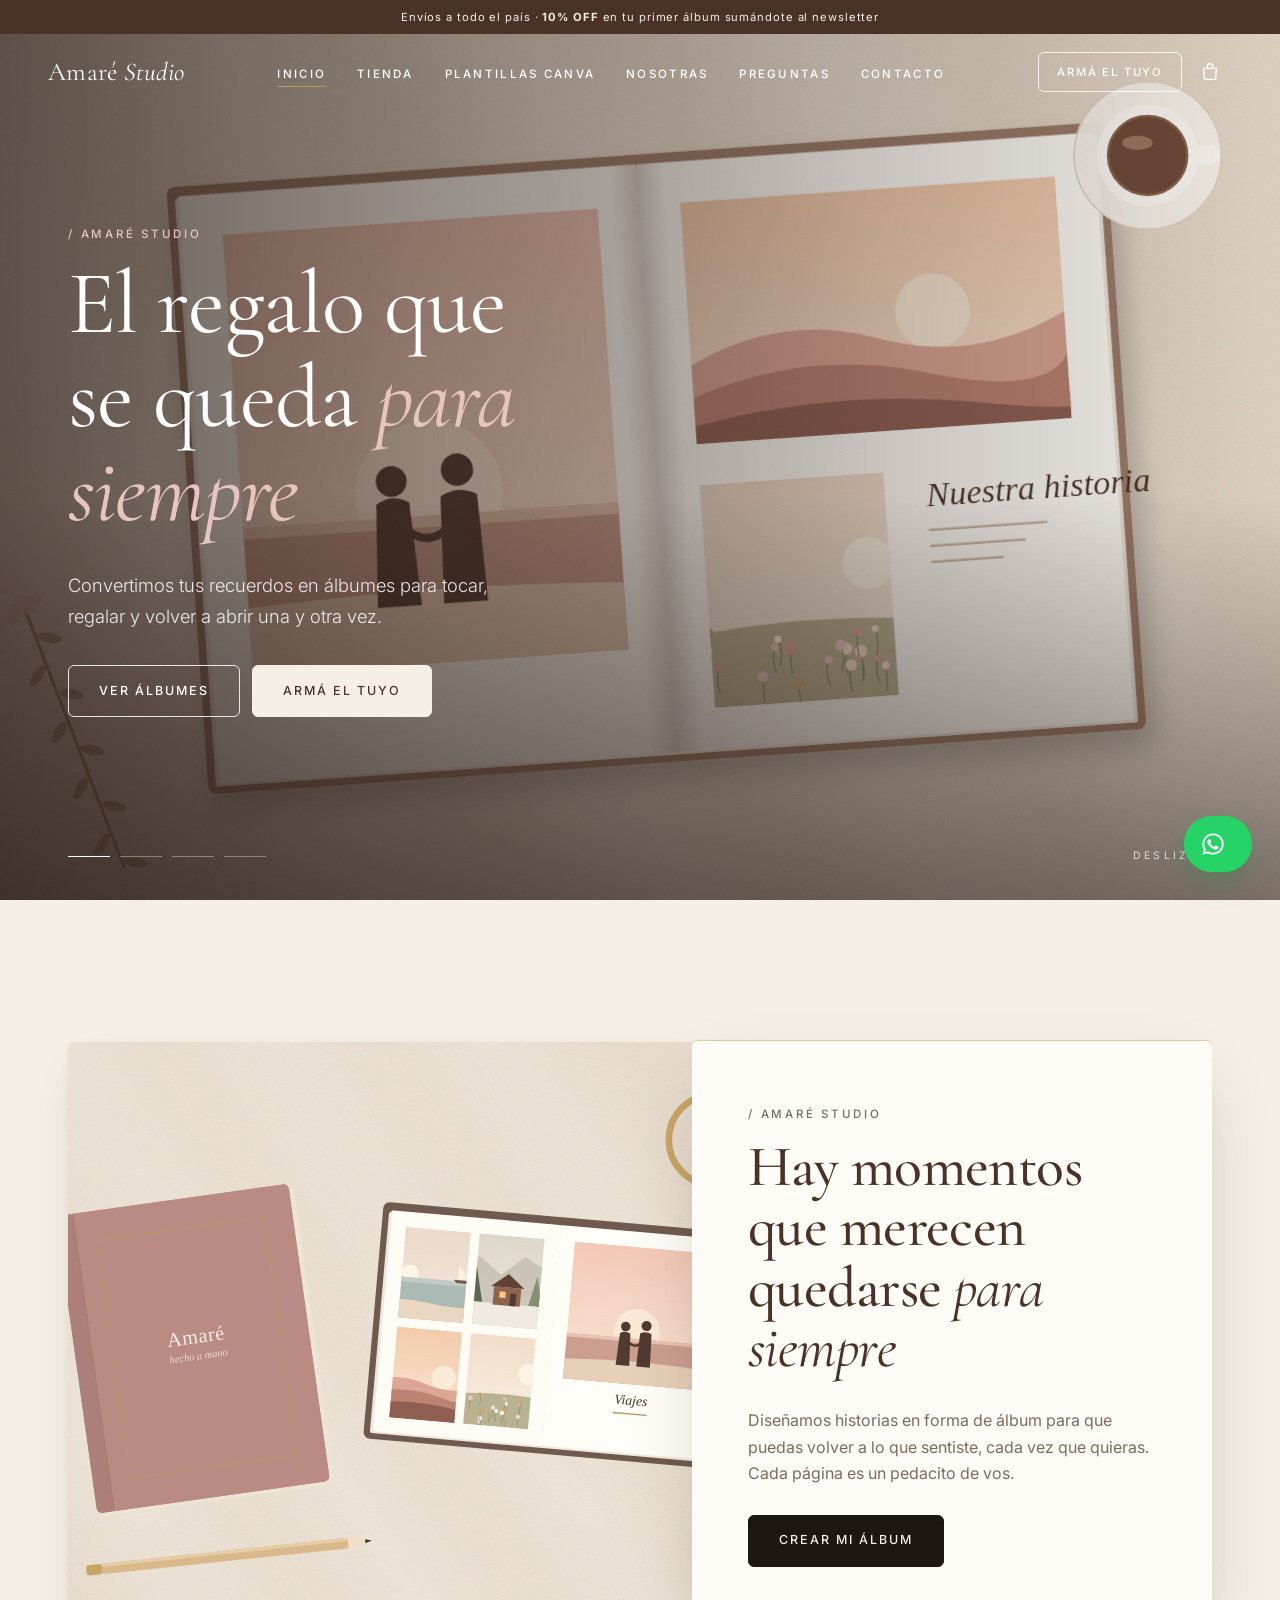
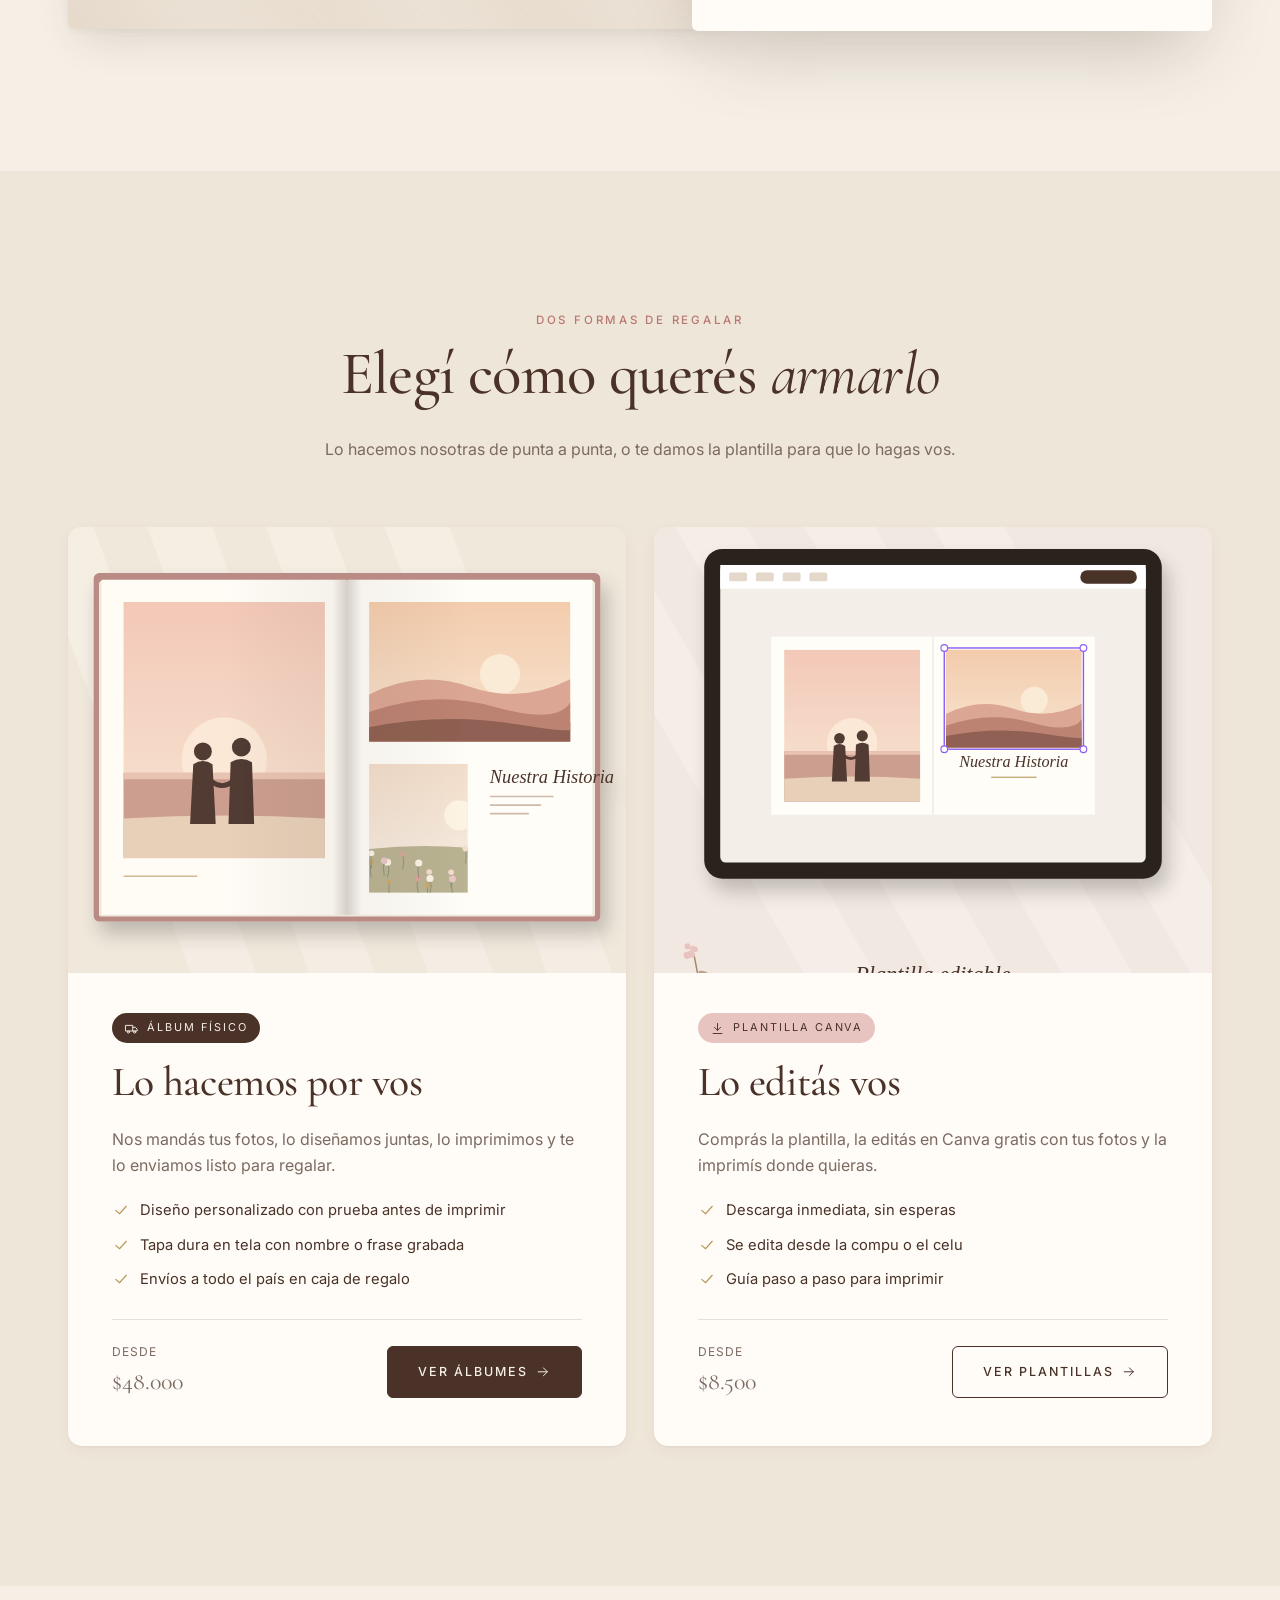
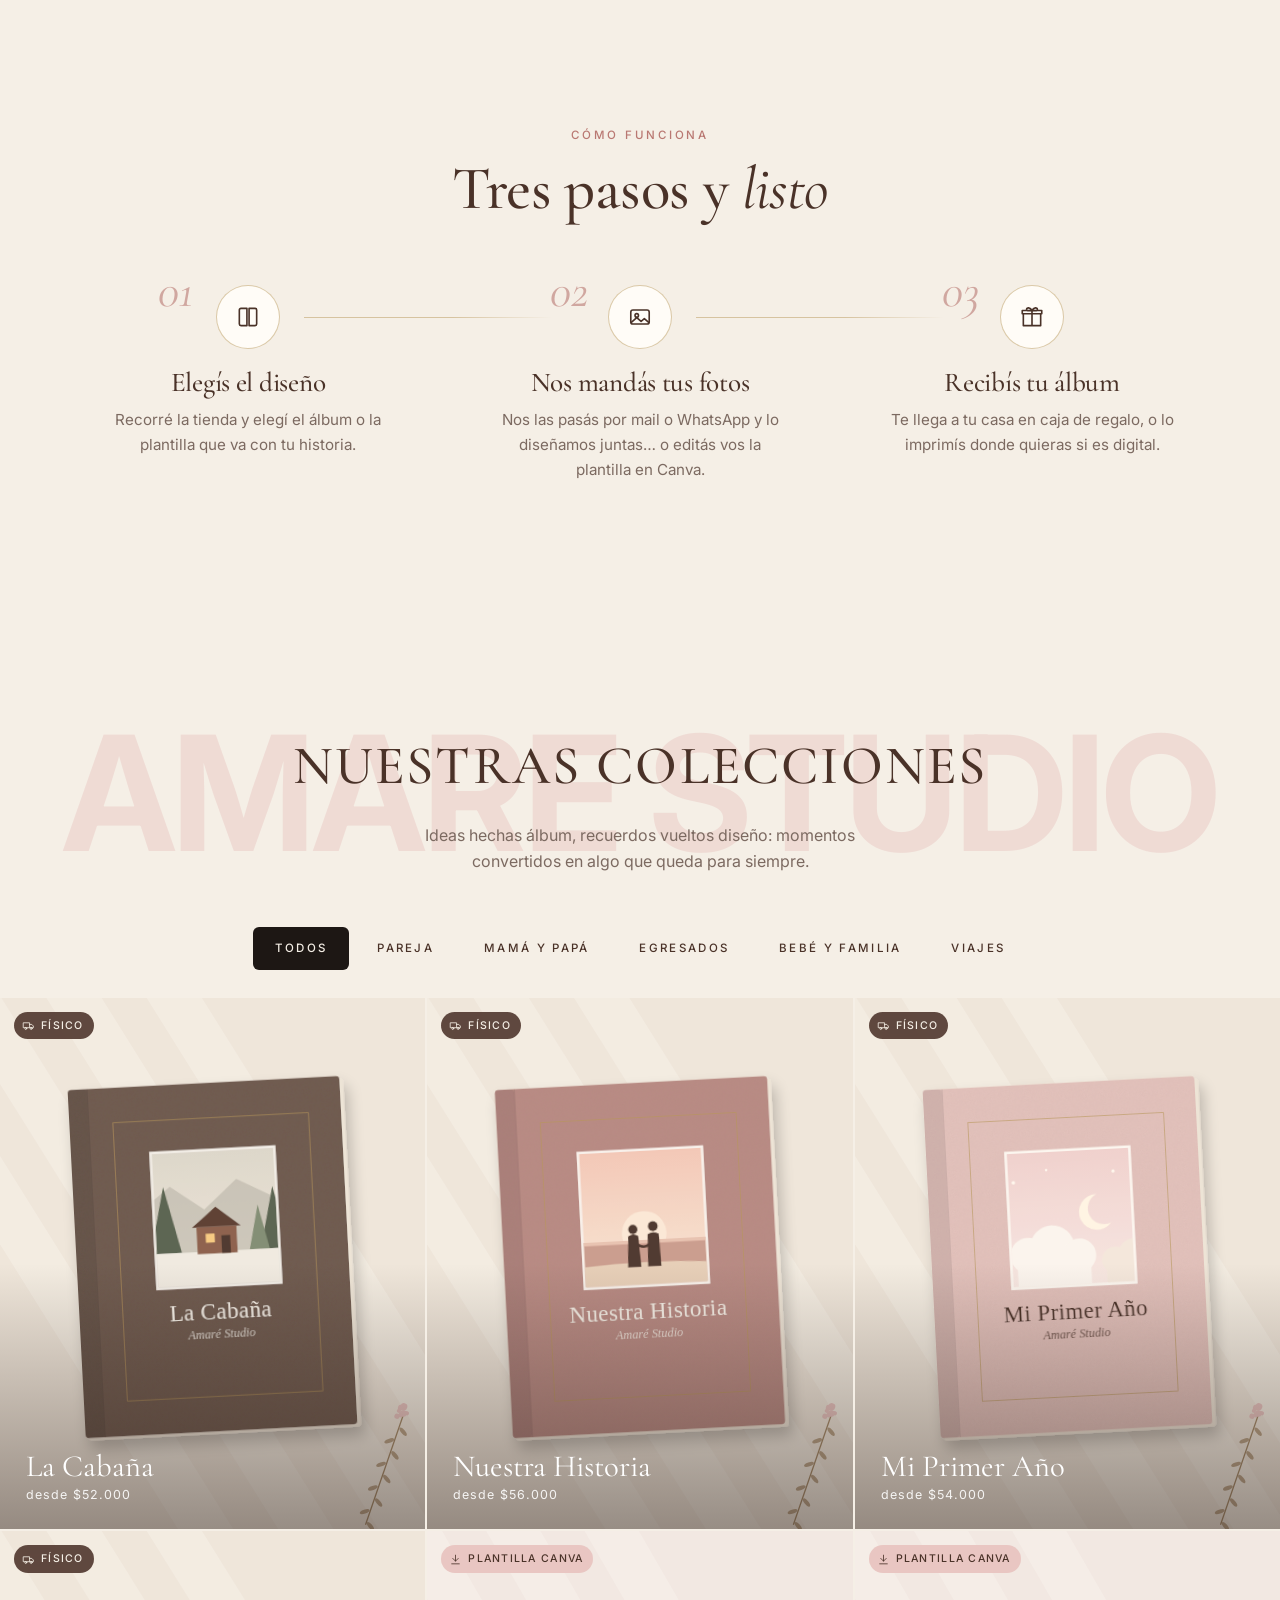
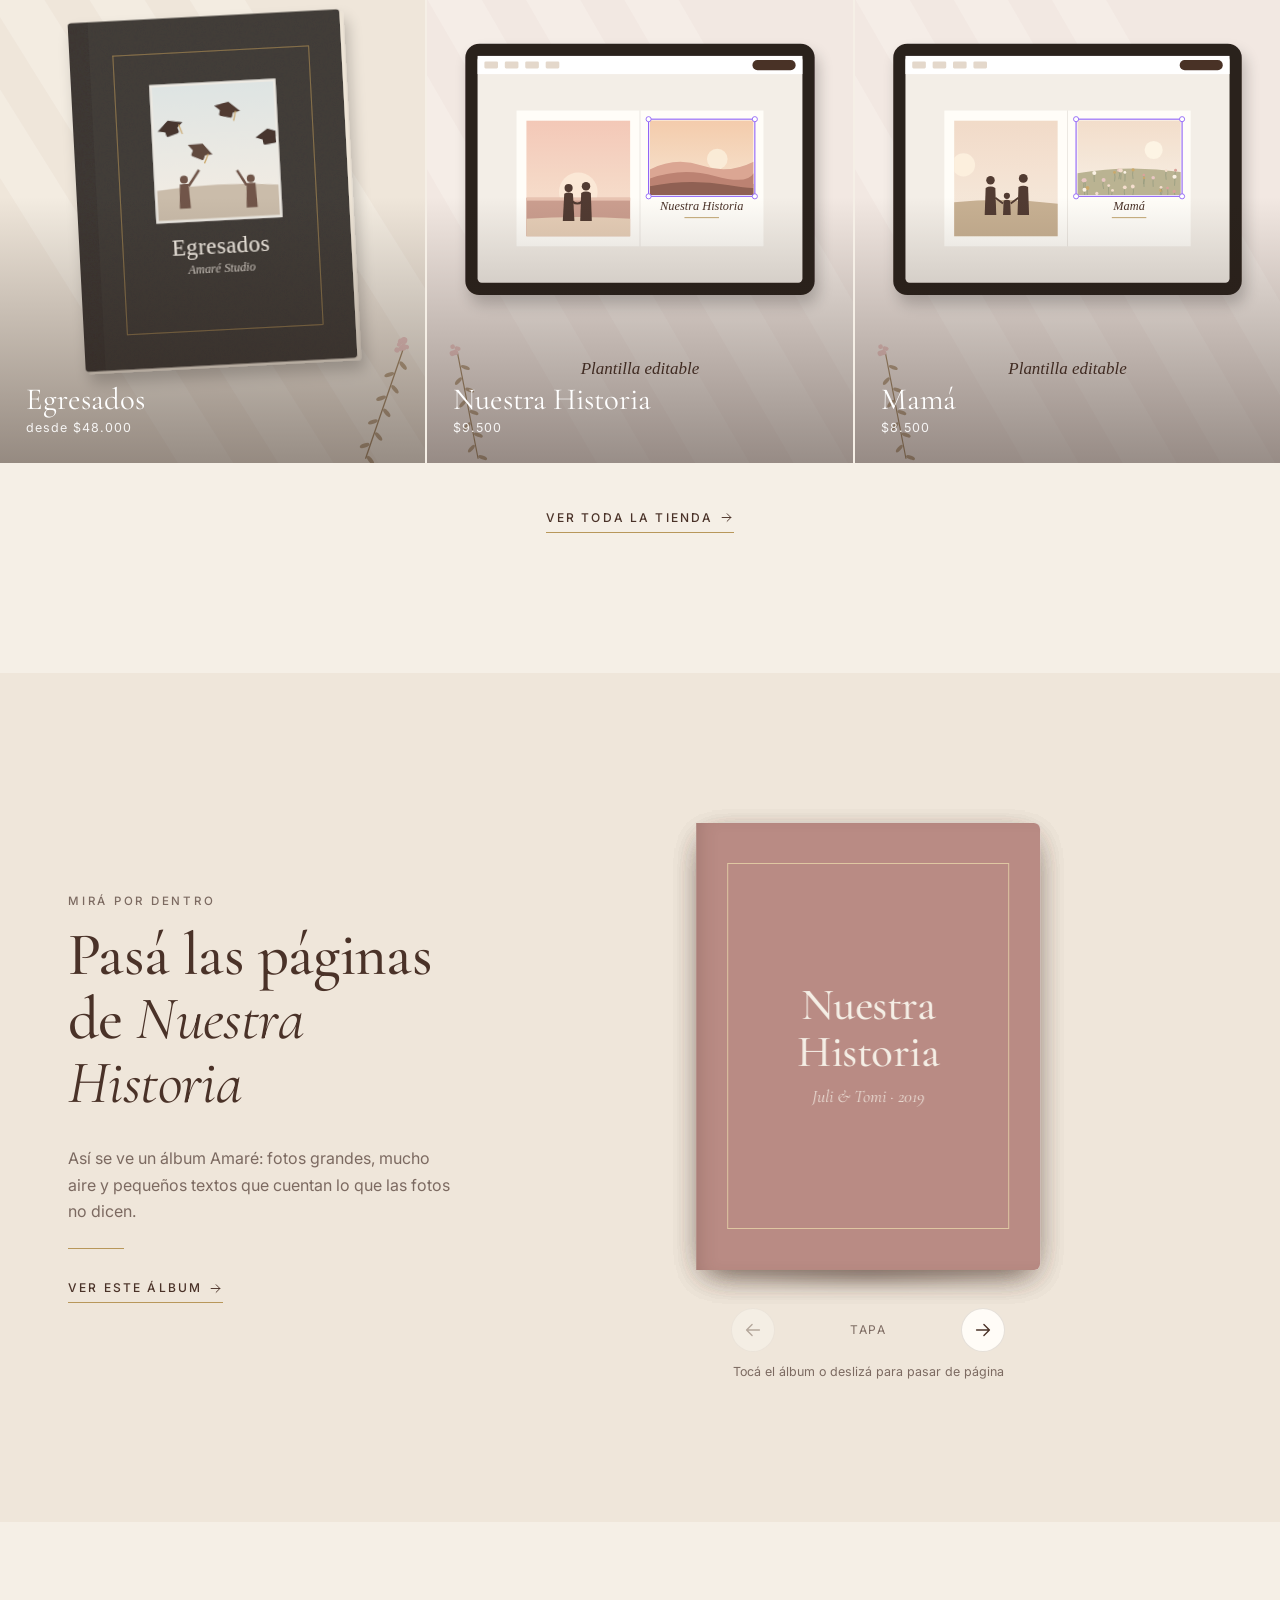
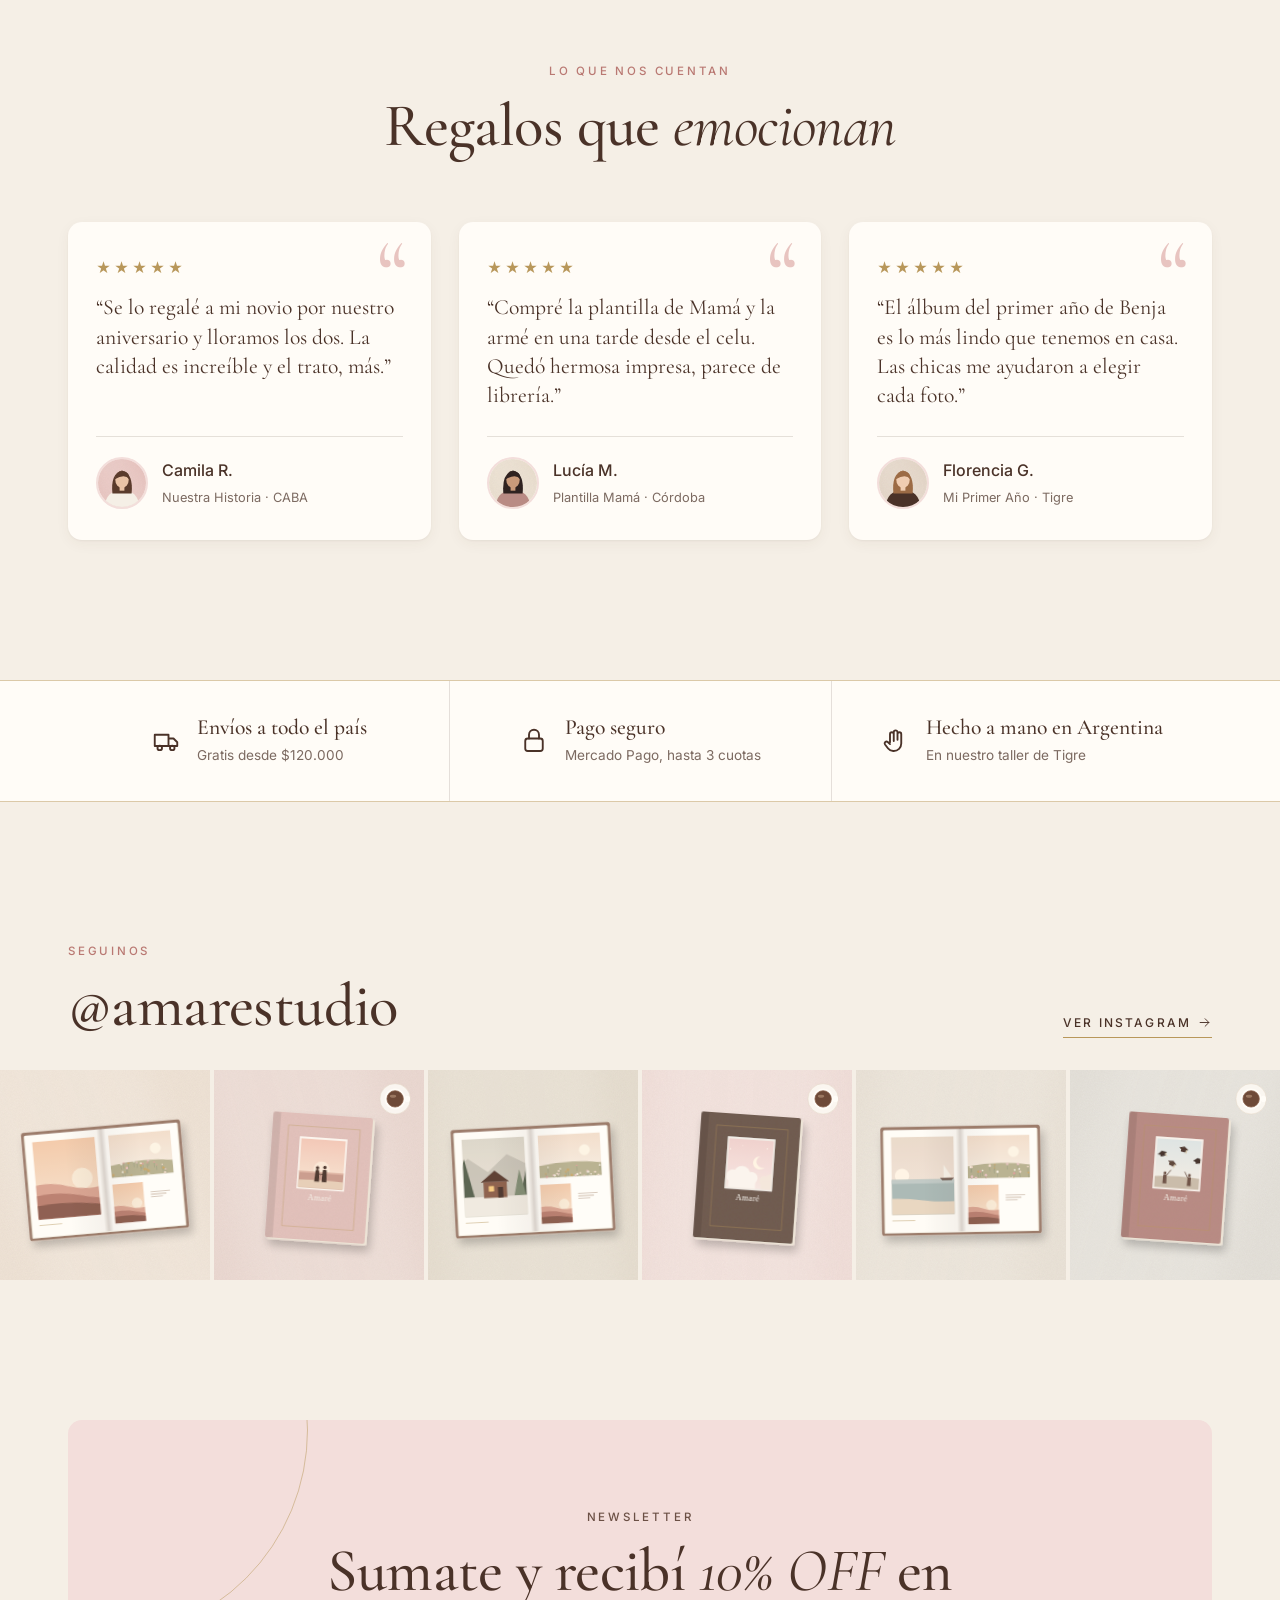
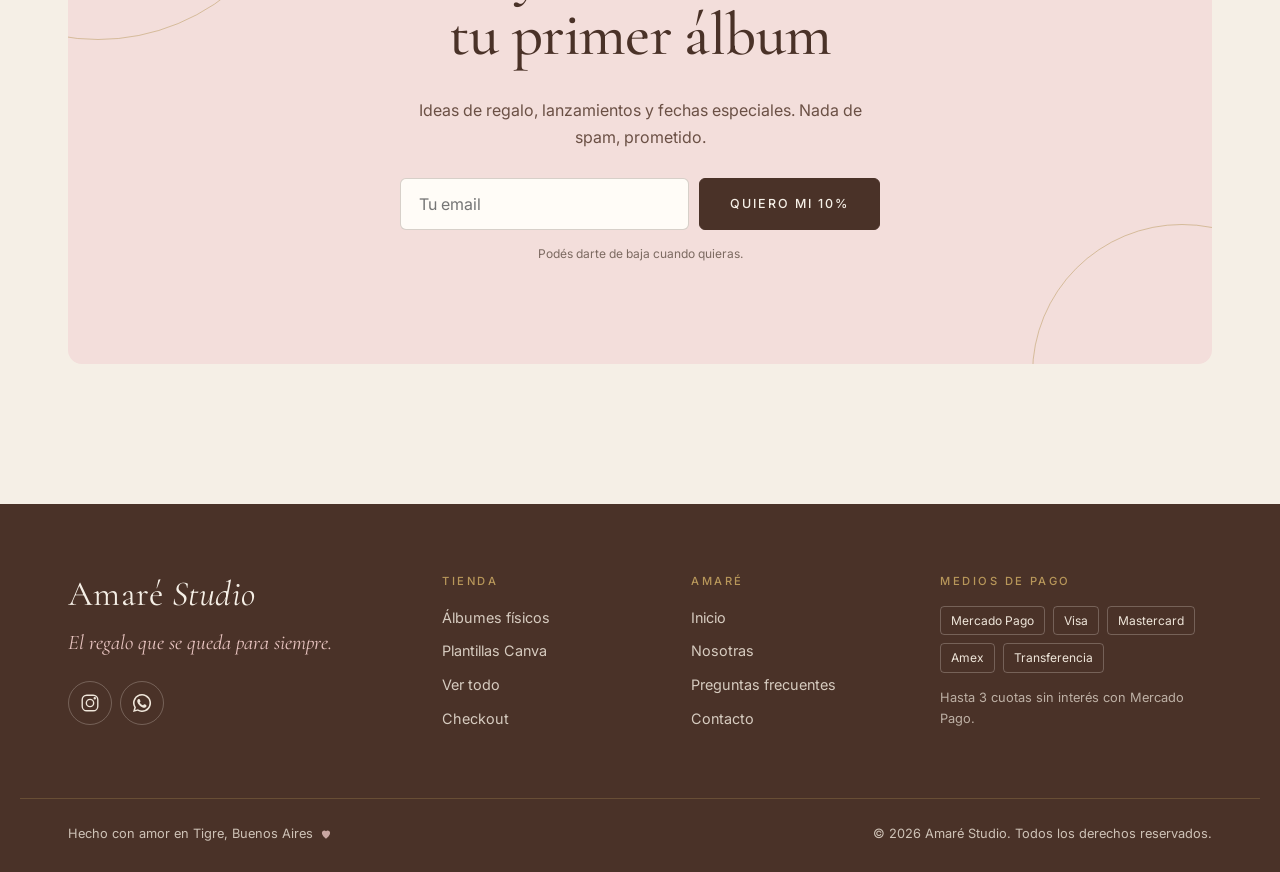
==== index.html @ 30524f02 "Primera versión del sitio e-commerce de Amaré Studio Sitio estático (HTML/CSS/JS sin build) listo pa" ====
<!doctype html>
<html lang="es-AR">
<head>
  <meta charset="utf-8">
  <meta name="viewport" content="width=device-width, initial-scale=1, viewport-fit=cover">
  <title>Amaré Studio · Álbumes de fotos personalizados · El regalo que se queda para siempre</title>
  <meta name="description" content="Álbumes de fotos personalizados hechos a mano en Argentina y plantillas editables en Canva. El regalo que se queda para siempre.">
  <meta name="theme-color" content="#F5EFE6">
  <meta property="og:title" content="Amaré Studio · El regalo que se queda para siempre">
  <meta property="og:description" content="Álbumes de fotos personalizados y plantillas editables en Canva.">
  <meta property="og:image" content="assets/img/og-image.svg">
  <link rel="icon" href="assets/favicon.svg?v=20260929" type="image/svg+xml">
  <link rel="preconnect" href="https://fonts.googleapis.com">
  <link rel="preconnect" href="https://fonts.gstatic.com" crossorigin>
  <link href="https://fonts.googleapis.com/css2?family=Cormorant+Garamond:ital,wght@0,400;0,500;0,600;1,400;1,500&family=Inter:wght@300;400;500;600&display=swap" rel="stylesheet">
  <link rel="stylesheet" href="css/styles.css?v=20260929">
</head>
<body data-page="home" class="has-hero">
  <div data-component="header"></div>

  <main id="contenido">
    <!-- HERO ------------------------------------------------------------ -->
    <section class="hero" data-carousel data-interval="5500" aria-label="Amaré Studio">
      <div class="hero-slides">
        <figure class="hero-slide is-active"><img src="assets/img/hero-1.svg" alt="Álbum de pareja abierto sobre una mesa con luz natural" width="1600" height="1100"></figure>
        <figure class="hero-slide"><img src="assets/img/hero-2.svg" alt="Álbum de viaje abierto con una foto panorámica de montaña" width="1600" height="1100" loading="lazy"></figure>
        <figure class="hero-slide"><img src="assets/img/hero-3.svg" alt="Álbum de bebé Mi primer año abierto" width="1600" height="1100" loading="lazy"></figure>
        <figure class="hero-slide"><img src="assets/img/hero-4.svg" alt="Álbum La Cabaña con collage de fotos de viaje" width="1600" height="1100" loading="lazy"></figure>
      </div>
      <div class="container hero-content">
        <p class="eyebrow eyebrow-slash hero-in" style="--d:100ms">Amaré Studio</p>
        <h1 class="hero-in" style="--d:220ms">El regalo que se queda <em>para siempre</em></h1>
        <p class="hero-sub hero-in" style="--d:360ms">Convertimos tus recuerdos en álbumes para tocar, regalar y volver a abrir una y otra vez.</p>
        <div class="hero-ctas hero-in" style="--d:500ms">
          <a class="btn btn-ghost-light" href="tienda.html">Ver álbumes</a>
          <a class="btn btn-light" href="contacto.html?motivo=disenio">Armá el tuyo</a>
        </div>
      </div>
      <div class="container hero-foot">
        <div class="hero-dots" role="tablist" aria-label="Imágenes del hero"></div>
        <span class="hero-scroll">Deslizá</span>
      </div>
    </section>

    <!-- INTRO: foto + tarjeta superpuesta ------------------------------- -->
    <section class="section">
      <div class="container intro">
        <div class="intro-media reveal">
          <img src="assets/img/taller.svg" alt="Mesa de trabajo con álbumes Amaré en producción" width="1400" height="900" loading="lazy">
        </div>
        <div class="intro-card reveal" style="--d:150ms">
          <p class="eyebrow eyebrow-slash">Amaré Studio</p>
          <h2>Hay momentos que merecen quedarse <em>para siempre</em></h2>
          <p>Diseñamos historias en forma de álbum para que puedas volver a lo que sentiste, cada vez que quieras. Cada página es un pedacito de vos.</p>
          <a class="btn btn-dark" href="contacto.html?motivo=disenio">Crear mi álbum</a>
        </div>
      </div>
    </section>

    <!-- DOS LÍNEAS DE PRODUCTO ------------------------------------------ -->
    <section class="section section-alt">
      <div class="container">
        <div class="section-head reveal">
          <p class="eyebrow">Dos formas de regalar</p>
          <h2>Elegí cómo querés <em>armarlo</em></h2>
          <p>Lo hacemos nosotras de punta a punta, o te damos la plantilla para que lo hagas vos.</p>
        </div>
        <div class="lines">
          <article class="line-card line-card--fisico reveal">
            <a class="line-card-media" href="tienda.html?tipo=fisico" tabindex="-1" aria-hidden="true">
              <img src="assets/img/nuestra-historia-2.svg" alt="" width="1000" height="1250" loading="lazy">
            </a>
            <div class="line-card-body">
              <span class="line-card-label"><svg viewBox="0 0 24 24" aria-hidden="true"><path d="M3 7h11v9H3zM14 10h4l3 3v3h-7"/><circle cx="7" cy="17.5" r="1.8"/><circle cx="17" cy="17.5" r="1.8"/></svg> Álbum físico</span>
              <h3>Lo hacemos por vos</h3>
              <p>Nos mandás tus fotos, lo diseñamos juntas, lo imprimimos y te lo enviamos listo para regalar.</p>
              <ul class="checklist">
                <li><svg viewBox="0 0 24 24" aria-hidden="true"><path d="M5 12.5 10 17l9-10"/></svg> Diseño personalizado con prueba antes de imprimir</li>
                <li><svg viewBox="0 0 24 24" aria-hidden="true"><path d="M5 12.5 10 17l9-10"/></svg> Tapa dura en tela con nombre o frase grabada</li>
                <li><svg viewBox="0 0 24 24" aria-hidden="true"><path d="M5 12.5 10 17l9-10"/></svg> Envíos a todo el país en caja de regalo</li>
              </ul>
              <div class="card-foot">
                <p class="from"><small>Desde</small>$48.000</p>
                <a class="btn btn-primary" href="tienda.html?tipo=fisico">Ver álbumes <svg viewBox="0 0 24 24" aria-hidden="true"><path d="M5 12h14M13 6l6 6-6 6"/></svg></a>
              </div>
            </div>
          </article>
          <article class="line-card line-card--digital reveal" style="--d:120ms">
            <a class="line-card-media" href="tienda.html?tipo=digital" tabindex="-1" aria-hidden="true">
              <img src="assets/img/nuestra-historia-canva-1.svg" alt="" width="1000" height="1250" loading="lazy">
            </a>
            <div class="line-card-body">
              <span class="line-card-label"><svg viewBox="0 0 24 24" aria-hidden="true"><path d="M12 4v11M7 10l5 5 5-5M5 20h14"/></svg> Plantilla Canva</span>
              <h3>Lo editás vos</h3>
              <p>Comprás la plantilla, la editás en Canva gratis con tus fotos y la imprimís donde quieras.</p>
              <ul class="checklist">
                <li><svg viewBox="0 0 24 24" aria-hidden="true"><path d="M5 12.5 10 17l9-10"/></svg> Descarga inmediata, sin esperas</li>
                <li><svg viewBox="0 0 24 24" aria-hidden="true"><path d="M5 12.5 10 17l9-10"/></svg> Se edita desde la compu o el celu</li>
                <li><svg viewBox="0 0 24 24" aria-hidden="true"><path d="M5 12.5 10 17l9-10"/></svg> Guía paso a paso para imprimir</li>
              </ul>
              <div class="card-foot">
                <p class="from"><small>Desde</small>$8.500</p>
                <a class="btn btn-outline" href="tienda.html?tipo=digital">Ver plantillas <svg viewBox="0 0 24 24" aria-hidden="true"><path d="M5 12h14M13 6l6 6-6 6"/></svg></a>
              </div>
            </div>
          </article>
        </div>
      </div>
    </section>

    <!-- CÓMO FUNCIONA --------------------------------------------------- -->
    <section class="section" id="como-funciona">
      <div class="container">
        <div class="section-head reveal">
          <p class="eyebrow">Cómo funciona</p>
          <h2>Tres pasos y <em>listo</em></h2>
        </div>
        <ol class="steps">
          <li class="step reveal">
            <span class="step-num">01</span>
            <span class="step-icon"><svg viewBox="0 0 24 24" aria-hidden="true"><path d="M4 5.5A1.5 1.5 0 0 1 5.5 4H11v16H5.5A1.5 1.5 0 0 1 4 18.5v-13ZM13 4h5.5A1.5 1.5 0 0 1 20 5.5v13a1.5 1.5 0 0 1-1.5 1.5H13V4Z"/></svg></span>
            <h3>Elegís el diseño</h3>
            <p>Recorré la tienda y elegí el álbum o la plantilla que va con tu historia.</p>
          </li>
          <li class="step reveal" style="--d:120ms">
            <span class="step-num">02</span>
            <span class="step-icon"><svg viewBox="0 0 24 24" aria-hidden="true"><rect x="3.5" y="5.5" width="17" height="13" rx="2"/><circle cx="9" cy="10.5" r="1.6"/><path d="m4 17 5-4.5 4 3.5 3-2.5 4 3.5"/></svg></span>
            <h3>Nos mandás tus fotos</h3>
            <p>Nos las pasás por mail o WhatsApp y lo diseñamos juntas… o editás vos la plantilla en Canva.</p>
          </li>
          <li class="step reveal" style="--d:240ms">
            <span class="step-num">03</span>
            <span class="step-icon"><svg viewBox="0 0 24 24" aria-hidden="true"><path d="M4 9h16v11H4zM3 6h18v3H3zM12 6v14M12 6c-1.5-3-5-3-5-1s3 1 5 1c2 0 5 1 5-1s-3.5-2-5 1Z"/></svg></span>
            <h3>Recibís tu álbum</h3>
            <p>Te llega a tu casa en caja de regalo, o lo imprimís donde quieras si es digital.</p>
          </li>
        </ol>
      </div>
    </section>

    <!-- COLECCIONES ----------------------------------------------------- -->
    <section class="section section-tight" id="colecciones" style="padding-bottom:0">
      <div class="collections-head watermark-wrap reveal">
        <span class="watermark" aria-hidden="true">AMARÉ STUDIO</span>
        <h2>Nuestras colecciones</h2>
        <p>Ideas hechas álbum, recuerdos vueltos diseño: momentos convertidos en algo que queda para siempre.</p>
      </div>
      <div class="tabs" role="tablist" aria-label="Filtrar por ocasión" data-collection-tabs></div>
      <div class="collection-grid" data-collection-grid aria-live="polite"></div>
      <p class="collections-more"><a class="link-arrow" href="tienda.html" data-collection-more><span>Ver toda la tienda</span> <svg viewBox="0 0 24 24" aria-hidden="true"><path d="M5 12h14M13 6l6 6-6 6"/></svg></a></p>
    </section>

    <!-- FLIPBOOK -------------------------------------------------------- -->
    <section class="section section-alt" style="margin-top:clamp(72px,11vw,140px)">
      <div class="container flip-layout">
        <div class="flip-copy reveal">
          <p class="eyebrow">Mirá por dentro</p>
          <h2>Pasá las páginas de <em>Nuestra Historia</em></h2>
          <p>Así se ve un álbum Amaré: fotos grandes, mucho aire y pequeños textos que cuentan lo que las fotos no dicen.</p>
          <div class="gold-rule"></div>
          <a class="link-arrow" href="producto.html?p=nuestra-historia">Ver este álbum <svg viewBox="0 0 24 24" aria-hidden="true"><path d="M5 12h14M13 6l6 6-6 6"/></svg></a>
        </div>
        <div class="flipbook reveal" data-flipbook tabindex="0" aria-label="Álbum de ejemplo. Usá las flechas para pasar las páginas." style="--d:150ms">
          <div class="fb-stage">
            <div class="fb-book">
              <div class="fb-leaf">
                <div class="fb-face fb-front fb-cover"><div><h3>Nuestra Historia</h3><p>Juli &amp; Tomi · 2019</p></div></div>
                <div class="fb-face fb-back"><div class="fb-page fb-page-text"><p class="fb-small">Capítulo uno</p><h3>Cómo empezó <em>todo</em></h3><div class="gold-rule"></div><p class="fb-caption">Un café que se hizo largo<br>y una charla que no terminó más.</p></div></div>
              </div>
              <div class="fb-leaf">
                <div class="fb-face fb-front"><div class="fb-page"><img src="assets/img/scene-couple.svg" alt="" loading="lazy"><p class="fb-caption">Verano 2019, el primer viaje</p></div></div>
                <div class="fb-face fb-back"><div class="fb-page fb-page-duo"><img src="assets/img/scene-sea.svg" alt="" loading="lazy"><img src="assets/img/scene-sunset.svg" alt="" loading="lazy"></div></div>
              </div>
              <div class="fb-leaf">
                <div class="fb-face fb-front"><div class="fb-page"><img src="assets/img/scene-mountains.svg" alt="" loading="lazy"><p class="fb-caption">Ruta 40, kilómetro 3.000</p></div></div>
                <div class="fb-face fb-back"><div class="fb-page fb-page-text"><p class="fb-small">Capítulo dos</p><h3>Y elegimos <em>quedarnos</em></h3><div class="gold-rule"></div><p class="fb-caption">La casa, el perro, los domingos.</p></div></div>
              </div>
              <div class="fb-leaf">
                <div class="fb-face fb-front"><div class="fb-page"><img src="assets/img/scene-flowers.svg" alt="" loading="lazy"><p class="fb-caption">Hoy, y todos los días</p></div></div>
                <div class="fb-face fb-back fb-backcover"><span>Amaré Studio</span></div>
              </div>
            </div>
          </div>
          <div class="fb-controls">
            <button type="button" class="icon-btn" data-fb-prev aria-label="Página anterior"><svg viewBox="0 0 24 24" aria-hidden="true"><path d="M19 12H5M11 6l-6 6 6 6"/></svg></button>
            <span class="fb-status" data-fb-status aria-live="polite">Tapa</span>
            <button type="button" class="icon-btn" data-fb-next aria-label="Página siguiente"><svg viewBox="0 0 24 24" aria-hidden="true"><path d="M5 12h14M13 6l6 6-6 6"/></svg></button>
          </div>
          <p class="fb-hint">Tocá el álbum o deslizá para pasar de página</p>
        </div>
      </div>
    </section>

    <!-- TESTIMONIOS ----------------------------------------------------- -->
    <section class="section">
      <div class="container">
        <div class="section-head reveal">
          <p class="eyebrow">Lo que nos cuentan</p>
          <h2>Regalos que <em>emocionan</em></h2>
        </div>
        <div class="testimonials">
          <figure class="testimonial reveal">
            <div class="stars" aria-label="5 de 5 estrellas">★★★★★</div>
            <blockquote>“Se lo regalé a mi novio por nuestro aniversario y lloramos los dos. La calidad es increíble y el trato, más.”</blockquote>
            <figcaption><img src="assets/img/avatar-1.svg" alt="" width="52" height="52" loading="lazy"><span><strong>Camila R.</strong><small>Nuestra Historia · CABA</small></span></figcaption>
          </figure>
          <figure class="testimonial reveal" style="--d:120ms">
            <div class="stars" aria-label="5 de 5 estrellas">★★★★★</div>
            <blockquote>“Compré la plantilla de Mamá y la armé en una tarde desde el celu. Quedó hermosa impresa, parece de librería.”</blockquote>
            <figcaption><img src="assets/img/avatar-2.svg" alt="" width="52" height="52" loading="lazy"><span><strong>Lucía M.</strong><small>Plantilla Mamá · Córdoba</small></span></figcaption>
          </figure>
          <figure class="testimonial reveal" style="--d:240ms">
            <div class="stars" aria-label="5 de 5 estrellas">★★★★★</div>
            <blockquote>“El álbum del primer año de Benja es lo más lindo que tenemos en casa. Las chicas me ayudaron a elegir cada foto.”</blockquote>
            <figcaption><img src="assets/img/avatar-3.svg" alt="" width="52" height="52" loading="lazy"><span><strong>Florencia G.</strong><small>Mi Primer Año · Tigre</small></span></figcaption>
          </figure>
        </div>
      </div>
    </section>

    <!-- BANDA DE CONFIANZA ---------------------------------------------- -->
    <section class="trust" aria-label="Por qué comprar en Amaré">
      <div class="container">
        <ul class="trust-list">
          <li class="reveal"><svg viewBox="0 0 24 24" aria-hidden="true"><path d="M3 7h11v9H3zM14 10h4l3 3v3h-7"/><circle cx="7" cy="17.5" r="1.8"/><circle cx="17" cy="17.5" r="1.8"/></svg><div><strong>Envíos a todo el país</strong><span>Gratis desde $120.000</span></div></li>
          <li class="reveal" style="--d:100ms"><svg viewBox="0 0 24 24" aria-hidden="true"><rect x="5" y="10" width="14" height="10" rx="2"/><path d="M8 10V7a4 4 0 0 1 8 0v3"/></svg><div><strong>Pago seguro</strong><span>Mercado Pago, hasta 3 cuotas</span></div></li>
          <li class="reveal" style="--d:200ms"><svg viewBox="0 0 24 24" aria-hidden="true"><path d="M8 13V6.5a1.5 1.5 0 0 1 3 0V12M11 11V5a1.5 1.5 0 0 1 3 0v6M14 11V6.5a1.5 1.5 0 0 1 3 0V14a6 6 0 0 1-6 6h-.5a5 5 0 0 1-4-2L4 14.8a1.5 1.5 0 0 1 2.2-2L8 14.5"/></svg><div><strong>Hecho a mano en Argentina</strong><span>En nuestro taller de Tigre</span></div></li>
        </ul>
      </div>
    </section>

    <!-- INSTAGRAM ------------------------------------------------------- -->
    <section class="section">
      <div class="container">
        <div class="ig-head reveal">
          <div>
            <p class="eyebrow">Seguinos</p>
            <h2>@amarestudio</h2>
          </div>
          <a class="link-arrow" href="https://instagram.com/amarestudio" target="_blank" rel="noopener">Ver Instagram <svg viewBox="0 0 24 24" aria-hidden="true"><path d="M5 12h14M13 6l6 6-6 6"/></svg></a>
        </div>
      </div>
      <div class="ig-grid reveal">
        <a class="ig-item" href="https://instagram.com/amarestudio" target="_blank" rel="noopener" aria-label="Publicación de Instagram 1"><img src="assets/img/ig-1.svg" alt="" width="800" height="800" loading="lazy"><svg viewBox="0 0 24 24" aria-hidden="true"><rect x="3.5" y="3.5" width="17" height="17" rx="5"/><circle cx="12" cy="12" r="4"/></svg></a>
        <a class="ig-item" href="https://instagram.com/amarestudio" target="_blank" rel="noopener" aria-label="Publicación de Instagram 2"><img src="assets/img/ig-2.svg" alt="" width="800" height="800" loading="lazy"><svg viewBox="0 0 24 24" aria-hidden="true"><rect x="3.5" y="3.5" width="17" height="17" rx="5"/><circle cx="12" cy="12" r="4"/></svg></a>
        <a class="ig-item" href="https://instagram.com/amarestudio" target="_blank" rel="noopener" aria-label="Publicación de Instagram 3"><img src="assets/img/ig-3.svg" alt="" width="800" height="800" loading="lazy"><svg viewBox="0 0 24 24" aria-hidden="true"><rect x="3.5" y="3.5" width="17" height="17" rx="5"/><circle cx="12" cy="12" r="4"/></svg></a>
        <a class="ig-item" href="https://instagram.com/amarestudio" target="_blank" rel="noopener" aria-label="Publicación de Instagram 4"><img src="assets/img/ig-4.svg" alt="" width="800" height="800" loading="lazy"><svg viewBox="0 0 24 24" aria-hidden="true"><rect x="3.5" y="3.5" width="17" height="17" rx="5"/><circle cx="12" cy="12" r="4"/></svg></a>
        <a class="ig-item" href="https://instagram.com/amarestudio" target="_blank" rel="noopener" aria-label="Publicación de Instagram 5"><img src="assets/img/ig-5.svg" alt="" width="800" height="800" loading="lazy"><svg viewBox="0 0 24 24" aria-hidden="true"><rect x="3.5" y="3.5" width="17" height="17" rx="5"/><circle cx="12" cy="12" r="4"/></svg></a>
        <a class="ig-item" href="https://instagram.com/amarestudio" target="_blank" rel="noopener" aria-label="Publicación de Instagram 6"><img src="assets/img/ig-6.svg" alt="" width="800" height="800" loading="lazy"><svg viewBox="0 0 24 24" aria-hidden="true"><rect x="3.5" y="3.5" width="17" height="17" rx="5"/><circle cx="12" cy="12" r="4"/></svg></a>
      </div>
    </section>

    <!-- NEWSLETTER ------------------------------------------------------ -->
    <section class="section" style="padding-top:0">
      <div class="container">
        <div class="newsletter reveal">
          <p class="eyebrow">Newsletter</p>
          <h2>Sumate y recibí <em>10% OFF</em> en tu primer álbum</h2>
          <p>Ideas de regalo, lanzamientos y fechas especiales. Nada de spam, prometido.</p>
          <form class="newsletter-form" data-newsletter novalidate>
            <label class="sr-only" for="nl-email">Tu email</label>
            <input id="nl-email" type="email" name="email" placeholder="Tu email" required autocomplete="email">
            <button class="btn btn-primary" type="submit">Quiero mi 10%</button>
          </form>
          <p class="fine-print">Podés darte de baja cuando quieras.</p>
        </div>
      </div>
    </section>
  </main>

  <div data-component="footer"></div>

  <script defer src="js/config.js?v=20260929"></script>
  <script defer src="js/data/products.js?v=20260929"></script>
  <script defer src="js/services/catalog.js?v=20260929"></script>
  <script defer src="js/cart.js?v=20260929"></script>
  <script defer src="js/ui/components.js?v=20260929"></script>
  <script defer src="js/ui/cart-drawer.js?v=20260929"></script>
  <script defer src="js/ui/effects.js?v=20260929"></script>
  <script defer src="js/pages/home.js?v=20260929"></script>
  <script defer src="js/main.js?v=20260929"></script>
</body>
</html>
---- css/styles.css ----
/* ==========================================================================
   Amaré Studio — estilos
   Índice:
   01 Tokens · 02 Base · 03 Utilidades · 04 Botones · 05 Header · 06 Footer
   07 WhatsApp / toast · 08 Carrito · 09 Hero · 10 Intro · 11 Líneas
   12 Pasos · 13 Colecciones · 14 Flipbook · 15 Testimonios · 16 Confianza
   17 Instagram · 18 Newsletter · 19 Tarjetas de producto · 20 Tienda
   21 Ficha · 22 Formularios · 23 Checkout · 24 Páginas internas · 25 Reveal
   ========================================================================== */

/* 01 · Tokens ------------------------------------------------------------ */
:root {
  --cream: #F5EFE6;
  --cream-2: #EFE6DA;
  --cream-3: #E7DCCD;
  --paper: #FFFCF7;
  --rose: #E8C4C0;
  --rose-2: #F3DEDB;
  --rose-ink: #B97872;        /* rosa legible para textos chicos */
  --brown: #4A3228;
  --brown-2: #6B5045;
  --ink: #1D1714;
  --muted: #7C6A61;
  --gold: #B8975A;
  --gold-line: rgba(184, 151, 90, .5);
  --line: rgba(74, 50, 40, .14);

  --serif: "Cormorant Garamond", "Fraunces", Georgia, "Times New Roman", serif;
  --sans: "Inter", system-ui, -apple-system, "Segoe UI", Roboto, sans-serif;

  --radius: 6px;
  --radius-lg: 14px;
  --shadow-sm: 0 1px 2px rgba(74, 50, 40, .05), 0 4px 14px rgba(74, 50, 40, .05);
  --shadow: 0 2px 6px rgba(74, 50, 40, .05), 0 18px 40px -12px rgba(74, 50, 40, .16);
  --shadow-lg: 0 30px 70px -20px rgba(74, 50, 40, .28);

  --ease: cubic-bezier(.2, .7, .2, 1);
  --ease-out: cubic-bezier(.16, 1, .3, 1);

  --gutter: 16px;
  --container: 1240px;
  --header-h: 64px;
  --announce-h: 34px;
}

@media (min-width: 768px) { :root { --gutter: 32px; --header-h: 76px; } }
@media (min-width: 1200px) { :root { --gutter: 48px; } }

/* 02 · Base -------------------------------------------------------------- */
*, *::before, *::after { box-sizing: border-box; }
html { -webkit-text-size-adjust: 100%; scroll-behavior: smooth; scroll-padding-top: calc(var(--header-h) + 20px); }
body {
  margin: 0;
  background: var(--cream);
  color: var(--brown);
  font-family: var(--sans);
  font-size: 15px;
  line-height: 1.65;
  -webkit-font-smoothing: antialiased;
  overflow-x: hidden;
}
@media (min-width: 768px) { body { font-size: 16px; } }
html.drawer-open, html.menu-open { overflow: hidden; }

img, svg { display: block; max-width: 100%; }
figure { margin: 0; }
img { height: auto; }
a { color: inherit; text-decoration: none; }
button { font: inherit; color: inherit; cursor: pointer; background: none; border: 0; padding: 0; }
input, select, textarea { font: inherit; color: inherit; }
svg { width: 1.25em; height: 1.25em; fill: none; stroke: currentColor; stroke-width: 1.5; stroke-linecap: round; stroke-linejoin: round; flex-shrink: 0; }
svg.icon-fill { fill: currentColor; stroke: none; }

h1, h2, h3, h4 { font-family: var(--serif); font-weight: 500; line-height: 1.05; margin: 0 0 .5em; color: var(--brown); letter-spacing: -.01em; }
h1 { font-size: clamp(2.6rem, 8vw, 5.6rem); }
h2 { font-size: clamp(2.1rem, 5.4vw, 3.8rem); }
h3 { font-size: clamp(1.4rem, 2.6vw, 1.9rem); }
h1 em, h2 em, h3 em { font-style: italic; font-weight: 400; }
p { margin: 0 0 1em; }
::selection { background: var(--rose); color: var(--brown); }
:focus-visible { outline: 2px solid var(--gold); outline-offset: 3px; }

/* 03 · Utilidades -------------------------------------------------------- */
.container { width: 100%; max-width: var(--container); margin-inline: auto; padding-inline: var(--gutter); }
.section { padding-block: clamp(72px, 11vw, 140px); }
.section-tight { padding-block: clamp(48px, 7vw, 88px); }
.section-alt { background: var(--cream-2); }
.section-rose { background: var(--rose-2); }
.section-head { text-align: center; max-width: 680px; margin: 0 auto clamp(40px, 6vw, 64px); }
.section-head p:last-child { color: var(--muted); margin-bottom: 0; }
.eyebrow {
  font-family: var(--sans); font-size: .72rem; font-weight: 500; letter-spacing: .24em;
  text-transform: uppercase; color: var(--rose-ink); margin-bottom: 1.1em;
}
.eyebrow-slash::before { content: "/ "; }
.serif { font-family: var(--serif); font-size: 1.6rem; line-height: 1.2; color: var(--brown); }
.gold-rule { width: 56px; height: 1px; background: var(--gold); margin: 24px 0; }
.gold-rule.center { margin-inline: auto; }
.sr-only { position: absolute; width: 1px; height: 1px; padding: 0; margin: -1px; overflow: hidden; clip: rect(0, 0, 0, 0); white-space: nowrap; border: 0; }
.muted { color: var(--muted); }
.page-top { padding-top: calc(var(--header-h) + var(--announce-h) + 32px); }
.watermark-wrap { position: relative; }
.watermark {
  position: absolute; left: 50%; top: 50%; transform: translate(-50%, -58%);
  font-family: var(--sans); font-weight: 700; font-size: clamp(3.4rem, 13vw, 10rem); letter-spacing: -.02em;
  color: var(--rose); opacity: .45; white-space: nowrap; pointer-events: none; user-select: none; line-height: 1; z-index: 0;
}
.watermark-wrap > *:not(.watermark) { position: relative; z-index: 1; }

/* 04 · Botones ----------------------------------------------------------- */
.btn {
  --bg: var(--brown); --fg: var(--cream); --bd: var(--brown);
  position: relative; overflow: hidden; isolation: isolate;
  display: inline-flex; align-items: center; justify-content: center; gap: .6em;
  min-height: 52px; padding: 0 30px;
  background: var(--bg); color: var(--fg); border: 1px solid var(--bd); border-radius: var(--radius);
  font-family: var(--sans); font-size: .78rem; font-weight: 500; letter-spacing: .16em; text-transform: uppercase;
  transition: background .35s var(--ease), color .35s var(--ease), border-color .35s var(--ease), transform .2s var(--ease), box-shadow .35s var(--ease);
  white-space: nowrap;
}
.btn svg { transition: transform .35s var(--ease); }
.btn:hover svg { transform: translateX(4px); }
.btn:active { transform: scale(.97); }
.btn::after { /* onda al presionar */
  content: ""; position: absolute; left: var(--rx, 50%); top: var(--ry, 50%); width: 10px; height: 10px; border-radius: 50%;
  background: currentColor; opacity: 0; transform: translate(-50%, -50%) scale(0); z-index: -1; pointer-events: none;
}
.btn.is-pressed::after { animation: ripple .6s var(--ease-out); }
@keyframes ripple { from { opacity: .22; transform: translate(-50%, -50%) scale(0); } to { opacity: 0; transform: translate(-50%, -50%) scale(40); } }
.btn-primary:hover { --bg: var(--ink); --bd: var(--ink); box-shadow: 0 12px 26px -12px rgba(29, 23, 20, .55); }
.btn-dark { --bg: var(--ink); --bd: var(--ink); }
.btn-dark:hover { --bg: var(--brown); --bd: var(--brown); }
.btn-outline { --bg: transparent; --fg: var(--brown); --bd: var(--brown); }
.btn-outline:hover { --bg: var(--brown); --fg: var(--cream); }
.btn-light { --bg: var(--cream); --fg: var(--brown); --bd: var(--cream); }
.btn-light:hover { --bg: #fff; --bd: #fff; }
.btn-ghost-light { --bg: transparent; --fg: #fff; --bd: rgba(255, 255, 255, .85); }
.btn-ghost-light:hover { --bg: #fff; --fg: var(--brown); --bd: #fff; }
.btn-small { min-height: 40px; padding: 0 18px; font-size: .7rem; }
.btn-block { width: 100%; }
.btn[disabled] { opacity: .6; pointer-events: none; }
.btn.is-loading .btn-label::after { content: ""; display: inline-block; width: 12px; height: 12px; margin-left: 10px; border: 1.5px solid currentColor; border-right-color: transparent; border-radius: 50%; vertical-align: -2px; animation: spin .7s linear infinite; }
@keyframes spin { to { transform: rotate(360deg); } }
.btn-link { font-size: .85rem; text-decoration: underline; text-underline-offset: 4px; text-decoration-color: var(--gold); color: var(--brown); }
.link-arrow { display: inline-flex; align-items: center; gap: .5em; font-size: .75rem; letter-spacing: .18em; text-transform: uppercase; font-weight: 500; border-bottom: 1px solid var(--gold); padding-bottom: 4px; }
.link-arrow svg { transition: transform .3s var(--ease); }
.link-arrow:hover svg { transform: translateX(5px); }

.icon-btn {
  position: relative; display: inline-grid; place-items: center; width: 44px; height: 44px; border-radius: 50%;
  transition: background .25s var(--ease), transform .2s var(--ease);
}
.icon-btn:hover { background: rgba(74, 50, 40, .07); }
.icon-btn:active { transform: scale(.92); }
.icon-btn svg { width: 22px; height: 22px; }

.tag { display: inline-block; font-size: .65rem; letter-spacing: .12em; text-transform: uppercase; padding: 3px 8px; border-radius: 99px; }
.tag-soft { background: var(--rose-2); color: var(--brown); margin-left: 8px; }

/* 05 · Header ------------------------------------------------------------ */
.site-header { position: fixed; inset: 0 0 auto; z-index: 50; transition: transform .4s var(--ease); }
.announcement {
  height: var(--announce-h); display: grid; place-items: center; padding-inline: var(--gutter);
  background: var(--brown); color: var(--cream); font-size: .7rem; letter-spacing: .08em; text-align: center;
  transition: margin-top .4s var(--ease);
}
.announcement p { margin: 0; white-space: nowrap; overflow: hidden; text-overflow: ellipsis; max-width: 100%; }
.header-bar {
  position: relative; height: var(--header-h);
  display: grid; grid-template-columns: 44px 1fr 44px; align-items: center; gap: 8px;
  max-width: none;
}
.site-header::after { /* fondo translúcido con blur al scrollear */
  content: ""; position: absolute; inset: var(--announce-h) 0 0; z-index: -1;
  background: rgba(245, 239, 230, .78); backdrop-filter: blur(16px) saturate(1.2); -webkit-backdrop-filter: blur(16px) saturate(1.2);
  border-bottom: 1px solid var(--gold-line); opacity: 0; transition: opacity .4s var(--ease);
}
.site-header.is-scrolled .announcement { margin-top: calc(var(--announce-h) * -1); }
.site-header.is-scrolled::after { opacity: 1; inset: 0; }
body:not(.has-hero) .site-header::after { opacity: 1; }
body:not(.has-hero) .site-header:not(.is-scrolled)::after { inset: var(--announce-h) 0 0; }

.logo { font-family: var(--serif); font-size: 1.6rem; line-height: 1; letter-spacing: .01em; color: var(--brown); text-align: center; white-space: nowrap; transition: color .4s var(--ease); }
.logo em { font-style: italic; font-weight: 400; }
.logo-large { font-size: 2.2rem; }
.main-nav { display: none; }
.main-nav ul { list-style: none; margin: 0; padding: 0; display: flex; gap: clamp(18px, 2.4vw, 40px); }
.main-nav a {
  position: relative; font-size: .72rem; letter-spacing: .2em; text-transform: uppercase; font-weight: 500; color: var(--brown); padding: 8px 0;
  transition: color .3s var(--ease);
}
.main-nav a::after { content: ""; position: absolute; left: 0; right: 0; bottom: 2px; height: 1px; background: var(--gold); transform: scaleX(0); transform-origin: right; transition: transform .4s var(--ease); }
.main-nav a:hover::after, .main-nav a[aria-current="page"]::after { transform: scaleX(1); transform-origin: left; }
.header-actions { display: flex; align-items: center; justify-content: flex-end; gap: 6px; }
.header-cta { display: none; }
.cart-count {
  position: absolute; top: 4px; right: 2px; min-width: 18px; height: 18px; padding: 0 5px; border-radius: 99px;
  background: var(--rose); color: var(--brown); font-size: .65rem; font-weight: 600; display: grid; place-items: center; line-height: 1;
  transition: transform .3s var(--ease), opacity .3s;
}
.cart-count.is-empty { transform: scale(0); opacity: 0; }
.cart-count.bump { animation: bump .7s var(--ease-out); }
@keyframes bump { 0% { transform: scale(1); } 25% { transform: scale(1.55); background: var(--gold); color: #fff; } 55% { transform: scale(.9); } 100% { transform: scale(1); } }

/* Header sobre el hero (texto claro hasta scrollear) */
.has-hero .site-header:not(.is-scrolled) .logo,
.has-hero .site-header:not(.is-scrolled) .main-nav a,
.has-hero .site-header:not(.is-scrolled) .icon-btn { color: #fff; }
.has-hero .site-header:not(.is-scrolled) .header-cta { --fg: #fff; --bd: rgba(255,255,255,.8); }
.has-hero .site-header:not(.is-scrolled) .header-cta:hover { --bg: #fff; --fg: var(--brown); }
.has-hero .site-header:not(.is-scrolled) .icon-btn:hover { background: rgba(255,255,255,.14); }
html.menu-open .site-header .logo, html.menu-open .site-header .icon-btn { color: var(--brown) !important; }

@media (min-width: 1024px) {
  .header-bar { grid-template-columns: auto 1fr auto; gap: 24px; }
  .menu-toggle { display: none; }
  .logo { text-align: left; }
  .main-nav { display: flex; justify-content: center; }
  .header-cta { display: inline-flex; }
}

.mobile-menu {
  position: fixed; inset: 0; z-index: 45; background: var(--cream);
  padding: calc(var(--header-h) + var(--announce-h) + 24px) var(--gutter) 32px;
  display: flex; flex-direction: column; justify-content: space-between;
  opacity: 0; visibility: hidden; transition: opacity .4s var(--ease), visibility .4s;
}
.mobile-menu[aria-hidden="false"] { opacity: 1; visibility: visible; }
.mobile-menu ul { list-style: none; margin: 0; padding: 0; }
.mobile-menu li { border-bottom: 1px solid var(--line); opacity: 0; transform: translateY(14px); transition: opacity .5s var(--ease), transform .5s var(--ease); }
.mobile-menu[aria-hidden="false"] li { opacity: 1; transform: none; }
.mobile-menu li:nth-child(2) { transition-delay: .05s; } .mobile-menu li:nth-child(3) { transition-delay: .1s; }
.mobile-menu li:nth-child(4) { transition-delay: .15s; } .mobile-menu li:nth-child(5) { transition-delay: .2s; } .mobile-menu li:nth-child(6) { transition-delay: .25s; }
.mobile-menu a { display: block; padding: 14px 0; font-family: var(--serif); font-size: 2rem; }
.mobile-menu a[aria-current="page"] { font-style: italic; color: var(--rose-ink); }
.mobile-menu-foot { display: flex; gap: 20px; font-size: .85rem; }
.mobile-menu-foot a { display: inline-flex; align-items: center; gap: 8px; font-family: var(--sans); font-size: .85rem; padding: 0; }
@media (min-width: 1024px) { .mobile-menu { display: none; } }

/* 06 · Footer ------------------------------------------------------------ */
.site-footer { background: var(--brown); color: var(--cream-2); padding: 72px 0 28px; }
.site-footer .logo { color: var(--cream); text-align: left; }
.footer-grid { display: grid; gap: 40px; grid-template-columns: 1fr 1fr; }
.footer-brand { grid-column: 1 / -1; }
.footer-tagline { font-family: var(--serif); font-style: italic; font-size: 1.3rem; margin: 14px 0 20px; color: var(--rose); }
.footer-social { display: flex; gap: 8px; }
.footer-social .icon-btn { border: 1px solid rgba(245, 239, 230, .25); }
.footer-social .icon-btn:hover { background: rgba(245, 239, 230, .1); }
.footer-col h3 { font-family: var(--sans); font-size: .7rem; letter-spacing: .22em; text-transform: uppercase; color: var(--gold); margin-bottom: 18px; font-weight: 500; }
.footer-col ul { list-style: none; margin: 0; padding: 0; display: grid; gap: 10px; font-size: .9rem; }
.footer-col a { opacity: .85; transition: opacity .2s; }
.footer-col a:hover { opacity: 1; text-decoration: underline; text-decoration-color: var(--gold); text-underline-offset: 4px; }
.payments { display: flex !important; flex-wrap: wrap; gap: 8px !important; }
.payments li { border: 1px solid rgba(245, 239, 230, .25); border-radius: 4px; padding: 4px 10px; font-size: .75rem; }
.footer-note { font-size: .8rem; opacity: .7; margin-top: 14px; }
.footer-bottom { display: flex; flex-direction: column; gap: 6px; margin-top: 56px; padding-top: 24px; border-top: 1px solid rgba(184, 151, 90, .35); font-size: .8rem; opacity: .8; }
.footer-bottom p { margin: 0; display: flex; align-items: center; gap: 6px; }
.heart svg { width: 14px; height: 14px; color: var(--rose); fill: var(--rose); stroke: none; }
@media (min-width: 900px) {
  .footer-grid { grid-template-columns: 1.6fr 1fr 1fr 1.3fr; }
  .footer-brand { grid-column: auto; }
  .footer-bottom { flex-direction: row; justify-content: space-between; }
}

/* 07 · WhatsApp flotante / toast ----------------------------------------- */
.whatsapp-float {
  position: fixed; right: 16px; bottom: 16px; z-index: 40;
  display: flex; align-items: center; gap: 10px; height: 56px; padding: 0 16px;
  border-radius: 99px; background: #25D366; color: #fff; box-shadow: 0 10px 30px -8px rgba(18, 140, 70, .55);
  transition: transform .3s var(--ease), box-shadow .3s var(--ease);
}
.whatsapp-float svg { width: 26px; height: 26px; }
.whatsapp-float:hover { transform: translateY(-3px) scale(1.03); }
.whatsapp-float::before { content: ""; position: absolute; inset: 0; border-radius: inherit; border: 2px solid #25D366; animation: pulse-ring 2.8s var(--ease-out) infinite; }
@keyframes pulse-ring { from { transform: scale(1); opacity: .6; } to { transform: scale(1.35); opacity: 0; } }
.whatsapp-label { font-size: .8rem; font-weight: 500; max-width: 0; overflow: hidden; white-space: nowrap; transition: max-width .45s var(--ease); }
@media (hover: hover) { .whatsapp-float:hover .whatsapp-label { max-width: 140px; } }
@media (min-width: 768px) { .whatsapp-float { right: 28px; bottom: 28px; } }
@media (prefers-reduced-motion: reduce) { .whatsapp-float::before { animation: none; } }

.toast {
  position: fixed; left: 50%; bottom: 90px; z-index: 80; transform: translate(-50%, 20px);
  display: flex; align-items: center; gap: 10px; padding: 12px 18px; border-radius: 99px;
  background: var(--ink); color: var(--cream); font-size: .85rem; box-shadow: var(--shadow-lg);
  opacity: 0; pointer-events: none; transition: opacity .35s var(--ease), transform .35s var(--ease); max-width: calc(100% - 32px);
}
.toast svg { color: var(--rose); }
.toast.is-visible { opacity: 1; transform: translate(-50%, 0); }

/* 08 · Carrito lateral --------------------------------------------------- */
.drawer-overlay { position: fixed; inset: 0; z-index: 60; background: rgba(29, 23, 20, .35); backdrop-filter: blur(3px); opacity: 0; visibility: hidden; transition: opacity .4s var(--ease), visibility .4s; }
.cart-drawer {
  position: fixed; top: 0; right: 0; bottom: 0; z-index: 70; width: min(440px, 100%);
  display: flex; flex-direction: column; background: var(--cream); box-shadow: var(--shadow-lg);
  transform: translateX(100%); visibility: hidden; transition: transform .5s var(--ease-out), visibility .5s;
}
html.drawer-open .drawer-overlay { opacity: 1; visibility: visible; }
html.drawer-open .cart-drawer { transform: none; visibility: visible; }
.drawer-head { display: flex; align-items: center; justify-content: space-between; padding: 18px 20px 18px 24px; border-bottom: 1px solid var(--gold-line); }
.drawer-head h2 { font-size: 1.7rem; margin: 0; }
.drawer-count { font-family: var(--sans); font-size: .9rem; color: var(--muted); }
.drawer-body { flex: 1; overflow-y: auto; padding: 20px 24px; }
.drawer-foot { padding: 20px 24px 24px; border-top: 1px solid var(--line); background: var(--paper); display: grid; gap: 10px; }
.drawer-foot .btn-link { justify-self: center; }
.drawer-note { font-size: .78rem; color: var(--muted); margin: 0; }
.row { display: flex; justify-content: space-between; gap: 12px; margin: 0; font-size: .92rem; }
.row-total { font-family: var(--serif); font-size: 1.5rem; color: var(--brown); padding-top: 6px; }
.free-ship { background: var(--paper); border: 1px solid var(--line); border-radius: var(--radius); padding: 12px 14px; font-size: .82rem; margin-bottom: 18px; }
.free-ship p { display: flex; align-items: center; gap: 8px; margin: 0 0 8px; }
.free-ship.is-done p { margin: 0; }
p.free-ship { display: flex; align-items: center; gap: 8px; }
.progress { height: 3px; background: var(--cream-3); border-radius: 99px; overflow: hidden; }
.progress span { display: block; height: 100%; background: linear-gradient(90deg, var(--rose), var(--gold)); transition: width .6s var(--ease-out); }
.cart-lines { list-style: none; margin: 0; padding: 0; display: grid; gap: 18px; }
.cart-line { display: grid; grid-template-columns: 76px 1fr auto; gap: 14px; align-items: start; padding-bottom: 18px; border-bottom: 1px solid var(--line); animation: line-in .45s var(--ease-out); transition: opacity .22s, transform .22s; }
.cart-line.is-leaving { opacity: 0; transform: translateX(30px); }
@keyframes line-in { from { opacity: 0; transform: translateY(8px); } }
.line-img img { width: 76px; height: 95px; object-fit: cover; border-radius: var(--radius); background: var(--cream-2); }
.line-type { font-size: .62rem; letter-spacing: .16em; text-transform: uppercase; color: var(--rose-ink); margin: 0 0 2px; }
.line-body h4 { font-size: 1.25rem; margin: 0 0 4px; }
.line-meta, .line-perso { font-size: .78rem; color: var(--muted); margin: 0 0 4px; }
.line-actions { display: flex; align-items: center; gap: 10px; margin-top: 8px; }
.line-remove { color: var(--muted); padding: 6px; border-radius: 50%; transition: color .2s, background .2s; }
.line-remove:hover { color: var(--brown); background: rgba(74, 50, 40, .07); }
.line-remove svg { width: 18px; height: 18px; }
.line-price { font-weight: 500; font-size: .92rem; margin: 0; white-space: nowrap; }
.cart-empty { text-align: center; padding: 30px 10px; display: grid; justify-items: center; gap: 4px; }
.cart-empty img { width: 150px; border-radius: var(--radius); margin-bottom: 14px; opacity: .9; }
.cart-empty .btn { margin-top: 14px; }

.qty { display: inline-flex; align-items: center; border: 1px solid var(--line); border-radius: var(--radius); background: var(--paper); height: 52px; }
.qty button { width: 42px; height: 100%; display: grid; place-items: center; color: var(--brown); transition: background .2s; }
.qty button:hover { background: var(--cream-2); }
.qty button svg { width: 16px; height: 16px; }
.qty input, .qty span { width: 38px; text-align: center; border: 0; background: transparent; font-size: .95rem; -moz-appearance: textfield; }
.qty input::-webkit-outer-spin-button, .qty input::-webkit-inner-spin-button { -webkit-appearance: none; margin: 0; }
.qty-small { height: 34px; }
.qty-small button { width: 30px; }
.qty-small span { width: 24px; font-size: .85rem; }

/* 09 · Hero -------------------------------------------------------------- */
.hero { position: relative; min-height: 100svh; min-height: 100vh; display: flex; align-items: flex-end; color: #fff; overflow: hidden; background: var(--brown); }
@supports (min-height: 100svh) { .hero { min-height: 100svh; } }
.hero-slides { position: absolute; inset: 0; }
.hero-slide { position: absolute; inset: 0; opacity: 0; transition: opacity 1.4s var(--ease); }
.hero-slide img { width: 100%; height: 100%; object-fit: cover; transform: scale(1.08); transition: transform 7s linear; }
.hero-slide.is-active { opacity: 1; }
.hero-slide.is-active img { transform: scale(1); }
.hero::after { /* velo cálido para leer el texto */
  content: ""; position: absolute; inset: 0;
  background:
    linear-gradient(90deg, rgba(40, 26, 20, .72) 0%, rgba(40, 26, 20, .38) 48%, rgba(40, 26, 20, .06) 100%),
    linear-gradient(0deg, rgba(40, 26, 20, .55) 0%, rgba(40, 26, 20, 0) 45%);
}
.hero-content { position: relative; z-index: 2; padding-top: calc(var(--header-h) + var(--announce-h) + 40px); padding-bottom: clamp(88px, 12vh, 130px); }
.hero .eyebrow { color: var(--rose); }
.hero h1 { color: #fff; max-width: 11ch; margin-bottom: .35em; font-weight: 400; }
.hero h1 em { color: var(--rose); }
.hero-sub { font-size: clamp(1rem, 1.6vw, 1.15rem); max-width: 440px; color: rgba(255, 255, 255, .88); margin-bottom: 34px; font-weight: 300; }
.hero-ctas { display: flex; flex-wrap: wrap; gap: 12px; }
.hero-ctas .btn { flex: 1 1 auto; }
@media (min-width: 560px) { .hero-ctas .btn { flex: 0 0 auto; } }
.hero-foot { position: absolute; z-index: 3; left: 0; right: 0; bottom: 26px; display: flex; justify-content: space-between; align-items: center; }
.hero-dots { display: flex; gap: 10px; }
.hero-dots button { position: relative; width: 42px; height: 20px; }
.hero-dots button::before, .hero-dots button::after { content: ""; position: absolute; left: 0; right: 0; top: 50%; height: 1px; background: rgba(255, 255, 255, .35); }
.hero-dots button::after { background: #fff; transform: scaleX(0); transform-origin: left; }
.hero-dots button.is-active::after { animation: dot-progress var(--dur, 5500ms) linear forwards; }
.hero.is-paused .hero-dots button.is-active::after, [data-carousel].is-paused .hero-dots button.is-active::after { animation-play-state: paused; }
@keyframes dot-progress { to { transform: scaleX(1); } }
.hero-scroll { font-size: .65rem; letter-spacing: .3em; text-transform: uppercase; color: rgba(255, 255, 255, .75); display: none; align-items: center; gap: 12px; }
.hero-scroll::after { content: ""; width: 1px; height: 36px; background: linear-gradient(#fff, transparent); animation: scroll-cue 2.2s var(--ease) infinite; }
@keyframes scroll-cue { 0% { transform: scaleY(0); transform-origin: top; } 50% { transform: scaleY(1); transform-origin: top; } 51% { transform-origin: bottom; } 100% { transform: scaleY(0); transform-origin: bottom; } }
@media (min-width: 768px) { .hero-scroll { display: inline-flex; } .hero { align-items: center; } }

/* animación de entrada del hero */
.hero-in { opacity: 0; transform: translateY(24px); animation: hero-in 1.1s var(--ease-out) forwards; animation-delay: var(--d, 0ms); }
@keyframes hero-in { to { opacity: 1; transform: none; } }

/* 10 · Intro (foto + tarjeta superpuesta) -------------------------------- */
.intro { display: grid; align-items: center; }
.intro-media { position: relative; overflow: hidden; border-radius: var(--radius); aspect-ratio: 4 / 5; box-shadow: var(--shadow); }
.intro-media img { width: 100%; height: 100%; object-fit: cover; transition: transform 1.4s var(--ease); }
.intro:hover .intro-media img { transform: scale(1.03); }
.intro-card {
  position: relative; z-index: 2; background: var(--paper); padding: 36px 26px; margin: -64px 14px 0;
  border-radius: var(--radius); box-shadow: var(--shadow-lg); border-top: 1px solid var(--gold-line);
}
.intro-card h2 { font-size: clamp(2.1rem, 4.6vw, 3.6rem); }
.intro-card p { color: var(--muted); }
.intro-card .btn { margin-top: 12px; }
@media (min-width: 900px) {
  .intro { grid-template-columns: 7fr 5fr; }
  .intro-media { grid-column: 1 / 2; grid-row: 1; aspect-ratio: 5 / 4.4; }
  .intro-card { grid-column: 1 / -1; grid-row: 1; justify-self: end; width: min(520px, 48%); margin: 0; padding: 64px 56px; }
}

/* 11 · Dos líneas de producto ------------------------------------------- */
.lines { display: grid; gap: 20px; }
@media (min-width: 900px) { .lines { grid-template-columns: 1fr 1fr; gap: 28px; } }
.line-card { position: relative; display: flex; flex-direction: column; background: var(--paper); border-radius: var(--radius-lg); overflow: hidden; box-shadow: var(--shadow-sm); transition: box-shadow .5s var(--ease), transform .5s var(--ease); }
.line-card:hover { box-shadow: var(--shadow); transform: translateY(-4px); }
.line-card-media { position: relative; aspect-ratio: 5 / 4; overflow: hidden; background: var(--cream-2); }
.line-card-media img { width: 100%; height: 100%; object-fit: cover; transition: transform 1.2s var(--ease); }
.line-card:hover .line-card-media img { transform: scale(1.05); }
.line-card-body { padding: 28px 24px 30px; display: flex; flex-direction: column; flex: 1; }
@media (min-width: 768px) { .line-card-body { padding: 40px 44px 44px; } }
.line-card-label { display: inline-flex; align-items: center; gap: 8px; align-self: flex-start; font-size: .68rem; letter-spacing: .18em; text-transform: uppercase; padding: 6px 12px; border-radius: 99px; margin-bottom: 18px; }
.line-card-label svg { width: 15px; height: 15px; }
.line-card--fisico .line-card-label { background: var(--brown); color: var(--cream); }
.line-card--digital .line-card-label { background: var(--rose); color: var(--brown); }
.line-card h3 { font-size: clamp(1.9rem, 3.4vw, 2.6rem); }
.line-card p { color: var(--muted); }
.checklist { list-style: none; padding: 0; margin: 4px 0 28px; display: grid; gap: 10px; font-size: .92rem; }
.checklist li { display: flex; gap: 10px; align-items: flex-start; }
.checklist svg { color: var(--gold); margin-top: 3px; width: 18px; height: 18px; }
.line-card .card-foot { margin-top: auto; display: flex; flex-wrap: wrap; align-items: center; justify-content: space-between; gap: 16px; padding-top: 22px; border-top: 1px solid var(--line); }
.line-card .from { font-family: var(--serif); font-size: 1.5rem; margin: 0; }
.line-card .from small { font-family: var(--sans); font-size: .75rem; color: var(--muted); display: block; letter-spacing: .08em; text-transform: uppercase; }

/* 12 · Cómo funciona ---------------------------------------------------- */
.steps { list-style: none; margin: 0; padding: 0; display: grid; gap: 40px; counter-reset: step; }
.step { position: relative; text-align: center; padding: 0 12px; }
.step-num { font-family: var(--serif); font-style: italic; font-size: 4.2rem; line-height: 1; color: var(--rose-ink); display: block; margin-bottom: 18px; }
.step-icon { width: 64px; height: 64px; margin: 0 auto 20px; border-radius: 50%; border: 1px solid var(--gold-line); display: grid; place-items: center; background: var(--paper); transition: transform .5s var(--ease), background .5s var(--ease); }
.step:hover .step-icon { transform: translateY(-4px) rotate(-6deg); background: var(--rose-2); }
.step-icon svg { width: 26px; height: 26px; color: var(--brown); }
.step h3 { font-size: 1.7rem; margin-bottom: .35em; }
.step p { color: var(--muted); max-width: 300px; margin-inline: auto; font-size: .95rem; }
@media (min-width: 900px) {
  .steps { grid-template-columns: repeat(3, 1fr); gap: 32px; }
  .step:not(:last-child)::after { content: ""; position: absolute; top: 32px; left: calc(50% + 56px); right: calc(-50% + 56px); height: 1px; background: linear-gradient(90deg, var(--gold-line), var(--gold-line) 60%, transparent); }
  .step-num { position: absolute; top: -18px; left: calc(50% - 90px); font-size: 3rem; opacity: .6; }
}

/* 13 · Colecciones ------------------------------------------------------- */
.collections-head { text-align: center; padding-inline: var(--gutter); margin-bottom: 36px; }
.collections-head h2 { text-transform: uppercase; letter-spacing: .04em; font-size: clamp(2rem, 5vw, 3.4rem); }
.collections-head p { color: var(--muted); max-width: 520px; margin: 0 auto; }
.tabs { display: flex; gap: 6px; justify-content: flex-start; overflow-x: auto; scrollbar-width: none; padding: 4px var(--gutter) 28px; scroll-snap-type: x proximity; }
.tabs::-webkit-scrollbar { display: none; }
@media (min-width: 900px) { .tabs { justify-content: center; } }
.tab {
  flex: 0 0 auto; scroll-snap-align: start; padding: 12px 22px; border-radius: var(--radius);
  font-size: .72rem; letter-spacing: .2em; text-transform: uppercase; font-weight: 500; color: var(--brown);
  transition: background .3s var(--ease), color .3s var(--ease);
}
.tab:hover { background: var(--cream-2); }
.tab.is-active { background: var(--ink); color: var(--cream); }
.collection-grid { display: grid; grid-template-columns: repeat(2, 1fr); gap: 2px; transition: opacity .22s var(--ease); min-height: 300px; }
.collection-grid.is-switching { opacity: 0; }
@media (min-width: 900px) { .collection-grid { grid-template-columns: repeat(3, 1fr); } }
.collection-tile { position: relative; display: block; aspect-ratio: 4 / 5; overflow: hidden; background: var(--cream-2); }
.collection-tile img { position: absolute; inset: 0; width: 100%; height: 100%; object-fit: cover; transition: transform 1.1s var(--ease), opacity .7s var(--ease); }
.collection-tile .img-secondary { opacity: 0; }
.collection-tile::after { content: ""; position: absolute; inset: 0; background: linear-gradient(0deg, rgba(40, 26, 20, .6), rgba(40, 26, 20, 0) 50%); opacity: .75; transition: opacity .5s var(--ease); }
.collection-tile .type-badge { z-index: 2; }
.tile-caption { position: absolute; z-index: 2; left: 14px; right: 14px; bottom: 14px; color: #fff; display: grid; gap: 2px; transition: transform .5s var(--ease); }
.tile-name { font-family: var(--serif); font-size: clamp(1.3rem, 2.4vw, 2rem); line-height: 1.05; }
.tile-price { font-size: .78rem; letter-spacing: .08em; opacity: .9; }
@media (min-width: 768px) { .tile-caption { left: 26px; bottom: 24px; } }
@media (hover: hover) {
  .collection-tile:hover img { transform: scale(1.05); }
  .collection-tile:hover .img-secondary { opacity: 1; }
  .collection-tile:hover::after { opacity: 1; }
  .collection-tile:hover .tile-caption { transform: translateY(-6px); }
}
.collections-more { text-align: center; margin-top: 40px; }

/* 14 · Flipbook ---------------------------------------------------------- */
.flip-layout { display: grid; gap: 40px; align-items: center; }
@media (min-width: 1000px) { .flip-layout { grid-template-columns: 4fr 7fr; gap: 64px; } }
.flip-copy p { color: var(--muted); }
.flipbook { outline: none; }
.fb-stage { perspective: 2400px; padding: 10px 0 24px; }
.fb-book {
  position: relative; width: 100%; max-width: 760px; margin: 0 auto; aspect-ratio: 2 / 1.3;
  transition: transform .9s var(--ease); cursor: pointer; transform-style: preserve-3d;
}
.fb-book.is-closed-front { transform: translateX(-25%); }
.fb-book.is-closed-back { transform: translateX(25%); }
.fb-book::before { /* sombra bajo el libro */
  content: ""; position: absolute; left: 50%; right: 0; bottom: -18px; height: 30px; background: radial-gradient(closest-side, rgba(74, 50, 40, .28), transparent); filter: blur(6px); transition: left .9s var(--ease), right .9s var(--ease);
}
.fb-book:not(.is-closed-front):not(.is-closed-back)::before { left: 0; }
.fb-book.is-closed-back::before { left: 0; right: 50%; }
.fb-leaf {
  position: absolute; top: 0; left: 50%; width: 50%; height: 100%;
  transform-origin: left center; transform-style: preserve-3d;
  transition: transform .9s cubic-bezier(.45, .05, .25, 1);
}
.fb-leaf.is-flipped { transform: rotateY(-180deg); }
.fb-face { position: absolute; inset: 0; backface-visibility: hidden; -webkit-backface-visibility: hidden; overflow: hidden; background: var(--paper); }
.fb-front { border-radius: 0 6px 6px 0; box-shadow: inset 12px 0 20px -12px rgba(74, 50, 40, .25), 0 10px 30px -10px rgba(74, 50, 40, .3); }
.fb-back { transform: rotateY(180deg); border-radius: 6px 0 0 6px; box-shadow: inset -12px 0 20px -12px rgba(74, 50, 40, .25), 0 10px 30px -10px rgba(74, 50, 40, .3); }
.fb-page { position: absolute; inset: 0; padding: 7%; display: flex; flex-direction: column; gap: 5%; }
.fb-page img { width: 100%; object-fit: cover; flex: 1; min-height: 0; background: var(--cream-2); }
.fb-page .fb-caption { font-family: var(--serif); font-style: italic; font-size: clamp(.7rem, 1.8vw, 1.2rem); color: var(--brown); text-align: center; margin: 0; }
.fb-page .fb-small { font-size: clamp(.45rem, 1vw, .7rem); letter-spacing: .16em; text-transform: uppercase; color: var(--muted); text-align: center; margin: 0; }
.fb-page-text { justify-content: center; align-items: center; text-align: center; }
.fb-page-text h3 { font-size: clamp(1rem, 3.2vw, 2.2rem); margin: 0; }
.fb-page-text .gold-rule { margin: 6% auto; width: 22%; }
.fb-page-duo { display: grid; grid-template-rows: 1fr 1fr; }
.fb-cover { background: #B98B84; color: var(--cream); display: grid; place-items: center; text-align: center; }
.fb-cover::before { content: ""; position: absolute; inset: 9%; border: 1px solid rgba(233, 214, 170, .8); }
.fb-cover h3 { color: var(--cream); font-size: clamp(1.2rem, 4vw, 2.8rem); margin: 0; }
.fb-cover p { font-family: var(--serif); font-style: italic; margin: 6px 0 0; font-size: clamp(.7rem, 1.6vw, 1.1rem); opacity: .85; }
.fb-backcover { background: #B98B84; display: grid; place-items: center; }
.fb-backcover span { font-family: var(--serif); font-style: italic; color: var(--cream); opacity: .8; font-size: clamp(.8rem, 1.8vw, 1.2rem); }
.fb-controls { display: flex; align-items: center; justify-content: center; gap: 18px; margin-top: 14px; }
.fb-controls .icon-btn { border: 1px solid var(--line); background: var(--paper); }
.fb-controls .icon-btn:disabled { opacity: .35; pointer-events: none; }
.fb-status { min-width: 150px; text-align: center; font-size: .75rem; letter-spacing: .14em; text-transform: uppercase; color: var(--muted); }
.fb-hint { text-align: center; font-size: .78rem; color: var(--muted); margin: 10px 0 0; }

/* 15 · Testimonios ------------------------------------------------------- */
.testimonials { display: grid; gap: 20px; }
@media (min-width: 900px) { .testimonials { grid-template-columns: repeat(3, 1fr); gap: 28px; } }
.testimonial { background: var(--paper); border-radius: var(--radius-lg); padding: 34px 28px 30px; box-shadow: var(--shadow-sm); display: flex; flex-direction: column; position: relative; transition: transform .5s var(--ease), box-shadow .5s var(--ease); }
.testimonial:hover { transform: translateY(-4px); box-shadow: var(--shadow); }
.testimonial::before { content: "“"; position: absolute; top: 4px; right: 22px; font-family: var(--serif); font-size: 6rem; line-height: 1; color: var(--rose); }
.stars { color: var(--gold); letter-spacing: 3px; font-size: .9rem; margin-bottom: 14px; }
.testimonial blockquote { margin: 0 0 26px; font-family: var(--serif); font-size: 1.35rem; line-height: 1.35; color: var(--brown); }
.testimonial figcaption { margin-top: auto; display: flex; align-items: center; gap: 14px; padding-top: 20px; border-top: 1px solid var(--line); }
.testimonial figcaption img { width: 52px; height: 52px; border-radius: 50%; object-fit: cover; border: 2px solid var(--rose-2); }
.testimonial strong { display: block; font-weight: 500; }
.testimonial small { color: var(--muted); font-size: .8rem; }

/* 16 · Banda de confianza ----------------------------------------------- */
.trust { border-block: 1px solid var(--gold-line); background: var(--paper); }
.trust-list { list-style: none; margin: 0; padding: 0; display: grid; }
.trust-list li { display: flex; align-items: center; gap: 16px; padding: 22px 0; }
.trust-list li + li { border-top: 1px solid var(--line); }
.trust-list svg { width: 30px; height: 30px; color: var(--brown); }
.trust-list strong { display: block; font-family: var(--serif); font-size: 1.35rem; font-weight: 500; line-height: 1.2; }
.trust-list span { font-size: .85rem; color: var(--muted); }
@media (min-width: 900px) {
  .trust-list { grid-template-columns: repeat(3, 1fr); }
  .trust-list li { justify-content: center; padding: 34px 20px; }
  .trust-list li + li { border-top: 0; border-left: 1px solid var(--line); }
}

/* 17 · Instagram --------------------------------------------------------- */
.ig-head { display: flex; flex-wrap: wrap; align-items: end; justify-content: space-between; gap: 16px; margin-bottom: 32px; }
.ig-head h2 { margin: 0; }
.ig-grid { display: grid; grid-template-columns: repeat(3, 1fr); gap: 4px; }
@media (min-width: 900px) { .ig-grid { grid-template-columns: repeat(6, 1fr); } }
.ig-item { position: relative; aspect-ratio: 1; overflow: hidden; background: var(--cream-2); display: block; }
.ig-item img { width: 100%; height: 100%; object-fit: cover; transition: transform .9s var(--ease); }
.ig-item::after { content: ""; position: absolute; inset: 0; background: rgba(74, 50, 40, .45); opacity: 0; transition: opacity .4s var(--ease); }
.ig-item svg { position: absolute; z-index: 2; top: 50%; left: 50%; width: 30px; height: 30px; color: #fff; transform: translate(-50%, -50%) scale(.7); opacity: 0; transition: opacity .4s var(--ease), transform .4s var(--ease); }
.ig-item:hover img { transform: scale(1.07); }
.ig-item:hover::after { opacity: 1; }
.ig-item:hover svg { opacity: 1; transform: translate(-50%, -50%) scale(1); }

/* 18 · Newsletter -------------------------------------------------------- */
.newsletter { position: relative; overflow: hidden; background: var(--rose-2); border-radius: var(--radius-lg); padding: clamp(44px, 7vw, 88px) clamp(22px, 6vw, 80px); text-align: center; }
.newsletter::before, .newsletter::after { content: ""; position: absolute; border: 1px solid var(--gold-line); border-radius: 50%; pointer-events: none; }
.newsletter::before { width: 420px; height: 420px; left: -180px; top: -200px; }
.newsletter::after { width: 300px; height: 300px; right: -120px; bottom: -160px; }
.newsletter h2 { max-width: 640px; margin-inline: auto; }
.newsletter p { color: var(--brown-2); max-width: 480px; margin-inline: auto; }
.newsletter-form { display: flex; flex-direction: column; gap: 10px; max-width: 480px; margin: 28px auto 0; }
.newsletter-form input { flex: 1; min-height: 52px; padding: 0 18px; border: 1px solid rgba(74, 50, 40, .22); border-radius: var(--radius); background: var(--paper); }
.newsletter-form input:focus { outline: none; border-color: var(--brown); }
@media (min-width: 560px) { .newsletter-form { flex-direction: row; } }
.newsletter-form.is-done { justify-content: center; }
.newsletter-success { display: flex; align-items: center; gap: 10px; justify-content: center; margin: 0; animation: line-in .5s var(--ease-out); }
.newsletter-success svg { color: var(--gold); }
.fine-print { font-size: .75rem; color: var(--muted) !important; margin-top: 14px; }

/* 19 · Tarjetas de producto --------------------------------------------- */
.product-grid { display: grid; grid-template-columns: repeat(2, 1fr); gap: 28px 14px; }
@media (min-width: 768px) { .product-grid { gap: 48px 24px; } }
@media (min-width: 1100px) { .product-grid { grid-template-columns: repeat(3, 1fr); } .product-grid.cols-4 { grid-template-columns: repeat(4, 1fr); } }
.product-card { display: flex; flex-direction: column; }
.product-media { position: relative; display: block; aspect-ratio: 4 / 5; overflow: hidden; border-radius: var(--radius); background: var(--cream-2); }
.product-media img { position: absolute; inset: 0; width: 100%; height: 100%; object-fit: cover; transition: transform 1.1s var(--ease), opacity .7s var(--ease); }
.product-media .img-secondary { opacity: 0; }
@media (hover: hover) {
  .product-card:hover .product-media img { transform: scale(1.06); }
  .product-card:hover .img-secondary { opacity: 1; }
}
.type-badge {
  position: absolute; top: 10px; left: 10px; display: inline-flex; align-items: center; gap: 6px;
  padding: 5px 10px 5px 8px; border-radius: 99px; font-size: .62rem; font-weight: 500; letter-spacing: .12em; text-transform: uppercase;
  backdrop-filter: blur(6px); -webkit-backdrop-filter: blur(6px);
}
.type-badge svg { width: 13px; height: 13px; }
.type-fisico { background: rgba(74, 50, 40, .88); color: var(--cream); }
.type-digital { background: rgba(232, 196, 192, .94); color: var(--brown); }
.type-badge.is-inline { position: static; }
@media (min-width: 768px) { .type-badge { top: 14px; left: 14px; font-size: .66rem; } }
.product-info { padding-top: 14px; }
.product-meta { font-size: .66rem; letter-spacing: .16em; text-transform: uppercase; color: var(--muted); margin: 0 0 6px; display: flex; flex-wrap: wrap; align-items: center; gap: 6px 0; }
.product-name { font-size: clamp(1.25rem, 2.2vw, 1.6rem); margin: 0 0 4px; }
.product-name a { background: linear-gradient(var(--gold), var(--gold)) 0 100% / 0 1px no-repeat; transition: background-size .45s var(--ease); }
.product-name a:hover { background-size: 100% 1px; }
.product-price { margin: 0; font-size: .95rem; }
.product-price small { color: var(--muted); font-size: .75rem; }
.price-compare { color: var(--muted); font-size: .85em; margin-left: 4px; }

/* 20 · Tienda ------------------------------------------------------------ */
.shop-hero { padding-top: calc(var(--header-h) + var(--announce-h) + 40px); padding-bottom: 32px; text-align: center; }
.shop-hero p { color: var(--muted); max-width: 520px; margin-inline: auto; }
.shop-layout { display: grid; gap: 28px; padding-bottom: 100px; }
@media (min-width: 1000px) { .shop-layout { grid-template-columns: 260px 1fr; gap: 48px; align-items: start; } }
.shop-toolbar { display: flex; align-items: center; justify-content: space-between; gap: 12px; margin-bottom: 24px; font-size: .85rem; color: var(--muted); }
.filters-toggle { display: inline-flex; align-items: center; gap: 8px; }
@media (min-width: 1000px) { .filters-toggle { display: none; } }
.filters { display: none; background: var(--paper); border-radius: var(--radius-lg); padding: 22px; box-shadow: var(--shadow-sm); }
.filters.is-open { display: block; animation: line-in .35s var(--ease-out); }
@media (min-width: 1000px) { .filters { display: block; position: sticky; top: calc(var(--header-h) + 24px); background: transparent; box-shadow: none; padding: 0; } }
.filter-group { border: 0; padding: 0 0 22px; margin: 0 0 22px; border-bottom: 1px solid var(--line); }
.filter-group:last-child { border-bottom: 0; margin-bottom: 0; }
.filter-group legend { font-size: .7rem; letter-spacing: .2em; text-transform: uppercase; font-weight: 500; margin-bottom: 14px; padding: 0; }
.segmented { display: grid; grid-template-columns: repeat(3, 1fr); background: var(--cream-2); border-radius: var(--radius); padding: 4px; gap: 4px; }
.segmented label { position: relative; }
.segmented input, .chip input, .pill input, .swatch-option input, .radio-card input { position: absolute; opacity: 0; inset: 0; margin: 0; cursor: pointer; }
.segmented span { display: block; text-align: center; padding: 9px 4px; font-size: .74rem; border-radius: 4px; transition: background .25s, color .25s, box-shadow .25s; }
.segmented input:checked + span { background: var(--paper); box-shadow: var(--shadow-sm); font-weight: 500; }
.segmented input:focus-visible + span, .chip input:focus-visible + span, .pill input:focus-visible + span, .swatch-option input:focus-visible + .swatch { outline: 2px solid var(--gold); outline-offset: 2px; }
.chips { display: flex; flex-wrap: wrap; gap: 8px; }
.chip { position: relative; }
.chip span { display: block; padding: 7px 14px; border: 1px solid var(--line); border-radius: 99px; font-size: .8rem; transition: all .25s var(--ease); }
.chip:hover span { border-color: var(--brown); }
.chip input:checked + span { background: var(--brown); color: var(--cream); border-color: var(--brown); }
.range { width: 100%; -webkit-appearance: none; appearance: none; height: 3px; border-radius: 99px; background: linear-gradient(90deg, var(--brown) var(--pct, 100%), var(--cream-3) var(--pct, 100%)); outline: none; }
.range::-webkit-slider-thumb { -webkit-appearance: none; width: 20px; height: 20px; border-radius: 50%; background: var(--paper); border: 1.5px solid var(--brown); cursor: pointer; transition: transform .2s; }
.range::-webkit-slider-thumb:hover { transform: scale(1.15); }
.range::-moz-range-thumb { width: 18px; height: 18px; border-radius: 50%; background: var(--paper); border: 1.5px solid var(--brown); cursor: pointer; }
.range-out { display: flex; justify-content: space-between; font-size: .8rem; color: var(--muted); margin-top: 10px; }
.select { min-height: 42px; padding: 0 36px 0 14px; border: 1px solid var(--line); border-radius: var(--radius); background: var(--paper) url("data:image/svg+xml,%3Csvg xmlns='http://www.w3.org/2000/svg' viewBox='0 0 24 24' fill='none' stroke='%234A3228' stroke-width='1.5'%3E%3Cpath d='m6 9 6 6 6-6'/%3E%3C/svg%3E") no-repeat right 10px center / 16px; -webkit-appearance: none; appearance: none; cursor: pointer; }
.empty-state { grid-column: 1 / -1; text-align: center; padding: 60px 0; display: grid; justify-items: center; gap: 14px; }

/* 21 · Ficha de producto ------------------------------------------------ */
.breadcrumb { display: flex; flex-wrap: wrap; gap: 8px; font-size: .75rem; color: var(--muted); margin-bottom: 24px; }
.breadcrumb a:hover { color: var(--brown); text-decoration: underline; }
.product-layout { display: grid; gap: 32px; }
@media (min-width: 1000px) { .product-layout { grid-template-columns: 1.1fr 1fr; gap: 64px; align-items: start; } }
.product-gallery { min-width: 0; }
@media (min-width: 1000px) { .product-gallery { position: sticky; top: calc(var(--header-h) + 24px); } }
.gallery-track { display: flex; overflow-x: auto; scroll-snap-type: x mandatory; scrollbar-width: none; border-radius: var(--radius-lg); background: var(--cream-2); margin-inline: calc(var(--gutter) * -1); }
@media (min-width: 768px) { .gallery-track { margin-inline: 0; } }
.gallery-track::-webkit-scrollbar { display: none; }
.gallery-slide { flex: 0 0 100%; margin: 0; scroll-snap-align: start; aspect-ratio: 4 / 5; overflow: hidden; cursor: zoom-in; }
.gallery-slide img { width: 100%; height: 100%; object-fit: cover; transition: transform .5s var(--ease); }
.gallery-slide.is-zoomed img { transform: scale(1.8); }
.gallery-thumbs { display: flex; gap: 10px; margin-top: 12px; }
.thumb { width: 72px; aspect-ratio: 4 / 5; border-radius: var(--radius); overflow: hidden; opacity: .55; border: 1px solid transparent; transition: opacity .3s, border-color .3s, transform .3s; }
.thumb img { width: 100%; height: 100%; object-fit: cover; }
.thumb:hover { opacity: .85; transform: translateY(-2px); }
.thumb.is-active { opacity: 1; border-color: var(--brown); }
.product-kicker { display: flex; flex-wrap: wrap; align-items: center; gap: 12px; font-size: .75rem; letter-spacing: .1em; color: var(--muted); margin-bottom: 18px; }
.product-kicker a:hover { color: var(--brown); text-decoration: underline; }
.product-buy h1 { font-size: clamp(2.6rem, 6vw, 4.2rem); margin-bottom: .2em; }
.product-lead { font-family: var(--serif); font-style: italic; font-size: 1.3rem; line-height: 1.35; color: var(--brown-2); }
.product-price-big { font-size: 1.6rem; font-weight: 500; margin: 20px 0 2px; }
.product-price-big [data-price] { display: inline-block; }
.flash { animation: flash .5s var(--ease-out); }
@keyframes flash { 0% { transform: translateY(6px); opacity: 0; } 100% { transform: none; opacity: 1; } }
.installments { font-size: .85rem; color: var(--muted); margin: 0; }
.option-group { border: 0; padding: 0; margin: 0 0 24px; }
.option-group legend { font-size: .7rem; letter-spacing: .18em; text-transform: uppercase; font-weight: 500; margin-bottom: 12px; padding: 0; }
.option-group legend span { text-transform: none; letter-spacing: 0; font-weight: 400; color: var(--muted); font-size: .85rem; }
.option-values { display: flex; flex-wrap: wrap; gap: 8px; }
.pill { position: relative; }
.pill span { display: block; padding: 10px 16px; border: 1px solid var(--line); border-radius: var(--radius); font-size: .85rem; background: var(--paper); transition: border-color .25s, background .25s, color .25s, transform .2s; }
.pill small { color: var(--muted); font-size: .72rem; }
.pill:hover span { border-color: var(--brown); }
.pill input:checked + span { border-color: var(--brown); background: var(--brown); color: var(--cream); }
.pill input:checked + span small { color: var(--rose); }
.pill:active span { transform: scale(.97); }
.swatch-option { position: relative; }
.swatch { display: block; width: 36px; height: 36px; border-radius: 50%; background: var(--swatch); border: 3px solid var(--cream); box-shadow: 0 0 0 1px var(--line); transition: box-shadow .25s, transform .25s; }
.swatch-option:hover .swatch { transform: scale(1.08); }
.swatch-option input:checked + .swatch { box-shadow: 0 0 0 1.5px var(--brown); }
.field { margin-bottom: 20px; }
.field label { display: block; font-size: .7rem; letter-spacing: .18em; text-transform: uppercase; font-weight: 500; margin-bottom: 8px; }
.optional { text-transform: none; letter-spacing: 0; color: var(--muted); font-weight: 400; }
.field input, .field select, .field textarea {
  width: 100%; min-height: 50px; padding: 12px 14px; border: 1px solid var(--line); border-radius: var(--radius); background: var(--paper);
  transition: border-color .25s, box-shadow .25s;
}
.field textarea { min-height: 140px; resize: vertical; }
.field select { -webkit-appearance: none; appearance: none; background: var(--paper) url("data:image/svg+xml,%3Csvg xmlns='http://www.w3.org/2000/svg' viewBox='0 0 24 24' fill='none' stroke='%234A3228' stroke-width='1.5'%3E%3Cpath d='m6 9 6 6 6-6'/%3E%3C/svg%3E") no-repeat right 14px center / 16px; padding-right: 40px; }
.field input:focus, .field select:focus, .field textarea:focus { outline: none; border-color: var(--brown); box-shadow: 0 0 0 3px rgba(232, 196, 192, .55); }
.field input.is-invalid, .coupon input.is-invalid { border-color: #B0544B; }
.hint { font-size: .78rem; color: var(--muted); margin: 6px 0 0; }
.callout { display: flex; gap: 14px; align-items: flex-start; padding: 16px 18px; border-radius: var(--radius); margin-bottom: 22px; font-size: .88rem; }
.callout p { margin: 2px 0 0; color: var(--brown-2); }
.callout svg { width: 22px; height: 22px; margin-top: 2px; }
.callout-digital { background: var(--rose-2); border: 1px solid rgba(185, 120, 114, .3); }
.buy-row { display: flex; gap: 10px; margin: 8px 0 18px; }
.btn-grow { flex: 1; }
.btn.is-added { --bg: var(--gold); --bd: var(--gold); }
.btn-label { display: inline-flex; align-items: center; gap: 8px; }
.mini-trust { list-style: none; padding: 0; margin: 0 0 28px; display: grid; gap: 8px; font-size: .82rem; color: var(--muted); }
.mini-trust li { display: flex; align-items: center; gap: 10px; }
.mini-trust svg { width: 18px; height: 18px; color: var(--gold); }
.product-description { color: var(--brown-2); }
.accordion { border-top: 1px solid var(--line); margin-top: 20px; }
.accordion-item { border-bottom: 1px solid var(--line); }
.accordion-item summary { list-style: none; display: flex; justify-content: space-between; align-items: center; gap: 16px; padding: 18px 0; cursor: pointer; font-size: .78rem; letter-spacing: .16em; text-transform: uppercase; font-weight: 500; }
.accordion-item summary::-webkit-details-marker { display: none; }
.accordion-icon { position: relative; width: 14px; height: 14px; flex-shrink: 0; }
.accordion-icon::before, .accordion-icon::after { content: ""; position: absolute; left: 0; right: 0; top: 50%; height: 1px; background: currentColor; transition: transform .35s var(--ease); }
.accordion-icon::after { transform: rotate(90deg); }
.accordion-item[open]:not(.is-closing) .accordion-icon::after { transform: rotate(0); }
.accordion-content { overflow: hidden; color: var(--brown-2); font-size: .92rem; }
.accordion-content > *:last-child { margin-bottom: 0; padding-bottom: 20px; }
.accordion-content ul { padding-left: 18px; margin: 0; }
.accordion-content li { margin-bottom: 6px; }
.section-related { background: var(--cream-2); margin-top: 80px; }

/* 22 · FAQ (acordeón grande) -------------------------------------------- */
.faq { max-width: 820px; margin: 0 auto; }
.faq-group + .faq-group { margin-top: 56px; }
.faq-group h2 { font-size: clamp(1.8rem, 3.6vw, 2.4rem); }
.faq .accordion-item summary { font-family: var(--serif); text-transform: none; letter-spacing: 0; font-size: 1.35rem; font-weight: 500; }

/* 23 · Checkout ---------------------------------------------------------- */
.checkout-layout { display: grid; gap: 32px; padding-bottom: 100px; }
@media (min-width: 1000px) { .checkout-layout { grid-template-columns: 1.3fr 1fr; gap: 56px; align-items: start; } }
.checkout-step { background: var(--paper); border-radius: var(--radius-lg); padding: 28px 22px; box-shadow: var(--shadow-sm); margin-bottom: 18px; border: 0; }
@media (min-width: 768px) { .checkout-step { padding: 36px 36px 30px; } }
.checkout-step legend { float: left; width: 100%; display: flex; align-items: center; gap: 14px; font-family: var(--serif); font-size: 1.7rem; margin-bottom: 22px; padding: 0; }
.checkout-step legend + * { clear: both; }
.step-badge { display: inline-grid; place-items: center; width: 34px; height: 34px; border-radius: 50%; border: 1px solid var(--gold); font-family: var(--sans); font-size: .85rem; color: var(--brown); }
.grid-2 { display: grid; gap: 0 16px; }
@media (min-width: 640px) { .grid-2 { grid-template-columns: 1fr 1fr; } }
.radio-cards { display: grid; gap: 10px; margin-bottom: 20px; }
.radio-card { position: relative; display: flex; align-items: center; gap: 14px; padding: 16px 18px; border: 1px solid var(--line); border-radius: var(--radius); cursor: pointer; transition: border-color .25s, background .25s; }
.radio-card::before { content: ""; width: 18px; height: 18px; border-radius: 50%; border: 1.5px solid var(--line); flex-shrink: 0; transition: border .25s, box-shadow .25s; }
.radio-card:has(input:checked) { border-color: var(--brown); background: var(--cream); }
.radio-card:has(input:checked)::before { border: 5px solid var(--brown); }
.radio-card:has(input:focus-visible) { outline: 2px solid var(--gold); outline-offset: 2px; }
.radio-body { flex: 1; display: grid; }
.radio-body small { color: var(--muted); font-size: .8rem; }
.radio-price { font-weight: 500; font-size: .92rem; }
.radio-price s { color: var(--muted); font-weight: 400; margin-right: 4px; }
.mp-box { display: flex; align-items: center; gap: 16px; padding: 18px; border-radius: var(--radius); background: #EAF4FD; border: 1px solid #BFDDF5; margin-bottom: 20px; }
.mp-logo { flex-shrink: 0; width: 52px; height: 52px; border-radius: 50%; background: #009EE3; color: #fff; display: grid; place-items: center; font-weight: 700; font-size: .8rem; letter-spacing: .02em; }
.mp-box p { margin: 0; font-size: .85rem; color: #29445A; }
.mp-box strong { color: #0B2F4B; display: block; font-size: .95rem; }
.btn-mp { --bg: #009EE3; --bd: #009EE3; --fg: #fff; }
.btn-mp:hover { --bg: #0086C3; --bd: #0086C3; }
.secure-note { display: flex; align-items: center; justify-content: center; gap: 8px; font-size: .78rem; color: var(--muted); margin: 14px 0 0; }
.secure-note svg { width: 16px; height: 16px; }
.order-summary { background: var(--paper); border-radius: var(--radius-lg); padding: 28px 24px; box-shadow: var(--shadow-sm); display: grid; gap: 12px; }
@media (min-width: 1000px) { .order-summary-wrap { position: sticky; top: calc(var(--header-h) + 24px); } }
.order-summary h2 { font-size: 1.8rem; margin: 0 0 6px; }
.summary-lines { list-style: none; margin: 0 0 6px; padding: 0 0 16px; display: grid; gap: 14px; border-bottom: 1px solid var(--line); }
.summary-lines li { display: grid; grid-template-columns: 64px 1fr auto; gap: 14px; align-items: center; font-size: .9rem; }
.summary-img { position: relative; }
.summary-img img { width: 64px; height: 80px; object-fit: cover; border-radius: var(--radius); background: var(--cream-2); }
.summary-img b { position: absolute; top: -8px; right: -8px; width: 22px; height: 22px; border-radius: 50%; background: var(--brown); color: var(--cream); font-size: .7rem; display: grid; place-items: center; font-weight: 500; }
.summary-name { display: grid; }
.summary-name small { color: var(--muted); font-size: .76rem; }
.coupon { display: flex; gap: 8px; padding-bottom: 14px; border-bottom: 1px solid var(--line); }
.coupon input { flex: 1; min-height: 40px; padding: 0 12px; border: 1px solid var(--line); border-radius: var(--radius); background: var(--cream); text-transform: uppercase; min-width: 0; }
.coupon-applied { display: flex; align-items: center; gap: 8px; margin: 0; font-size: .85rem; flex-wrap: wrap; }
.coupon-applied svg { color: var(--gold); }
.order-success { text-align: center; max-width: 560px; margin: 0 auto; padding: 40px 0 100px; display: grid; justify-items: center; gap: 6px; }
.success-icon { width: 76px; height: 76px; border-radius: 50%; background: var(--rose-2); display: grid; place-items: center; margin-bottom: 18px; animation: pop .7s var(--ease-out); }
.success-icon svg { width: 34px; height: 34px; color: var(--brown); stroke-width: 2; stroke-dasharray: 30; stroke-dashoffset: 30; animation: draw .7s .3s var(--ease-out) forwards; }
@keyframes pop { 0% { transform: scale(.4); opacity: 0; } 60% { transform: scale(1.08); } 100% { transform: scale(1); opacity: 1; } }
@keyframes draw { to { stroke-dashoffset: 0; } }
.order-success .btn { margin-top: 18px; }
.order-success .callout { text-align: left; }

/* 24 · Páginas internas -------------------------------------------------- */
.page-hero { padding-top: calc(var(--header-h) + var(--announce-h) + 48px); padding-bottom: clamp(40px, 6vw, 72px); text-align: center; }
.page-hero h1 { font-size: clamp(2.8rem, 7vw, 5rem); }
.page-hero p { color: var(--muted); max-width: 560px; margin-inline: auto; font-size: 1.05rem; }
.story { display: grid; gap: 40px; align-items: center; }
@media (min-width: 900px) { .story { grid-template-columns: 1fr 1fr; gap: 80px; } .story.reverse .story-media { order: 2; } }
.story-media { border-radius: var(--radius-lg); overflow: hidden; box-shadow: var(--shadow); position: relative; }
.story-media img { width: 100%; }
.story-media::after { content: ""; position: absolute; inset: 14px; border: 1px solid rgba(255, 252, 247, .6); border-radius: 8px; pointer-events: none; }
.story-copy p { color: var(--brown-2); }
.signature { font-family: var(--serif); font-style: italic; font-size: 1.8rem; color: var(--rose-ink); margin-top: 20px; }
.values { display: grid; gap: 18px; }
@media (min-width: 700px) { .values { grid-template-columns: repeat(2, 1fr); } }
@media (min-width: 1100px) { .values { grid-template-columns: repeat(4, 1fr); } }
.value { background: var(--paper); border-radius: var(--radius-lg); padding: 30px 24px; border-top: 2px solid var(--rose); box-shadow: var(--shadow-sm); transition: transform .5s var(--ease), box-shadow .5s var(--ease); }
.value:hover { transform: translateY(-4px); box-shadow: var(--shadow); }
.value svg { width: 28px; height: 28px; color: var(--gold); margin-bottom: 18px; }
.value h3 { font-size: 1.6rem; }
.value p { color: var(--muted); font-size: .92rem; margin: 0; }
.quote-band { text-align: center; }
.quote-band blockquote { font-family: var(--serif); font-style: italic; font-size: clamp(1.8rem, 4.4vw, 3.2rem); line-height: 1.2; max-width: 900px; margin: 0 auto; color: var(--brown); }
.contact-layout { display: grid; gap: 32px; padding-bottom: 100px; }
@media (min-width: 1000px) { .contact-layout { grid-template-columns: 1fr 1.4fr; gap: 64px; align-items: start; } }
.contact-card { background: var(--brown); color: var(--cream); border-radius: var(--radius-lg); padding: 36px 28px; }
.contact-card h2 { color: var(--cream); font-size: 2.2rem; }
.contact-card p { color: var(--cream-2); opacity: .9; }
.contact-list { list-style: none; padding: 0; margin: 26px 0 0; display: grid; gap: 4px; }
.contact-list a, .contact-list span { display: flex; align-items: center; gap: 14px; padding: 14px 0; border-top: 1px solid rgba(245, 239, 230, .15); font-size: .92rem; }
.contact-list a:hover { color: var(--rose); }
.contact-list svg { width: 22px; height: 22px; color: var(--rose); }
.contact-form { background: var(--paper); border-radius: var(--radius-lg); padding: 32px 22px; box-shadow: var(--shadow-sm); }
@media (min-width: 768px) { .contact-form { padding: 44px; } }

/* 25 · Reveal al scrollear ---------------------------------------------- */
.js .reveal { opacity: 0; transform: translateY(28px); transition: opacity 1s var(--ease-out), transform 1s var(--ease-out); transition-delay: var(--d, 0ms); }
.js .reveal.is-visible { opacity: 1; transform: none; }
.reveal[data-split] { opacity: 1; transform: none; } /* defensa: nunca ocultar texto partido */
@media print { .reveal { opacity: 1 !important; transform: none !important; } }
.fb-cover > div { padding: 0 14%; }
.shop-hero h1 { font-size: clamp(2.6rem, 6vw, 4.4rem); }
.range { margin: 8px 0; width: calc(100% - 4px); }
.product-layout { grid-template-columns: minmax(0, 1fr); }
@media (min-width: 1000px) { .product-layout { grid-template-columns: minmax(0, 1.1fr) minmax(0, 1fr); } }
.product-buy { min-width: 0; }
.collections-head { overflow: hidden; padding-block: 12px; }
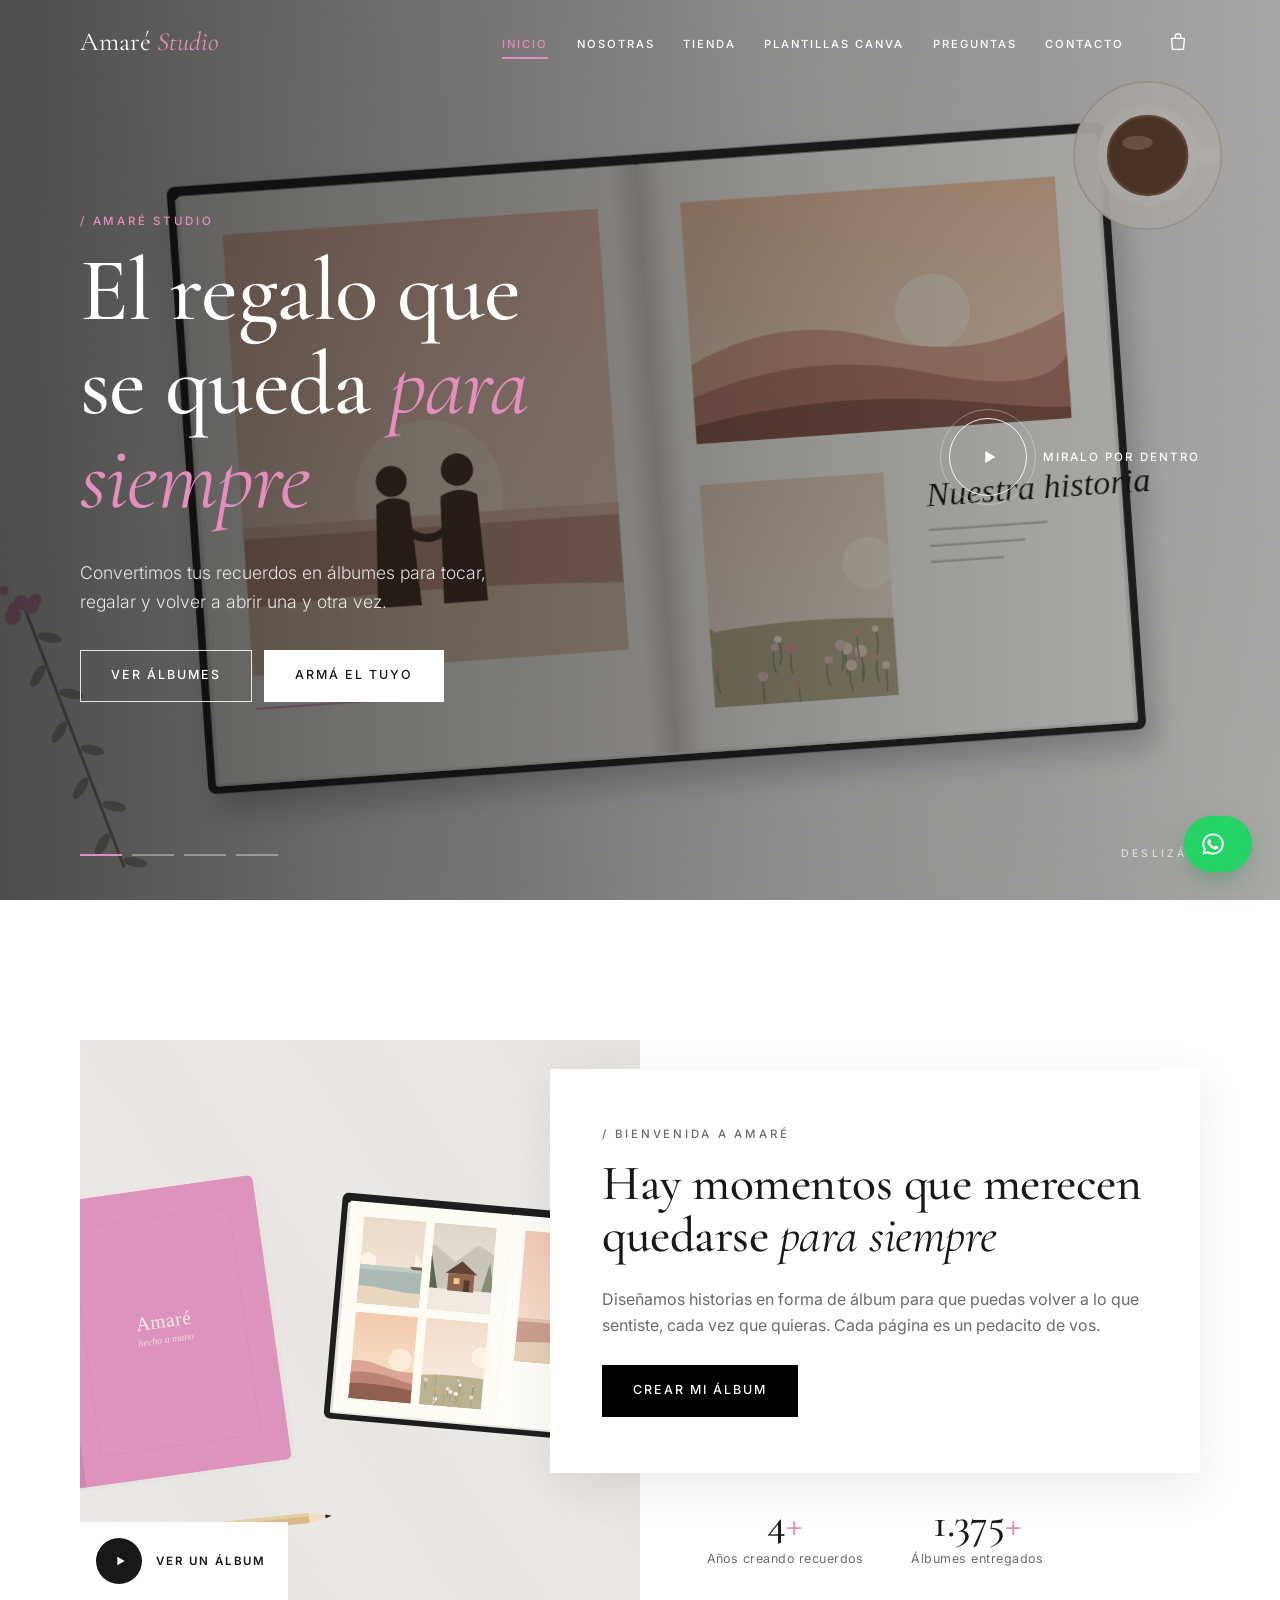
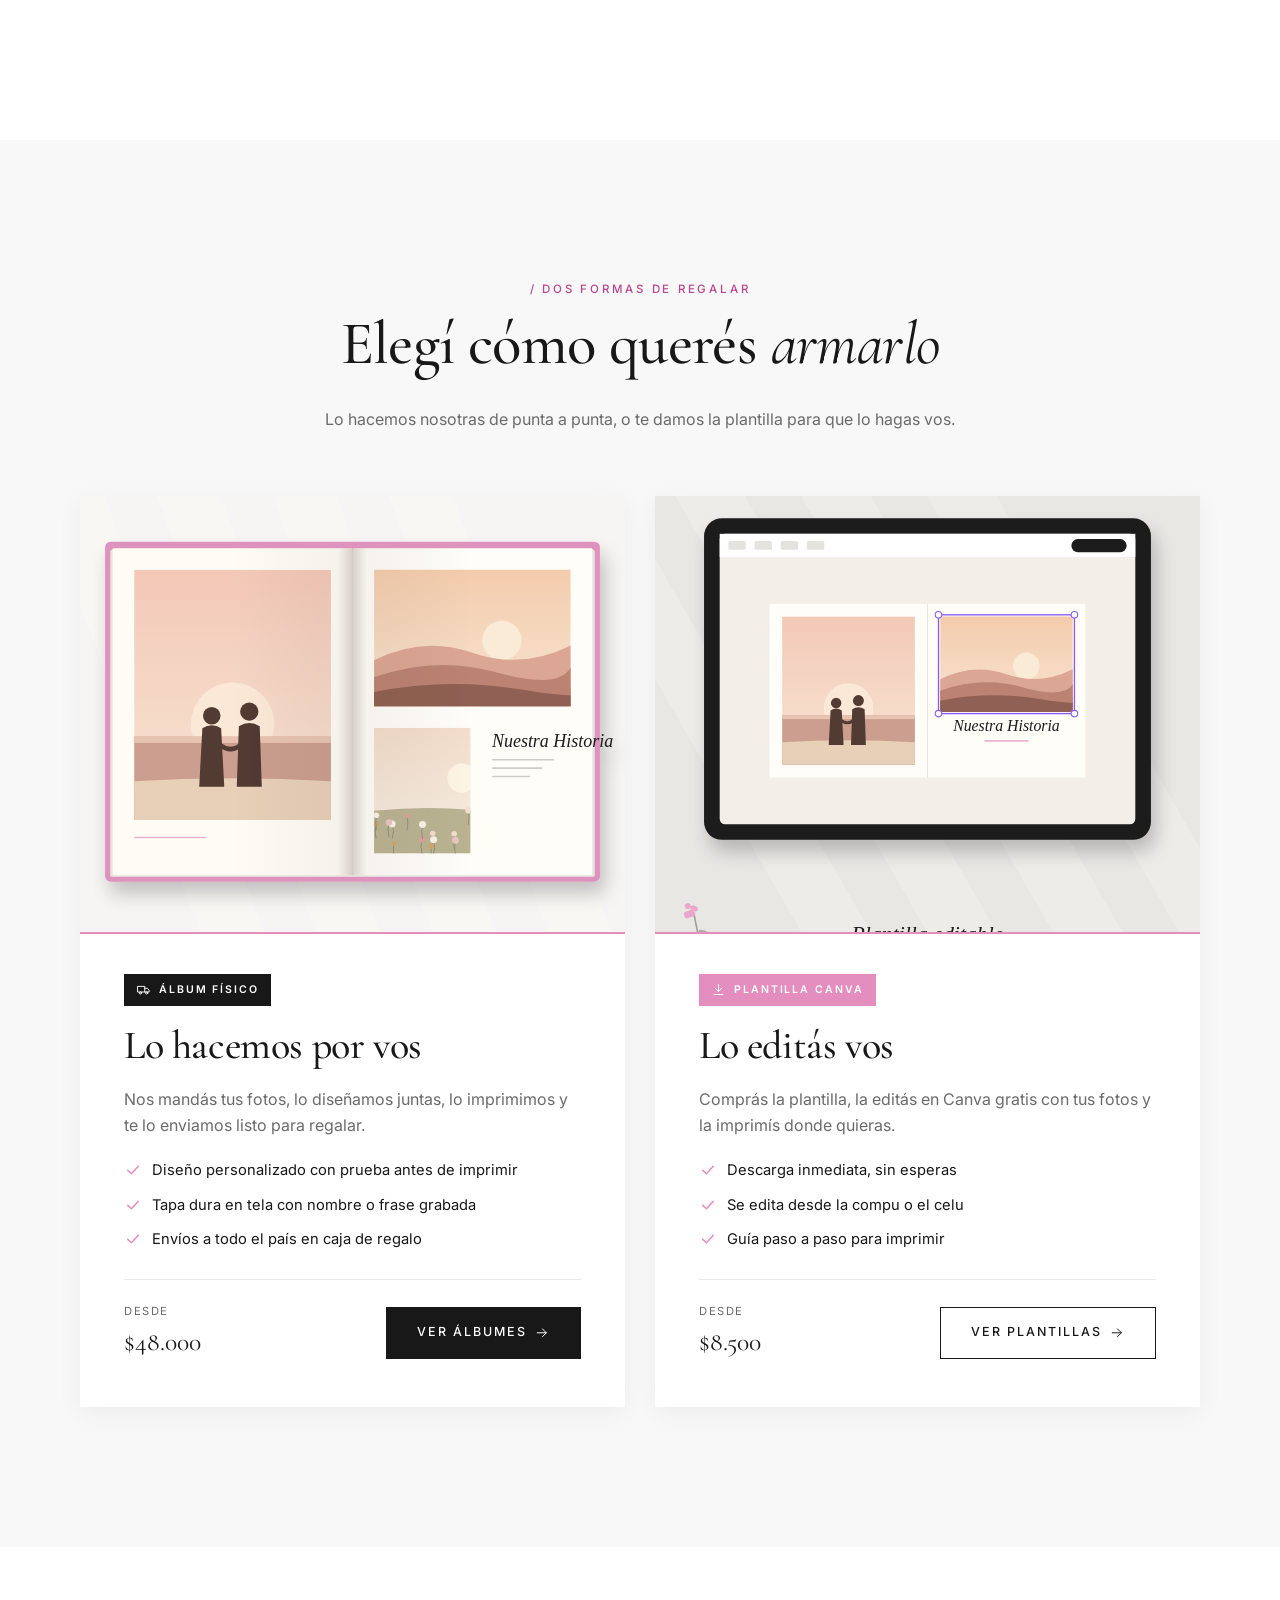
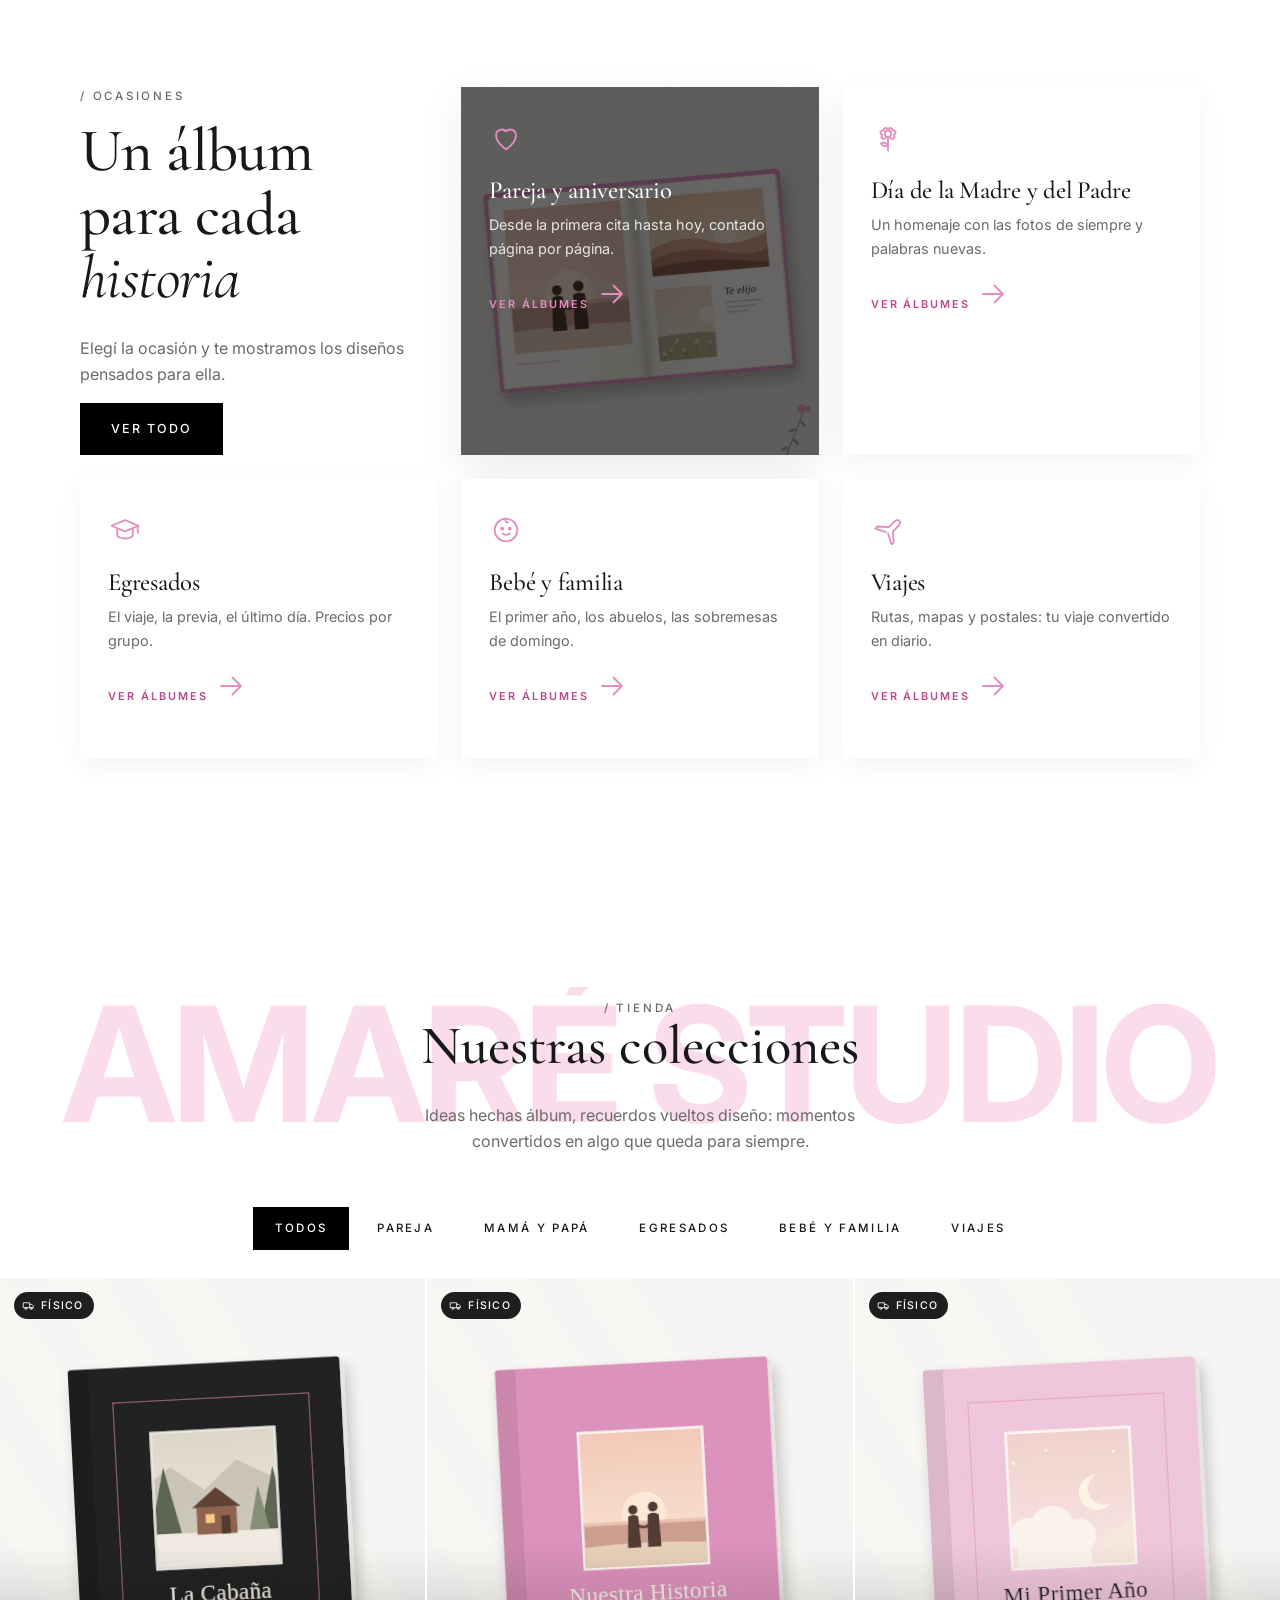
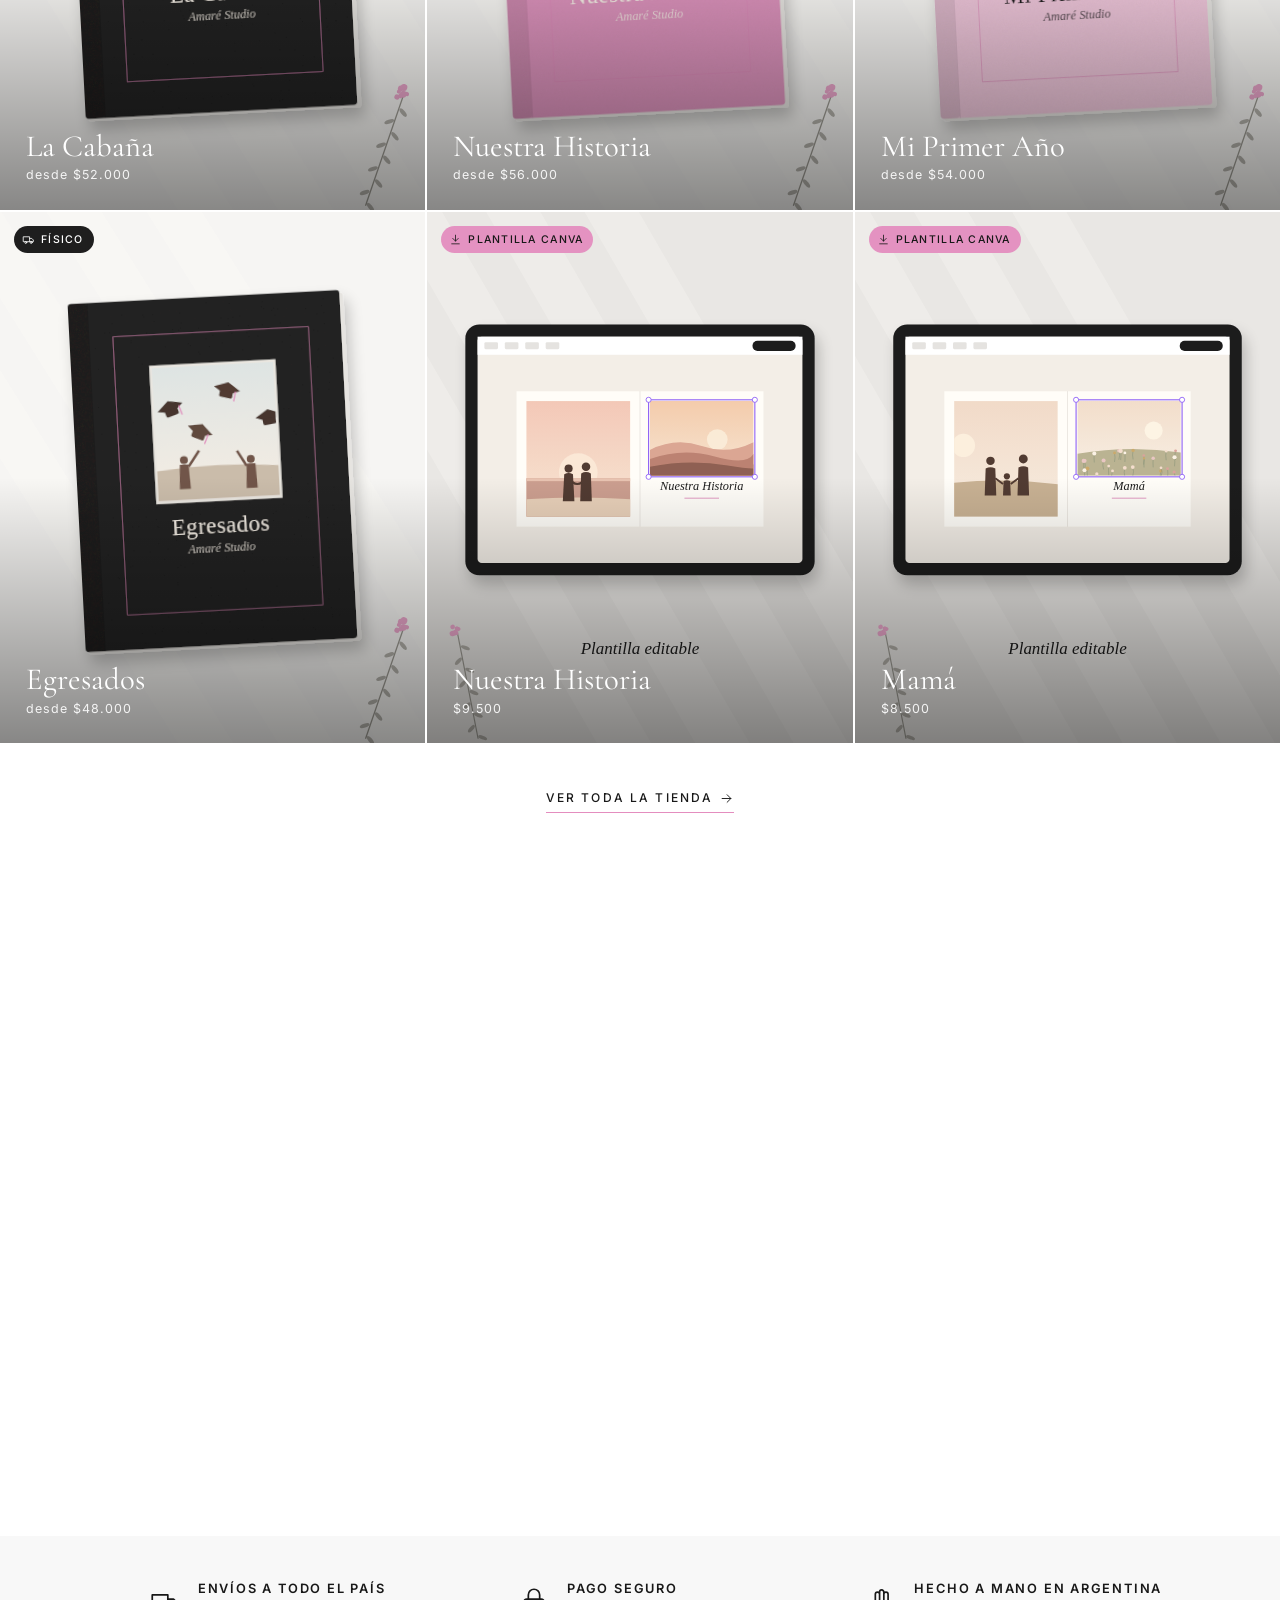
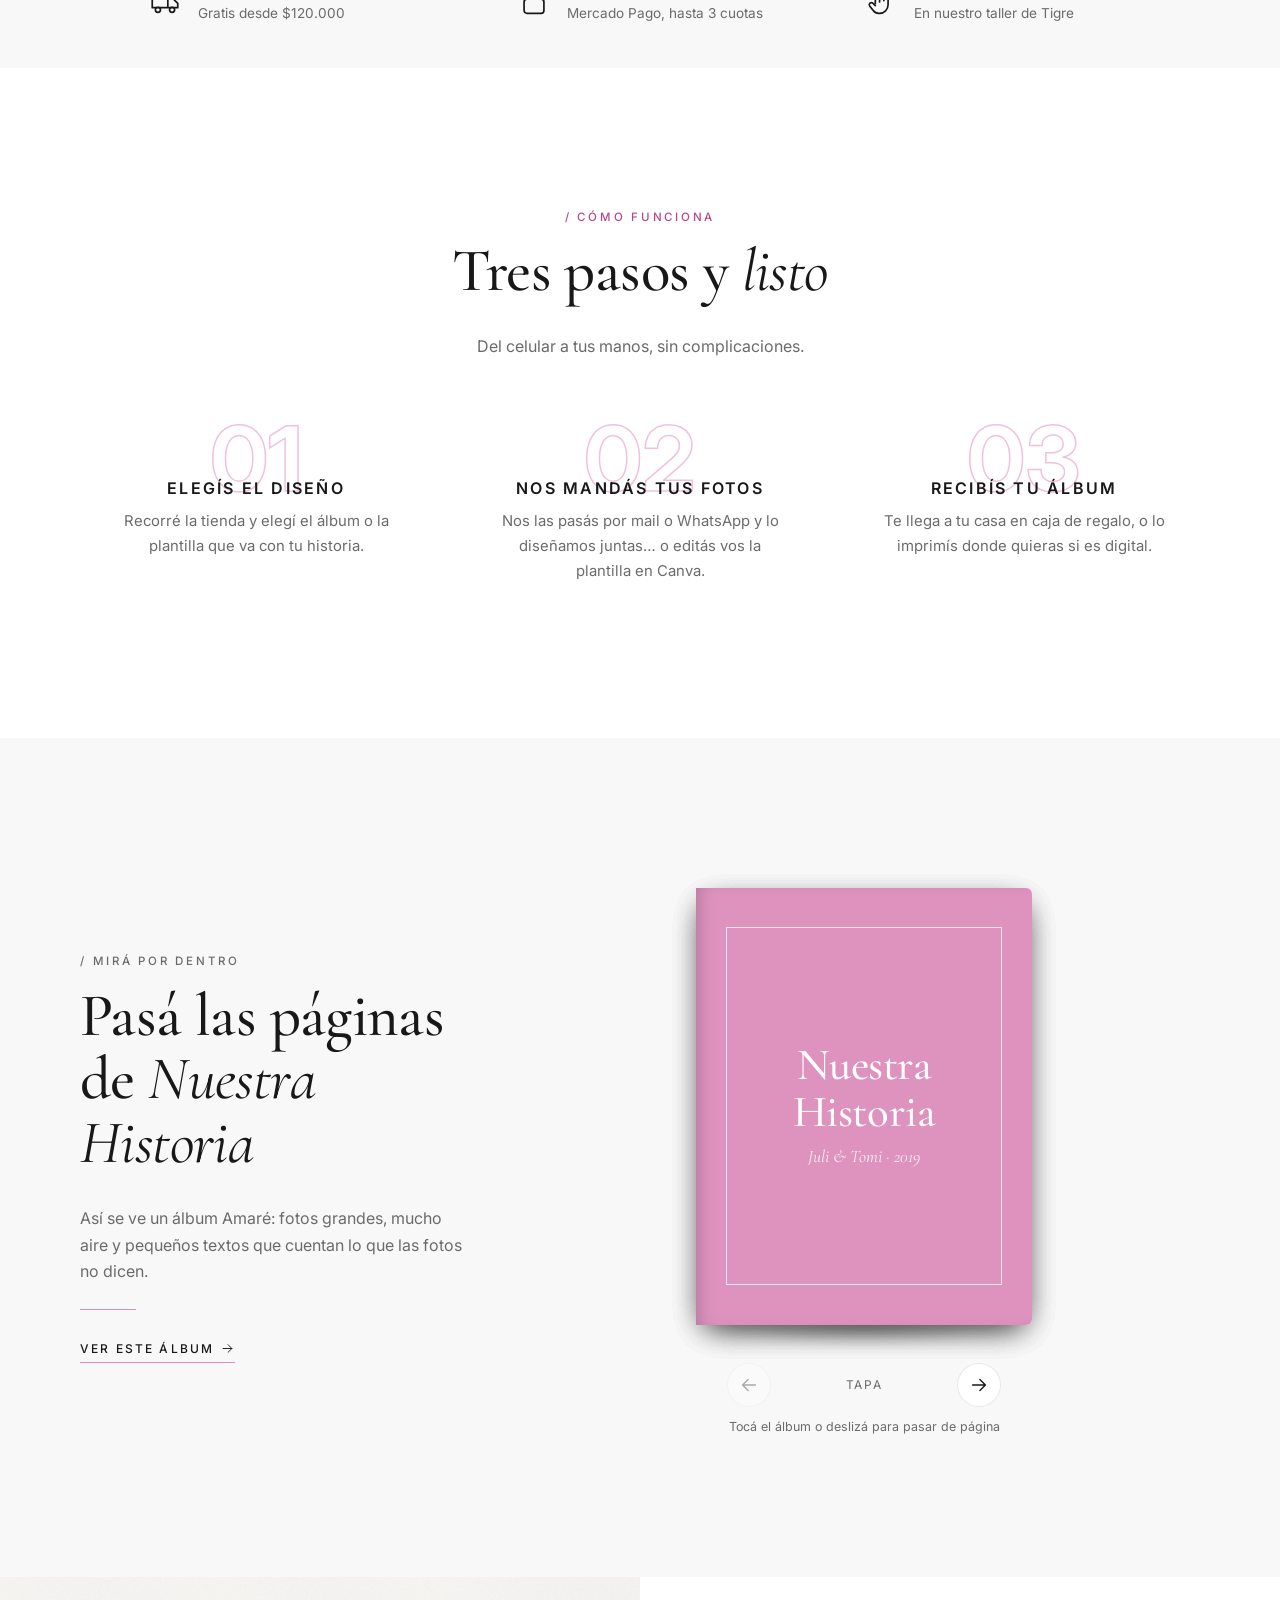
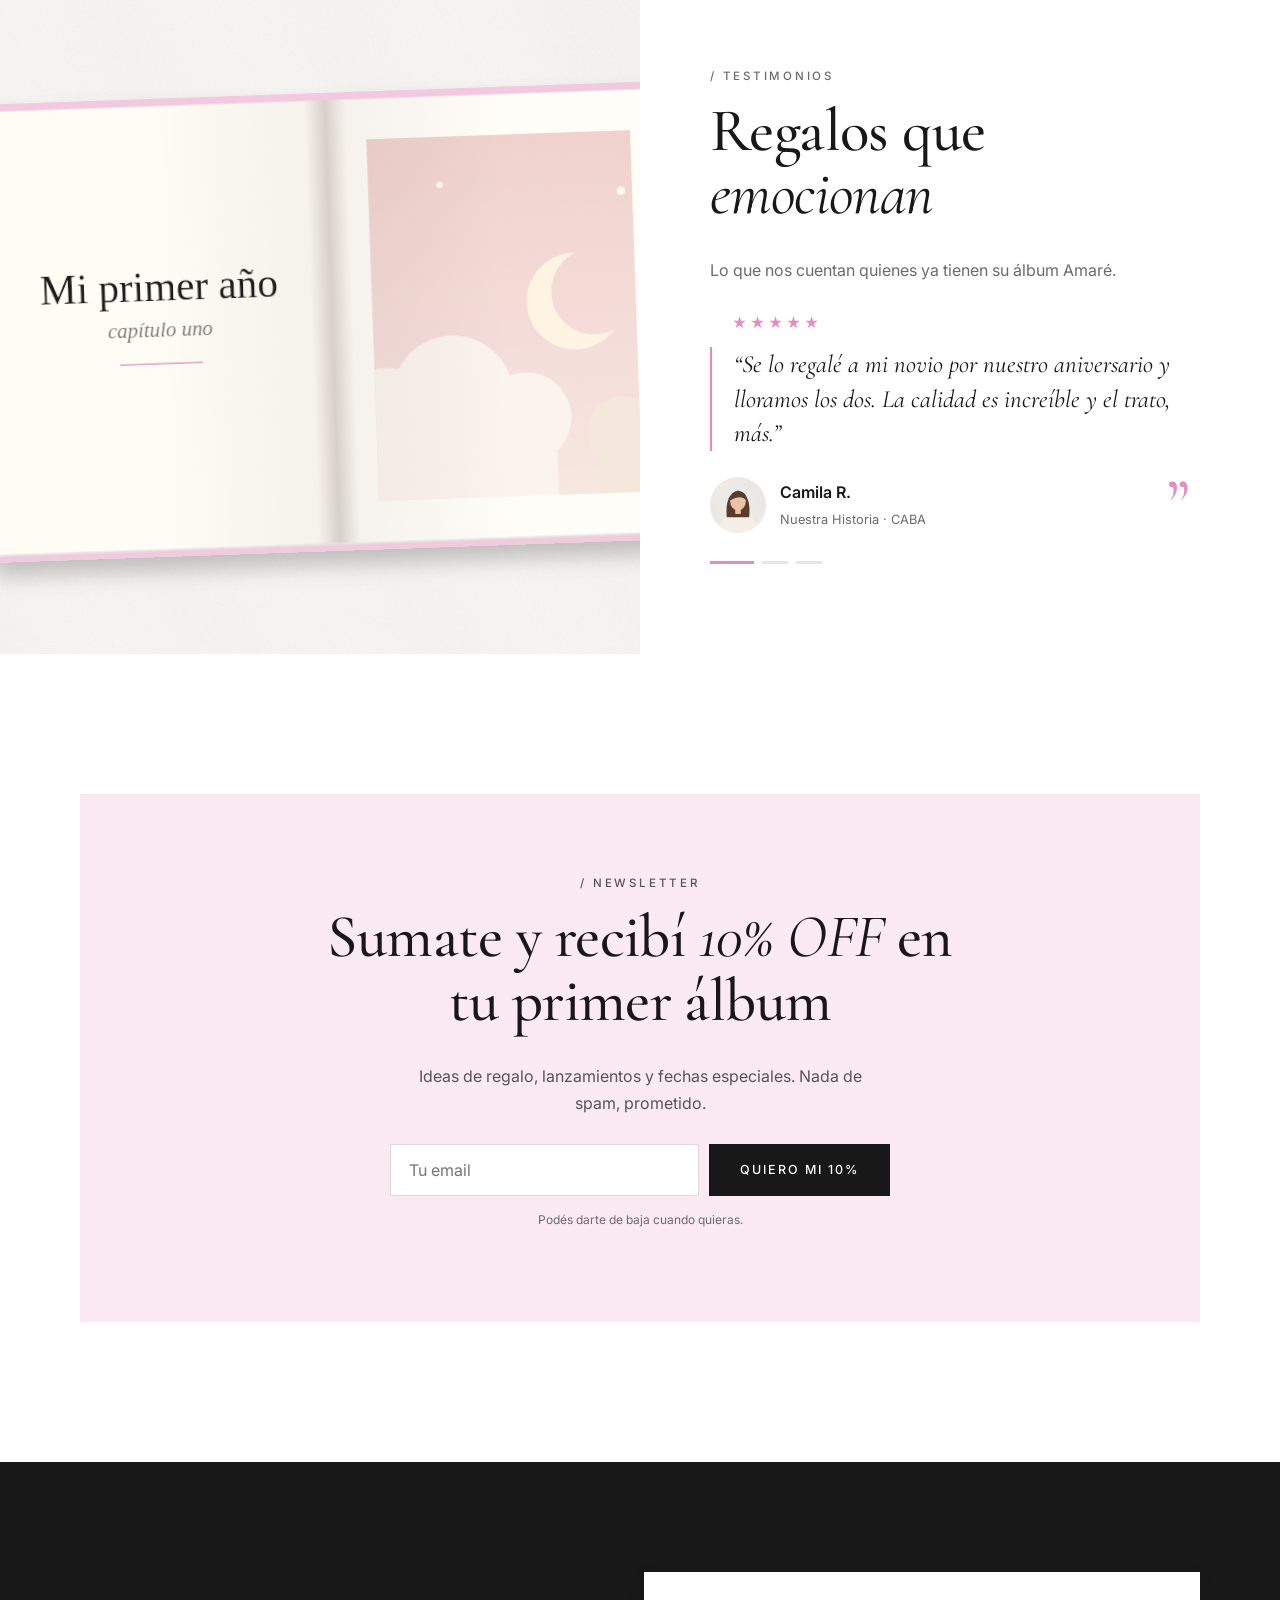
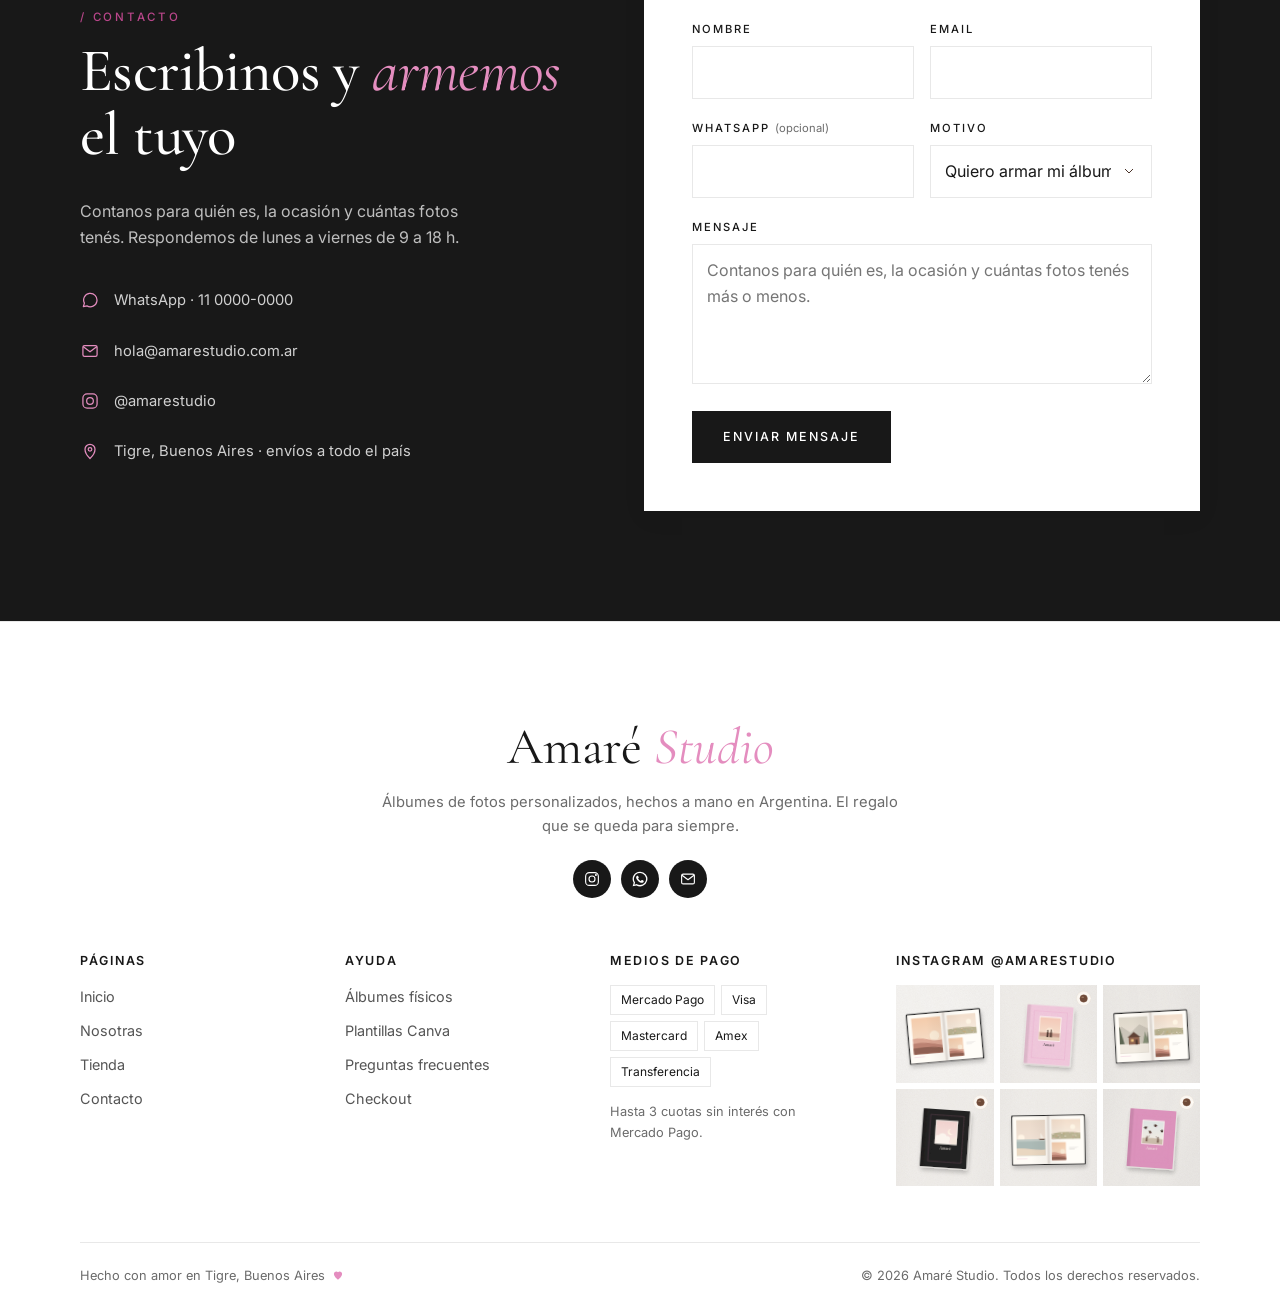
==== commit 00084499: "Rediseño con la estructura del kit Inner en blanco, negro y rosa - Paleta blanco / negro con detalle" ====
--- a/index.html
+++ b/index.html
@@ -5,14 +5,14 @@
   <meta name="viewport" content="width=device-width, initial-scale=1, viewport-fit=cover">
   <title>Amaré Studio · Álbumes de fotos personalizados · El regalo que se queda para siempre</title>
   <meta name="description" content="Álbumes de fotos personalizados hechos a mano en Argentina y plantillas editables en Canva. El regalo que se queda para siempre.">
-  <meta name="theme-color" content="#F5EFE6">
-  <meta property="og:title" content="Amaré Studio · El regalo que se queda para siempre">
-  <meta property="og:description" content="Álbumes de fotos personalizados y plantillas editables en Canva.">
+  <meta name="theme-color" content="#FFFFFF">
+  <meta property="og:title" content="Amaré Studio · Álbumes de fotos personalizados · El regalo que se queda para siempre">
+  <meta property="og:description" content="Álbumes de fotos personalizados hechos a mano en Argentina y plantillas editables en Canva. El regalo que se queda para siempre.">
   <meta property="og:image" content="assets/img/og-image.svg">
   <link rel="icon" href="assets/favicon.svg?v=20260929" type="image/svg+xml">
   <link rel="preconnect" href="https://fonts.googleapis.com">
   <link rel="preconnect" href="https://fonts.gstatic.com" crossorigin>
-  <link href="https://fonts.googleapis.com/css2?family=Cormorant+Garamond:ital,wght@0,400;0,500;0,600;1,400;1,500&family=Inter:wght@300;400;500;600&display=swap" rel="stylesheet">
+  <link href="https://fonts.googleapis.com/css2?family=Cormorant+Garamond:ital,wght@0,400;0,500;0,600;1,400;1,500&family=Inter:wght@300;400;500;600;700&display=swap" rel="stylesheet">
   <link rel="stylesheet" href="css/styles.css?v=20260929">
 </head>
 <body data-page="home" class="has-hero">
@@ -28,13 +28,16 @@
         <figure class="hero-slide"><img src="assets/img/hero-4.svg" alt="Álbum La Cabaña con collage de fotos de viaje" width="1600" height="1100" loading="lazy"></figure>
       </div>
       <div class="container hero-content">
-        <p class="eyebrow eyebrow-slash hero-in" style="--d:100ms">Amaré Studio</p>
-        <h1 class="hero-in" style="--d:220ms">El regalo que se queda <em>para siempre</em></h1>
-        <p class="hero-sub hero-in" style="--d:360ms">Convertimos tus recuerdos en álbumes para tocar, regalar y volver a abrir una y otra vez.</p>
-        <div class="hero-ctas hero-in" style="--d:500ms">
-          <a class="btn btn-ghost-light" href="tienda.html">Ver álbumes</a>
-          <a class="btn btn-light" href="contacto.html?motivo=disenio">Armá el tuyo</a>
-        </div>
+        <div>
+          <p class="eyebrow eyebrow-slash hero-in" style="--d:100ms">Amaré Studio</p>
+          <h1 class="hero-in" style="--d:220ms">El regalo que se queda <em>para siempre</em></h1>
+          <p class="hero-sub hero-in" style="--d:360ms">Convertimos tus recuerdos en álbumes para tocar, regalar y volver a abrir una y otra vez.</p>
+          <div class="hero-ctas hero-in" style="--d:500ms">
+            <a class="btn btn-ghost-light" href="tienda.html">Ver álbumes</a>
+            <a class="btn btn-light" href="#contacto">Armá el tuyo</a>
+          </div>
+        </div>
+        <a class="play-btn hero-in" href="#por-dentro" style="--d:650ms"><span class="play-circle"><svg viewBox="0 0 24 24" aria-hidden="true"><path d="M8 5.5v13l11-6.5z"/></svg></span><span>Miralo por dentro</span></a>
       </div>
       <div class="container hero-foot">
         <div class="hero-dots" role="tablist" aria-label="Imágenes del hero"></div>
@@ -42,17 +45,24 @@
       </div>
     </section>
 
-    <!-- INTRO: foto + tarjeta superpuesta ------------------------------- -->
+    <!-- BIENVENIDA: foto + tarjeta superpuesta + contadores -------------- -->
     <section class="section">
       <div class="container intro">
         <div class="intro-media reveal">
           <img src="assets/img/taller.svg" alt="Mesa de trabajo con álbumes Amaré en producción" width="1400" height="900" loading="lazy">
-        </div>
-        <div class="intro-card reveal" style="--d:150ms">
-          <p class="eyebrow eyebrow-slash">Amaré Studio</p>
-          <h2>Hay momentos que merecen quedarse <em>para siempre</em></h2>
-          <p>Diseñamos historias en forma de álbum para que puedas volver a lo que sentiste, cada vez que quieras. Cada página es un pedacito de vos.</p>
-          <a class="btn btn-dark" href="contacto.html?motivo=disenio">Crear mi álbum</a>
+          <a class="video-chip" href="#por-dentro"><span class="dot"><svg viewBox="0 0 24 24" aria-hidden="true"><path d="M8 5.5v13l11-6.5z"/></svg></span> Ver un álbum</a>
+        </div>
+        <div class="intro-body">
+          <div class="intro-card reveal" style="--d:120ms">
+            <p class="eyebrow eyebrow-slash">Bienvenida a Amaré</p>
+            <h2>Hay momentos que merecen quedarse <em>para siempre</em></h2>
+            <p>Diseñamos historias en forma de álbum para que puedas volver a lo que sentiste, cada vez que quieras. Cada página es un pedacito de vos.</p>
+            <a class="btn btn-dark" href="#contacto">Crear mi álbum</a>
+          </div>
+          <div class="counters reveal" style="--d:220ms">
+            <div class="counter"><strong><span data-count="4">4</span><em>+</em></strong><small>Años creando recuerdos</small></div>
+            <div class="counter"><strong><span data-count="1375">1.375</span><em>+</em></strong><small>Álbumes entregados</small></div>
+          </div>
         </div>
       </div>
     </section>
@@ -61,15 +71,13 @@
     <section class="section section-alt">
       <div class="container">
         <div class="section-head reveal">
-          <p class="eyebrow">Dos formas de regalar</p>
+          <p class="eyebrow eyebrow-slash">Dos formas de regalar</p>
           <h2>Elegí cómo querés <em>armarlo</em></h2>
           <p>Lo hacemos nosotras de punta a punta, o te damos la plantilla para que lo hagas vos.</p>
         </div>
         <div class="lines">
           <article class="line-card line-card--fisico reveal">
-            <a class="line-card-media" href="tienda.html?tipo=fisico" tabindex="-1" aria-hidden="true">
-              <img src="assets/img/nuestra-historia-2.svg" alt="" width="1000" height="1250" loading="lazy">
-            </a>
+            <a class="line-card-media" href="tienda.html?tipo=fisico" tabindex="-1" aria-hidden="true"><img src="assets/img/nuestra-historia-2.svg" alt="" width="1000" height="1250" loading="lazy"></a>
             <div class="line-card-body">
               <span class="line-card-label"><svg viewBox="0 0 24 24" aria-hidden="true"><path d="M3 7h11v9H3zM14 10h4l3 3v3h-7"/><circle cx="7" cy="17.5" r="1.8"/><circle cx="17" cy="17.5" r="1.8"/></svg> Álbum físico</span>
               <h3>Lo hacemos por vos</h3>
@@ -86,9 +94,7 @@
             </div>
           </article>
           <article class="line-card line-card--digital reveal" style="--d:120ms">
-            <a class="line-card-media" href="tienda.html?tipo=digital" tabindex="-1" aria-hidden="true">
-              <img src="assets/img/nuestra-historia-canva-1.svg" alt="" width="1000" height="1250" loading="lazy">
-            </a>
+            <a class="line-card-media" href="tienda.html?tipo=digital" tabindex="-1" aria-hidden="true"><img src="assets/img/nuestra-historia-canva-1.svg" alt="" width="1000" height="1250" loading="lazy"></a>
             <div class="line-card-body">
               <span class="line-card-label"><svg viewBox="0 0 24 24" aria-hidden="true"><path d="M12 4v11M7 10l5 5 5-5M5 20h14"/></svg> Plantilla Canva</span>
               <h3>Lo editás vos</h3>
@@ -108,40 +114,58 @@
       </div>
     </section>
 
-    <!-- CÓMO FUNCIONA --------------------------------------------------- -->
-    <section class="section" id="como-funciona">
-      <div class="container">
-        <div class="section-head reveal">
-          <p class="eyebrow">Cómo funciona</p>
-          <h2>Tres pasos y <em>listo</em></h2>
-        </div>
-        <ol class="steps">
-          <li class="step reveal">
-            <span class="step-num">01</span>
-            <span class="step-icon"><svg viewBox="0 0 24 24" aria-hidden="true"><path d="M4 5.5A1.5 1.5 0 0 1 5.5 4H11v16H5.5A1.5 1.5 0 0 1 4 18.5v-13ZM13 4h5.5A1.5 1.5 0 0 1 20 5.5v13a1.5 1.5 0 0 1-1.5 1.5H13V4Z"/></svg></span>
-            <h3>Elegís el diseño</h3>
-            <p>Recorré la tienda y elegí el álbum o la plantilla que va con tu historia.</p>
-          </li>
-          <li class="step reveal" style="--d:120ms">
-            <span class="step-num">02</span>
-            <span class="step-icon"><svg viewBox="0 0 24 24" aria-hidden="true"><rect x="3.5" y="5.5" width="17" height="13" rx="2"/><circle cx="9" cy="10.5" r="1.6"/><path d="m4 17 5-4.5 4 3.5 3-2.5 4 3.5"/></svg></span>
-            <h3>Nos mandás tus fotos</h3>
-            <p>Nos las pasás por mail o WhatsApp y lo diseñamos juntas… o editás vos la plantilla en Canva.</p>
-          </li>
-          <li class="step reveal" style="--d:240ms">
-            <span class="step-num">03</span>
-            <span class="step-icon"><svg viewBox="0 0 24 24" aria-hidden="true"><path d="M4 9h16v11H4zM3 6h18v3H3zM12 6v14M12 6c-1.5-3-5-3-5-1s3 1 5 1c2 0 5 1 5-1s-3.5-2-5 1Z"/></svg></span>
-            <h3>Recibís tu álbum</h3>
-            <p>Te llega a tu casa en caja de regalo, o lo imprimís donde quieras si es digital.</p>
-          </li>
-        </ol>
-      </div>
-    </section>
-
-    <!-- COLECCIONES ----------------------------------------------------- -->
+    <!-- OCASIONES (grilla de "servicios" del kit) ------------------------ -->
+    <section class="section">
+      <div class="container services">
+        <div class="services-intro reveal">
+          <p class="eyebrow eyebrow-slash">Ocasiones</p>
+          <h2>Un álbum para cada <em>historia</em></h2>
+          <p>Elegí la ocasión y te mostramos los diseños pensados para ella.</p>
+          <a class="btn btn-dark" href="tienda.html">Ver todo</a>
+        </div>
+          <a class="service-card reveal is-featured" href="tienda.html?ocasion=pareja" style="--d:0ms">
+            <img src="assets/img/col-pareja.svg" alt="" width="900" height="1150" loading="lazy">
+            <svg viewBox="0 0 24 24" aria-hidden="true"><path d="M12 20s-7-4.4-7-10a4 4 0 0 1 7-2.6A4 4 0 0 1 19 10c0 5.6-7 10-7 10Z"/></svg>
+            <h3>Pareja y aniversario</h3>
+            <p>Desde la primera cita hasta hoy, contado página por página.</p>
+            <span class="more">Ver álbumes <svg viewBox="0 0 24 24" aria-hidden="true"><path d="M5 12h14M13 6l6 6-6 6"/></svg></span>
+          </a>
+          <a class="service-card reveal" href="tienda.html?ocasion=madre-padre" style="--d:90ms">
+            <img src="assets/img/col-dia-madre-padre.svg" alt="" width="900" height="1150" loading="lazy">
+            <svg viewBox="0 0 24 24" aria-hidden="true"><circle cx="12" cy="9" r="2.2"/><path d="M12 6.8c0-2.5 3-2.5 3 0 2.4-.8 3.3 2 1 2.9 1.6 2-.8 3.8-2.4 2.2M12 6.8c0-2.5-3-2.5-3 0-2.4-.8-3.3 2-1 2.9-1.6 2 .8 3.8 2.4 2.2M12 11.2V21M12 17c-2-2-4-2-5-1 1 2 3 2 5 1Z"/></svg>
+            <h3>Día de la Madre y del Padre</h3>
+            <p>Un homenaje con las fotos de siempre y palabras nuevas.</p>
+            <span class="more">Ver álbumes <svg viewBox="0 0 24 24" aria-hidden="true"><path d="M5 12h14M13 6l6 6-6 6"/></svg></span>
+          </a>
+          <a class="service-card reveal" href="tienda.html?ocasion=egresados" style="--d:180ms">
+            <img src="assets/img/col-egresados.svg" alt="" width="900" height="1150" loading="lazy">
+            <svg viewBox="0 0 24 24" aria-hidden="true"><path d="M2.5 9 12 5l9.5 4L12 13 2.5 9Z"/><path d="M6.5 11v4.5c0 1.4 2.5 2.5 5.5 2.5s5.5-1.1 5.5-2.5V11M21 9v5"/></svg>
+            <h3>Egresados</h3>
+            <p>El viaje, la previa, el último día. Precios por grupo.</p>
+            <span class="more">Ver álbumes <svg viewBox="0 0 24 24" aria-hidden="true"><path d="M5 12h14M13 6l6 6-6 6"/></svg></span>
+          </a>
+          <a class="service-card reveal" href="tienda.html?ocasion=bebe-familia" style="--d:0ms">
+            <img src="assets/img/col-bebe-familia.svg" alt="" width="900" height="1150" loading="lazy">
+            <svg viewBox="0 0 24 24" aria-hidden="true"><circle cx="12" cy="12" r="8"/><circle cx="9.3" cy="11" r=".7"/><circle cx="14.7" cy="11" r=".7"/><path d="M9.5 14.5c1.4 1.2 3.6 1.2 5 0M12 4c-1 1.5 0 3 1.5 2.5"/></svg>
+            <h3>Bebé y familia</h3>
+            <p>El primer año, los abuelos, las sobremesas de domingo.</p>
+            <span class="more">Ver álbumes <svg viewBox="0 0 24 24" aria-hidden="true"><path d="M5 12h14M13 6l6 6-6 6"/></svg></span>
+          </a>
+          <a class="service-card reveal" href="tienda.html?ocasion=viajes" style="--d:90ms">
+            <img src="assets/img/col-viajes.svg" alt="" width="900" height="1150" loading="lazy">
+            <svg viewBox="0 0 24 24" aria-hidden="true"><path d="M10.5 13.5 3 11l1.5-1.5 8 .5 4-4c1-1 2.8-1.3 3.5-.5.8.7.5 2.5-.5 3.5l-4 4 .5 8L14.5 22 12 14.5"/></svg>
+            <h3>Viajes</h3>
+            <p>Rutas, mapas y postales: tu viaje convertido en diario.</p>
+            <span class="more">Ver álbumes <svg viewBox="0 0 24 24" aria-hidden="true"><path d="M5 12h14M13 6l6 6-6 6"/></svg></span>
+          </a>
+      </div>
+    </section>
+
+    <!-- COLECCIONES (proyectos del kit) --------------------------------- -->
     <section class="section section-tight" id="colecciones" style="padding-bottom:0">
       <div class="collections-head watermark-wrap reveal">
         <span class="watermark" aria-hidden="true">AMARÉ STUDIO</span>
+        <p class="eyebrow eyebrow-slash">Tienda</p>
         <h2>Nuestras colecciones</h2>
         <p>Ideas hechas álbum, recuerdos vueltos diseño: momentos convertidos en algo que queda para siempre.</p>
       </div>
@@ -150,11 +174,60 @@
       <p class="collections-more"><a class="link-arrow" href="tienda.html" data-collection-more><span>Ver toda la tienda</span> <svg viewBox="0 0 24 24" aria-hidden="true"><path d="M5 12h14M13 6l6 6-6 6"/></svg></a></p>
     </section>
 
+    <!-- EQUIPO ---------------------------------------------------------- -->
+    <section class="section">
+      <div class="container team">
+        <div class="team-intro reveal">
+          <p class="eyebrow eyebrow-slash">Nosotras</p>
+          <h2>Dos hermanas detrás de <em>cada álbum</em></h2>
+          <p>Somos Sofi y Cande. Diseñamos, imprimimos y encuadernamos cada álbum en nuestro taller de Tigre, y te acompañamos por WhatsApp desde que elegís el diseño hasta que lo abrís.</p>
+          <a class="btn btn-dark" href="nosotras.html">Conocenos</a>
+        </div>
+        <div class="team-cards">
+          <article class="team-card reveal">
+            <div class="team-card-img"><img src="assets/img/hermana-1.svg" alt="Sofi, cofundadora de Amaré Studio" width="800" height="1000" loading="lazy"></div>
+            <div class="team-card-name"><strong>Sofi</strong><small>Diseño y edición</small></div>
+          </article>
+          <article class="team-card reveal" style="--d:120ms">
+            <div class="team-card-img"><img src="assets/img/hermana-2.svg" alt="Cande, cofundadora de Amaré Studio" width="800" height="1000" loading="lazy"></div>
+            <div class="team-card-name"><strong>Cande</strong><small>Producción y envíos</small></div>
+          </article>
+        </div>
+      </div>
+    </section>
+
+    <!-- CONFIANZA (fila de logos del kit) ------------------------------- -->
+    <section class="trust" aria-label="Por qué comprar en Amaré">
+      <div class="container">
+        <ul class="trust-list">
+          <li class="reveal"><svg viewBox="0 0 24 24" aria-hidden="true"><path d="M3 7h11v9H3zM14 10h4l3 3v3h-7"/><circle cx="7" cy="17.5" r="1.8"/><circle cx="17" cy="17.5" r="1.8"/></svg><div><strong>Envíos a todo el país</strong><span>Gratis desde $120.000</span></div></li>
+          <li class="reveal" style="--d:100ms"><svg viewBox="0 0 24 24" aria-hidden="true"><rect x="5" y="10" width="14" height="10" rx="2"/><path d="M8 10V7a4 4 0 0 1 8 0v3"/></svg><div><strong>Pago seguro</strong><span>Mercado Pago, hasta 3 cuotas</span></div></li>
+          <li class="reveal" style="--d:200ms"><svg viewBox="0 0 24 24" aria-hidden="true"><path d="M8 13V6.5a1.5 1.5 0 0 1 3 0V12M11 11V5a1.5 1.5 0 0 1 3 0v6M14 11V6.5a1.5 1.5 0 0 1 3 0V14a6 6 0 0 1-6 6h-.5a5 5 0 0 1-4-2L4 14.8a1.5 1.5 0 0 1 2.2-2L8 14.5"/></svg><div><strong>Hecho a mano en Argentina</strong><span>En nuestro taller de Tigre</span></div></li>
+        </ul>
+      </div>
+    </section>
+
+    <!-- CÓMO FUNCIONA --------------------------------------------------- -->
+    <section class="section" id="como-funciona">
+      <div class="container">
+        <div class="section-head reveal">
+          <p class="eyebrow eyebrow-slash">Cómo funciona</p>
+          <h2>Tres pasos y <em>listo</em></h2>
+          <p>Del celular a tus manos, sin complicaciones.</p>
+        </div>
+        <ol class="steps">
+          <li class="step reveal"><span class="step-num" aria-hidden="true">01</span><h3>Elegís el diseño</h3><p>Recorré la tienda y elegí el álbum o la plantilla que va con tu historia.</p></li>
+          <li class="step reveal" style="--d:120ms"><span class="step-num" aria-hidden="true">02</span><h3>Nos mandás tus fotos</h3><p>Nos las pasás por mail o WhatsApp y lo diseñamos juntas… o editás vos la plantilla en Canva.</p></li>
+          <li class="step reveal" style="--d:240ms"><span class="step-num" aria-hidden="true">03</span><h3>Recibís tu álbum</h3><p>Te llega a tu casa en caja de regalo, o lo imprimís donde quieras si es digital.</p></li>
+        </ol>
+      </div>
+    </section>
+
     <!-- FLIPBOOK -------------------------------------------------------- -->
-    <section class="section section-alt" style="margin-top:clamp(72px,11vw,140px)">
+    <section class="section section-alt" id="por-dentro">
       <div class="container flip-layout">
         <div class="flip-copy reveal">
-          <p class="eyebrow">Mirá por dentro</p>
+          <p class="eyebrow eyebrow-slash">Mirá por dentro</p>
           <h2>Pasá las páginas de <em>Nuestra Historia</em></h2>
           <p>Así se ve un álbum Amaré: fotos grandes, mucho aire y pequeños textos que cuentan lo que las fotos no dicen.</p>
           <div class="gold-rule"></div>
@@ -191,70 +264,39 @@
       </div>
     </section>
 
-    <!-- TESTIMONIOS ----------------------------------------------------- -->
+    <!-- TESTIMONIOS (foto + slider) ------------------------------------- -->
+    <section class="testi">
+      <div class="testi-media reveal"><img src="assets/img/hero-3.svg" alt="Álbum Mi primer año abierto sobre una mesa" width="1600" height="1100" loading="lazy"></div>
+      <div class="testi-body reveal" style="--d:120ms">
+        <p class="eyebrow eyebrow-slash">Testimonios</p>
+        <h2>Regalos que <em>emocionan</em></h2>
+        <p>Lo que nos cuentan quienes ya tienen su álbum Amaré.</p>
+        <div class="testi-slider" data-testi>
+            <figure class="testi-slide is-active">
+              <div class="stars" aria-label="5 de 5 estrellas">★★★★★</div>
+              <blockquote>“Se lo regalé a mi novio por nuestro aniversario y lloramos los dos. La calidad es increíble y el trato, más.”</blockquote>
+              <figcaption class="testi-author"><img src="assets/img/avatar-1.svg" alt="" width="56" height="56" loading="lazy"><span><strong>Camila R.</strong><small>Nuestra Historia · CABA</small></span><span class="quote-mark" aria-hidden="true">”</span></figcaption>
+            </figure>
+            <figure class="testi-slide">
+              <div class="stars" aria-label="5 de 5 estrellas">★★★★★</div>
+              <blockquote>“Compré la plantilla de Mamá y la armé en una tarde desde el celu. Quedó hermosa impresa, parece de librería.”</blockquote>
+              <figcaption class="testi-author"><img src="assets/img/avatar-2.svg" alt="" width="56" height="56" loading="lazy"><span><strong>Lucía M.</strong><small>Plantilla Mamá · Córdoba</small></span><span class="quote-mark" aria-hidden="true">”</span></figcaption>
+            </figure>
+            <figure class="testi-slide">
+              <div class="stars" aria-label="5 de 5 estrellas">★★★★★</div>
+              <blockquote>“El álbum del primer año de Benja es lo más lindo que tenemos en casa. Las chicas me ayudaron a elegir cada foto.”</blockquote>
+              <figcaption class="testi-author"><img src="assets/img/avatar-3.svg" alt="" width="56" height="56" loading="lazy"><span><strong>Florencia G.</strong><small>Mi Primer Año · Tigre</small></span><span class="quote-mark" aria-hidden="true">”</span></figcaption>
+            </figure>
+          <div class="testi-dots"></div>
+        </div>
+      </div>
+    </section>
+
+    <!-- NEWSLETTER ------------------------------------------------------ -->
     <section class="section">
       <div class="container">
-        <div class="section-head reveal">
-          <p class="eyebrow">Lo que nos cuentan</p>
-          <h2>Regalos que <em>emocionan</em></h2>
-        </div>
-        <div class="testimonials">
-          <figure class="testimonial reveal">
-            <div class="stars" aria-label="5 de 5 estrellas">★★★★★</div>
-            <blockquote>“Se lo regalé a mi novio por nuestro aniversario y lloramos los dos. La calidad es increíble y el trato, más.”</blockquote>
-            <figcaption><img src="assets/img/avatar-1.svg" alt="" width="52" height="52" loading="lazy"><span><strong>Camila R.</strong><small>Nuestra Historia · CABA</small></span></figcaption>
-          </figure>
-          <figure class="testimonial reveal" style="--d:120ms">
-            <div class="stars" aria-label="5 de 5 estrellas">★★★★★</div>
-            <blockquote>“Compré la plantilla de Mamá y la armé en una tarde desde el celu. Quedó hermosa impresa, parece de librería.”</blockquote>
-            <figcaption><img src="assets/img/avatar-2.svg" alt="" width="52" height="52" loading="lazy"><span><strong>Lucía M.</strong><small>Plantilla Mamá · Córdoba</small></span></figcaption>
-          </figure>
-          <figure class="testimonial reveal" style="--d:240ms">
-            <div class="stars" aria-label="5 de 5 estrellas">★★★★★</div>
-            <blockquote>“El álbum del primer año de Benja es lo más lindo que tenemos en casa. Las chicas me ayudaron a elegir cada foto.”</blockquote>
-            <figcaption><img src="assets/img/avatar-3.svg" alt="" width="52" height="52" loading="lazy"><span><strong>Florencia G.</strong><small>Mi Primer Año · Tigre</small></span></figcaption>
-          </figure>
-        </div>
-      </div>
-    </section>
-
-    <!-- BANDA DE CONFIANZA ---------------------------------------------- -->
-    <section class="trust" aria-label="Por qué comprar en Amaré">
-      <div class="container">
-        <ul class="trust-list">
-          <li class="reveal"><svg viewBox="0 0 24 24" aria-hidden="true"><path d="M3 7h11v9H3zM14 10h4l3 3v3h-7"/><circle cx="7" cy="17.5" r="1.8"/><circle cx="17" cy="17.5" r="1.8"/></svg><div><strong>Envíos a todo el país</strong><span>Gratis desde $120.000</span></div></li>
-          <li class="reveal" style="--d:100ms"><svg viewBox="0 0 24 24" aria-hidden="true"><rect x="5" y="10" width="14" height="10" rx="2"/><path d="M8 10V7a4 4 0 0 1 8 0v3"/></svg><div><strong>Pago seguro</strong><span>Mercado Pago, hasta 3 cuotas</span></div></li>
-          <li class="reveal" style="--d:200ms"><svg viewBox="0 0 24 24" aria-hidden="true"><path d="M8 13V6.5a1.5 1.5 0 0 1 3 0V12M11 11V5a1.5 1.5 0 0 1 3 0v6M14 11V6.5a1.5 1.5 0 0 1 3 0V14a6 6 0 0 1-6 6h-.5a5 5 0 0 1-4-2L4 14.8a1.5 1.5 0 0 1 2.2-2L8 14.5"/></svg><div><strong>Hecho a mano en Argentina</strong><span>En nuestro taller de Tigre</span></div></li>
-        </ul>
-      </div>
-    </section>
-
-    <!-- INSTAGRAM ------------------------------------------------------- -->
-    <section class="section">
-      <div class="container">
-        <div class="ig-head reveal">
-          <div>
-            <p class="eyebrow">Seguinos</p>
-            <h2>@amarestudio</h2>
-          </div>
-          <a class="link-arrow" href="https://instagram.com/amarestudio" target="_blank" rel="noopener">Ver Instagram <svg viewBox="0 0 24 24" aria-hidden="true"><path d="M5 12h14M13 6l6 6-6 6"/></svg></a>
-        </div>
-      </div>
-      <div class="ig-grid reveal">
-        <a class="ig-item" href="https://instagram.com/amarestudio" target="_blank" rel="noopener" aria-label="Publicación de Instagram 1"><img src="assets/img/ig-1.svg" alt="" width="800" height="800" loading="lazy"><svg viewBox="0 0 24 24" aria-hidden="true"><rect x="3.5" y="3.5" width="17" height="17" rx="5"/><circle cx="12" cy="12" r="4"/></svg></a>
-        <a class="ig-item" href="https://instagram.com/amarestudio" target="_blank" rel="noopener" aria-label="Publicación de Instagram 2"><img src="assets/img/ig-2.svg" alt="" width="800" height="800" loading="lazy"><svg viewBox="0 0 24 24" aria-hidden="true"><rect x="3.5" y="3.5" width="17" height="17" rx="5"/><circle cx="12" cy="12" r="4"/></svg></a>
-        <a class="ig-item" href="https://instagram.com/amarestudio" target="_blank" rel="noopener" aria-label="Publicación de Instagram 3"><img src="assets/img/ig-3.svg" alt="" width="800" height="800" loading="lazy"><svg viewBox="0 0 24 24" aria-hidden="true"><rect x="3.5" y="3.5" width="17" height="17" rx="5"/><circle cx="12" cy="12" r="4"/></svg></a>
-        <a class="ig-item" href="https://instagram.com/amarestudio" target="_blank" rel="noopener" aria-label="Publicación de Instagram 4"><img src="assets/img/ig-4.svg" alt="" width="800" height="800" loading="lazy"><svg viewBox="0 0 24 24" aria-hidden="true"><rect x="3.5" y="3.5" width="17" height="17" rx="5"/><circle cx="12" cy="12" r="4"/></svg></a>
-        <a class="ig-item" href="https://instagram.com/amarestudio" target="_blank" rel="noopener" aria-label="Publicación de Instagram 5"><img src="assets/img/ig-5.svg" alt="" width="800" height="800" loading="lazy"><svg viewBox="0 0 24 24" aria-hidden="true"><rect x="3.5" y="3.5" width="17" height="17" rx="5"/><circle cx="12" cy="12" r="4"/></svg></a>
-        <a class="ig-item" href="https://instagram.com/amarestudio" target="_blank" rel="noopener" aria-label="Publicación de Instagram 6"><img src="assets/img/ig-6.svg" alt="" width="800" height="800" loading="lazy"><svg viewBox="0 0 24 24" aria-hidden="true"><rect x="3.5" y="3.5" width="17" height="17" rx="5"/><circle cx="12" cy="12" r="4"/></svg></a>
-      </div>
-    </section>
-
-    <!-- NEWSLETTER ------------------------------------------------------ -->
-    <section class="section" style="padding-top:0">
-      <div class="container">
         <div class="newsletter reveal">
-          <p class="eyebrow">Newsletter</p>
+          <p class="eyebrow eyebrow-slash">Newsletter</p>
           <h2>Sumate y recibí <em>10% OFF</em> en tu primer álbum</h2>
           <p>Ideas de regalo, lanzamientos y fechas especiales. Nada de spam, prometido.</p>
           <form class="newsletter-form" data-newsletter novalidate>
@@ -266,6 +308,41 @@
         </div>
       </div>
     </section>
+
+    <!-- CONTACTO (Get in touch del kit) --------------------------------- -->
+    <section class="contact-block" id="contacto">
+      <div class="container">
+        <div class="reveal">
+          <p class="eyebrow eyebrow-slash">Contacto</p>
+          <h2>Escribinos y <em>armemos</em> el tuyo</h2>
+          <p class="contact-sub">Contanos para quién es, la ocasión y cuántas fotos tenés. Respondemos de lunes a viernes de 9 a 18 h.</p>
+          <ul class="contact-list">
+            <li><a href="https://wa.me/5491100000000" data-whatsapp target="_blank" rel="noopener"><svg viewBox="0 0 24 24" aria-hidden="true"><path d="M4 20l1.3-4.2A8 8 0 1 1 8.4 19L4 20Z"/></svg> WhatsApp · 11 0000-0000</a></li>
+            <li><a href="mailto:hola@amarestudio.com.ar"><svg viewBox="0 0 24 24" aria-hidden="true"><rect x="3.5" y="5.5" width="17" height="13" rx="2"/><path d="m4 7 8 6 8-6"/></svg> hola@amarestudio.com.ar</a></li>
+            <li><a href="https://instagram.com/amarestudio" target="_blank" rel="noopener"><svg viewBox="0 0 24 24" aria-hidden="true"><rect x="3.5" y="3.5" width="17" height="17" rx="5"/><circle cx="12" cy="12" r="4"/></svg> @amarestudio</a></li>
+            <li><span><svg viewBox="0 0 24 24" aria-hidden="true"><path d="M12 21s-6-5.5-6-11a6 6 0 0 1 12 0c0 5.5-6 11-6 11Z"/><circle cx="12" cy="10" r="2.2"/></svg> Tigre, Buenos Aires · envíos a todo el país</span></li>
+          </ul>
+        </div>
+        <form class="contact-form reveal" data-contact-form novalidate style="--d:120ms">
+          <div class="grid-2">
+            <div class="field"><label for="c-nombre">Nombre</label><input id="c-nombre" name="nombre" required autocomplete="name"></div>
+            <div class="field"><label for="c-email">Email</label><input id="c-email" name="email" type="email" required autocomplete="email"></div>
+            <div class="field"><label for="c-tel">WhatsApp <span class="optional">(opcional)</span></label><input id="c-tel" name="telefono" type="tel" autocomplete="tel"></div>
+            <div class="field"><label for="c-motivo">Motivo</label>
+              <select id="c-motivo" name="motivo">
+                <option value="disenio">Quiero armar mi álbum</option>
+                <option value="pedido">Consulta sobre un pedido</option>
+                <option value="grupos">Precios para grupos / egresados</option>
+                <option value="otro">Otro</option>
+              </select>
+            </div>
+          </div>
+          <div class="field"><label for="c-mensaje">Mensaje</label><textarea id="c-mensaje" name="mensaje" required placeholder="Contanos para quién es, la ocasión y cuántas fotos tenés más o menos."></textarea></div>
+          <button class="btn btn-primary" type="submit"><span class="btn-label">Enviar mensaje</span></button>
+        </form>
+      </div>
+    </section>
+
   </main>
 
   <div data-component="footer"></div>
@@ -278,6 +355,7 @@
   <script defer src="js/ui/cart-drawer.js?v=20260929"></script>
   <script defer src="js/ui/effects.js?v=20260929"></script>
   <script defer src="js/pages/home.js?v=20260929"></script>
+  <script defer src="js/pages/contact.js?v=20260929"></script>
   <script defer src="js/main.js?v=20260929"></script>
 </body>
 </html>
--- a/css/styles.css
+++ b/css/styles.css
@@ -10,49 +10,50 @@
 
 /* 01 · Tokens ------------------------------------------------------------ */
 :root {
-  --cream: #F5EFE6;
-  --cream-2: #EFE6DA;
-  --cream-3: #E7DCCD;
-  --paper: #FFFCF7;
-  --rose: #E8C4C0;
-  --rose-2: #F3DEDB;
-  --rose-ink: #B97872;        /* rosa legible para textos chicos */
-  --brown: #4A3228;
-  --brown-2: #6B5045;
-  --ink: #1D1714;
-  --muted: #7C6A61;
-  --gold: #B8975A;
-  --gold-line: rgba(184, 151, 90, .5);
-  --line: rgba(74, 50, 40, .14);
+  /* Paleta: blanco, negro y rosa medio (como el sitio actual) */
+  --bg: #FFFFFF;
+  --bg-soft: #F8F8F8;
+  --line-strong: #E6E6E6;
+  --surface: #FFFFFF;
+  --pink: #E48DBF;            /* detalles: líneas, subrayados, íconos */
+  --pink-soft: #FCEAF3;       /* fondos suaves */
+  --pink-wm: #FADCEC;         /* marca de agua */
+  --pink-ink: #B9468A;        /* rosa legible para textos chicos */
+  --pink-line: rgba(228, 141, 191, .55);
+  --ink: #181818;             /* negro principal (textos, botones) */
+  --ink-2: #000000;
+  --text-2: #555555;
+  --muted: #6B6B6B;
+  --line: rgba(0, 0, 0, .09);
 
   --serif: "Cormorant Garamond", "Fraunces", Georgia, "Times New Roman", serif;
   --sans: "Inter", system-ui, -apple-system, "Segoe UI", Roboto, sans-serif;
 
-  --radius: 6px;
-  --radius-lg: 14px;
-  --shadow-sm: 0 1px 2px rgba(74, 50, 40, .05), 0 4px 14px rgba(74, 50, 40, .05);
-  --shadow: 0 2px 6px rgba(74, 50, 40, .05), 0 18px 40px -12px rgba(74, 50, 40, .16);
-  --shadow-lg: 0 30px 70px -20px rgba(74, 50, 40, .28);
+  --radius: 0px;
+  --radius-lg: 0px;
+  --shadow-sm: 0 6px 24px rgba(0, 0, 0, .05);
+  --shadow: 0 14px 44px rgba(0, 0, 0, .08);
+  --shadow-lg: 0 30px 80px -20px rgba(0, 0, 0, .25);
 
   --ease: cubic-bezier(.2, .7, .2, 1);
   --ease-out: cubic-bezier(.16, 1, .3, 1);
 
   --gutter: 16px;
-  --container: 1240px;
-  --header-h: 64px;
-  --announce-h: 34px;
-}
-
-@media (min-width: 768px) { :root { --gutter: 32px; --header-h: 76px; } }
-@media (min-width: 1200px) { :root { --gutter: 48px; } }
+  --container: 1200px;
+  --header-h: 68px;
+  --announce-h: 0px;
+}
+
+@media (min-width: 768px) { :root { --gutter: 32px; --header-h: 84px; } }
+@media (min-width: 1200px) { :root { --gutter: 40px; } }
 
 /* 02 · Base -------------------------------------------------------------- */
 *, *::before, *::after { box-sizing: border-box; }
 html { -webkit-text-size-adjust: 100%; scroll-behavior: smooth; scroll-padding-top: calc(var(--header-h) + 20px); }
 body {
   margin: 0;
-  background: var(--cream);
-  color: var(--brown);
+  background: var(--bg);
+  color: var(--ink);
   font-family: var(--sans);
   font-size: 15px;
   line-height: 1.65;
@@ -71,30 +72,31 @@
 svg { width: 1.25em; height: 1.25em; fill: none; stroke: currentColor; stroke-width: 1.5; stroke-linecap: round; stroke-linejoin: round; flex-shrink: 0; }
 svg.icon-fill { fill: currentColor; stroke: none; }
 
-h1, h2, h3, h4 { font-family: var(--serif); font-weight: 500; line-height: 1.05; margin: 0 0 .5em; color: var(--brown); letter-spacing: -.01em; }
+h1, h2, h3, h4 { font-family: var(--serif); font-weight: 500; line-height: 1.05; margin: 0 0 .5em; color: var(--ink); letter-spacing: -.01em; }
 h1 { font-size: clamp(2.6rem, 8vw, 5.6rem); }
 h2 { font-size: clamp(2.1rem, 5.4vw, 3.8rem); }
 h3 { font-size: clamp(1.4rem, 2.6vw, 1.9rem); }
 h1 em, h2 em, h3 em { font-style: italic; font-weight: 400; }
 p { margin: 0 0 1em; }
-::selection { background: var(--rose); color: var(--brown); }
-:focus-visible { outline: 2px solid var(--gold); outline-offset: 3px; }
+::selection { background: var(--pink); color: var(--ink); }
+:focus-visible { outline: 2px solid var(--pink); outline-offset: 3px; }
 
 /* 03 · Utilidades -------------------------------------------------------- */
 .container { width: 100%; max-width: var(--container); margin-inline: auto; padding-inline: var(--gutter); }
 .section { padding-block: clamp(72px, 11vw, 140px); }
 .section-tight { padding-block: clamp(48px, 7vw, 88px); }
-.section-alt { background: var(--cream-2); }
-.section-rose { background: var(--rose-2); }
+.section-alt { background: var(--bg-soft); }
+.section-rose { background: var(--pink-soft); }
+.section-dark { background: var(--ink); color: rgba(255,255,255,.75); }
 .section-head { text-align: center; max-width: 680px; margin: 0 auto clamp(40px, 6vw, 64px); }
 .section-head p:last-child { color: var(--muted); margin-bottom: 0; }
 .eyebrow {
   font-family: var(--sans); font-size: .72rem; font-weight: 500; letter-spacing: .24em;
-  text-transform: uppercase; color: var(--rose-ink); margin-bottom: 1.1em;
+  text-transform: uppercase; color: var(--pink-ink); margin-bottom: 1.1em;
 }
 .eyebrow-slash::before { content: "/ "; }
-.serif { font-family: var(--serif); font-size: 1.6rem; line-height: 1.2; color: var(--brown); }
-.gold-rule { width: 56px; height: 1px; background: var(--gold); margin: 24px 0; }
+.serif { font-family: var(--serif); font-size: 1.6rem; line-height: 1.2; color: var(--ink); }
+.gold-rule { width: 56px; height: 1px; background: var(--pink); margin: 24px 0; }
 .gold-rule.center { margin-inline: auto; }
 .sr-only { position: absolute; width: 1px; height: 1px; padding: 0; margin: -1px; overflow: hidden; clip: rect(0, 0, 0, 0); white-space: nowrap; border: 0; }
 .muted { color: var(--muted); }
@@ -103,17 +105,17 @@
 .watermark {
   position: absolute; left: 50%; top: 50%; transform: translate(-50%, -58%);
   font-family: var(--sans); font-weight: 700; font-size: clamp(3.4rem, 13vw, 10rem); letter-spacing: -.02em;
-  color: var(--rose); opacity: .45; white-space: nowrap; pointer-events: none; user-select: none; line-height: 1; z-index: 0;
+  color: var(--pink-wm); opacity: 1; white-space: nowrap; pointer-events: none; user-select: none; line-height: 1; z-index: 0;
 }
 .watermark-wrap > *:not(.watermark) { position: relative; z-index: 1; }
 
 /* 04 · Botones ----------------------------------------------------------- */
 .btn {
-  --bg: var(--brown); --fg: var(--cream); --bd: var(--brown);
+  --b-bg: var(--ink); --b-fg: #fff; --b-bd: var(--ink);
   position: relative; overflow: hidden; isolation: isolate;
   display: inline-flex; align-items: center; justify-content: center; gap: .6em;
   min-height: 52px; padding: 0 30px;
-  background: var(--bg); color: var(--fg); border: 1px solid var(--bd); border-radius: var(--radius);
+  background: var(--b-bg); color: var(--b-fg); border: 1px solid var(--b-bd); border-radius: var(--radius);
   font-family: var(--sans); font-size: .78rem; font-weight: 500; letter-spacing: .16em; text-transform: uppercase;
   transition: background .35s var(--ease), color .35s var(--ease), border-color .35s var(--ease), transform .2s var(--ease), box-shadow .35s var(--ease);
   white-space: nowrap;
@@ -127,22 +129,22 @@
 }
 .btn.is-pressed::after { animation: ripple .6s var(--ease-out); }
 @keyframes ripple { from { opacity: .22; transform: translate(-50%, -50%) scale(0); } to { opacity: 0; transform: translate(-50%, -50%) scale(40); } }
-.btn-primary:hover { --bg: var(--ink); --bd: var(--ink); box-shadow: 0 12px 26px -12px rgba(29, 23, 20, .55); }
-.btn-dark { --bg: var(--ink); --bd: var(--ink); }
-.btn-dark:hover { --bg: var(--brown); --bd: var(--brown); }
-.btn-outline { --bg: transparent; --fg: var(--brown); --bd: var(--brown); }
-.btn-outline:hover { --bg: var(--brown); --fg: var(--cream); }
-.btn-light { --bg: var(--cream); --fg: var(--brown); --bd: var(--cream); }
-.btn-light:hover { --bg: #fff; --bd: #fff; }
-.btn-ghost-light { --bg: transparent; --fg: #fff; --bd: rgba(255, 255, 255, .85); }
-.btn-ghost-light:hover { --bg: #fff; --fg: var(--brown); --bd: #fff; }
+.btn-primary:hover { --b-bg: var(--pink); --b-bd: var(--pink); box-shadow: 0 12px 26px -12px rgba(228, 141, 191, .8); }
+.btn-dark { --b-bg: var(--ink-2); --b-bd: var(--ink-2); }
+.btn-dark:hover { --b-bg: var(--pink); --b-bd: var(--pink); }
+.btn-outline { --b-bg: transparent; --b-fg: var(--ink); --b-bd: var(--ink); }
+.btn-outline:hover { --b-bg: var(--ink); --b-fg: #fff; }
+.btn-light { --b-bg: #fff; --b-fg: var(--ink); --b-bd: #fff; }
+.btn-light:hover { --b-bg: var(--pink); --b-bd: var(--pink); --b-fg: #fff; }
+.btn-ghost-light { --b-bg: transparent; --b-fg: #fff; --b-bd: rgba(255, 255, 255, .85); }
+.btn-ghost-light:hover { --b-bg: #fff; --b-fg: var(--ink); --b-bd: #fff; }
 .btn-small { min-height: 40px; padding: 0 18px; font-size: .7rem; }
 .btn-block { width: 100%; }
 .btn[disabled] { opacity: .6; pointer-events: none; }
 .btn.is-loading .btn-label::after { content: ""; display: inline-block; width: 12px; height: 12px; margin-left: 10px; border: 1.5px solid currentColor; border-right-color: transparent; border-radius: 50%; vertical-align: -2px; animation: spin .7s linear infinite; }
 @keyframes spin { to { transform: rotate(360deg); } }
-.btn-link { font-size: .85rem; text-decoration: underline; text-underline-offset: 4px; text-decoration-color: var(--gold); color: var(--brown); }
-.link-arrow { display: inline-flex; align-items: center; gap: .5em; font-size: .75rem; letter-spacing: .18em; text-transform: uppercase; font-weight: 500; border-bottom: 1px solid var(--gold); padding-bottom: 4px; }
+.btn-link { font-size: .85rem; text-decoration: underline; text-underline-offset: 4px; text-decoration-color: var(--pink); color: var(--ink); }
+.link-arrow { display: inline-flex; align-items: center; gap: .5em; font-size: .75rem; letter-spacing: .18em; text-transform: uppercase; font-weight: 500; border-bottom: 1px solid var(--pink); padding-bottom: 4px; }
 .link-arrow svg { transition: transform .3s var(--ease); }
 .link-arrow:hover svg { transform: translateX(5px); }
 
@@ -150,78 +152,69 @@
   position: relative; display: inline-grid; place-items: center; width: 44px; height: 44px; border-radius: 50%;
   transition: background .25s var(--ease), transform .2s var(--ease);
 }
-.icon-btn:hover { background: rgba(74, 50, 40, .07); }
+.icon-btn:hover { background: rgba(0, 0, 0, .07); }
 .icon-btn:active { transform: scale(.92); }
 .icon-btn svg { width: 22px; height: 22px; }
 
 .tag { display: inline-block; font-size: .65rem; letter-spacing: .12em; text-transform: uppercase; padding: 3px 8px; border-radius: 99px; }
-.tag-soft { background: var(--rose-2); color: var(--brown); margin-left: 8px; }
-
-/* 05 · Header ------------------------------------------------------------ */
-.site-header { position: fixed; inset: 0 0 auto; z-index: 50; transition: transform .4s var(--ease); }
-.announcement {
-  height: var(--announce-h); display: grid; place-items: center; padding-inline: var(--gutter);
-  background: var(--brown); color: var(--cream); font-size: .7rem; letter-spacing: .08em; text-align: center;
-  transition: margin-top .4s var(--ease);
-}
-.announcement p { margin: 0; white-space: nowrap; overflow: hidden; text-overflow: ellipsis; max-width: 100%; }
+.tag-soft { background: var(--pink-soft); color: var(--ink); margin-left: 8px; }
+
+/* 05 · Header (transparente sobre la cabecera oscura, blanco al scrollear) - */
+.site-header { position: fixed; inset: 0 0 auto; z-index: 50; }
 .header-bar {
-  position: relative; height: var(--header-h);
+  position: relative; height: var(--header-h); max-width: var(--container);
   display: grid; grid-template-columns: 44px 1fr 44px; align-items: center; gap: 8px;
-  max-width: none;
-}
-.site-header::after { /* fondo translúcido con blur al scrollear */
-  content: ""; position: absolute; inset: var(--announce-h) 0 0; z-index: -1;
-  background: rgba(245, 239, 230, .78); backdrop-filter: blur(16px) saturate(1.2); -webkit-backdrop-filter: blur(16px) saturate(1.2);
-  border-bottom: 1px solid var(--gold-line); opacity: 0; transition: opacity .4s var(--ease);
-}
-.site-header.is-scrolled .announcement { margin-top: calc(var(--announce-h) * -1); }
-.site-header.is-scrolled::after { opacity: 1; inset: 0; }
-body:not(.has-hero) .site-header::after { opacity: 1; }
-body:not(.has-hero) .site-header:not(.is-scrolled)::after { inset: var(--announce-h) 0 0; }
-
-.logo { font-family: var(--serif); font-size: 1.6rem; line-height: 1; letter-spacing: .01em; color: var(--brown); text-align: center; white-space: nowrap; transition: color .4s var(--ease); }
-.logo em { font-style: italic; font-weight: 400; }
-.logo-large { font-size: 2.2rem; }
+  transition: height .4s var(--ease);
+}
+.site-header::after {
+  content: ""; position: absolute; inset: 0; z-index: -1;
+  background: rgba(255, 255, 255, .86); backdrop-filter: blur(16px) saturate(1.3); -webkit-backdrop-filter: blur(16px) saturate(1.3);
+  box-shadow: 0 1px 0 var(--line); opacity: 0; transition: opacity .4s var(--ease);
+}
+.site-header.is-scrolled::after { opacity: 1; }
+.site-header.is-scrolled .header-bar { height: calc(var(--header-h) - 12px); }
+.logo { font-family: var(--serif); font-size: 1.65rem; line-height: 1; color: var(--ink); text-align: center; white-space: nowrap; transition: color .4s var(--ease); }
+.logo em { font-style: italic; font-weight: 400; color: var(--pink); }
+.logo-large { font-size: clamp(2.4rem, 5vw, 3.2rem); }
 .main-nav { display: none; }
-.main-nav ul { list-style: none; margin: 0; padding: 0; display: flex; gap: clamp(18px, 2.4vw, 40px); }
+.main-nav ul { list-style: none; margin: 0; padding: 0; display: flex; gap: clamp(18px, 2.2vw, 34px); }
 .main-nav a {
-  position: relative; font-size: .72rem; letter-spacing: .2em; text-transform: uppercase; font-weight: 500; color: var(--brown); padding: 8px 0;
+  position: relative; font-size: .7rem; letter-spacing: .18em; text-transform: uppercase; font-weight: 500; color: var(--ink); padding: 8px 0;
   transition: color .3s var(--ease);
 }
-.main-nav a::after { content: ""; position: absolute; left: 0; right: 0; bottom: 2px; height: 1px; background: var(--gold); transform: scaleX(0); transform-origin: right; transition: transform .4s var(--ease); }
+.main-nav a::after { content: ""; position: absolute; left: 0; right: 0; bottom: 0; height: 1.5px; background: var(--pink); transform: scaleX(0); transform-origin: right; transition: transform .4s var(--ease); }
+.main-nav a:hover, .main-nav a[aria-current="page"] { color: var(--pink-ink); }
 .main-nav a:hover::after, .main-nav a[aria-current="page"]::after { transform: scaleX(1); transform-origin: left; }
 .header-actions { display: flex; align-items: center; justify-content: flex-end; gap: 6px; }
 .header-cta { display: none; }
 .cart-count {
   position: absolute; top: 4px; right: 2px; min-width: 18px; height: 18px; padding: 0 5px; border-radius: 99px;
-  background: var(--rose); color: var(--brown); font-size: .65rem; font-weight: 600; display: grid; place-items: center; line-height: 1;
+  background: var(--pink); color: #fff; font-size: .65rem; font-weight: 600; display: grid; place-items: center; line-height: 1;
   transition: transform .3s var(--ease), opacity .3s;
 }
 .cart-count.is-empty { transform: scale(0); opacity: 0; }
 .cart-count.bump { animation: bump .7s var(--ease-out); }
-@keyframes bump { 0% { transform: scale(1); } 25% { transform: scale(1.55); background: var(--gold); color: #fff; } 55% { transform: scale(.9); } 100% { transform: scale(1); } }
-
-/* Header sobre el hero (texto claro hasta scrollear) */
+@keyframes bump { 0% { transform: scale(1); } 25% { transform: scale(1.55); background: var(--ink); } 55% { transform: scale(.9); } 100% { transform: scale(1); } }
+
+/* sobre la cabecera oscura: texto blanco hasta scrollear */
 .has-hero .site-header:not(.is-scrolled) .logo,
 .has-hero .site-header:not(.is-scrolled) .main-nav a,
 .has-hero .site-header:not(.is-scrolled) .icon-btn { color: #fff; }
-.has-hero .site-header:not(.is-scrolled) .header-cta { --fg: #fff; --bd: rgba(255,255,255,.8); }
-.has-hero .site-header:not(.is-scrolled) .header-cta:hover { --bg: #fff; --fg: var(--brown); }
-.has-hero .site-header:not(.is-scrolled) .icon-btn:hover { background: rgba(255,255,255,.14); }
-html.menu-open .site-header .logo, html.menu-open .site-header .icon-btn { color: var(--brown) !important; }
+.has-hero .site-header:not(.is-scrolled) .main-nav a:hover,
+.has-hero .site-header:not(.is-scrolled) .main-nav a[aria-current="page"] { color: var(--pink); }
+.has-hero .site-header:not(.is-scrolled) .icon-btn:hover { background: rgba(255, 255, 255, .14); }
+html.menu-open .site-header .logo, html.menu-open .site-header .icon-btn { color: var(--ink) !important; }
 
 @media (min-width: 1024px) {
-  .header-bar { grid-template-columns: auto 1fr auto; gap: 24px; }
+  .header-bar { grid-template-columns: auto 1fr auto; gap: 32px; }
   .menu-toggle { display: none; }
   .logo { text-align: left; }
-  .main-nav { display: flex; justify-content: center; }
-  .header-cta { display: inline-flex; }
+  .main-nav { display: flex; justify-content: flex-end; }
 }
 
 .mobile-menu {
-  position: fixed; inset: 0; z-index: 45; background: var(--cream);
-  padding: calc(var(--header-h) + var(--announce-h) + 24px) var(--gutter) 32px;
+  position: fixed; inset: 0; z-index: 45; background: var(--bg);
+  padding: calc(var(--header-h) + 24px) var(--gutter) 32px;
   display: flex; flex-direction: column; justify-content: space-between;
   opacity: 0; visibility: hidden; transition: opacity .4s var(--ease), visibility .4s;
 }
@@ -232,33 +225,41 @@
 .mobile-menu li:nth-child(2) { transition-delay: .05s; } .mobile-menu li:nth-child(3) { transition-delay: .1s; }
 .mobile-menu li:nth-child(4) { transition-delay: .15s; } .mobile-menu li:nth-child(5) { transition-delay: .2s; } .mobile-menu li:nth-child(6) { transition-delay: .25s; }
 .mobile-menu a { display: block; padding: 14px 0; font-family: var(--serif); font-size: 2rem; }
-.mobile-menu a[aria-current="page"] { font-style: italic; color: var(--rose-ink); }
-.mobile-menu-foot { display: flex; gap: 20px; font-size: .85rem; }
+.mobile-menu a[aria-current="page"] { font-style: italic; color: var(--pink-ink); }
+.mobile-menu-foot { display: flex; gap: 20px; }
 .mobile-menu-foot a { display: inline-flex; align-items: center; gap: 8px; font-family: var(--sans); font-size: .85rem; padding: 0; }
 @media (min-width: 1024px) { .mobile-menu { display: none; } }
 
-/* 06 · Footer ------------------------------------------------------------ */
-.site-footer { background: var(--brown); color: var(--cream-2); padding: 72px 0 28px; }
-.site-footer .logo { color: var(--cream); text-align: left; }
-.footer-grid { display: grid; gap: 40px; grid-template-columns: 1fr 1fr; }
-.footer-brand { grid-column: 1 / -1; }
-.footer-tagline { font-family: var(--serif); font-style: italic; font-size: 1.3rem; margin: 14px 0 20px; color: var(--rose); }
-.footer-social { display: flex; gap: 8px; }
-.footer-social .icon-btn { border: 1px solid rgba(245, 239, 230, .25); }
-.footer-social .icon-btn:hover { background: rgba(245, 239, 230, .1); }
-.footer-col h3 { font-family: var(--sans); font-size: .7rem; letter-spacing: .22em; text-transform: uppercase; color: var(--gold); margin-bottom: 18px; font-weight: 500; }
+/* 06 · Footer (centrado, como el kit) ------------------------------------ */
+.site-footer { background: var(--bg); color: var(--text-2); padding: clamp(64px, 9vw, 100px) 0 0; border-top: 1px solid var(--line); }
+.footer-top { text-align: center; max-width: 520px; margin: 0 auto 56px; }
+.footer-top .logo { display: inline-block; }
+.footer-tagline { font-size: .92rem; color: var(--muted); margin: 16px 0 22px; }
+.footer-social { display: flex; gap: 10px; justify-content: center; }
+.footer-social .icon-btn { width: 38px; height: 38px; background: var(--ink); color: #fff; }
+.footer-social .icon-btn svg { width: 18px; height: 18px; }
+.footer-social .icon-btn:hover { background: var(--pink); }
+.footer-grid { display: grid; gap: 36px; grid-template-columns: 1fr 1fr; padding-bottom: 56px; }
+.footer-col h3 { font-family: var(--sans); font-size: .78rem; letter-spacing: .14em; text-transform: uppercase; color: var(--ink); margin-bottom: 18px; font-weight: 600; }
 .footer-col ul { list-style: none; margin: 0; padding: 0; display: grid; gap: 10px; font-size: .9rem; }
-.footer-col a { opacity: .85; transition: opacity .2s; }
-.footer-col a:hover { opacity: 1; text-decoration: underline; text-decoration-color: var(--gold); text-underline-offset: 4px; }
-.payments { display: flex !important; flex-wrap: wrap; gap: 8px !important; }
-.payments li { border: 1px solid rgba(245, 239, 230, .25); border-radius: 4px; padding: 4px 10px; font-size: .75rem; }
-.footer-note { font-size: .8rem; opacity: .7; margin-top: 14px; }
-.footer-bottom { display: flex; flex-direction: column; gap: 6px; margin-top: 56px; padding-top: 24px; border-top: 1px solid rgba(184, 151, 90, .35); font-size: .8rem; opacity: .8; }
+.footer-col a { transition: color .2s; }
+.footer-col a:hover { color: var(--pink-ink); }
+.footer-ig { grid-column: 1 / -1; }
+.footer-ig-grid { display: grid; grid-template-columns: repeat(3, 1fr); gap: 6px; }
+.footer-ig-grid a { position: relative; aspect-ratio: 1; overflow: hidden; display: block; background: var(--bg-soft); }
+.footer-ig-grid img { width: 100%; height: 100%; object-fit: cover; transition: transform .8s var(--ease); }
+.footer-ig-grid a::after { content: ""; position: absolute; inset: 0; background: var(--pink); opacity: 0; mix-blend-mode: multiply; transition: opacity .4s; }
+.footer-ig-grid a:hover img { transform: scale(1.08); }
+.footer-ig-grid a:hover::after { opacity: .35; }
+.payments { display: flex !important; flex-wrap: wrap; gap: 6px !important; }
+.payments li { border: 1px solid var(--line); padding: 4px 10px; font-size: .75rem; color: var(--ink); }
+.footer-note { font-size: .8rem; color: var(--muted); margin-top: 14px; }
+.footer-bottom { display: flex; flex-direction: column; gap: 6px; padding: 22px 0; border-top: 1px solid var(--line); font-size: .8rem; color: var(--muted); }
 .footer-bottom p { margin: 0; display: flex; align-items: center; gap: 6px; }
-.heart svg { width: 14px; height: 14px; color: var(--rose); fill: var(--rose); stroke: none; }
+.heart svg { width: 14px; height: 14px; fill: var(--pink); stroke: none; }
 @media (min-width: 900px) {
-  .footer-grid { grid-template-columns: 1.6fr 1fr 1fr 1.3fr; }
-  .footer-brand { grid-column: auto; }
+  .footer-grid { grid-template-columns: 1fr 1fr 1.1fr 1.4fr; gap: 48px; }
+  .footer-ig { grid-column: auto; }
   .footer-bottom { flex-direction: row; justify-content: space-between; }
 }
 
@@ -281,56 +282,56 @@
 .toast {
   position: fixed; left: 50%; bottom: 90px; z-index: 80; transform: translate(-50%, 20px);
   display: flex; align-items: center; gap: 10px; padding: 12px 18px; border-radius: 99px;
-  background: var(--ink); color: var(--cream); font-size: .85rem; box-shadow: var(--shadow-lg);
+  background: var(--ink-2); color: var(--bg); font-size: .85rem; box-shadow: var(--shadow-lg);
   opacity: 0; pointer-events: none; transition: opacity .35s var(--ease), transform .35s var(--ease); max-width: calc(100% - 32px);
 }
-.toast svg { color: var(--rose); }
+.toast svg { color: var(--pink); }
 .toast.is-visible { opacity: 1; transform: translate(-50%, 0); }
 
 /* 08 · Carrito lateral --------------------------------------------------- */
-.drawer-overlay { position: fixed; inset: 0; z-index: 60; background: rgba(29, 23, 20, .35); backdrop-filter: blur(3px); opacity: 0; visibility: hidden; transition: opacity .4s var(--ease), visibility .4s; }
+.drawer-overlay { position: fixed; inset: 0; z-index: 60; background: rgba(0, 0, 0, .35); backdrop-filter: blur(3px); opacity: 0; visibility: hidden; transition: opacity .4s var(--ease), visibility .4s; }
 .cart-drawer {
   position: fixed; top: 0; right: 0; bottom: 0; z-index: 70; width: min(440px, 100%);
-  display: flex; flex-direction: column; background: var(--cream); box-shadow: var(--shadow-lg);
+  display: flex; flex-direction: column; background: var(--bg); box-shadow: var(--shadow-lg);
   transform: translateX(100%); visibility: hidden; transition: transform .5s var(--ease-out), visibility .5s;
 }
 html.drawer-open .drawer-overlay { opacity: 1; visibility: visible; }
 html.drawer-open .cart-drawer { transform: none; visibility: visible; }
-.drawer-head { display: flex; align-items: center; justify-content: space-between; padding: 18px 20px 18px 24px; border-bottom: 1px solid var(--gold-line); }
+.drawer-head { display: flex; align-items: center; justify-content: space-between; padding: 18px 20px 18px 24px; border-bottom: 1px solid var(--pink-line); }
 .drawer-head h2 { font-size: 1.7rem; margin: 0; }
 .drawer-count { font-family: var(--sans); font-size: .9rem; color: var(--muted); }
 .drawer-body { flex: 1; overflow-y: auto; padding: 20px 24px; }
-.drawer-foot { padding: 20px 24px 24px; border-top: 1px solid var(--line); background: var(--paper); display: grid; gap: 10px; }
+.drawer-foot { padding: 20px 24px 24px; border-top: 1px solid var(--line); background: var(--surface); display: grid; gap: 10px; }
 .drawer-foot .btn-link { justify-self: center; }
 .drawer-note { font-size: .78rem; color: var(--muted); margin: 0; }
 .row { display: flex; justify-content: space-between; gap: 12px; margin: 0; font-size: .92rem; }
-.row-total { font-family: var(--serif); font-size: 1.5rem; color: var(--brown); padding-top: 6px; }
-.free-ship { background: var(--paper); border: 1px solid var(--line); border-radius: var(--radius); padding: 12px 14px; font-size: .82rem; margin-bottom: 18px; }
+.row-total { font-family: var(--serif); font-size: 1.5rem; color: var(--ink); padding-top: 6px; }
+.free-ship { background: var(--surface); border: 1px solid var(--line); border-radius: var(--radius); padding: 12px 14px; font-size: .82rem; margin-bottom: 18px; }
 .free-ship p { display: flex; align-items: center; gap: 8px; margin: 0 0 8px; }
 .free-ship.is-done p { margin: 0; }
 p.free-ship { display: flex; align-items: center; gap: 8px; }
-.progress { height: 3px; background: var(--cream-3); border-radius: 99px; overflow: hidden; }
-.progress span { display: block; height: 100%; background: linear-gradient(90deg, var(--rose), var(--gold)); transition: width .6s var(--ease-out); }
+.progress { height: 3px; background: var(--line-strong); border-radius: 99px; overflow: hidden; }
+.progress span { display: block; height: 100%; background: linear-gradient(90deg, var(--pink), var(--pink)); transition: width .6s var(--ease-out); }
 .cart-lines { list-style: none; margin: 0; padding: 0; display: grid; gap: 18px; }
 .cart-line { display: grid; grid-template-columns: 76px 1fr auto; gap: 14px; align-items: start; padding-bottom: 18px; border-bottom: 1px solid var(--line); animation: line-in .45s var(--ease-out); transition: opacity .22s, transform .22s; }
 .cart-line.is-leaving { opacity: 0; transform: translateX(30px); }
 @keyframes line-in { from { opacity: 0; transform: translateY(8px); } }
-.line-img img { width: 76px; height: 95px; object-fit: cover; border-radius: var(--radius); background: var(--cream-2); }
-.line-type { font-size: .62rem; letter-spacing: .16em; text-transform: uppercase; color: var(--rose-ink); margin: 0 0 2px; }
+.line-img img { width: 76px; height: 95px; object-fit: cover; border-radius: var(--radius); background: var(--bg-soft); }
+.line-type { font-size: .62rem; letter-spacing: .16em; text-transform: uppercase; color: var(--pink-ink); margin: 0 0 2px; }
 .line-body h4 { font-size: 1.25rem; margin: 0 0 4px; }
 .line-meta, .line-perso { font-size: .78rem; color: var(--muted); margin: 0 0 4px; }
 .line-actions { display: flex; align-items: center; gap: 10px; margin-top: 8px; }
 .line-remove { color: var(--muted); padding: 6px; border-radius: 50%; transition: color .2s, background .2s; }
-.line-remove:hover { color: var(--brown); background: rgba(74, 50, 40, .07); }
+.line-remove:hover { color: var(--ink); background: rgba(0, 0, 0, .07); }
 .line-remove svg { width: 18px; height: 18px; }
 .line-price { font-weight: 500; font-size: .92rem; margin: 0; white-space: nowrap; }
 .cart-empty { text-align: center; padding: 30px 10px; display: grid; justify-items: center; gap: 4px; }
 .cart-empty img { width: 150px; border-radius: var(--radius); margin-bottom: 14px; opacity: .9; }
 .cart-empty .btn { margin-top: 14px; }
 
-.qty { display: inline-flex; align-items: center; border: 1px solid var(--line); border-radius: var(--radius); background: var(--paper); height: 52px; }
-.qty button { width: 42px; height: 100%; display: grid; place-items: center; color: var(--brown); transition: background .2s; }
-.qty button:hover { background: var(--cream-2); }
+.qty { display: inline-flex; align-items: center; border: 1px solid var(--line); border-radius: var(--radius); background: var(--surface); height: 52px; }
+.qty button { width: 42px; height: 100%; display: grid; place-items: center; color: var(--ink); transition: background .2s; }
+.qty button:hover { background: var(--bg-soft); }
 .qty button svg { width: 16px; height: 16px; }
 .qty input, .qty span { width: 38px; text-align: center; border: 0; background: transparent; font-size: .95rem; -moz-appearance: textfield; }
 .qty input::-webkit-outer-spin-button, .qty input::-webkit-inner-spin-button { -webkit-appearance: none; margin: 0; }
@@ -338,100 +339,148 @@
 .qty-small button { width: 30px; }
 .qty-small span { width: 24px; font-size: .85rem; }
 
-/* 09 · Hero -------------------------------------------------------------- */
-.hero { position: relative; min-height: 100svh; min-height: 100vh; display: flex; align-items: flex-end; color: #fff; overflow: hidden; background: var(--brown); }
+/* 09 · Hero ------------------------------------------------------------- */
+.hero { position: relative; min-height: 100vh; display: flex; align-items: center; color: #fff; overflow: hidden; background: #111; }
 @supports (min-height: 100svh) { .hero { min-height: 100svh; } }
 .hero-slides { position: absolute; inset: 0; }
 .hero-slide { position: absolute; inset: 0; opacity: 0; transition: opacity 1.4s var(--ease); }
 .hero-slide img { width: 100%; height: 100%; object-fit: cover; transform: scale(1.08); transition: transform 7s linear; }
 .hero-slide.is-active { opacity: 1; }
 .hero-slide.is-active img { transform: scale(1); }
-.hero::after { /* velo cálido para leer el texto */
-  content: ""; position: absolute; inset: 0;
-  background:
-    linear-gradient(90deg, rgba(40, 26, 20, .72) 0%, rgba(40, 26, 20, .38) 48%, rgba(40, 26, 20, .06) 100%),
-    linear-gradient(0deg, rgba(40, 26, 20, .55) 0%, rgba(40, 26, 20, 0) 45%);
-}
-.hero-content { position: relative; z-index: 2; padding-top: calc(var(--header-h) + var(--announce-h) + 40px); padding-bottom: clamp(88px, 12vh, 130px); }
-.hero .eyebrow { color: var(--rose); }
-.hero h1 { color: #fff; max-width: 11ch; margin-bottom: .35em; font-weight: 400; }
-.hero h1 em { color: var(--rose); }
-.hero-sub { font-size: clamp(1rem, 1.6vw, 1.15rem); max-width: 440px; color: rgba(255, 255, 255, .88); margin-bottom: 34px; font-weight: 300; }
+.hero::after { content: ""; position: absolute; inset: 0; background: linear-gradient(90deg, rgba(0,0,0,.68), rgba(0,0,0,.42) 60%, rgba(0,0,0,.3)); }
+.hero-content { position: relative; z-index: 2; display: grid; gap: 40px; align-items: center; padding-top: calc(var(--header-h) + 40px); padding-bottom: 110px; }
+@media (min-width: 900px) { .hero-content { grid-template-columns: 1fr auto; } }
+.hero .eyebrow { color: var(--pink); }
+.hero h1 { color: #fff; max-width: 12ch; margin-bottom: .35em; font-weight: 500; }
+.hero h1 em { color: var(--pink); }
+.hero-sub { font-size: clamp(1rem, 1.5vw, 1.1rem); max-width: 460px; color: rgba(255, 255, 255, .86); margin-bottom: 34px; font-weight: 300; }
 .hero-ctas { display: flex; flex-wrap: wrap; gap: 12px; }
 .hero-ctas .btn { flex: 1 1 auto; }
 @media (min-width: 560px) { .hero-ctas .btn { flex: 0 0 auto; } }
-.hero-foot { position: absolute; z-index: 3; left: 0; right: 0; bottom: 26px; display: flex; justify-content: space-between; align-items: center; }
+.play-btn { display: inline-flex; align-items: center; gap: 16px; color: #fff; font-size: .72rem; letter-spacing: .18em; text-transform: uppercase; font-weight: 500; }
+.play-btn .play-circle { position: relative; width: 78px; height: 78px; border-radius: 50%; border: 1.5px solid rgba(255, 255, 255, .9); display: grid; place-items: center; transition: background .35s var(--ease), border-color .35s var(--ease), transform .35s var(--ease); }
+.play-btn .play-circle::before { content: ""; position: absolute; inset: -10px; border-radius: 50%; border: 1px solid rgba(255, 255, 255, .35); animation: pulse-ring 2.8s var(--ease-out) infinite; }
+.play-btn svg { width: 22px; height: 22px; fill: currentColor; stroke: none; margin-left: 3px; }
+.play-btn:hover .play-circle { background: var(--pink); border-color: var(--pink); transform: scale(1.06); }
+.hero-foot { position: absolute; z-index: 3; left: 0; right: 0; bottom: 28px; display: flex; justify-content: space-between; align-items: center; }
 .hero-dots { display: flex; gap: 10px; }
 .hero-dots button { position: relative; width: 42px; height: 20px; }
-.hero-dots button::before, .hero-dots button::after { content: ""; position: absolute; left: 0; right: 0; top: 50%; height: 1px; background: rgba(255, 255, 255, .35); }
-.hero-dots button::after { background: #fff; transform: scaleX(0); transform-origin: left; }
+.hero-dots button::before, .hero-dots button::after { content: ""; position: absolute; left: 0; right: 0; top: 50%; height: 1.5px; background: rgba(255, 255, 255, .35); }
+.hero-dots button::after { background: var(--pink); transform: scaleX(0); transform-origin: left; }
 .hero-dots button.is-active::after { animation: dot-progress var(--dur, 5500ms) linear forwards; }
-.hero.is-paused .hero-dots button.is-active::after, [data-carousel].is-paused .hero-dots button.is-active::after { animation-play-state: paused; }
+[data-carousel].is-paused .hero-dots button.is-active::after { animation-play-state: paused; }
 @keyframes dot-progress { to { transform: scaleX(1); } }
 .hero-scroll { font-size: .65rem; letter-spacing: .3em; text-transform: uppercase; color: rgba(255, 255, 255, .75); display: none; align-items: center; gap: 12px; }
 .hero-scroll::after { content: ""; width: 1px; height: 36px; background: linear-gradient(#fff, transparent); animation: scroll-cue 2.2s var(--ease) infinite; }
 @keyframes scroll-cue { 0% { transform: scaleY(0); transform-origin: top; } 50% { transform: scaleY(1); transform-origin: top; } 51% { transform-origin: bottom; } 100% { transform: scaleY(0); transform-origin: bottom; } }
-@media (min-width: 768px) { .hero-scroll { display: inline-flex; } .hero { align-items: center; } }
-
-/* animación de entrada del hero */
+@media (min-width: 768px) { .hero-scroll { display: inline-flex; } }
 .hero-in { opacity: 0; transform: translateY(24px); animation: hero-in 1.1s var(--ease-out) forwards; animation-delay: var(--d, 0ms); }
 @keyframes hero-in { to { opacity: 1; transform: none; } }
 
-/* 10 · Intro (foto + tarjeta superpuesta) -------------------------------- */
+/* Cabecera de páginas internas (foto oscura + migas + título) */
+.page-banner { position: relative; min-height: 340px; display: grid; place-items: center; text-align: center; color: #fff; background: #111; overflow: hidden; padding: calc(var(--header-h) + 40px) var(--gutter) 64px; }
+@media (min-width: 768px) { .page-banner { min-height: 420px; } }
+.page-banner > img { position: absolute; inset: 0; width: 100%; height: 100%; object-fit: cover; transform: scale(1.06); animation: banner-in 2.4s var(--ease-out) forwards; }
+@keyframes banner-in { to { transform: scale(1); } }
+.page-banner::after { content: ""; position: absolute; inset: 0; background: rgba(0, 0, 0, .58); }
+.page-banner-inner { position: relative; z-index: 2; }
+.banner-crumbs { display: flex; gap: 12px; justify-content: center; font-size: .82rem; color: rgba(255, 255, 255, .85); margin-bottom: 14px; }
+.banner-crumbs a:hover { color: var(--pink); }
+.banner-crumbs span[aria-hidden] { color: var(--pink); }
+.page-banner h1 { color: #fff; font-size: clamp(2.4rem, 6vw, 4rem); margin: 0; }
+.page-banner h1 em { color: var(--pink); }
+.page-banner h1::after { content: ""; display: block; width: 72px; height: 2px; background: var(--pink); margin: 22px auto 0; }
+
+/* 10 · Intro (foto + tarjeta superpuesta + contadores) ------------------ */
 .intro { display: grid; align-items: center; }
-.intro-media { position: relative; overflow: hidden; border-radius: var(--radius); aspect-ratio: 4 / 5; box-shadow: var(--shadow); }
+.intro-media { position: relative; overflow: hidden; aspect-ratio: 4 / 5; }
 .intro-media img { width: 100%; height: 100%; object-fit: cover; transition: transform 1.4s var(--ease); }
 .intro:hover .intro-media img { transform: scale(1.03); }
-.intro-card {
-  position: relative; z-index: 2; background: var(--paper); padding: 36px 26px; margin: -64px 14px 0;
-  border-radius: var(--radius); box-shadow: var(--shadow-lg); border-top: 1px solid var(--gold-line);
-}
-.intro-card h2 { font-size: clamp(2.1rem, 4.6vw, 3.6rem); }
+.video-chip { position: absolute; left: 0; bottom: 0; z-index: 2; display: flex; align-items: center; gap: 14px; background: #fff; padding: 16px 22px 16px 16px; font-size: .72rem; letter-spacing: .16em; text-transform: uppercase; font-weight: 600; color: var(--ink); }
+.video-chip .dot { width: 46px; height: 46px; border-radius: 50%; background: var(--ink); color: #fff; display: grid; place-items: center; transition: background .3s; }
+.video-chip .dot svg { width: 16px; height: 16px; fill: currentColor; stroke: none; margin-left: 2px; }
+.video-chip:hover .dot { background: var(--pink); }
+.intro.is-reverse .video-chip { left: auto; right: 0; }
+.intro-body { position: relative; z-index: 2; margin: -60px 14px 0; }
+.intro-card { background: #fff; padding: 36px 26px; box-shadow: var(--shadow); }
+.intro-card h2 { font-size: clamp(2rem, 4vw, 3.1rem); }
 .intro-card p { color: var(--muted); }
-.intro-card .btn { margin-top: 12px; }
+.intro-card .btn { margin-top: 10px; }
+.counters { display: flex; gap: 48px; justify-content: center; padding: 30px 0 0; }
+.counter { text-align: center; }
+.counter strong { display: block; font-family: var(--serif); font-size: 2.6rem; font-weight: 500; color: var(--ink); line-height: 1; }
+.counter strong em { color: var(--pink); font-style: normal; }
+.counter small { font-size: .78rem; color: var(--muted); letter-spacing: .04em; }
 @media (min-width: 900px) {
-  .intro { grid-template-columns: 7fr 5fr; }
-  .intro-media { grid-column: 1 / 2; grid-row: 1; aspect-ratio: 5 / 4.4; }
-  .intro-card { grid-column: 1 / -1; grid-row: 1; justify-self: end; width: min(520px, 48%); margin: 0; padding: 64px 56px; }
+  .intro { grid-template-columns: 1fr 1fr; }
+  .intro-media { grid-column: 1 / 2; grid-row: 1; aspect-ratio: auto; height: 100%; min-height: 560px; }
+  .intro-body { grid-column: 2 / 3; grid-row: 1; margin: 0 0 0 -90px; }
+  .intro-card { padding: 56px 52px; }
+  .intro.is-reverse .intro-media { grid-column: 2 / 3; }
+  .intro.is-reverse .intro-body { grid-column: 1 / 2; margin: 0 -90px 0 0; }
 }
 
 /* 11 · Dos líneas de producto ------------------------------------------- */
-.lines { display: grid; gap: 20px; }
-@media (min-width: 900px) { .lines { grid-template-columns: 1fr 1fr; gap: 28px; } }
-.line-card { position: relative; display: flex; flex-direction: column; background: var(--paper); border-radius: var(--radius-lg); overflow: hidden; box-shadow: var(--shadow-sm); transition: box-shadow .5s var(--ease), transform .5s var(--ease); }
+.lines { display: grid; gap: 24px; }
+@media (min-width: 900px) { .lines { grid-template-columns: 1fr 1fr; gap: 30px; } }
+.line-card { position: relative; display: flex; flex-direction: column; background: #fff; overflow: hidden; box-shadow: var(--shadow-sm); transition: box-shadow .5s var(--ease), transform .5s var(--ease); }
 .line-card:hover { box-shadow: var(--shadow); transform: translateY(-4px); }
-.line-card-media { position: relative; aspect-ratio: 5 / 4; overflow: hidden; background: var(--cream-2); }
+.line-card-media { position: relative; aspect-ratio: 5 / 4; overflow: hidden; background: var(--bg-soft); }
 .line-card-media img { width: 100%; height: 100%; object-fit: cover; transition: transform 1.2s var(--ease); }
 .line-card:hover .line-card-media img { transform: scale(1.05); }
-.line-card-body { padding: 28px 24px 30px; display: flex; flex-direction: column; flex: 1; }
+.line-card-body { padding: 30px 24px 32px; display: flex; flex-direction: column; flex: 1; border-top: 2px solid var(--pink); }
 @media (min-width: 768px) { .line-card-body { padding: 40px 44px 44px; } }
-.line-card-label { display: inline-flex; align-items: center; gap: 8px; align-self: flex-start; font-size: .68rem; letter-spacing: .18em; text-transform: uppercase; padding: 6px 12px; border-radius: 99px; margin-bottom: 18px; }
+.line-card-label { display: inline-flex; align-items: center; gap: 8px; align-self: flex-start; font-size: .66rem; letter-spacing: .18em; text-transform: uppercase; font-weight: 600; padding: 7px 12px; margin-bottom: 18px; }
 .line-card-label svg { width: 15px; height: 15px; }
-.line-card--fisico .line-card-label { background: var(--brown); color: var(--cream); }
-.line-card--digital .line-card-label { background: var(--rose); color: var(--brown); }
-.line-card h3 { font-size: clamp(1.9rem, 3.4vw, 2.6rem); }
+.line-card--fisico .line-card-label { background: var(--ink); color: #fff; }
+.line-card--digital .line-card-label { background: var(--pink); color: #fff; }
+.line-card h3 { font-size: clamp(1.9rem, 3.2vw, 2.5rem); }
 .line-card p { color: var(--muted); }
 .checklist { list-style: none; padding: 0; margin: 4px 0 28px; display: grid; gap: 10px; font-size: .92rem; }
 .checklist li { display: flex; gap: 10px; align-items: flex-start; }
-.checklist svg { color: var(--gold); margin-top: 3px; width: 18px; height: 18px; }
+.checklist svg { color: var(--pink); margin-top: 3px; width: 18px; height: 18px; stroke-width: 2; }
 .line-card .card-foot { margin-top: auto; display: flex; flex-wrap: wrap; align-items: center; justify-content: space-between; gap: 16px; padding-top: 22px; border-top: 1px solid var(--line); }
-.line-card .from { font-family: var(--serif); font-size: 1.5rem; margin: 0; }
-.line-card .from small { font-family: var(--sans); font-size: .75rem; color: var(--muted); display: block; letter-spacing: .08em; text-transform: uppercase; }
-
-/* 12 · Cómo funciona ---------------------------------------------------- */
-.steps { list-style: none; margin: 0; padding: 0; display: grid; gap: 40px; counter-reset: step; }
-.step { position: relative; text-align: center; padding: 0 12px; }
-.step-num { font-family: var(--serif); font-style: italic; font-size: 4.2rem; line-height: 1; color: var(--rose-ink); display: block; margin-bottom: 18px; }
-.step-icon { width: 64px; height: 64px; margin: 0 auto 20px; border-radius: 50%; border: 1px solid var(--gold-line); display: grid; place-items: center; background: var(--paper); transition: transform .5s var(--ease), background .5s var(--ease); }
-.step:hover .step-icon { transform: translateY(-4px) rotate(-6deg); background: var(--rose-2); }
-.step-icon svg { width: 26px; height: 26px; color: var(--brown); }
-.step h3 { font-size: 1.7rem; margin-bottom: .35em; }
-.step p { color: var(--muted); max-width: 300px; margin-inline: auto; font-size: .95rem; }
-@media (min-width: 900px) {
-  .steps { grid-template-columns: repeat(3, 1fr); gap: 32px; }
-  .step:not(:last-child)::after { content: ""; position: absolute; top: 32px; left: calc(50% + 56px); right: calc(-50% + 56px); height: 1px; background: linear-gradient(90deg, var(--gold-line), var(--gold-line) 60%, transparent); }
-  .step-num { position: absolute; top: -18px; left: calc(50% - 90px); font-size: 3rem; opacity: .6; }
-}
+.line-card .from { font-family: var(--serif); font-size: 1.6rem; margin: 0; color: var(--ink); }
+.line-card .from small { font-family: var(--sans); font-size: .7rem; color: var(--muted); display: block; letter-spacing: .14em; text-transform: uppercase; }
+
+/* Grilla "servicios" del kit: título a la izquierda + tarjetas con ícono */
+.services { display: grid; gap: 18px; }
+.services-intro h2 { margin-bottom: .4em; }
+.services-intro p { color: var(--muted); }
+.service-card { position: relative; display: block; background: #fff; padding: 34px 28px; box-shadow: var(--shadow-sm); overflow: hidden; isolation: isolate; transition: color .5s var(--ease), transform .5s var(--ease), box-shadow .5s var(--ease); }
+.service-card > img { position: absolute; inset: 0; width: 100%; height: 100%; object-fit: cover; z-index: -2; opacity: 0; transform: scale(1.08); transition: opacity .6s var(--ease), transform 1.2s var(--ease); }
+.service-card::before { content: ""; position: absolute; inset: 0; z-index: -1; background: rgba(0, 0, 0, .6); opacity: 0; transition: opacity .6s var(--ease); }
+.service-card svg { width: 34px; height: 34px; color: var(--pink); margin-bottom: 22px; stroke-width: 1.3; }
+.service-card h3 { font-size: 1.55rem; margin-bottom: .4em; transition: color .5s var(--ease); }
+.service-card p { color: var(--muted); font-size: .9rem; margin: 0; transition: color .5s var(--ease); }
+.service-card .more { display: inline-flex; align-items: center; gap: 6px; margin-top: 16px; font-size: .68rem; letter-spacing: .18em; text-transform: uppercase; font-weight: 600; color: var(--pink-ink); transition: color .5s var(--ease); }
+.service-card:hover, .service-card.is-featured { color: #fff; box-shadow: var(--shadow); }
+.service-card:hover > img, .service-card.is-featured > img { opacity: 1; transform: scale(1); }
+.service-card:hover::before, .service-card.is-featured::before { opacity: 1; }
+.service-card:hover h3, .service-card.is-featured h3 { color: #fff; }
+.service-card:hover p, .service-card.is-featured p { color: rgba(255, 255, 255, .85); }
+.service-card:hover .more, .service-card.is-featured .more { color: var(--pink); }
+.services:hover .service-card.is-featured:not(:hover) { color: inherit; }
+.services:hover .service-card.is-featured:not(:hover) > img, .services:hover .service-card.is-featured:not(:hover)::before { opacity: 0; }
+.services:hover .service-card.is-featured:not(:hover) h3 { color: var(--ink); }
+.services:hover .service-card.is-featured:not(:hover) p { color: var(--muted); }
+.services:hover .service-card.is-featured:not(:hover) .more { color: var(--pink-ink); }
+@media (min-width: 700px) { .services { grid-template-columns: repeat(2, 1fr); } }
+@media (min-width: 1000px) { .services { grid-template-columns: repeat(3, 1fr); gap: 24px; } .services-intro { padding-right: 20px; align-self: center; } }
+
+/* 12 · Cómo funciona (números grandes calados) -------------------------- */
+.steps { list-style: none; margin: 0; padding: 0; display: grid; gap: 48px; }
+.step { position: relative; text-align: center; padding: 40px 12px 0; }
+.step-num {
+  position: absolute; top: -10px; left: 50%; transform: translateX(-50%); z-index: 0;
+  font-family: var(--sans); font-weight: 700; font-size: 5.6rem; line-height: 1;
+  color: transparent; -webkit-text-stroke: 1.5px var(--pink-line); transition: -webkit-text-stroke-color .4s, color .4s;
+}
+.step:hover .step-num { color: var(--pink-soft); -webkit-text-stroke-color: var(--pink); }
+.step h3 { position: relative; font-family: var(--sans); font-size: 1rem; font-weight: 600; letter-spacing: .14em; text-transform: uppercase; margin: 16px 0 .8em; }
+.step p { position: relative; color: var(--muted); max-width: 300px; margin-inline: auto; font-size: .93rem; }
+.step-icon { display: none; }
+@media (min-width: 900px) { .steps { grid-template-columns: repeat(3, 1fr); gap: 32px; } }
 
 /* 13 · Colecciones ------------------------------------------------------- */
 .collections-head { text-align: center; padding-inline: var(--gutter); margin-bottom: 36px; }
@@ -442,18 +491,18 @@
 @media (min-width: 900px) { .tabs { justify-content: center; } }
 .tab {
   flex: 0 0 auto; scroll-snap-align: start; padding: 12px 22px; border-radius: var(--radius);
-  font-size: .72rem; letter-spacing: .2em; text-transform: uppercase; font-weight: 500; color: var(--brown);
+  font-size: .72rem; letter-spacing: .2em; text-transform: uppercase; font-weight: 500; color: var(--ink);
   transition: background .3s var(--ease), color .3s var(--ease);
 }
-.tab:hover { background: var(--cream-2); }
-.tab.is-active { background: var(--ink); color: var(--cream); }
+.tab:hover { background: var(--bg-soft); }
+.tab.is-active { background: var(--ink-2); color: var(--bg); }
 .collection-grid { display: grid; grid-template-columns: repeat(2, 1fr); gap: 2px; transition: opacity .22s var(--ease); min-height: 300px; }
 .collection-grid.is-switching { opacity: 0; }
 @media (min-width: 900px) { .collection-grid { grid-template-columns: repeat(3, 1fr); } }
-.collection-tile { position: relative; display: block; aspect-ratio: 4 / 5; overflow: hidden; background: var(--cream-2); }
+.collection-tile { position: relative; display: block; aspect-ratio: 4 / 5; overflow: hidden; background: var(--bg-soft); }
 .collection-tile img { position: absolute; inset: 0; width: 100%; height: 100%; object-fit: cover; transition: transform 1.1s var(--ease), opacity .7s var(--ease); }
 .collection-tile .img-secondary { opacity: 0; }
-.collection-tile::after { content: ""; position: absolute; inset: 0; background: linear-gradient(0deg, rgba(40, 26, 20, .6), rgba(40, 26, 20, 0) 50%); opacity: .75; transition: opacity .5s var(--ease); }
+.collection-tile::after { content: ""; position: absolute; inset: 0; background: linear-gradient(0deg, rgba(0, 0, 0, .6), rgba(0, 0, 0, 0) 50%); opacity: .75; transition: opacity .5s var(--ease); }
 .collection-tile .type-badge { z-index: 2; }
 .tile-caption { position: absolute; z-index: 2; left: 14px; right: 14px; bottom: 14px; color: #fff; display: grid; gap: 2px; transition: transform .5s var(--ease); }
 .tile-name { font-family: var(--serif); font-size: clamp(1.3rem, 2.4vw, 2rem); line-height: 1.05; }
@@ -480,7 +529,7 @@
 .fb-book.is-closed-front { transform: translateX(-25%); }
 .fb-book.is-closed-back { transform: translateX(25%); }
 .fb-book::before { /* sombra bajo el libro */
-  content: ""; position: absolute; left: 50%; right: 0; bottom: -18px; height: 30px; background: radial-gradient(closest-side, rgba(74, 50, 40, .28), transparent); filter: blur(6px); transition: left .9s var(--ease), right .9s var(--ease);
+  content: ""; position: absolute; left: 50%; right: 0; bottom: -18px; height: 30px; background: radial-gradient(closest-side, rgba(0, 0, 0, .28), transparent); filter: blur(6px); transition: left .9s var(--ease), right .9s var(--ease);
 }
 .fb-book:not(.is-closed-front):not(.is-closed-back)::before { left: 0; }
 .fb-book.is-closed-back::before { left: 0; right: 50%; }
@@ -490,91 +539,119 @@
   transition: transform .9s cubic-bezier(.45, .05, .25, 1);
 }
 .fb-leaf.is-flipped { transform: rotateY(-180deg); }
-.fb-face { position: absolute; inset: 0; backface-visibility: hidden; -webkit-backface-visibility: hidden; overflow: hidden; background: var(--paper); }
-.fb-front { border-radius: 0 6px 6px 0; box-shadow: inset 12px 0 20px -12px rgba(74, 50, 40, .25), 0 10px 30px -10px rgba(74, 50, 40, .3); }
-.fb-back { transform: rotateY(180deg); border-radius: 6px 0 0 6px; box-shadow: inset -12px 0 20px -12px rgba(74, 50, 40, .25), 0 10px 30px -10px rgba(74, 50, 40, .3); }
+.fb-face { position: absolute; inset: 0; backface-visibility: hidden; -webkit-backface-visibility: hidden; overflow: hidden; background: var(--surface); }
+.fb-front { border-radius: 0 6px 6px 0; box-shadow: inset 12px 0 20px -12px rgba(0, 0, 0, .25), 0 10px 30px -10px rgba(0, 0, 0, .3); }
+.fb-back { transform: rotateY(180deg); border-radius: 6px 0 0 6px; box-shadow: inset -12px 0 20px -12px rgba(0, 0, 0, .25), 0 10px 30px -10px rgba(0, 0, 0, .3); }
 .fb-page { position: absolute; inset: 0; padding: 7%; display: flex; flex-direction: column; gap: 5%; }
-.fb-page img { width: 100%; object-fit: cover; flex: 1; min-height: 0; background: var(--cream-2); }
-.fb-page .fb-caption { font-family: var(--serif); font-style: italic; font-size: clamp(.7rem, 1.8vw, 1.2rem); color: var(--brown); text-align: center; margin: 0; }
+.fb-page img { width: 100%; object-fit: cover; flex: 1; min-height: 0; background: var(--bg-soft); }
+.fb-page .fb-caption { font-family: var(--serif); font-style: italic; font-size: clamp(.7rem, 1.8vw, 1.2rem); color: var(--ink); text-align: center; margin: 0; }
 .fb-page .fb-small { font-size: clamp(.45rem, 1vw, .7rem); letter-spacing: .16em; text-transform: uppercase; color: var(--muted); text-align: center; margin: 0; }
 .fb-page-text { justify-content: center; align-items: center; text-align: center; }
 .fb-page-text h3 { font-size: clamp(1rem, 3.2vw, 2.2rem); margin: 0; }
 .fb-page-text .gold-rule { margin: 6% auto; width: 22%; }
 .fb-page-duo { display: grid; grid-template-rows: 1fr 1fr; }
-.fb-cover { background: #B98B84; color: var(--cream); display: grid; place-items: center; text-align: center; }
-.fb-cover::before { content: ""; position: absolute; inset: 9%; border: 1px solid rgba(233, 214, 170, .8); }
-.fb-cover h3 { color: var(--cream); font-size: clamp(1.2rem, 4vw, 2.8rem); margin: 0; }
+.fb-cover { background: #DE93BE; color: var(--bg); display: grid; place-items: center; text-align: center; }
+.fb-cover::before { content: ""; position: absolute; inset: 9%; border: 1px solid rgba(255, 255, 255, .75); }
+.fb-cover h3 { color: var(--bg); font-size: clamp(1.2rem, 4vw, 2.8rem); margin: 0; }
 .fb-cover p { font-family: var(--serif); font-style: italic; margin: 6px 0 0; font-size: clamp(.7rem, 1.6vw, 1.1rem); opacity: .85; }
-.fb-backcover { background: #B98B84; display: grid; place-items: center; }
-.fb-backcover span { font-family: var(--serif); font-style: italic; color: var(--cream); opacity: .8; font-size: clamp(.8rem, 1.8vw, 1.2rem); }
+.fb-backcover { background: #181818; display: grid; place-items: center; }
+.fb-backcover span { font-family: var(--serif); font-style: italic; color: var(--bg); opacity: .8; font-size: clamp(.8rem, 1.8vw, 1.2rem); }
 .fb-controls { display: flex; align-items: center; justify-content: center; gap: 18px; margin-top: 14px; }
-.fb-controls .icon-btn { border: 1px solid var(--line); background: var(--paper); }
+.fb-controls .icon-btn { border: 1px solid var(--line); background: var(--surface); }
 .fb-controls .icon-btn:disabled { opacity: .35; pointer-events: none; }
 .fb-status { min-width: 150px; text-align: center; font-size: .75rem; letter-spacing: .14em; text-transform: uppercase; color: var(--muted); }
 .fb-hint { text-align: center; font-size: .78rem; color: var(--muted); margin: 10px 0 0; }
 
-/* 15 · Testimonios ------------------------------------------------------- */
-.testimonials { display: grid; gap: 20px; }
-@media (min-width: 900px) { .testimonials { grid-template-columns: repeat(3, 1fr); gap: 28px; } }
-.testimonial { background: var(--paper); border-radius: var(--radius-lg); padding: 34px 28px 30px; box-shadow: var(--shadow-sm); display: flex; flex-direction: column; position: relative; transition: transform .5s var(--ease), box-shadow .5s var(--ease); }
-.testimonial:hover { transform: translateY(-4px); box-shadow: var(--shadow); }
-.testimonial::before { content: "“"; position: absolute; top: 4px; right: 22px; font-family: var(--serif); font-size: 6rem; line-height: 1; color: var(--rose); }
-.stars { color: var(--gold); letter-spacing: 3px; font-size: .9rem; margin-bottom: 14px; }
-.testimonial blockquote { margin: 0 0 26px; font-family: var(--serif); font-size: 1.35rem; line-height: 1.35; color: var(--brown); }
-.testimonial figcaption { margin-top: auto; display: flex; align-items: center; gap: 14px; padding-top: 20px; border-top: 1px solid var(--line); }
-.testimonial figcaption img { width: 52px; height: 52px; border-radius: 50%; object-fit: cover; border: 2px solid var(--rose-2); }
-.testimonial strong { display: block; font-weight: 500; }
-.testimonial small { color: var(--muted); font-size: .8rem; }
-
-/* 16 · Banda de confianza ----------------------------------------------- */
-.trust { border-block: 1px solid var(--gold-line); background: var(--paper); }
+/* 15 · Testimonios (foto grande + slider) ------------------------------- */
+.testi { display: grid; background: #fff; }
+.testi-media { min-height: 320px; position: relative; overflow: hidden; }
+.testi-media img { position: absolute; inset: 0; width: 100%; height: 100%; object-fit: cover; }
+.testi-body { padding: clamp(48px, 7vw, 90px) var(--gutter); max-width: 620px; }
+.testi-body > p { color: var(--muted); }
+@media (min-width: 900px) { .testi { grid-template-columns: 1fr 1fr; } .testi-body { padding-inline: 70px; } }
+.testi-slider { position: relative; margin-top: 28px; }
+.testi-slide { display: none; animation: line-in .6s var(--ease-out); }
+.testi-slide.is-active { display: block; }
+.testi-slide blockquote { margin: 0; padding-left: 22px; border-left: 2px solid var(--pink); font-family: var(--serif); font-style: italic; font-size: clamp(1.25rem, 2.2vw, 1.55rem); line-height: 1.4; color: var(--ink); }
+.testi-slide .stars { color: var(--pink); letter-spacing: 3px; font-size: .9rem; margin: 0 0 12px 22px; }
+.testi-author { display: flex; align-items: center; gap: 14px; margin-top: 26px; }
+.testi-author img { width: 56px; height: 56px; border-radius: 50%; object-fit: cover; }
+.testi-author strong { display: block; font-weight: 600; color: var(--ink); }
+.testi-author small { color: var(--muted); font-size: .8rem; }
+.testi-author .quote-mark { margin-left: auto; font-family: var(--serif); font-size: 4.5rem; line-height: .6; color: var(--pink); }
+.testi-dots { display: flex; gap: 8px; margin-top: 28px; }
+.testi-dots button { width: 26px; height: 3px; background: var(--line-strong); transition: background .3s, width .3s; }
+.testi-dots button.is-active { width: 44px; background: var(--pink); }
+
+/* 16 · Banda de confianza (fila de "logos") ------------------------------ */
+.trust { background: var(--bg-soft); }
 .trust-list { list-style: none; margin: 0; padding: 0; display: grid; }
-.trust-list li { display: flex; align-items: center; gap: 16px; padding: 22px 0; }
+.trust-list li { display: flex; align-items: center; gap: 16px; padding: 24px 0; }
 .trust-list li + li { border-top: 1px solid var(--line); }
-.trust-list svg { width: 30px; height: 30px; color: var(--brown); }
-.trust-list strong { display: block; font-family: var(--serif); font-size: 1.35rem; font-weight: 500; line-height: 1.2; }
+.trust-list svg { width: 34px; height: 34px; color: var(--ink); stroke-width: 1.2; flex-shrink: 0; }
+.trust-list strong { display: block; font-size: .8rem; letter-spacing: .14em; text-transform: uppercase; font-weight: 600; color: var(--ink); }
 .trust-list span { font-size: .85rem; color: var(--muted); }
 @media (min-width: 900px) {
   .trust-list { grid-template-columns: repeat(3, 1fr); }
-  .trust-list li { justify-content: center; padding: 34px 20px; }
-  .trust-list li + li { border-top: 0; border-left: 1px solid var(--line); }
-}
-
-/* 17 · Instagram --------------------------------------------------------- */
-.ig-head { display: flex; flex-wrap: wrap; align-items: end; justify-content: space-between; gap: 16px; margin-bottom: 32px; }
-.ig-head h2 { margin: 0; }
-.ig-grid { display: grid; grid-template-columns: repeat(3, 1fr); gap: 4px; }
-@media (min-width: 900px) { .ig-grid { grid-template-columns: repeat(6, 1fr); } }
-.ig-item { position: relative; aspect-ratio: 1; overflow: hidden; background: var(--cream-2); display: block; }
-.ig-item img { width: 100%; height: 100%; object-fit: cover; transition: transform .9s var(--ease); }
-.ig-item::after { content: ""; position: absolute; inset: 0; background: rgba(74, 50, 40, .45); opacity: 0; transition: opacity .4s var(--ease); }
-.ig-item svg { position: absolute; z-index: 2; top: 50%; left: 50%; width: 30px; height: 30px; color: #fff; transform: translate(-50%, -50%) scale(.7); opacity: 0; transition: opacity .4s var(--ease), transform .4s var(--ease); }
-.ig-item:hover img { transform: scale(1.07); }
-.ig-item:hover::after { opacity: 1; }
-.ig-item:hover svg { opacity: 1; transform: translate(-50%, -50%) scale(1); }
-
-/* 18 · Newsletter -------------------------------------------------------- */
-.newsletter { position: relative; overflow: hidden; background: var(--rose-2); border-radius: var(--radius-lg); padding: clamp(44px, 7vw, 88px) clamp(22px, 6vw, 80px); text-align: center; }
-.newsletter::before, .newsletter::after { content: ""; position: absolute; border: 1px solid var(--gold-line); border-radius: 50%; pointer-events: none; }
-.newsletter::before { width: 420px; height: 420px; left: -180px; top: -200px; }
-.newsletter::after { width: 300px; height: 300px; right: -120px; bottom: -160px; }
+  .trust-list li { justify-content: center; padding: 42px 20px; }
+  .trust-list li + li { border-top: 0; }
+}
+
+/* 17 · Equipo (las hermanas) --------------------------------------------- */
+.team { display: grid; gap: 36px; align-items: center; }
+.team-intro p { color: var(--muted); }
+.team-cards { display: grid; grid-template-columns: 1fr 1fr; gap: 16px; }
+.team-card { position: relative; padding-bottom: 38px; }
+.team-card-img { aspect-ratio: 4 / 5; overflow: hidden; background: var(--bg-soft); }
+.team-card-img img { width: 100%; height: 100%; object-fit: cover; filter: grayscale(.2); transition: transform 1s var(--ease), filter .6s; }
+.team-card:hover .team-card-img img { transform: scale(1.05); filter: none; }
+.team-card-name { position: absolute; left: 12px; right: 12px; bottom: 0; background: #fff; box-shadow: var(--shadow); text-align: center; padding: 14px 8px; border-bottom: 2px solid transparent; transition: border-color .4s; }
+.team-card:hover .team-card-name { border-color: var(--pink); }
+.team-card-name strong { display: block; font-size: .95rem; font-weight: 600; color: var(--ink); }
+.team-card-name small { font-size: .78rem; color: var(--muted); }
+@media (min-width: 900px) { .team { grid-template-columns: 5fr 7fr; gap: 64px; } .team-cards { gap: 28px; } }
+
+/* 18 · Newsletter + banda CTA negra + bloque de contacto ------------------ */
+.newsletter { position: relative; overflow: hidden; background: var(--pink-soft); padding: clamp(44px, 7vw, 80px) clamp(22px, 6vw, 80px); text-align: center; }
 .newsletter h2 { max-width: 640px; margin-inline: auto; }
-.newsletter p { color: var(--brown-2); max-width: 480px; margin-inline: auto; }
-.newsletter-form { display: flex; flex-direction: column; gap: 10px; max-width: 480px; margin: 28px auto 0; }
-.newsletter-form input { flex: 1; min-height: 52px; padding: 0 18px; border: 1px solid rgba(74, 50, 40, .22); border-radius: var(--radius); background: var(--paper); }
-.newsletter-form input:focus { outline: none; border-color: var(--brown); }
+.newsletter p { color: var(--text-2); max-width: 480px; margin-inline: auto; }
+.newsletter-form { display: flex; flex-direction: column; gap: 10px; max-width: 500px; margin: 28px auto 0; }
+.newsletter-form input { flex: 1; min-height: 52px; padding: 0 18px; border: 1px solid rgba(0, 0, 0, .14); background: #fff; }
+.newsletter-form input:focus { outline: none; border-color: var(--ink); }
 @media (min-width: 560px) { .newsletter-form { flex-direction: row; } }
 .newsletter-form.is-done { justify-content: center; }
 .newsletter-success { display: flex; align-items: center; gap: 10px; justify-content: center; margin: 0; animation: line-in .5s var(--ease-out); }
-.newsletter-success svg { color: var(--gold); }
+.newsletter-success svg { color: var(--pink-ink); }
 .fine-print { font-size: .75rem; color: var(--muted) !important; margin-top: 14px; }
+
+.cta-band { background: var(--ink); color: #fff; padding: clamp(56px, 8vw, 90px) 0; }
+.cta-band .container { display: grid; gap: 26px; align-items: center; }
+.cta-band h2 { color: #fff; font-size: clamp(1.9rem, 4vw, 2.8rem); margin: 0 0 .3em; }
+.cta-band h2 em { color: var(--pink); }
+.cta-band p { color: rgba(255, 255, 255, .6); margin: 0; max-width: 520px; }
+.cta-band.is-center { text-align: center; }
+.cta-band.is-center p { margin-inline: auto; }
+@media (min-width: 900px) { .cta-band:not(.is-center) .container { grid-template-columns: 1fr auto; } }
+
+.contact-block { background: var(--ink); color: rgba(255, 255, 255, .72); padding: clamp(64px, 9vw, 110px) 0; }
+.contact-block .container { display: grid; gap: 40px; align-items: center; }
+.contact-block h2 { color: #fff; }
+.contact-block h2 em { color: var(--pink); }
+.contact-block .contact-sub { max-width: 420px; }
+.contact-list { list-style: none; padding: 0; margin: 26px 0 0; display: grid; gap: 2px; }
+.contact-list a, .contact-list span { display: flex; align-items: center; gap: 14px; padding: 12px 0; font-size: .92rem; color: rgba(255, 255, 255, .8); }
+.contact-list a:hover { color: var(--pink); }
+.contact-list svg { width: 20px; height: 20px; color: var(--pink); }
+.contact-block .contact-form { background: #fff; color: var(--ink); padding: 32px 22px; }
+@media (min-width: 768px) { .contact-block .contact-form { padding: 48px; } }
+@media (min-width: 1000px) { .contact-block .container { grid-template-columns: 1fr 1.15fr; gap: 80px; } }
 
 /* 19 · Tarjetas de producto --------------------------------------------- */
 .product-grid { display: grid; grid-template-columns: repeat(2, 1fr); gap: 28px 14px; }
 @media (min-width: 768px) { .product-grid { gap: 48px 24px; } }
 @media (min-width: 1100px) { .product-grid { grid-template-columns: repeat(3, 1fr); } .product-grid.cols-4 { grid-template-columns: repeat(4, 1fr); } }
 .product-card { display: flex; flex-direction: column; }
-.product-media { position: relative; display: block; aspect-ratio: 4 / 5; overflow: hidden; border-radius: var(--radius); background: var(--cream-2); }
+.product-media { position: relative; display: block; aspect-ratio: 4 / 5; overflow: hidden; border-radius: var(--radius); background: var(--bg-soft); }
 .product-media img { position: absolute; inset: 0; width: 100%; height: 100%; object-fit: cover; transition: transform 1.1s var(--ease), opacity .7s var(--ease); }
 .product-media .img-secondary { opacity: 0; }
 @media (hover: hover) {
@@ -587,14 +664,14 @@
   backdrop-filter: blur(6px); -webkit-backdrop-filter: blur(6px);
 }
 .type-badge svg { width: 13px; height: 13px; }
-.type-fisico { background: rgba(74, 50, 40, .88); color: var(--cream); }
-.type-digital { background: rgba(232, 196, 192, .94); color: var(--brown); }
+.type-fisico { background: rgba(0, 0, 0, .88); color: var(--bg); }
+.type-digital { background: rgba(228, 141, 191, .94); color: var(--ink); }
 .type-badge.is-inline { position: static; }
 @media (min-width: 768px) { .type-badge { top: 14px; left: 14px; font-size: .66rem; } }
 .product-info { padding-top: 14px; }
 .product-meta { font-size: .66rem; letter-spacing: .16em; text-transform: uppercase; color: var(--muted); margin: 0 0 6px; display: flex; flex-wrap: wrap; align-items: center; gap: 6px 0; }
 .product-name { font-size: clamp(1.25rem, 2.2vw, 1.6rem); margin: 0 0 4px; }
-.product-name a { background: linear-gradient(var(--gold), var(--gold)) 0 100% / 0 1px no-repeat; transition: background-size .45s var(--ease); }
+.product-name a { background: linear-gradient(var(--pink), var(--pink)) 0 100% / 0 1px no-repeat; transition: background-size .45s var(--ease); }
 .product-name a:hover { background-size: 100% 1px; }
 .product-price { margin: 0; font-size: .95rem; }
 .product-price small { color: var(--muted); font-size: .75rem; }
@@ -608,39 +685,39 @@
 .shop-toolbar { display: flex; align-items: center; justify-content: space-between; gap: 12px; margin-bottom: 24px; font-size: .85rem; color: var(--muted); }
 .filters-toggle { display: inline-flex; align-items: center; gap: 8px; }
 @media (min-width: 1000px) { .filters-toggle { display: none; } }
-.filters { display: none; background: var(--paper); border-radius: var(--radius-lg); padding: 22px; box-shadow: var(--shadow-sm); }
+.filters { display: none; background: var(--surface); border-radius: var(--radius-lg); padding: 22px; box-shadow: var(--shadow-sm); }
 .filters.is-open { display: block; animation: line-in .35s var(--ease-out); }
 @media (min-width: 1000px) { .filters { display: block; position: sticky; top: calc(var(--header-h) + 24px); background: transparent; box-shadow: none; padding: 0; } }
 .filter-group { border: 0; padding: 0 0 22px; margin: 0 0 22px; border-bottom: 1px solid var(--line); }
 .filter-group:last-child { border-bottom: 0; margin-bottom: 0; }
 .filter-group legend { font-size: .7rem; letter-spacing: .2em; text-transform: uppercase; font-weight: 500; margin-bottom: 14px; padding: 0; }
-.segmented { display: grid; grid-template-columns: repeat(3, 1fr); background: var(--cream-2); border-radius: var(--radius); padding: 4px; gap: 4px; }
+.segmented { display: grid; grid-template-columns: repeat(3, 1fr); background: var(--bg-soft); border-radius: var(--radius); padding: 4px; gap: 4px; }
 .segmented label { position: relative; }
 .segmented input, .chip input, .pill input, .swatch-option input, .radio-card input { position: absolute; opacity: 0; inset: 0; margin: 0; cursor: pointer; }
 .segmented span { display: block; text-align: center; padding: 9px 4px; font-size: .74rem; border-radius: 4px; transition: background .25s, color .25s, box-shadow .25s; }
-.segmented input:checked + span { background: var(--paper); box-shadow: var(--shadow-sm); font-weight: 500; }
-.segmented input:focus-visible + span, .chip input:focus-visible + span, .pill input:focus-visible + span, .swatch-option input:focus-visible + .swatch { outline: 2px solid var(--gold); outline-offset: 2px; }
+.segmented input:checked + span { background: var(--surface); box-shadow: var(--shadow-sm); font-weight: 500; }
+.segmented input:focus-visible + span, .chip input:focus-visible + span, .pill input:focus-visible + span, .swatch-option input:focus-visible + .swatch { outline: 2px solid var(--pink); outline-offset: 2px; }
 .chips { display: flex; flex-wrap: wrap; gap: 8px; }
 .chip { position: relative; }
 .chip span { display: block; padding: 7px 14px; border: 1px solid var(--line); border-radius: 99px; font-size: .8rem; transition: all .25s var(--ease); }
-.chip:hover span { border-color: var(--brown); }
-.chip input:checked + span { background: var(--brown); color: var(--cream); border-color: var(--brown); }
-.range { width: 100%; -webkit-appearance: none; appearance: none; height: 3px; border-radius: 99px; background: linear-gradient(90deg, var(--brown) var(--pct, 100%), var(--cream-3) var(--pct, 100%)); outline: none; }
-.range::-webkit-slider-thumb { -webkit-appearance: none; width: 20px; height: 20px; border-radius: 50%; background: var(--paper); border: 1.5px solid var(--brown); cursor: pointer; transition: transform .2s; }
+.chip:hover span { border-color: var(--ink); }
+.chip input:checked + span { background: var(--ink); color: var(--bg); border-color: var(--ink); }
+.range { width: 100%; -webkit-appearance: none; appearance: none; height: 3px; border-radius: 99px; background: linear-gradient(90deg, var(--ink) var(--pct, 100%), var(--line-strong) var(--pct, 100%)); outline: none; }
+.range::-webkit-slider-thumb { -webkit-appearance: none; width: 20px; height: 20px; border-radius: 50%; background: var(--surface); border: 1.5px solid var(--ink); cursor: pointer; transition: transform .2s; }
 .range::-webkit-slider-thumb:hover { transform: scale(1.15); }
-.range::-moz-range-thumb { width: 18px; height: 18px; border-radius: 50%; background: var(--paper); border: 1.5px solid var(--brown); cursor: pointer; }
+.range::-moz-range-thumb { width: 18px; height: 18px; border-radius: 50%; background: var(--surface); border: 1.5px solid var(--ink); cursor: pointer; }
 .range-out { display: flex; justify-content: space-between; font-size: .8rem; color: var(--muted); margin-top: 10px; }
-.select { min-height: 42px; padding: 0 36px 0 14px; border: 1px solid var(--line); border-radius: var(--radius); background: var(--paper) url("data:image/svg+xml,%3Csvg xmlns='http://www.w3.org/2000/svg' viewBox='0 0 24 24' fill='none' stroke='%234A3228' stroke-width='1.5'%3E%3Cpath d='m6 9 6 6 6-6'/%3E%3C/svg%3E") no-repeat right 10px center / 16px; -webkit-appearance: none; appearance: none; cursor: pointer; }
+.select { min-height: 42px; padding: 0 36px 0 14px; border: 1px solid var(--line); border-radius: var(--radius); background: var(--surface) url("data:image/svg+xml,%3Csvg xmlns='http://www.w3.org/2000/svg' viewBox='0 0 24 24' fill='none' stroke='%234A3228' stroke-width='1.5'%3E%3Cpath d='m6 9 6 6 6-6'/%3E%3C/svg%3E") no-repeat right 10px center / 16px; -webkit-appearance: none; appearance: none; cursor: pointer; }
 .empty-state { grid-column: 1 / -1; text-align: center; padding: 60px 0; display: grid; justify-items: center; gap: 14px; }
 
 /* 21 · Ficha de producto ------------------------------------------------ */
 .breadcrumb { display: flex; flex-wrap: wrap; gap: 8px; font-size: .75rem; color: var(--muted); margin-bottom: 24px; }
-.breadcrumb a:hover { color: var(--brown); text-decoration: underline; }
+.breadcrumb a:hover { color: var(--ink); text-decoration: underline; }
 .product-layout { display: grid; gap: 32px; }
 @media (min-width: 1000px) { .product-layout { grid-template-columns: 1.1fr 1fr; gap: 64px; align-items: start; } }
 .product-gallery { min-width: 0; }
 @media (min-width: 1000px) { .product-gallery { position: sticky; top: calc(var(--header-h) + 24px); } }
-.gallery-track { display: flex; overflow-x: auto; scroll-snap-type: x mandatory; scrollbar-width: none; border-radius: var(--radius-lg); background: var(--cream-2); margin-inline: calc(var(--gutter) * -1); }
+.gallery-track { display: flex; overflow-x: auto; scroll-snap-type: x mandatory; scrollbar-width: none; border-radius: var(--radius-lg); background: var(--bg-soft); margin-inline: calc(var(--gutter) * -1); }
 @media (min-width: 768px) { .gallery-track { margin-inline: 0; } }
 .gallery-track::-webkit-scrollbar { display: none; }
 .gallery-slide { flex: 0 0 100%; margin: 0; scroll-snap-align: start; aspect-ratio: 4 / 5; overflow: hidden; cursor: zoom-in; }
@@ -650,11 +727,11 @@
 .thumb { width: 72px; aspect-ratio: 4 / 5; border-radius: var(--radius); overflow: hidden; opacity: .55; border: 1px solid transparent; transition: opacity .3s, border-color .3s, transform .3s; }
 .thumb img { width: 100%; height: 100%; object-fit: cover; }
 .thumb:hover { opacity: .85; transform: translateY(-2px); }
-.thumb.is-active { opacity: 1; border-color: var(--brown); }
+.thumb.is-active { opacity: 1; border-color: var(--ink); }
 .product-kicker { display: flex; flex-wrap: wrap; align-items: center; gap: 12px; font-size: .75rem; letter-spacing: .1em; color: var(--muted); margin-bottom: 18px; }
-.product-kicker a:hover { color: var(--brown); text-decoration: underline; }
+.product-kicker a:hover { color: var(--ink); text-decoration: underline; }
 .product-buy h1 { font-size: clamp(2.6rem, 6vw, 4.2rem); margin-bottom: .2em; }
-.product-lead { font-family: var(--serif); font-style: italic; font-size: 1.3rem; line-height: 1.35; color: var(--brown-2); }
+.product-lead { font-family: var(--serif); font-style: italic; font-size: 1.3rem; line-height: 1.35; color: var(--text-2); }
 .product-price-big { font-size: 1.6rem; font-weight: 500; margin: 20px 0 2px; }
 .product-price-big [data-price] { display: inline-block; }
 .flash { animation: flash .5s var(--ease-out); }
@@ -665,40 +742,40 @@
 .option-group legend span { text-transform: none; letter-spacing: 0; font-weight: 400; color: var(--muted); font-size: .85rem; }
 .option-values { display: flex; flex-wrap: wrap; gap: 8px; }
 .pill { position: relative; }
-.pill span { display: block; padding: 10px 16px; border: 1px solid var(--line); border-radius: var(--radius); font-size: .85rem; background: var(--paper); transition: border-color .25s, background .25s, color .25s, transform .2s; }
+.pill span { display: block; padding: 10px 16px; border: 1px solid var(--line); border-radius: var(--radius); font-size: .85rem; background: var(--surface); transition: border-color .25s, background .25s, color .25s, transform .2s; }
 .pill small { color: var(--muted); font-size: .72rem; }
-.pill:hover span { border-color: var(--brown); }
-.pill input:checked + span { border-color: var(--brown); background: var(--brown); color: var(--cream); }
-.pill input:checked + span small { color: var(--rose); }
+.pill:hover span { border-color: var(--ink); }
+.pill input:checked + span { border-color: var(--ink); background: var(--ink); color: var(--bg); }
+.pill input:checked + span small { color: var(--pink); }
 .pill:active span { transform: scale(.97); }
 .swatch-option { position: relative; }
-.swatch { display: block; width: 36px; height: 36px; border-radius: 50%; background: var(--swatch); border: 3px solid var(--cream); box-shadow: 0 0 0 1px var(--line); transition: box-shadow .25s, transform .25s; }
+.swatch { display: block; width: 36px; height: 36px; border-radius: 50%; background: var(--swatch); border: 3px solid var(--bg); box-shadow: 0 0 0 1px var(--line); transition: box-shadow .25s, transform .25s; }
 .swatch-option:hover .swatch { transform: scale(1.08); }
-.swatch-option input:checked + .swatch { box-shadow: 0 0 0 1.5px var(--brown); }
+.swatch-option input:checked + .swatch { box-shadow: 0 0 0 1.5px var(--ink); }
 .field { margin-bottom: 20px; }
 .field label { display: block; font-size: .7rem; letter-spacing: .18em; text-transform: uppercase; font-weight: 500; margin-bottom: 8px; }
 .optional { text-transform: none; letter-spacing: 0; color: var(--muted); font-weight: 400; }
 .field input, .field select, .field textarea {
-  width: 100%; min-height: 50px; padding: 12px 14px; border: 1px solid var(--line); border-radius: var(--radius); background: var(--paper);
+  width: 100%; min-height: 50px; padding: 12px 14px; border: 1px solid var(--line); border-radius: var(--radius); background: var(--surface);
   transition: border-color .25s, box-shadow .25s;
 }
 .field textarea { min-height: 140px; resize: vertical; }
-.field select { -webkit-appearance: none; appearance: none; background: var(--paper) url("data:image/svg+xml,%3Csvg xmlns='http://www.w3.org/2000/svg' viewBox='0 0 24 24' fill='none' stroke='%234A3228' stroke-width='1.5'%3E%3Cpath d='m6 9 6 6 6-6'/%3E%3C/svg%3E") no-repeat right 14px center / 16px; padding-right: 40px; }
-.field input:focus, .field select:focus, .field textarea:focus { outline: none; border-color: var(--brown); box-shadow: 0 0 0 3px rgba(232, 196, 192, .55); }
+.field select { -webkit-appearance: none; appearance: none; background: var(--surface) url("data:image/svg+xml,%3Csvg xmlns='http://www.w3.org/2000/svg' viewBox='0 0 24 24' fill='none' stroke='%234A3228' stroke-width='1.5'%3E%3Cpath d='m6 9 6 6 6-6'/%3E%3C/svg%3E") no-repeat right 14px center / 16px; padding-right: 40px; }
+.field input:focus, .field select:focus, .field textarea:focus { outline: none; border-color: var(--ink); box-shadow: 0 0 0 3px rgba(228, 141, 191, .55); }
 .field input.is-invalid, .coupon input.is-invalid { border-color: #B0544B; }
 .hint { font-size: .78rem; color: var(--muted); margin: 6px 0 0; }
 .callout { display: flex; gap: 14px; align-items: flex-start; padding: 16px 18px; border-radius: var(--radius); margin-bottom: 22px; font-size: .88rem; }
-.callout p { margin: 2px 0 0; color: var(--brown-2); }
+.callout p { margin: 2px 0 0; color: var(--text-2); }
 .callout svg { width: 22px; height: 22px; margin-top: 2px; }
-.callout-digital { background: var(--rose-2); border: 1px solid rgba(185, 120, 114, .3); }
+.callout-digital { background: var(--pink-soft); border: 1px solid rgba(228, 141, 191, .3); }
 .buy-row { display: flex; gap: 10px; margin: 8px 0 18px; }
 .btn-grow { flex: 1; }
-.btn.is-added { --bg: var(--gold); --bd: var(--gold); }
+.btn.is-added { --b-bg: var(--pink); --b-bd: var(--pink); }
 .btn-label { display: inline-flex; align-items: center; gap: 8px; }
 .mini-trust { list-style: none; padding: 0; margin: 0 0 28px; display: grid; gap: 8px; font-size: .82rem; color: var(--muted); }
 .mini-trust li { display: flex; align-items: center; gap: 10px; }
-.mini-trust svg { width: 18px; height: 18px; color: var(--gold); }
-.product-description { color: var(--brown-2); }
+.mini-trust svg { width: 18px; height: 18px; color: var(--pink); }
+.product-description { color: var(--text-2); }
 .accordion { border-top: 1px solid var(--line); margin-top: 20px; }
 .accordion-item { border-bottom: 1px solid var(--line); }
 .accordion-item summary { list-style: none; display: flex; justify-content: space-between; align-items: center; gap: 16px; padding: 18px 0; cursor: pointer; font-size: .78rem; letter-spacing: .16em; text-transform: uppercase; font-weight: 500; }
@@ -707,11 +784,11 @@
 .accordion-icon::before, .accordion-icon::after { content: ""; position: absolute; left: 0; right: 0; top: 50%; height: 1px; background: currentColor; transition: transform .35s var(--ease); }
 .accordion-icon::after { transform: rotate(90deg); }
 .accordion-item[open]:not(.is-closing) .accordion-icon::after { transform: rotate(0); }
-.accordion-content { overflow: hidden; color: var(--brown-2); font-size: .92rem; }
+.accordion-content { overflow: hidden; color: var(--text-2); font-size: .92rem; }
 .accordion-content > *:last-child { margin-bottom: 0; padding-bottom: 20px; }
 .accordion-content ul { padding-left: 18px; margin: 0; }
 .accordion-content li { margin-bottom: 6px; }
-.section-related { background: var(--cream-2); margin-top: 80px; }
+.section-related { background: var(--bg-soft); margin-top: 80px; }
 
 /* 22 · FAQ (acordeón grande) -------------------------------------------- */
 .faq { max-width: 820px; margin: 0 auto; }
@@ -722,19 +799,19 @@
 /* 23 · Checkout ---------------------------------------------------------- */
 .checkout-layout { display: grid; gap: 32px; padding-bottom: 100px; }
 @media (min-width: 1000px) { .checkout-layout { grid-template-columns: 1.3fr 1fr; gap: 56px; align-items: start; } }
-.checkout-step { background: var(--paper); border-radius: var(--radius-lg); padding: 28px 22px; box-shadow: var(--shadow-sm); margin-bottom: 18px; border: 0; }
+.checkout-step { background: var(--surface); border-radius: var(--radius-lg); padding: 28px 22px; box-shadow: var(--shadow-sm); margin-bottom: 18px; border: 0; }
 @media (min-width: 768px) { .checkout-step { padding: 36px 36px 30px; } }
 .checkout-step legend { float: left; width: 100%; display: flex; align-items: center; gap: 14px; font-family: var(--serif); font-size: 1.7rem; margin-bottom: 22px; padding: 0; }
 .checkout-step legend + * { clear: both; }
-.step-badge { display: inline-grid; place-items: center; width: 34px; height: 34px; border-radius: 50%; border: 1px solid var(--gold); font-family: var(--sans); font-size: .85rem; color: var(--brown); }
+.step-badge { display: inline-grid; place-items: center; width: 34px; height: 34px; border-radius: 50%; border: 1px solid var(--pink); font-family: var(--sans); font-size: .85rem; color: var(--ink); }
 .grid-2 { display: grid; gap: 0 16px; }
 @media (min-width: 640px) { .grid-2 { grid-template-columns: 1fr 1fr; } }
 .radio-cards { display: grid; gap: 10px; margin-bottom: 20px; }
 .radio-card { position: relative; display: flex; align-items: center; gap: 14px; padding: 16px 18px; border: 1px solid var(--line); border-radius: var(--radius); cursor: pointer; transition: border-color .25s, background .25s; }
 .radio-card::before { content: ""; width: 18px; height: 18px; border-radius: 50%; border: 1.5px solid var(--line); flex-shrink: 0; transition: border .25s, box-shadow .25s; }
-.radio-card:has(input:checked) { border-color: var(--brown); background: var(--cream); }
-.radio-card:has(input:checked)::before { border: 5px solid var(--brown); }
-.radio-card:has(input:focus-visible) { outline: 2px solid var(--gold); outline-offset: 2px; }
+.radio-card:has(input:checked) { border-color: var(--ink); background: var(--bg); }
+.radio-card:has(input:checked)::before { border: 5px solid var(--ink); }
+.radio-card:has(input:focus-visible) { outline: 2px solid var(--pink); outline-offset: 2px; }
 .radio-body { flex: 1; display: grid; }
 .radio-body small { color: var(--muted); font-size: .8rem; }
 .radio-price { font-weight: 500; font-size: .92rem; }
@@ -743,64 +820,57 @@
 .mp-logo { flex-shrink: 0; width: 52px; height: 52px; border-radius: 50%; background: #009EE3; color: #fff; display: grid; place-items: center; font-weight: 700; font-size: .8rem; letter-spacing: .02em; }
 .mp-box p { margin: 0; font-size: .85rem; color: #29445A; }
 .mp-box strong { color: #0B2F4B; display: block; font-size: .95rem; }
-.btn-mp { --bg: #009EE3; --bd: #009EE3; --fg: #fff; }
-.btn-mp:hover { --bg: #0086C3; --bd: #0086C3; }
+.btn-mp { --b-bg: #009EE3; --b-bd: #009EE3; --b-fg: #fff; }
+.btn-mp:hover { --b-bg: #0086C3; --b-bd: #0086C3; }
 .secure-note { display: flex; align-items: center; justify-content: center; gap: 8px; font-size: .78rem; color: var(--muted); margin: 14px 0 0; }
 .secure-note svg { width: 16px; height: 16px; }
-.order-summary { background: var(--paper); border-radius: var(--radius-lg); padding: 28px 24px; box-shadow: var(--shadow-sm); display: grid; gap: 12px; }
+.order-summary { background: var(--surface); border-radius: var(--radius-lg); padding: 28px 24px; box-shadow: var(--shadow-sm); display: grid; gap: 12px; }
 @media (min-width: 1000px) { .order-summary-wrap { position: sticky; top: calc(var(--header-h) + 24px); } }
 .order-summary h2 { font-size: 1.8rem; margin: 0 0 6px; }
 .summary-lines { list-style: none; margin: 0 0 6px; padding: 0 0 16px; display: grid; gap: 14px; border-bottom: 1px solid var(--line); }
 .summary-lines li { display: grid; grid-template-columns: 64px 1fr auto; gap: 14px; align-items: center; font-size: .9rem; }
 .summary-img { position: relative; }
-.summary-img img { width: 64px; height: 80px; object-fit: cover; border-radius: var(--radius); background: var(--cream-2); }
-.summary-img b { position: absolute; top: -8px; right: -8px; width: 22px; height: 22px; border-radius: 50%; background: var(--brown); color: var(--cream); font-size: .7rem; display: grid; place-items: center; font-weight: 500; }
+.summary-img img { width: 64px; height: 80px; object-fit: cover; border-radius: var(--radius); background: var(--bg-soft); }
+.summary-img b { position: absolute; top: -8px; right: -8px; width: 22px; height: 22px; border-radius: 50%; background: var(--ink); color: var(--bg); font-size: .7rem; display: grid; place-items: center; font-weight: 500; }
 .summary-name { display: grid; }
 .summary-name small { color: var(--muted); font-size: .76rem; }
 .coupon { display: flex; gap: 8px; padding-bottom: 14px; border-bottom: 1px solid var(--line); }
-.coupon input { flex: 1; min-height: 40px; padding: 0 12px; border: 1px solid var(--line); border-radius: var(--radius); background: var(--cream); text-transform: uppercase; min-width: 0; }
+.coupon input { flex: 1; min-height: 40px; padding: 0 12px; border: 1px solid var(--line); border-radius: var(--radius); background: var(--bg); text-transform: uppercase; min-width: 0; }
 .coupon-applied { display: flex; align-items: center; gap: 8px; margin: 0; font-size: .85rem; flex-wrap: wrap; }
-.coupon-applied svg { color: var(--gold); }
+.coupon-applied svg { color: var(--pink); }
 .order-success { text-align: center; max-width: 560px; margin: 0 auto; padding: 40px 0 100px; display: grid; justify-items: center; gap: 6px; }
-.success-icon { width: 76px; height: 76px; border-radius: 50%; background: var(--rose-2); display: grid; place-items: center; margin-bottom: 18px; animation: pop .7s var(--ease-out); }
-.success-icon svg { width: 34px; height: 34px; color: var(--brown); stroke-width: 2; stroke-dasharray: 30; stroke-dashoffset: 30; animation: draw .7s .3s var(--ease-out) forwards; }
+.success-icon { width: 76px; height: 76px; border-radius: 50%; background: var(--pink-soft); display: grid; place-items: center; margin-bottom: 18px; animation: pop .7s var(--ease-out); }
+.success-icon svg { width: 34px; height: 34px; color: var(--ink); stroke-width: 2; stroke-dasharray: 30; stroke-dashoffset: 30; animation: draw .7s .3s var(--ease-out) forwards; }
 @keyframes pop { 0% { transform: scale(.4); opacity: 0; } 60% { transform: scale(1.08); } 100% { transform: scale(1); opacity: 1; } }
 @keyframes draw { to { stroke-dashoffset: 0; } }
 .order-success .btn { margin-top: 18px; }
 .order-success .callout { text-align: left; }
 
 /* 24 · Páginas internas -------------------------------------------------- */
-.page-hero { padding-top: calc(var(--header-h) + var(--announce-h) + 48px); padding-bottom: clamp(40px, 6vw, 72px); text-align: center; }
-.page-hero h1 { font-size: clamp(2.8rem, 7vw, 5rem); }
-.page-hero p { color: var(--muted); max-width: 560px; margin-inline: auto; font-size: 1.05rem; }
-.story { display: grid; gap: 40px; align-items: center; }
-@media (min-width: 900px) { .story { grid-template-columns: 1fr 1fr; gap: 80px; } .story.reverse .story-media { order: 2; } }
-.story-media { border-radius: var(--radius-lg); overflow: hidden; box-shadow: var(--shadow); position: relative; }
-.story-media img { width: 100%; }
-.story-media::after { content: ""; position: absolute; inset: 14px; border: 1px solid rgba(255, 252, 247, .6); border-radius: 8px; pointer-events: none; }
-.story-copy p { color: var(--brown-2); }
-.signature { font-family: var(--serif); font-style: italic; font-size: 1.8rem; color: var(--rose-ink); margin-top: 20px; }
+.story-copy p { color: var(--text-2); }
+.signature { font-family: var(--serif); font-style: italic; font-size: 2rem; color: var(--pink-ink); margin: 20px 0 0; }
+.values-layout { display: grid; gap: 36px; align-items: center; }
+.values-layout .values-intro p { color: var(--muted); }
 .values { display: grid; gap: 18px; }
 @media (min-width: 700px) { .values { grid-template-columns: repeat(2, 1fr); } }
-@media (min-width: 1100px) { .values { grid-template-columns: repeat(4, 1fr); } }
-.value { background: var(--paper); border-radius: var(--radius-lg); padding: 30px 24px; border-top: 2px solid var(--rose); box-shadow: var(--shadow-sm); transition: transform .5s var(--ease), box-shadow .5s var(--ease); }
+@media (min-width: 1000px) { .values-layout { grid-template-columns: 1fr 1.6fr; gap: 64px; } }
+.value { background: #fff; padding: 30px 26px; box-shadow: var(--shadow-sm); display: grid; grid-template-columns: auto 1fr; gap: 6px 18px; transition: transform .5s var(--ease), box-shadow .5s var(--ease); }
 .value:hover { transform: translateY(-4px); box-shadow: var(--shadow); }
-.value svg { width: 28px; height: 28px; color: var(--gold); margin-bottom: 18px; }
-.value h3 { font-size: 1.6rem; }
-.value p { color: var(--muted); font-size: .92rem; margin: 0; }
-.quote-band { text-align: center; }
-.quote-band blockquote { font-family: var(--serif); font-style: italic; font-size: clamp(1.8rem, 4.4vw, 3.2rem); line-height: 1.2; max-width: 900px; margin: 0 auto; color: var(--brown); }
-.contact-layout { display: grid; gap: 32px; padding-bottom: 100px; }
-@media (min-width: 1000px) { .contact-layout { grid-template-columns: 1fr 1.4fr; gap: 64px; align-items: start; } }
-.contact-card { background: var(--brown); color: var(--cream); border-radius: var(--radius-lg); padding: 36px 28px; }
-.contact-card h2 { color: var(--cream); font-size: 2.2rem; }
-.contact-card p { color: var(--cream-2); opacity: .9; }
-.contact-list { list-style: none; padding: 0; margin: 26px 0 0; display: grid; gap: 4px; }
-.contact-list a, .contact-list span { display: flex; align-items: center; gap: 14px; padding: 14px 0; border-top: 1px solid rgba(245, 239, 230, .15); font-size: .92rem; }
-.contact-list a:hover { color: var(--rose); }
-.contact-list svg { width: 22px; height: 22px; color: var(--rose); }
-.contact-form { background: var(--paper); border-radius: var(--radius-lg); padding: 32px 22px; box-shadow: var(--shadow-sm); }
+.value svg { width: 30px; height: 30px; color: var(--pink); grid-row: span 2; stroke-width: 1.3; }
+.value h3 { font-family: var(--sans); font-size: 1rem; font-weight: 600; margin: 0; color: var(--ink); }
+.value p { color: var(--muted); font-size: .9rem; margin: 0; }
+.award { display: grid; gap: 40px; align-items: center; }
+.award-media { position: relative; padding-bottom: 60px; }
+.award-media > img { width: 100%; aspect-ratio: 4 / 3; object-fit: cover; }
+.award-quote { position: absolute; left: 24px; right: 24px; bottom: 0; background: #fff; box-shadow: var(--shadow); padding: 22px 24px; border-left: 2px solid var(--pink); font-size: .9rem; color: var(--text-2); }
+.award-quote strong { display: block; font-size: .78rem; margin-top: 8px; color: var(--ink); }
+@media (min-width: 900px) { .award { grid-template-columns: 1fr 1fr; gap: 72px; } .award-quote { left: 48px; right: auto; width: 70%; } }
+.faq-cols { display: grid; gap: 0 48px; }
+@media (min-width: 900px) { .faq-cols { grid-template-columns: 1fr 1fr; } }
+.contact-layout { display: grid; gap: 32px; }
+.contact-form { background: #fff; padding: 32px 22px; box-shadow: var(--shadow-sm); }
 @media (min-width: 768px) { .contact-form { padding: 44px; } }
+.map-embed { width: 100%; height: 380px; border: 0; filter: grayscale(1) contrast(1.05); display: block; }
 
 /* 25 · Reveal al scrollear ---------------------------------------------- */
 .js .reveal { opacity: 0; transform: translateY(28px); transition: opacity 1s var(--ease-out), transform 1s var(--ease-out); transition-delay: var(--d, 0ms); }
@@ -814,3 +884,14 @@
 @media (min-width: 1000px) { .product-layout { grid-template-columns: minmax(0, 1.1fr) minmax(0, 1fr); } }
 .product-buy { min-width: 0; }
 .collections-head { overflow: hidden; padding-block: 12px; }
+
+/* 26 · Ajustes de la estructura del kit --------------------------------- */
+.shop-toolbar { align-items: flex-end; }
+.shop-title { font-size: clamp(1.8rem, 3.4vw, 2.4rem); margin: 0 0 .15em; }
+.faq-group-title { font-family: var(--sans); font-size: .82rem; font-weight: 600; letter-spacing: .16em; text-transform: uppercase; color: var(--ink); margin: 0 0 6px; padding-bottom: 14px; border-bottom: 2px solid var(--pink); display: inline-block; }
+.faq-group { margin-bottom: 40px; }
+.faq .accordion-item summary, .faq-cols .accordion-item summary { font-family: var(--sans); text-transform: none; letter-spacing: 0; font-size: .98rem; font-weight: 500; }
+.accordion-item[open] summary { color: var(--pink-ink); }
+.collections-head h2 { text-transform: none; letter-spacing: 0; }
+.section-related { background: var(--bg-soft); margin-top: 0; }
+.order-success .btn-outline { margin-top: 18px; }
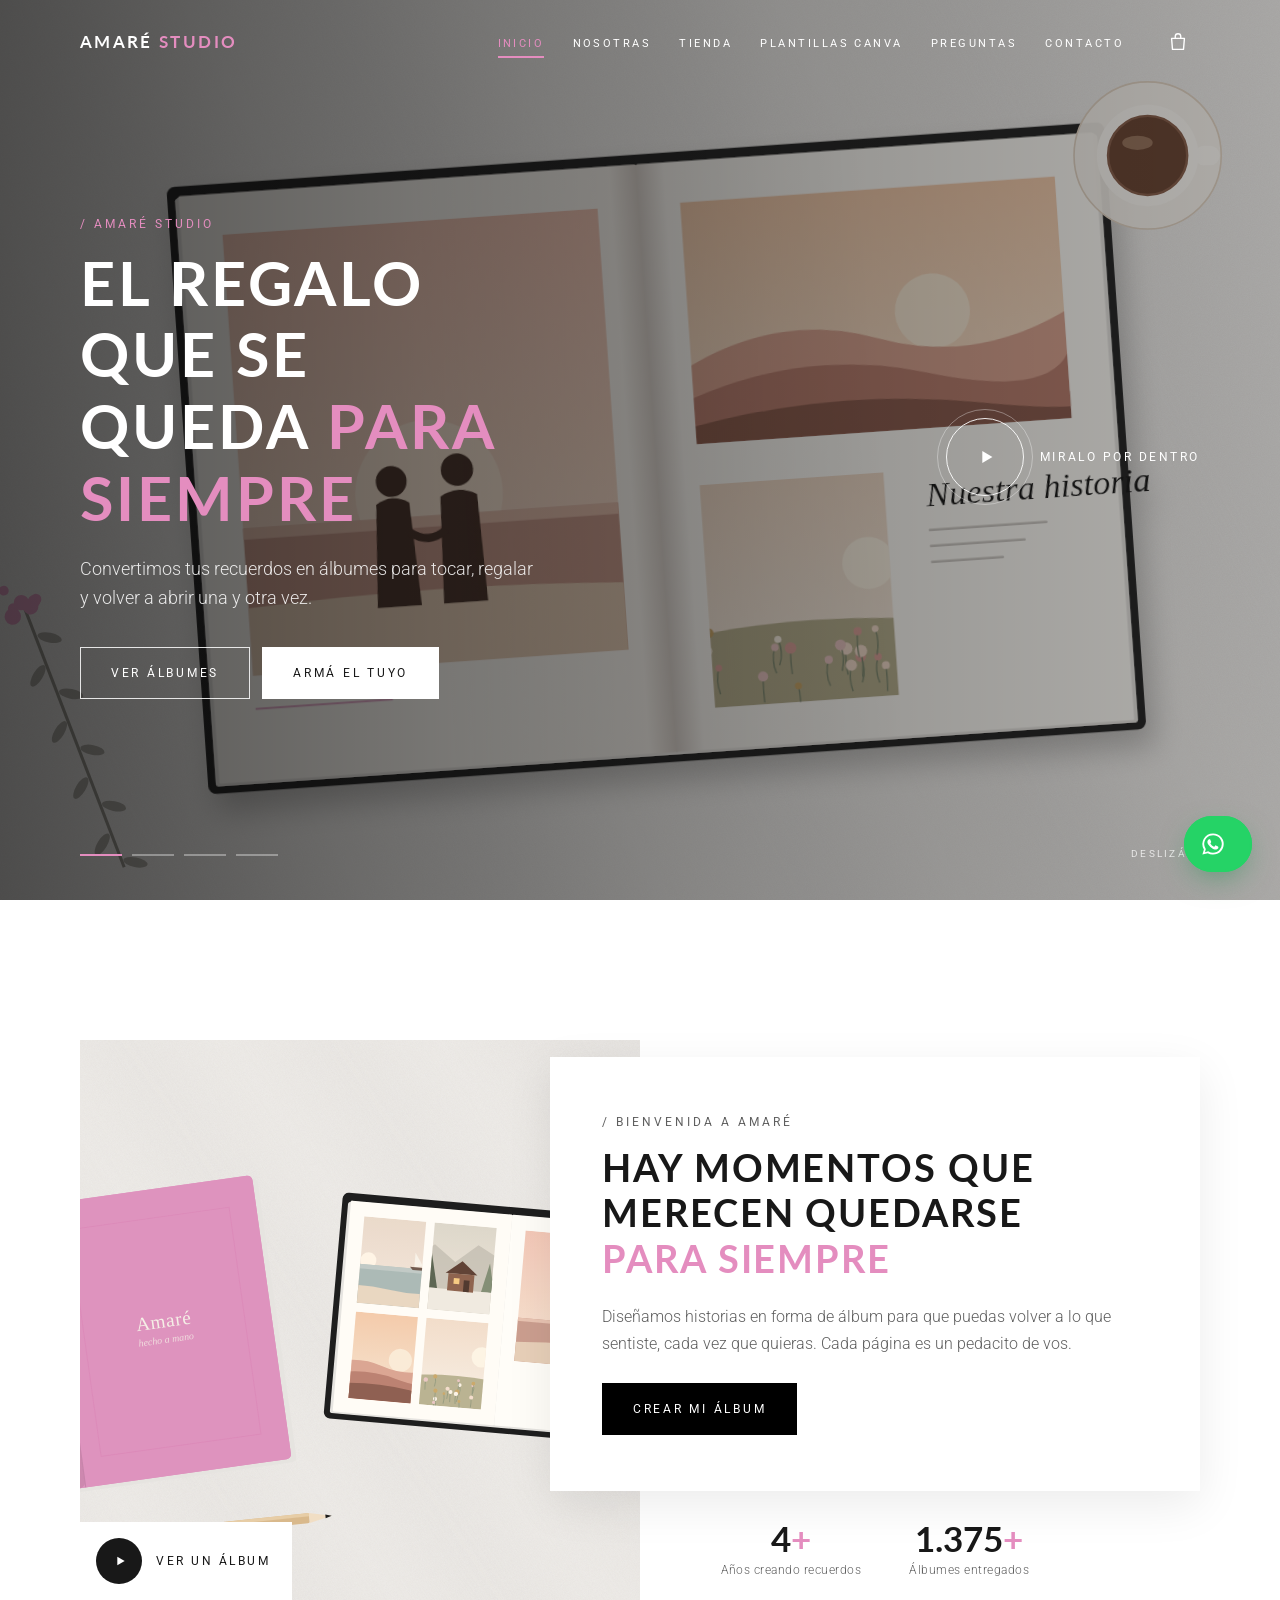
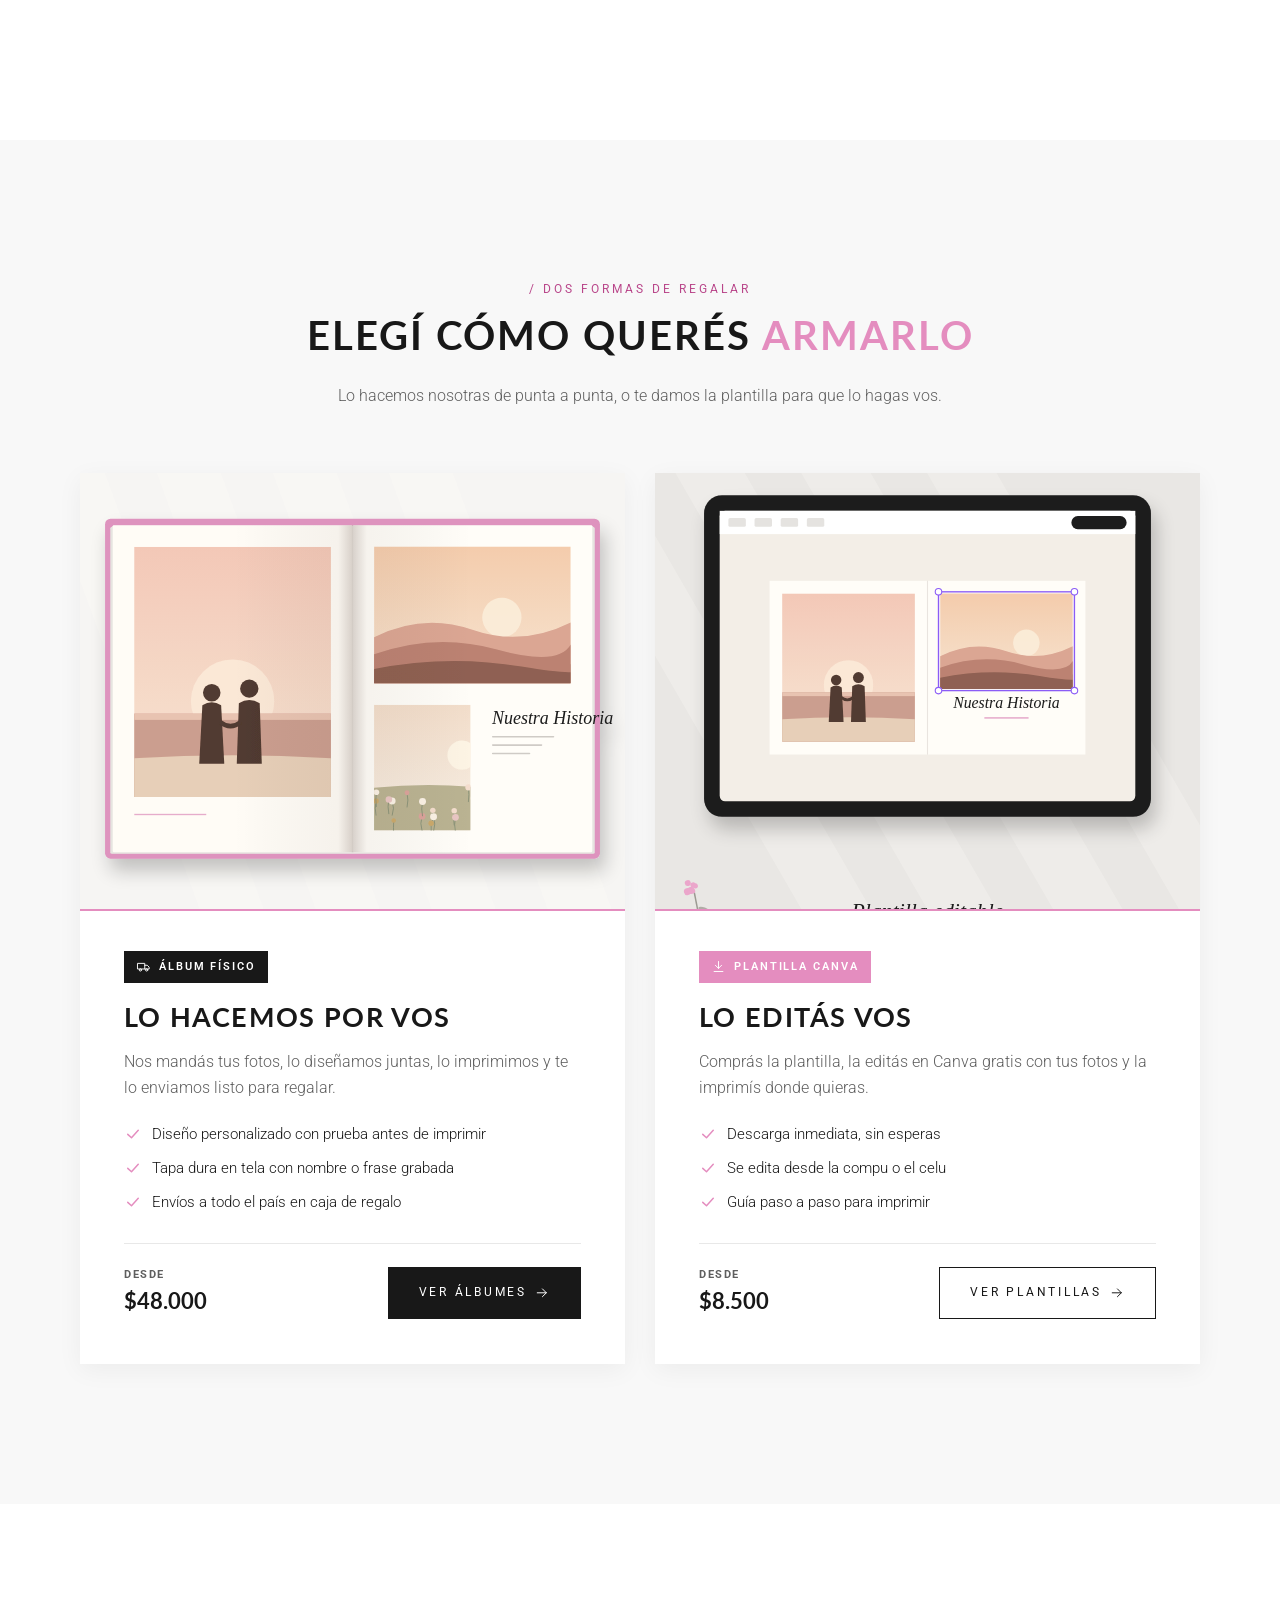
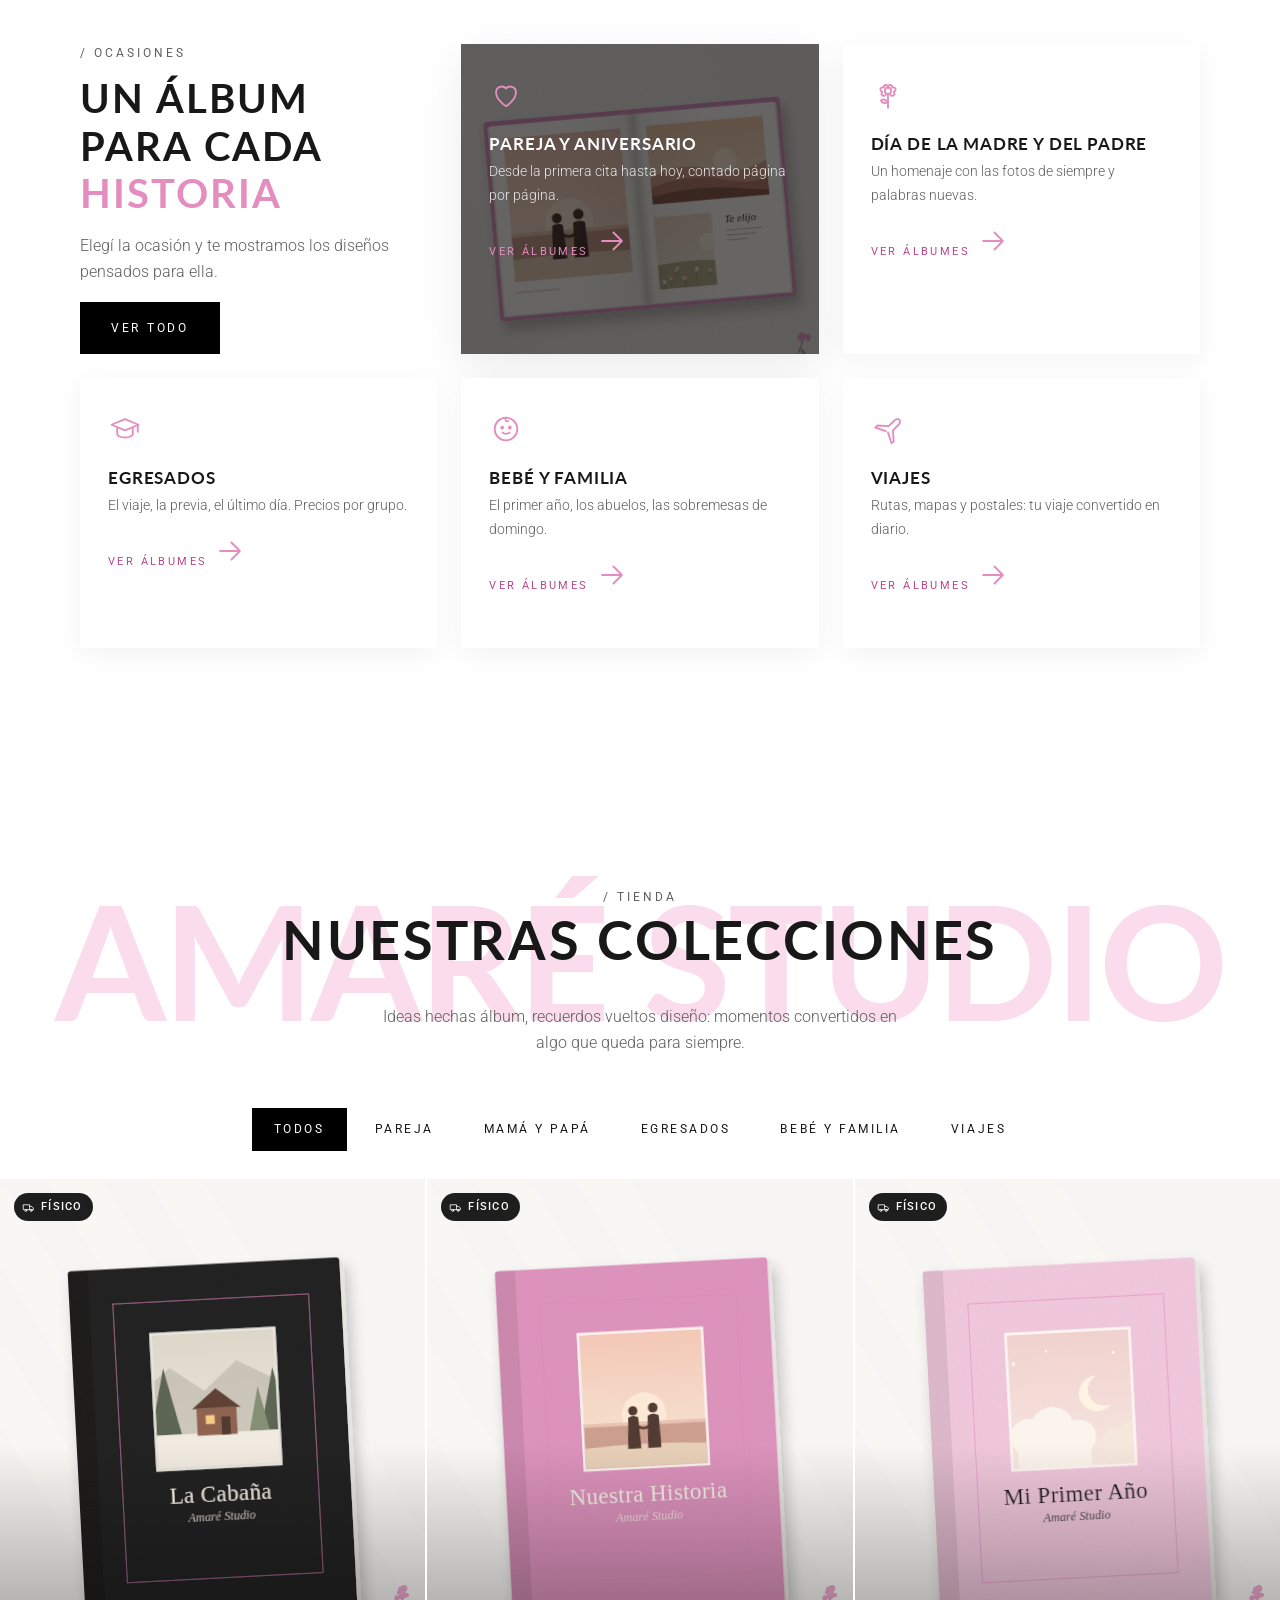
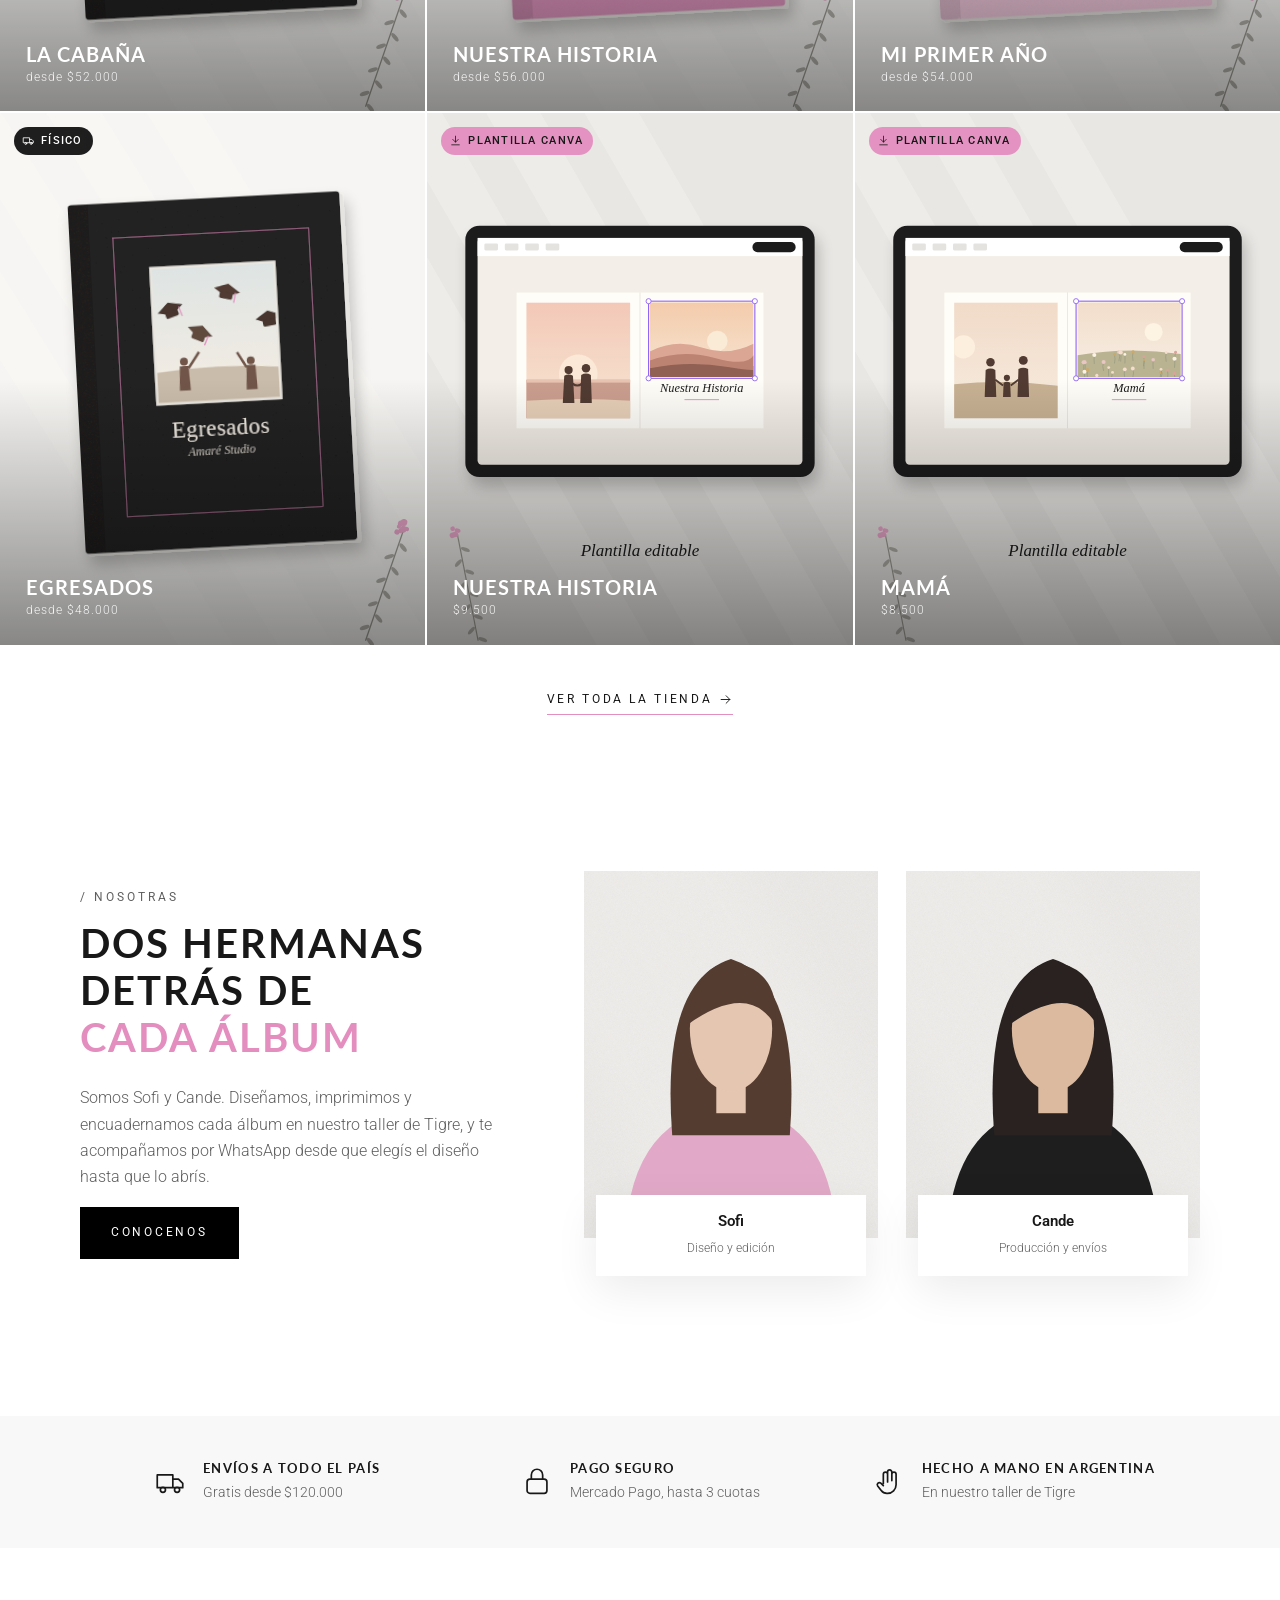
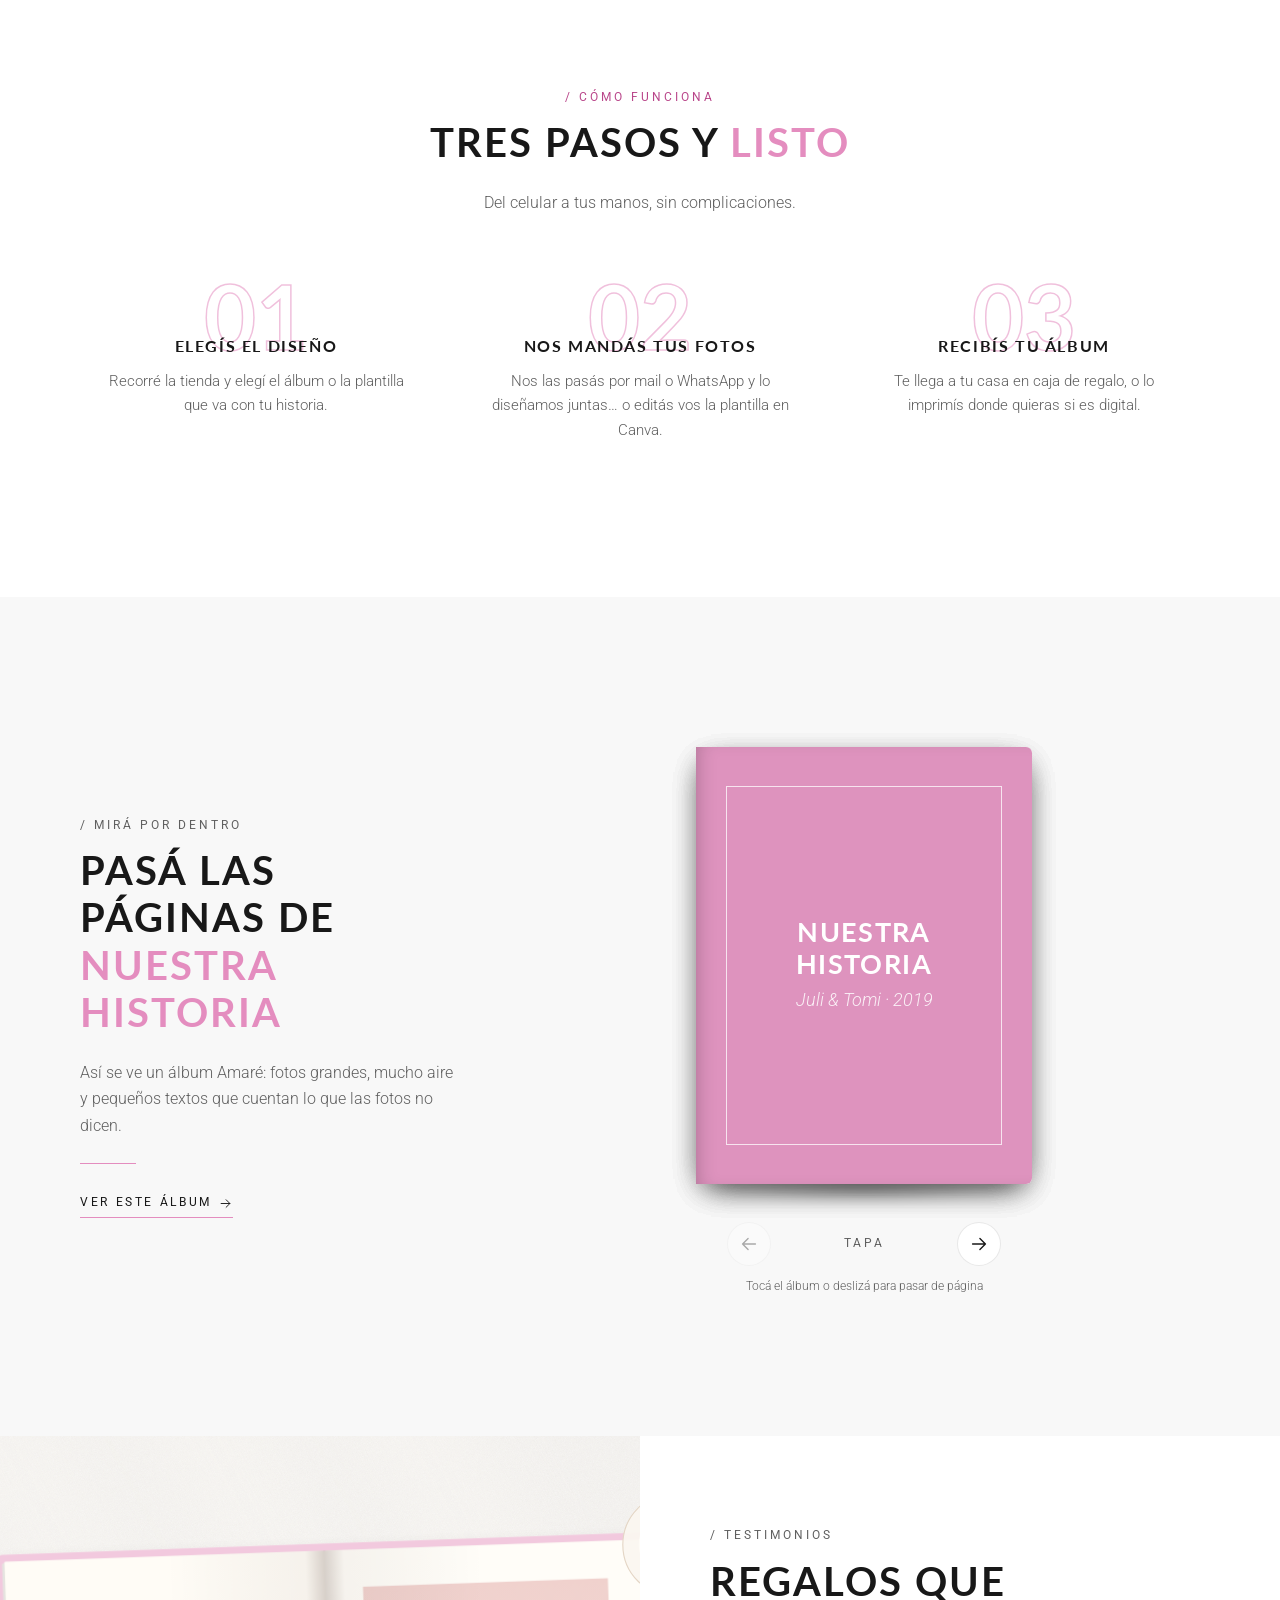
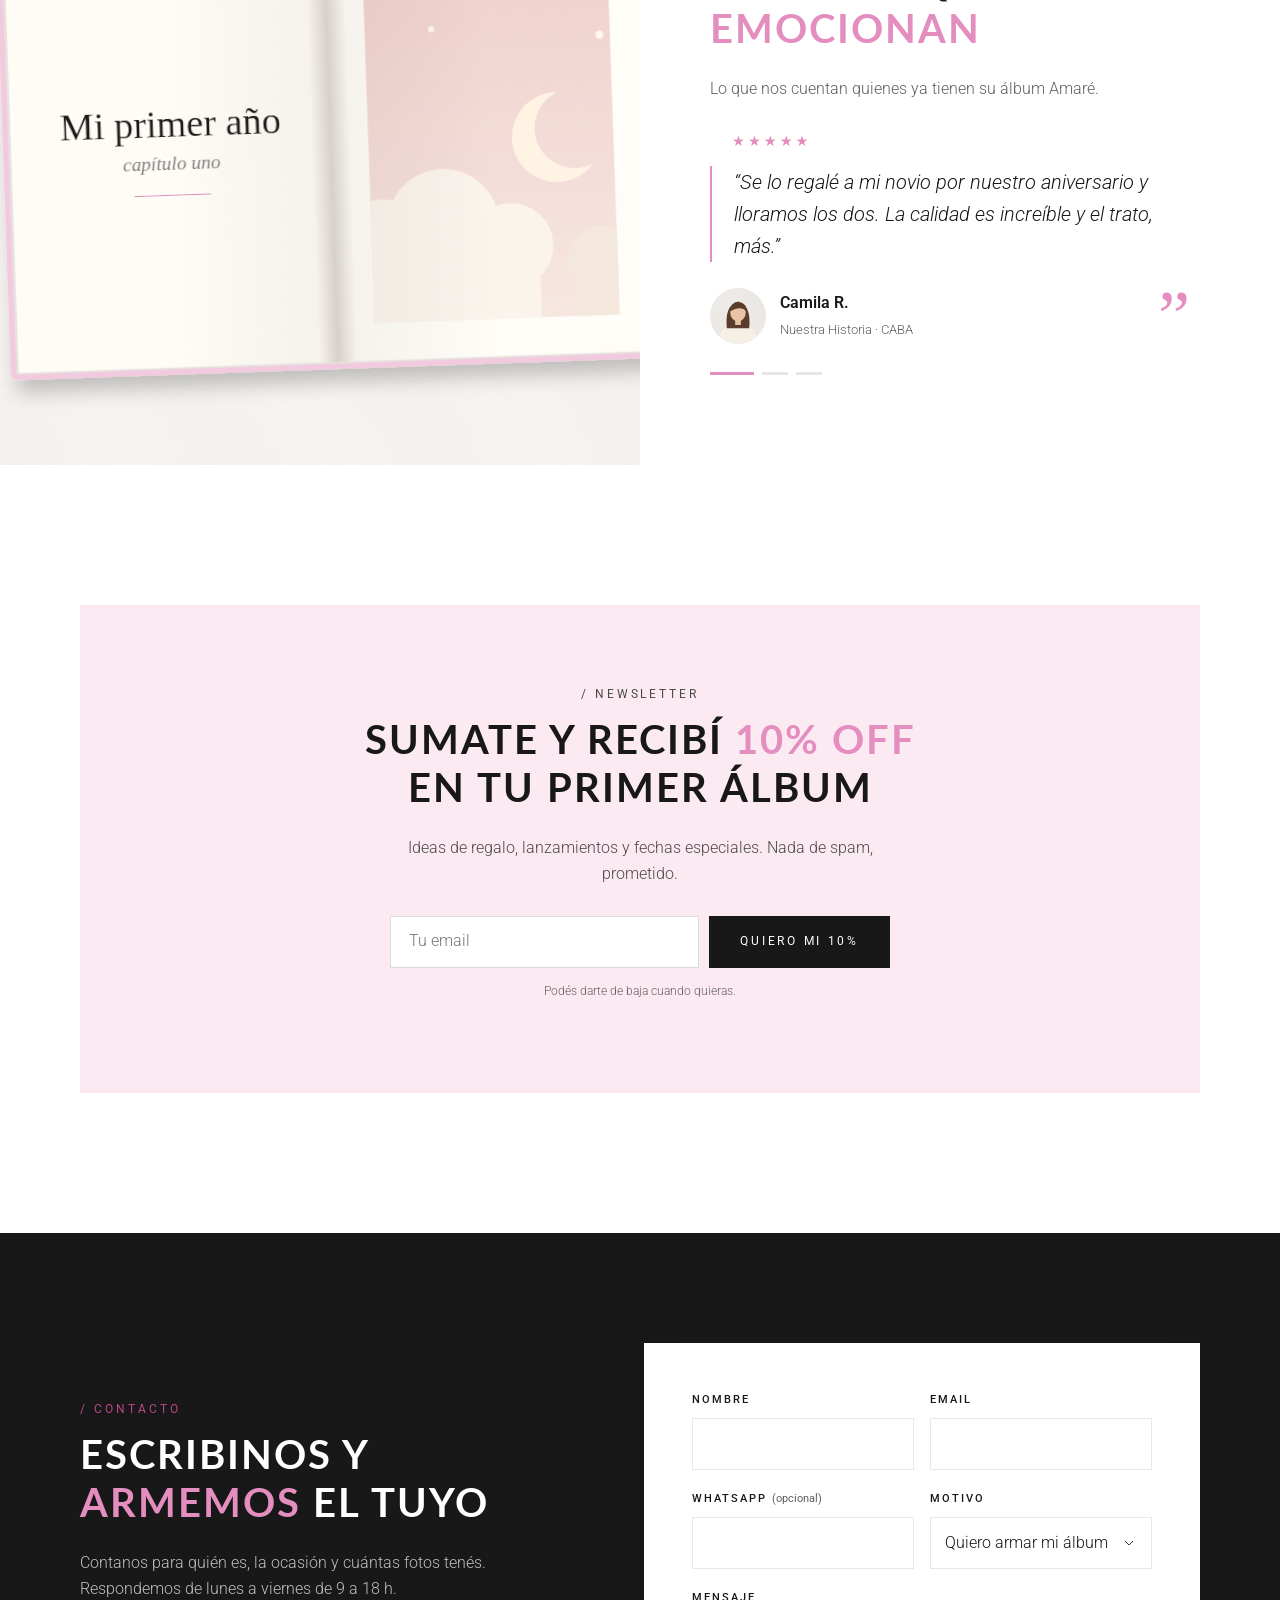
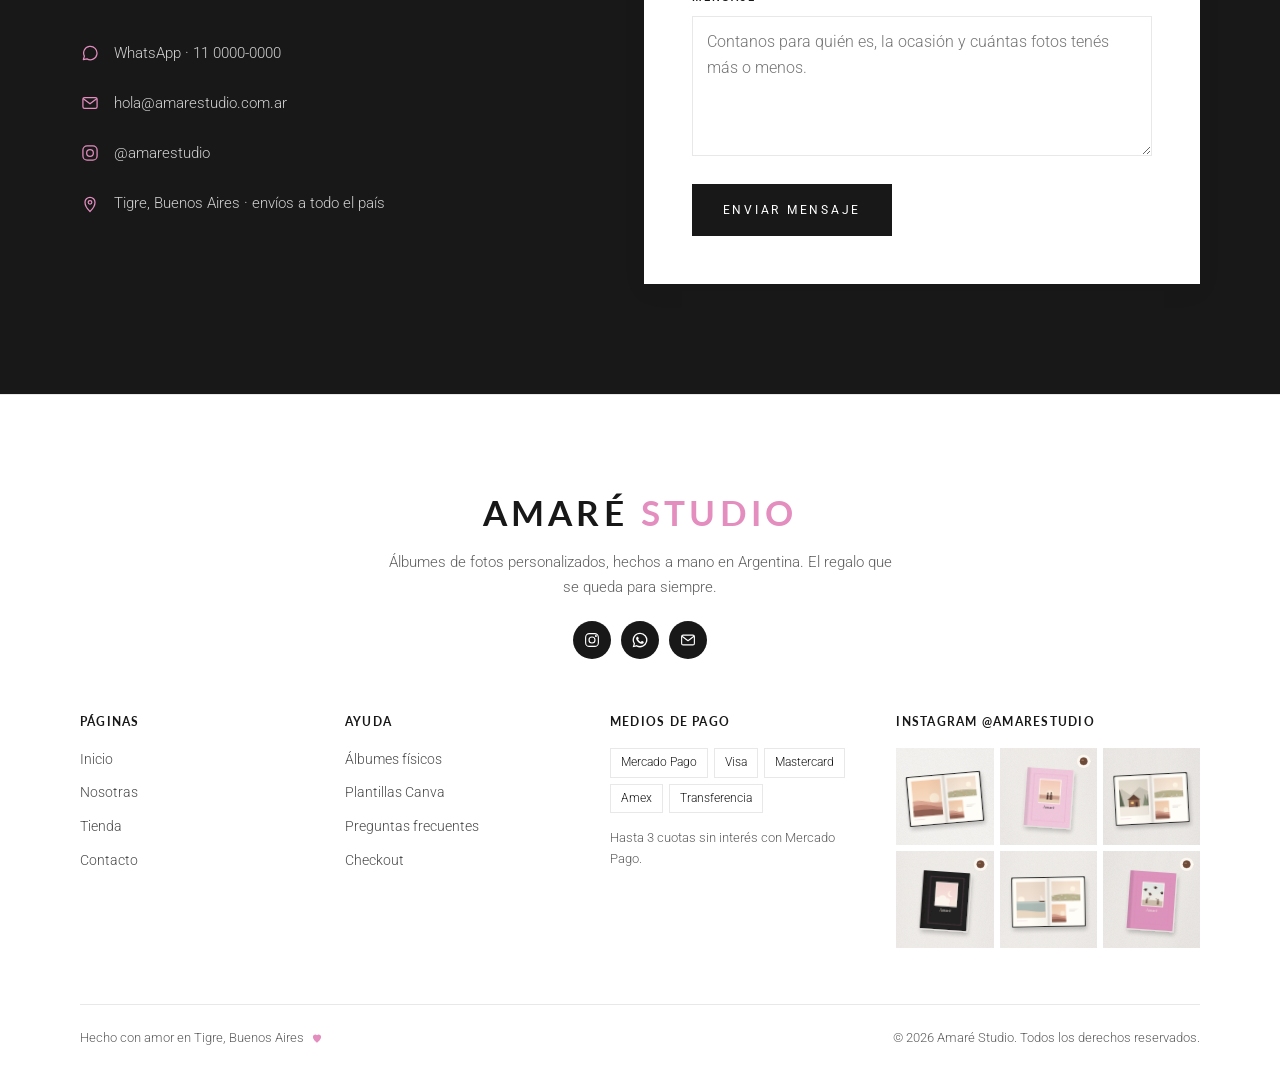
==== commit d4e634cb: "Tipografía: Lato Bold en mayúsculas para títulos, Roboto para textos y botones - Títulos (h1–h4, log" ====
--- a/index.html
+++ b/index.html
@@ -12,7 +12,7 @@
   <link rel="icon" href="assets/favicon.svg?v=20260929" type="image/svg+xml">
   <link rel="preconnect" href="https://fonts.googleapis.com">
   <link rel="preconnect" href="https://fonts.gstatic.com" crossorigin>
-  <link href="https://fonts.googleapis.com/css2?family=Cormorant+Garamond:ital,wght@0,400;0,500;0,600;1,400;1,500&family=Inter:wght@300;400;500;600;700&display=swap" rel="stylesheet">
+  <link href="https://fonts.googleapis.com/css2?family=Lato:wght@400;700&family=Roboto:ital,wght@0,300;0,400;0,500;1,300&display=swap" rel="stylesheet">
   <link rel="stylesheet" href="css/styles.css?v=20260929">
 </head>
 <body data-page="home" class="has-hero">
@@ -77,7 +77,7 @@
         </div>
         <div class="lines">
           <article class="line-card line-card--fisico reveal">
-            <a class="line-card-media" href="tienda.html?tipo=fisico" tabindex="-1" aria-hidden="true"><img src="assets/img/nuestra-historia-2.svg" alt="" width="1000" height="1250" loading="lazy"></a>
+            <a class="line-card-media" href="tienda.html#fisico" tabindex="-1" aria-hidden="true"><img src="assets/img/nuestra-historia-2.svg" alt="" width="1000" height="1250" loading="lazy"></a>
             <div class="line-card-body">
               <span class="line-card-label"><svg viewBox="0 0 24 24" aria-hidden="true"><path d="M3 7h11v9H3zM14 10h4l3 3v3h-7"/><circle cx="7" cy="17.5" r="1.8"/><circle cx="17" cy="17.5" r="1.8"/></svg> Álbum físico</span>
               <h3>Lo hacemos por vos</h3>
@@ -89,12 +89,12 @@
               </ul>
               <div class="card-foot">
                 <p class="from"><small>Desde</small>$48.000</p>
-                <a class="btn btn-primary" href="tienda.html?tipo=fisico">Ver álbumes <svg viewBox="0 0 24 24" aria-hidden="true"><path d="M5 12h14M13 6l6 6-6 6"/></svg></a>
+                <a class="btn btn-primary" href="tienda.html#fisico">Ver álbumes <svg viewBox="0 0 24 24" aria-hidden="true"><path d="M5 12h14M13 6l6 6-6 6"/></svg></a>
               </div>
             </div>
           </article>
           <article class="line-card line-card--digital reveal" style="--d:120ms">
-            <a class="line-card-media" href="tienda.html?tipo=digital" tabindex="-1" aria-hidden="true"><img src="assets/img/nuestra-historia-canva-1.svg" alt="" width="1000" height="1250" loading="lazy"></a>
+            <a class="line-card-media" href="tienda.html#digital" tabindex="-1" aria-hidden="true"><img src="assets/img/nuestra-historia-canva-1.svg" alt="" width="1000" height="1250" loading="lazy"></a>
             <div class="line-card-body">
               <span class="line-card-label"><svg viewBox="0 0 24 24" aria-hidden="true"><path d="M12 4v11M7 10l5 5 5-5M5 20h14"/></svg> Plantilla Canva</span>
               <h3>Lo editás vos</h3>
@@ -106,7 +106,7 @@
               </ul>
               <div class="card-foot">
                 <p class="from"><small>Desde</small>$8.500</p>
-                <a class="btn btn-outline" href="tienda.html?tipo=digital">Ver plantillas <svg viewBox="0 0 24 24" aria-hidden="true"><path d="M5 12h14M13 6l6 6-6 6"/></svg></a>
+                <a class="btn btn-outline" href="tienda.html#digital">Ver plantillas <svg viewBox="0 0 24 24" aria-hidden="true"><path d="M5 12h14M13 6l6 6-6 6"/></svg></a>
               </div>
             </div>
           </article>
@@ -123,35 +123,35 @@
           <p>Elegí la ocasión y te mostramos los diseños pensados para ella.</p>
           <a class="btn btn-dark" href="tienda.html">Ver todo</a>
         </div>
-          <a class="service-card reveal is-featured" href="tienda.html?ocasion=pareja" style="--d:0ms">
+          <a class="service-card reveal is-featured" href="tienda.html#pareja" style="--d:0ms">
             <img src="assets/img/col-pareja.svg" alt="" width="900" height="1150" loading="lazy">
             <svg viewBox="0 0 24 24" aria-hidden="true"><path d="M12 20s-7-4.4-7-10a4 4 0 0 1 7-2.6A4 4 0 0 1 19 10c0 5.6-7 10-7 10Z"/></svg>
             <h3>Pareja y aniversario</h3>
             <p>Desde la primera cita hasta hoy, contado página por página.</p>
             <span class="more">Ver álbumes <svg viewBox="0 0 24 24" aria-hidden="true"><path d="M5 12h14M13 6l6 6-6 6"/></svg></span>
           </a>
-          <a class="service-card reveal" href="tienda.html?ocasion=madre-padre" style="--d:90ms">
+          <a class="service-card reveal" href="tienda.html#madre-padre" style="--d:90ms">
             <img src="assets/img/col-dia-madre-padre.svg" alt="" width="900" height="1150" loading="lazy">
             <svg viewBox="0 0 24 24" aria-hidden="true"><circle cx="12" cy="9" r="2.2"/><path d="M12 6.8c0-2.5 3-2.5 3 0 2.4-.8 3.3 2 1 2.9 1.6 2-.8 3.8-2.4 2.2M12 6.8c0-2.5-3-2.5-3 0-2.4-.8-3.3 2-1 2.9-1.6 2 .8 3.8 2.4 2.2M12 11.2V21M12 17c-2-2-4-2-5-1 1 2 3 2 5 1Z"/></svg>
             <h3>Día de la Madre y del Padre</h3>
             <p>Un homenaje con las fotos de siempre y palabras nuevas.</p>
             <span class="more">Ver álbumes <svg viewBox="0 0 24 24" aria-hidden="true"><path d="M5 12h14M13 6l6 6-6 6"/></svg></span>
           </a>
-          <a class="service-card reveal" href="tienda.html?ocasion=egresados" style="--d:180ms">
+          <a class="service-card reveal" href="tienda.html#egresados" style="--d:180ms">
             <img src="assets/img/col-egresados.svg" alt="" width="900" height="1150" loading="lazy">
             <svg viewBox="0 0 24 24" aria-hidden="true"><path d="M2.5 9 12 5l9.5 4L12 13 2.5 9Z"/><path d="M6.5 11v4.5c0 1.4 2.5 2.5 5.5 2.5s5.5-1.1 5.5-2.5V11M21 9v5"/></svg>
             <h3>Egresados</h3>
             <p>El viaje, la previa, el último día. Precios por grupo.</p>
             <span class="more">Ver álbumes <svg viewBox="0 0 24 24" aria-hidden="true"><path d="M5 12h14M13 6l6 6-6 6"/></svg></span>
           </a>
-          <a class="service-card reveal" href="tienda.html?ocasion=bebe-familia" style="--d:0ms">
+          <a class="service-card reveal" href="tienda.html#bebe-familia" style="--d:0ms">
             <img src="assets/img/col-bebe-familia.svg" alt="" width="900" height="1150" loading="lazy">
             <svg viewBox="0 0 24 24" aria-hidden="true"><circle cx="12" cy="12" r="8"/><circle cx="9.3" cy="11" r=".7"/><circle cx="14.7" cy="11" r=".7"/><path d="M9.5 14.5c1.4 1.2 3.6 1.2 5 0M12 4c-1 1.5 0 3 1.5 2.5"/></svg>
             <h3>Bebé y familia</h3>
             <p>El primer año, los abuelos, las sobremesas de domingo.</p>
             <span class="more">Ver álbumes <svg viewBox="0 0 24 24" aria-hidden="true"><path d="M5 12h14M13 6l6 6-6 6"/></svg></span>
           </a>
-          <a class="service-card reveal" href="tienda.html?ocasion=viajes" style="--d:90ms">
+          <a class="service-card reveal" href="tienda.html#viajes" style="--d:90ms">
             <img src="assets/img/col-viajes.svg" alt="" width="900" height="1150" loading="lazy">
             <svg viewBox="0 0 24 24" aria-hidden="true"><path d="M10.5 13.5 3 11l1.5-1.5 8 .5 4-4c1-1 2.8-1.3 3.5-.5.8.7.5 2.5-.5 3.5l-4 4 .5 8L14.5 22 12 14.5"/></svg>
             <h3>Viajes</h3>
@@ -231,7 +231,7 @@
           <h2>Pasá las páginas de <em>Nuestra Historia</em></h2>
           <p>Así se ve un álbum Amaré: fotos grandes, mucho aire y pequeños textos que cuentan lo que las fotos no dicen.</p>
           <div class="gold-rule"></div>
-          <a class="link-arrow" href="producto.html?p=nuestra-historia">Ver este álbum <svg viewBox="0 0 24 24" aria-hidden="true"><path d="M5 12h14M13 6l6 6-6 6"/></svg></a>
+          <a class="link-arrow" href="producto.html#nuestra-historia">Ver este álbum <svg viewBox="0 0 24 24" aria-hidden="true"><path d="M5 12h14M13 6l6 6-6 6"/></svg></a>
         </div>
         <div class="flipbook reveal" data-flipbook tabindex="0" aria-label="Álbum de ejemplo. Usá las flechas para pasar las páginas." style="--d:150ms">
           <div class="fb-stage">
--- a/css/styles.css
+++ b/css/styles.css
@@ -22,12 +22,15 @@
   --pink-line: rgba(228, 141, 191, .55);
   --ink: #181818;             /* negro principal (textos, botones) */
   --ink-2: #000000;
-  --text-2: #555555;
-  --muted: #6B6B6B;
+  --text-2: #4A4A4A;
+  --muted: #5F5F5F;
   --line: rgba(0, 0, 0, .09);
 
-  --serif: "Cormorant Garamond", "Fraunces", Georgia, "Times New Roman", serif;
-  --sans: "Inter", system-ui, -apple-system, "Segoe UI", Roboto, sans-serif;
+  /* Títulos: Lato Bold en mayúsculas · Textos: Roboto Light · Botones: Roboto Regular en mayúsculas */
+  --display: "Lato", "Helvetica Neue", Arial, sans-serif;
+  --sans: "Roboto", system-ui, -apple-system, "Segoe UI", Arial, sans-serif;
+  --track-title: .05em;
+  --track-btn: .22em;
 
   --radius: 0px;
   --radius-lg: 0px;
@@ -55,6 +58,7 @@
   background: var(--bg);
   color: var(--ink);
   font-family: var(--sans);
+  font-weight: 300;
   font-size: 15px;
   line-height: 1.65;
   -webkit-font-smoothing: antialiased;
@@ -72,11 +76,12 @@
 svg { width: 1.25em; height: 1.25em; fill: none; stroke: currentColor; stroke-width: 1.5; stroke-linecap: round; stroke-linejoin: round; flex-shrink: 0; }
 svg.icon-fill { fill: currentColor; stroke: none; }
 
-h1, h2, h3, h4 { font-family: var(--serif); font-weight: 500; line-height: 1.05; margin: 0 0 .5em; color: var(--ink); letter-spacing: -.01em; }
-h1 { font-size: clamp(2.6rem, 8vw, 5.6rem); }
-h2 { font-size: clamp(2.1rem, 5.4vw, 3.8rem); }
-h3 { font-size: clamp(1.4rem, 2.6vw, 1.9rem); }
-h1 em, h2 em, h3 em { font-style: italic; font-weight: 400; }
+h1, h2, h3, h4 { font-family: var(--display); font-weight: 700; text-transform: uppercase; line-height: 1.18; margin: 0 0 .6em; color: var(--ink); letter-spacing: var(--track-title); text-wrap: balance; }
+strong, b { font-weight: 500; }
+h1 { font-size: clamp(2.1rem, 5.4vw, 3.8rem); }
+h2 { font-size: clamp(1.6rem, 3.4vw, 2.5rem); }
+h3 { font-size: clamp(1.05rem, 1.7vw, 1.3rem); }
+h1 em, h2 em, h3 em { font-style: normal; color: var(--pink); }
 p { margin: 0 0 1em; }
 ::selection { background: var(--pink); color: var(--ink); }
 :focus-visible { outline: 2px solid var(--pink); outline-offset: 3px; }
@@ -95,7 +100,7 @@
   text-transform: uppercase; color: var(--pink-ink); margin-bottom: 1.1em;
 }
 .eyebrow-slash::before { content: "/ "; }
-.serif { font-family: var(--serif); font-size: 1.6rem; line-height: 1.2; color: var(--ink); }
+.serif { font-family: var(--display); font-size: 1.6rem; line-height: 1.2; color: var(--ink); }
 .gold-rule { width: 56px; height: 1px; background: var(--pink); margin: 24px 0; }
 .gold-rule.center { margin-inline: auto; }
 .sr-only { position: absolute; width: 1px; height: 1px; padding: 0; margin: -1px; overflow: hidden; clip: rect(0, 0, 0, 0); white-space: nowrap; border: 0; }
@@ -116,7 +121,7 @@
   display: inline-flex; align-items: center; justify-content: center; gap: .6em;
   min-height: 52px; padding: 0 30px;
   background: var(--b-bg); color: var(--b-fg); border: 1px solid var(--b-bd); border-radius: var(--radius);
-  font-family: var(--sans); font-size: .78rem; font-weight: 500; letter-spacing: .16em; text-transform: uppercase;
+  font-family: var(--sans); font-size: .78rem; font-weight: 400; letter-spacing: var(--track-btn); text-transform: uppercase;
   transition: background .35s var(--ease), color .35s var(--ease), border-color .35s var(--ease), transform .2s var(--ease), box-shadow .35s var(--ease);
   white-space: nowrap;
 }
@@ -173,7 +178,7 @@
 }
 .site-header.is-scrolled::after { opacity: 1; }
 .site-header.is-scrolled .header-bar { height: calc(var(--header-h) - 12px); }
-.logo { font-family: var(--serif); font-size: 1.65rem; line-height: 1; color: var(--ink); text-align: center; white-space: nowrap; transition: color .4s var(--ease); }
+.logo { font-family: var(--display); font-size: 1.65rem; line-height: 1; color: var(--ink); text-align: center; white-space: nowrap; transition: color .4s var(--ease); }
 .logo em { font-style: italic; font-weight: 400; color: var(--pink); }
 .logo-large { font-size: clamp(2.4rem, 5vw, 3.2rem); }
 .main-nav { display: none; }
@@ -224,7 +229,7 @@
 .mobile-menu[aria-hidden="false"] li { opacity: 1; transform: none; }
 .mobile-menu li:nth-child(2) { transition-delay: .05s; } .mobile-menu li:nth-child(3) { transition-delay: .1s; }
 .mobile-menu li:nth-child(4) { transition-delay: .15s; } .mobile-menu li:nth-child(5) { transition-delay: .2s; } .mobile-menu li:nth-child(6) { transition-delay: .25s; }
-.mobile-menu a { display: block; padding: 14px 0; font-family: var(--serif); font-size: 2rem; }
+.mobile-menu a { display: block; padding: 14px 0; font-family: var(--display); font-size: 2rem; }
 .mobile-menu a[aria-current="page"] { font-style: italic; color: var(--pink-ink); }
 .mobile-menu-foot { display: flex; gap: 20px; }
 .mobile-menu-foot a { display: inline-flex; align-items: center; gap: 8px; font-family: var(--sans); font-size: .85rem; padding: 0; }
@@ -305,7 +310,7 @@
 .drawer-foot .btn-link { justify-self: center; }
 .drawer-note { font-size: .78rem; color: var(--muted); margin: 0; }
 .row { display: flex; justify-content: space-between; gap: 12px; margin: 0; font-size: .92rem; }
-.row-total { font-family: var(--serif); font-size: 1.5rem; color: var(--ink); padding-top: 6px; }
+.row-total { font-family: var(--display); font-size: 1.5rem; color: var(--ink); padding-top: 6px; }
 .free-ship { background: var(--surface); border: 1px solid var(--line); border-radius: var(--radius); padding: 12px 14px; font-size: .82rem; margin-bottom: 18px; }
 .free-ship p { display: flex; align-items: center; gap: 8px; margin: 0 0 8px; }
 .free-ship.is-done p { margin: 0; }
@@ -408,7 +413,7 @@
 .intro-card .btn { margin-top: 10px; }
 .counters { display: flex; gap: 48px; justify-content: center; padding: 30px 0 0; }
 .counter { text-align: center; }
-.counter strong { display: block; font-family: var(--serif); font-size: 2.6rem; font-weight: 500; color: var(--ink); line-height: 1; }
+.counter strong { display: block; font-family: var(--display); font-size: 2.6rem; font-weight: 500; color: var(--ink); line-height: 1; }
 .counter strong em { color: var(--pink); font-style: normal; }
 .counter small { font-size: .78rem; color: var(--muted); letter-spacing: .04em; }
 @media (min-width: 900px) {
@@ -440,7 +445,7 @@
 .checklist li { display: flex; gap: 10px; align-items: flex-start; }
 .checklist svg { color: var(--pink); margin-top: 3px; width: 18px; height: 18px; stroke-width: 2; }
 .line-card .card-foot { margin-top: auto; display: flex; flex-wrap: wrap; align-items: center; justify-content: space-between; gap: 16px; padding-top: 22px; border-top: 1px solid var(--line); }
-.line-card .from { font-family: var(--serif); font-size: 1.6rem; margin: 0; color: var(--ink); }
+.line-card .from { font-family: var(--display); font-size: 1.6rem; margin: 0; color: var(--ink); }
 .line-card .from small { font-family: var(--sans); font-size: .7rem; color: var(--muted); display: block; letter-spacing: .14em; text-transform: uppercase; }
 
 /* Grilla "servicios" del kit: título a la izquierda + tarjetas con ícono */
@@ -505,7 +510,7 @@
 .collection-tile::after { content: ""; position: absolute; inset: 0; background: linear-gradient(0deg, rgba(0, 0, 0, .6), rgba(0, 0, 0, 0) 50%); opacity: .75; transition: opacity .5s var(--ease); }
 .collection-tile .type-badge { z-index: 2; }
 .tile-caption { position: absolute; z-index: 2; left: 14px; right: 14px; bottom: 14px; color: #fff; display: grid; gap: 2px; transition: transform .5s var(--ease); }
-.tile-name { font-family: var(--serif); font-size: clamp(1.3rem, 2.4vw, 2rem); line-height: 1.05; }
+.tile-name { font-family: var(--display); font-size: clamp(1.3rem, 2.4vw, 2rem); line-height: 1.05; }
 .tile-price { font-size: .78rem; letter-spacing: .08em; opacity: .9; }
 @media (min-width: 768px) { .tile-caption { left: 26px; bottom: 24px; } }
 @media (hover: hover) {
@@ -544,7 +549,7 @@
 .fb-back { transform: rotateY(180deg); border-radius: 6px 0 0 6px; box-shadow: inset -12px 0 20px -12px rgba(0, 0, 0, .25), 0 10px 30px -10px rgba(0, 0, 0, .3); }
 .fb-page { position: absolute; inset: 0; padding: 7%; display: flex; flex-direction: column; gap: 5%; }
 .fb-page img { width: 100%; object-fit: cover; flex: 1; min-height: 0; background: var(--bg-soft); }
-.fb-page .fb-caption { font-family: var(--serif); font-style: italic; font-size: clamp(.7rem, 1.8vw, 1.2rem); color: var(--ink); text-align: center; margin: 0; }
+.fb-page .fb-caption { font-family: var(--display); font-style: italic; font-size: clamp(.7rem, 1.8vw, 1.2rem); color: var(--ink); text-align: center; margin: 0; }
 .fb-page .fb-small { font-size: clamp(.45rem, 1vw, .7rem); letter-spacing: .16em; text-transform: uppercase; color: var(--muted); text-align: center; margin: 0; }
 .fb-page-text { justify-content: center; align-items: center; text-align: center; }
 .fb-page-text h3 { font-size: clamp(1rem, 3.2vw, 2.2rem); margin: 0; }
@@ -553,9 +558,9 @@
 .fb-cover { background: #DE93BE; color: var(--bg); display: grid; place-items: center; text-align: center; }
 .fb-cover::before { content: ""; position: absolute; inset: 9%; border: 1px solid rgba(255, 255, 255, .75); }
 .fb-cover h3 { color: var(--bg); font-size: clamp(1.2rem, 4vw, 2.8rem); margin: 0; }
-.fb-cover p { font-family: var(--serif); font-style: italic; margin: 6px 0 0; font-size: clamp(.7rem, 1.6vw, 1.1rem); opacity: .85; }
+.fb-cover p { font-family: var(--display); font-style: italic; margin: 6px 0 0; font-size: clamp(.7rem, 1.6vw, 1.1rem); opacity: .85; }
 .fb-backcover { background: #181818; display: grid; place-items: center; }
-.fb-backcover span { font-family: var(--serif); font-style: italic; color: var(--bg); opacity: .8; font-size: clamp(.8rem, 1.8vw, 1.2rem); }
+.fb-backcover span { font-family: var(--display); font-style: italic; color: var(--bg); opacity: .8; font-size: clamp(.8rem, 1.8vw, 1.2rem); }
 .fb-controls { display: flex; align-items: center; justify-content: center; gap: 18px; margin-top: 14px; }
 .fb-controls .icon-btn { border: 1px solid var(--line); background: var(--surface); }
 .fb-controls .icon-btn:disabled { opacity: .35; pointer-events: none; }
@@ -572,13 +577,13 @@
 .testi-slider { position: relative; margin-top: 28px; }
 .testi-slide { display: none; animation: line-in .6s var(--ease-out); }
 .testi-slide.is-active { display: block; }
-.testi-slide blockquote { margin: 0; padding-left: 22px; border-left: 2px solid var(--pink); font-family: var(--serif); font-style: italic; font-size: clamp(1.25rem, 2.2vw, 1.55rem); line-height: 1.4; color: var(--ink); }
+.testi-slide blockquote { margin: 0; padding-left: 22px; border-left: 2px solid var(--pink); font-family: var(--display); font-style: italic; font-size: clamp(1.25rem, 2.2vw, 1.55rem); line-height: 1.4; color: var(--ink); }
 .testi-slide .stars { color: var(--pink); letter-spacing: 3px; font-size: .9rem; margin: 0 0 12px 22px; }
 .testi-author { display: flex; align-items: center; gap: 14px; margin-top: 26px; }
 .testi-author img { width: 56px; height: 56px; border-radius: 50%; object-fit: cover; }
 .testi-author strong { display: block; font-weight: 600; color: var(--ink); }
 .testi-author small { color: var(--muted); font-size: .8rem; }
-.testi-author .quote-mark { margin-left: auto; font-family: var(--serif); font-size: 4.5rem; line-height: .6; color: var(--pink); }
+.testi-author .quote-mark { margin-left: auto; font-family: var(--display); font-size: 4.5rem; line-height: .6; color: var(--pink); }
 .testi-dots { display: flex; gap: 8px; margin-top: 28px; }
 .testi-dots button { width: 26px; height: 3px; background: var(--line-strong); transition: background .3s, width .3s; }
 .testi-dots button.is-active { width: 44px; background: var(--pink); }
@@ -731,7 +736,7 @@
 .product-kicker { display: flex; flex-wrap: wrap; align-items: center; gap: 12px; font-size: .75rem; letter-spacing: .1em; color: var(--muted); margin-bottom: 18px; }
 .product-kicker a:hover { color: var(--ink); text-decoration: underline; }
 .product-buy h1 { font-size: clamp(2.6rem, 6vw, 4.2rem); margin-bottom: .2em; }
-.product-lead { font-family: var(--serif); font-style: italic; font-size: 1.3rem; line-height: 1.35; color: var(--text-2); }
+.product-lead { font-family: var(--display); font-style: italic; font-size: 1.3rem; line-height: 1.35; color: var(--text-2); }
 .product-price-big { font-size: 1.6rem; font-weight: 500; margin: 20px 0 2px; }
 .product-price-big [data-price] { display: inline-block; }
 .flash { animation: flash .5s var(--ease-out); }
@@ -794,14 +799,14 @@
 .faq { max-width: 820px; margin: 0 auto; }
 .faq-group + .faq-group { margin-top: 56px; }
 .faq-group h2 { font-size: clamp(1.8rem, 3.6vw, 2.4rem); }
-.faq .accordion-item summary { font-family: var(--serif); text-transform: none; letter-spacing: 0; font-size: 1.35rem; font-weight: 500; }
+.faq .accordion-item summary { font-family: var(--display); text-transform: none; letter-spacing: 0; font-size: 1.35rem; font-weight: 500; }
 
 /* 23 · Checkout ---------------------------------------------------------- */
 .checkout-layout { display: grid; gap: 32px; padding-bottom: 100px; }
 @media (min-width: 1000px) { .checkout-layout { grid-template-columns: 1.3fr 1fr; gap: 56px; align-items: start; } }
 .checkout-step { background: var(--surface); border-radius: var(--radius-lg); padding: 28px 22px; box-shadow: var(--shadow-sm); margin-bottom: 18px; border: 0; }
 @media (min-width: 768px) { .checkout-step { padding: 36px 36px 30px; } }
-.checkout-step legend { float: left; width: 100%; display: flex; align-items: center; gap: 14px; font-family: var(--serif); font-size: 1.7rem; margin-bottom: 22px; padding: 0; }
+.checkout-step legend { float: left; width: 100%; display: flex; align-items: center; gap: 14px; font-family: var(--display); font-size: 1.7rem; margin-bottom: 22px; padding: 0; }
 .checkout-step legend + * { clear: both; }
 .step-badge { display: inline-grid; place-items: center; width: 34px; height: 34px; border-radius: 50%; border: 1px solid var(--pink); font-family: var(--sans); font-size: .85rem; color: var(--ink); }
 .grid-2 { display: grid; gap: 0 16px; }
@@ -848,7 +853,7 @@
 
 /* 24 · Páginas internas -------------------------------------------------- */
 .story-copy p { color: var(--text-2); }
-.signature { font-family: var(--serif); font-style: italic; font-size: 2rem; color: var(--pink-ink); margin: 20px 0 0; }
+.signature { font-family: var(--display); font-style: italic; font-size: 2rem; color: var(--pink-ink); margin: 20px 0 0; }
 .values-layout { display: grid; gap: 36px; align-items: center; }
 .values-layout .values-intro p { color: var(--muted); }
 .values { display: grid; gap: 18px; }
@@ -895,3 +900,55 @@
 .collections-head h2 { text-transform: none; letter-spacing: 0; }
 .section-related { background: var(--bg-soft); margin-top: 0; }
 .order-success .btn-outline { margin-top: 18px; }
+.map-card { background: var(--bg-soft); padding-block: clamp(48px, 7vw, 80px); }
+.map-card-inner { display: grid; gap: 20px; align-items: center; }
+.map-card-inner > svg { width: 44px; height: 44px; color: var(--pink); stroke-width: 1.2; }
+.map-card h2 { font-size: clamp(1.8rem, 3.6vw, 2.6rem); margin-bottom: .2em; }
+.map-card p.muted { margin: 0; }
+@media (min-width: 800px) { .map-card-inner { grid-template-columns: auto 1fr auto; gap: 32px; } }
+
+
+/* 27 · Tipografía: Lato (títulos) + Roboto (textos y botones) ------------- */
+.logo { font-weight: 700; text-transform: uppercase; letter-spacing: .14em; font-size: 1.05rem; }
+.logo em { font-style: normal; }
+.logo-large { font-size: clamp(1.6rem, 3.6vw, 2.2rem); letter-spacing: .12em; }
+.main-nav a, .tab, .link-arrow, .play-btn, .video-chip, .service-card .more, .btn-link,
+.hero-scroll, .fb-status, .filters-toggle { font-family: var(--sans); font-weight: 400; letter-spacing: var(--track-btn); }
+.btn-link { letter-spacing: .12em; text-transform: uppercase; font-size: .72rem; }
+.eyebrow { font-weight: 400; letter-spacing: .26em; }
+.mobile-menu a { font-weight: 700; text-transform: uppercase; letter-spacing: var(--track-title); font-size: 1.35rem; }
+.watermark, .step-num { font-family: var(--display); }
+.step h3, .value h3, .faq-group-title, .footer-col h3, .trust-list strong { font-family: var(--display); font-weight: 700; letter-spacing: .1em; }
+.row-total, .line-card .from, .counter strong, .tile-name { font-weight: 700; }
+.tile-name { text-transform: uppercase; letter-spacing: var(--track-title); font-size: clamp(.95rem, 1.6vw, 1.25rem); }
+.counter strong { font-size: 2.2rem; }
+.line-card .from { font-size: 1.35rem; }
+.row-total { font-size: 1.2rem; }
+.checkout-step legend { font-weight: 700; text-transform: uppercase; letter-spacing: var(--track-title); font-size: 1.1rem; }
+.faq .accordion-item summary, .faq-cols .accordion-item summary { font-family: var(--sans); font-weight: 400; }
+.accordion-item summary { font-weight: 400; }
+/* textos destacados en Roboto Light itálica */
+.fb-page .fb-caption, .fb-cover p, .fb-backcover span, .testi-slide blockquote, .product-lead, .signature, .serif {
+  font-family: var(--sans); font-weight: 300; font-style: italic; letter-spacing: 0; text-transform: none;
+}
+.testi-slide blockquote { font-size: clamp(1.05rem, 1.8vw, 1.25rem); line-height: 1.6; }
+.product-lead { font-size: 1.1rem; line-height: 1.55; }
+.signature { font-size: 1.5rem; }
+.serif { font-size: 1.2rem; }
+.testi-author .quote-mark { font-family: Georgia, serif; }
+.fb-page-text h3 { font-size: clamp(.7rem, 2vw, 1.3rem); }
+.fb-cover h3 { font-size: clamp(.8rem, 2.4vw, 1.7rem); color: #fff; }
+.product-buy h1 { font-size: clamp(1.9rem, 4vw, 2.8rem); }
+.product-name { font-size: clamp(.95rem, 1.5vw, 1.1rem); }
+.page-banner h1 { font-size: clamp(2rem, 5vw, 3.2rem); }
+.intro-card h2 { font-size: clamp(1.6rem, 3.2vw, 2.4rem); }
+.shop-title { font-size: clamp(1.4rem, 2.6vw, 1.9rem); }
+.line-body h4 { font-size: .95rem; }
+.drawer-head h2 { font-size: 1.2rem; }
+.order-summary h2 { font-size: 1.2rem; }
+.line-card h3 { font-size: clamp(1.3rem, 2.4vw, 1.7rem); }
+.service-card h3 { font-size: 1.05rem; }
+.cta-band h2 { font-size: clamp(1.5rem, 3vw, 2.2rem); }
+.collections-head h2 { text-transform: uppercase; letter-spacing: var(--track-title); }
+.hero h1, .page-banner h1 { font-weight: 700; }
+.logo em { font-weight: 700; }
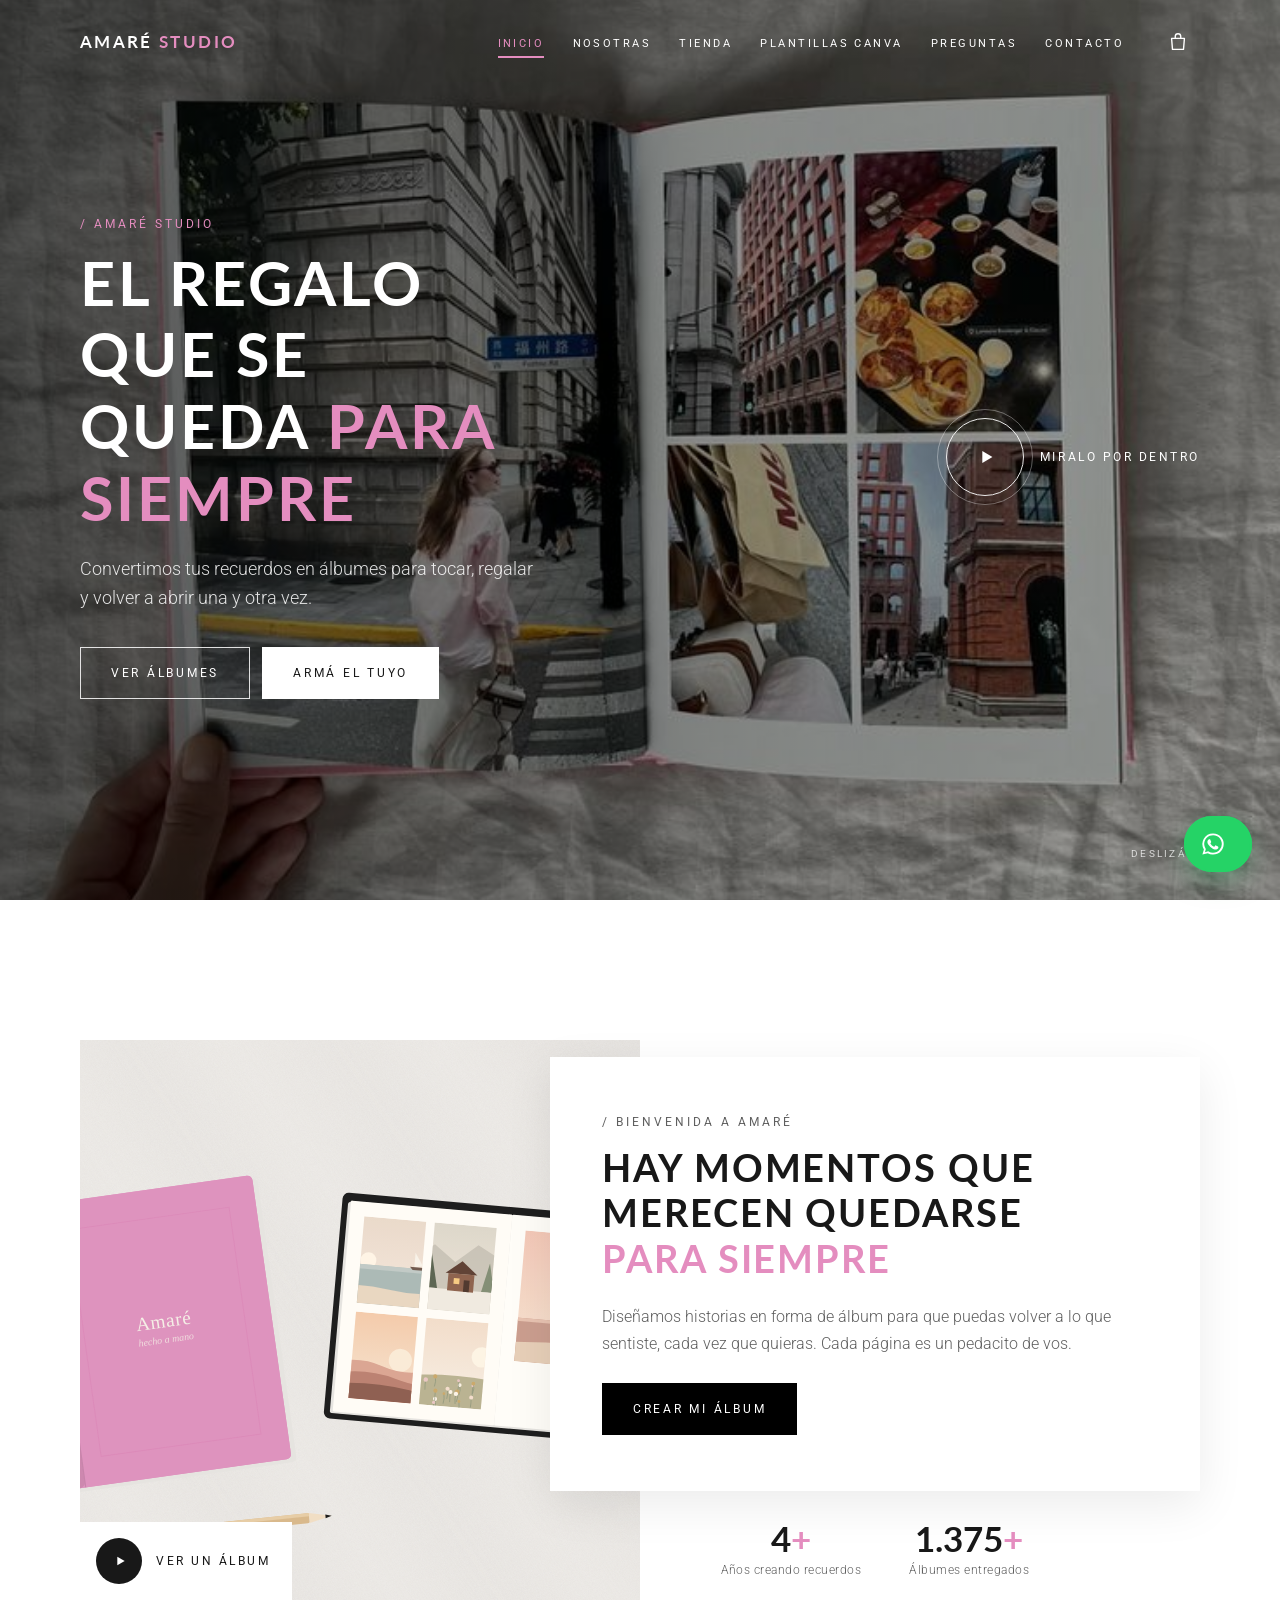
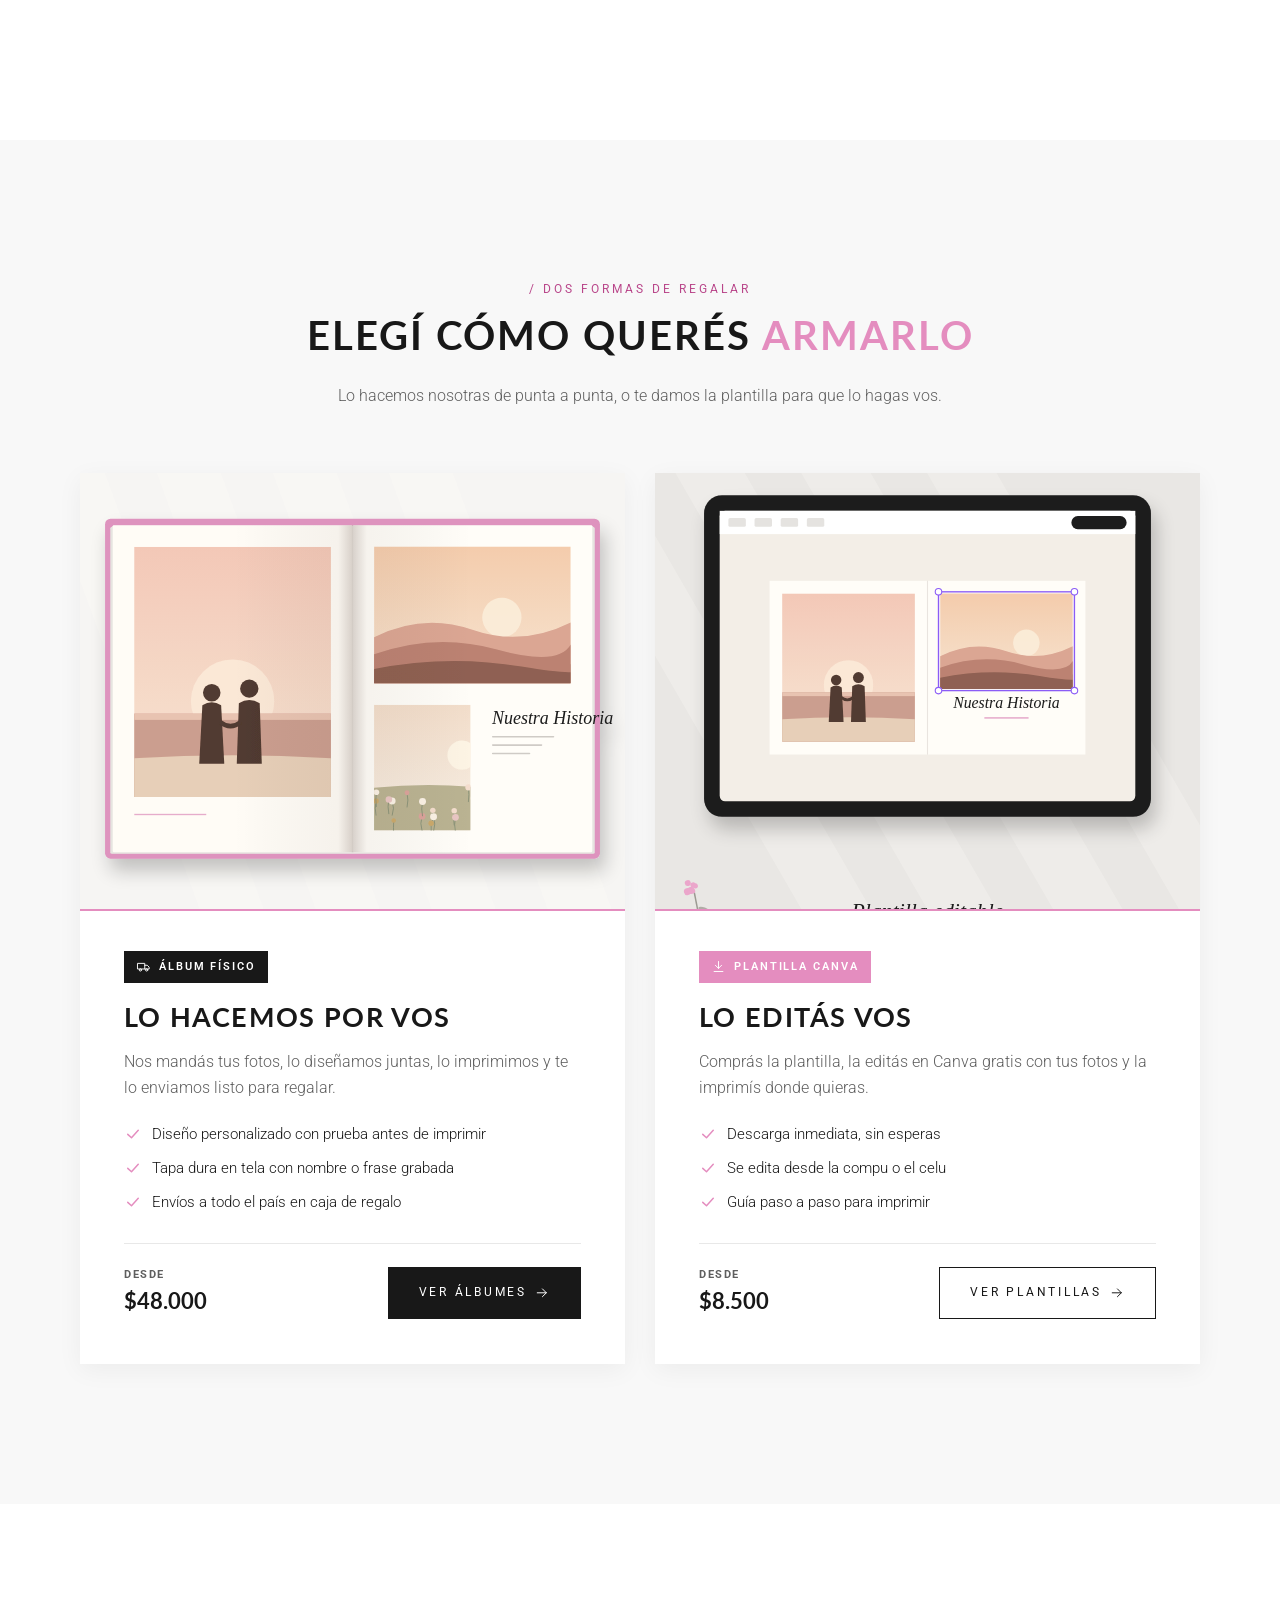
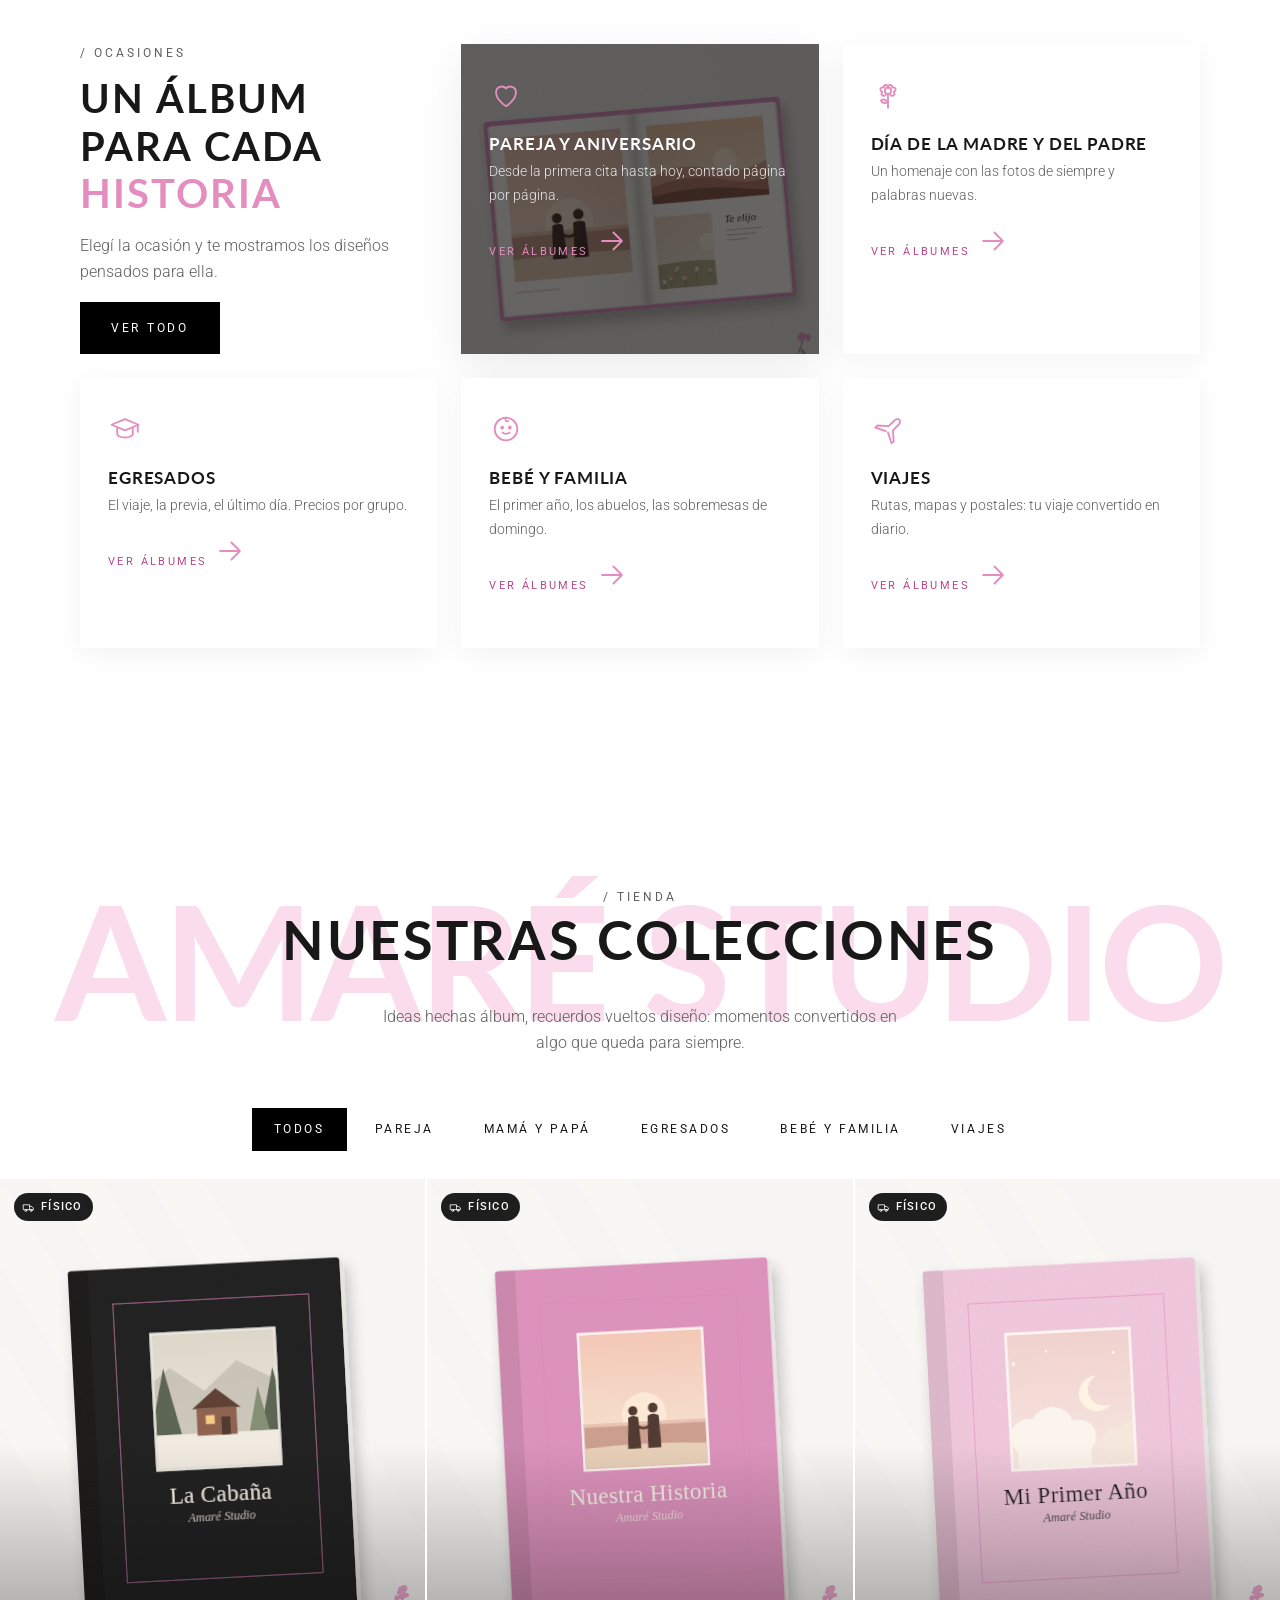
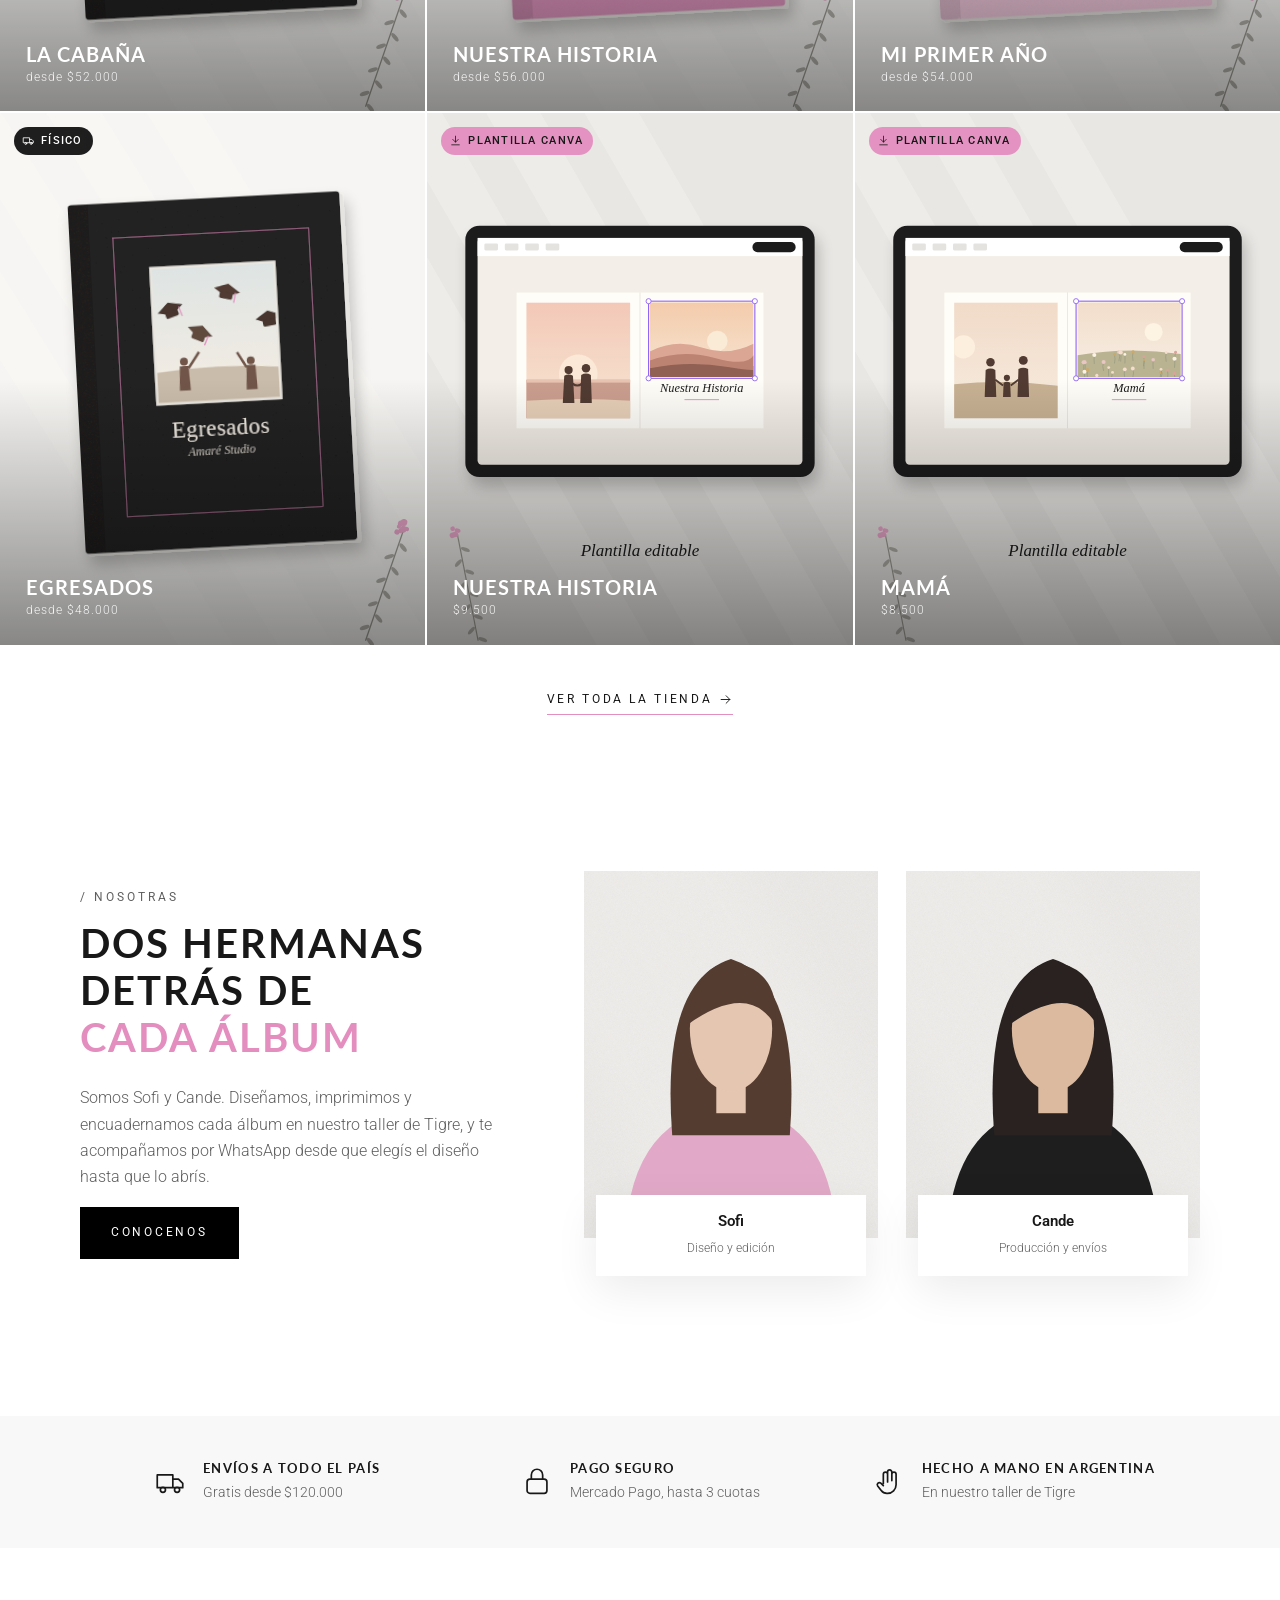
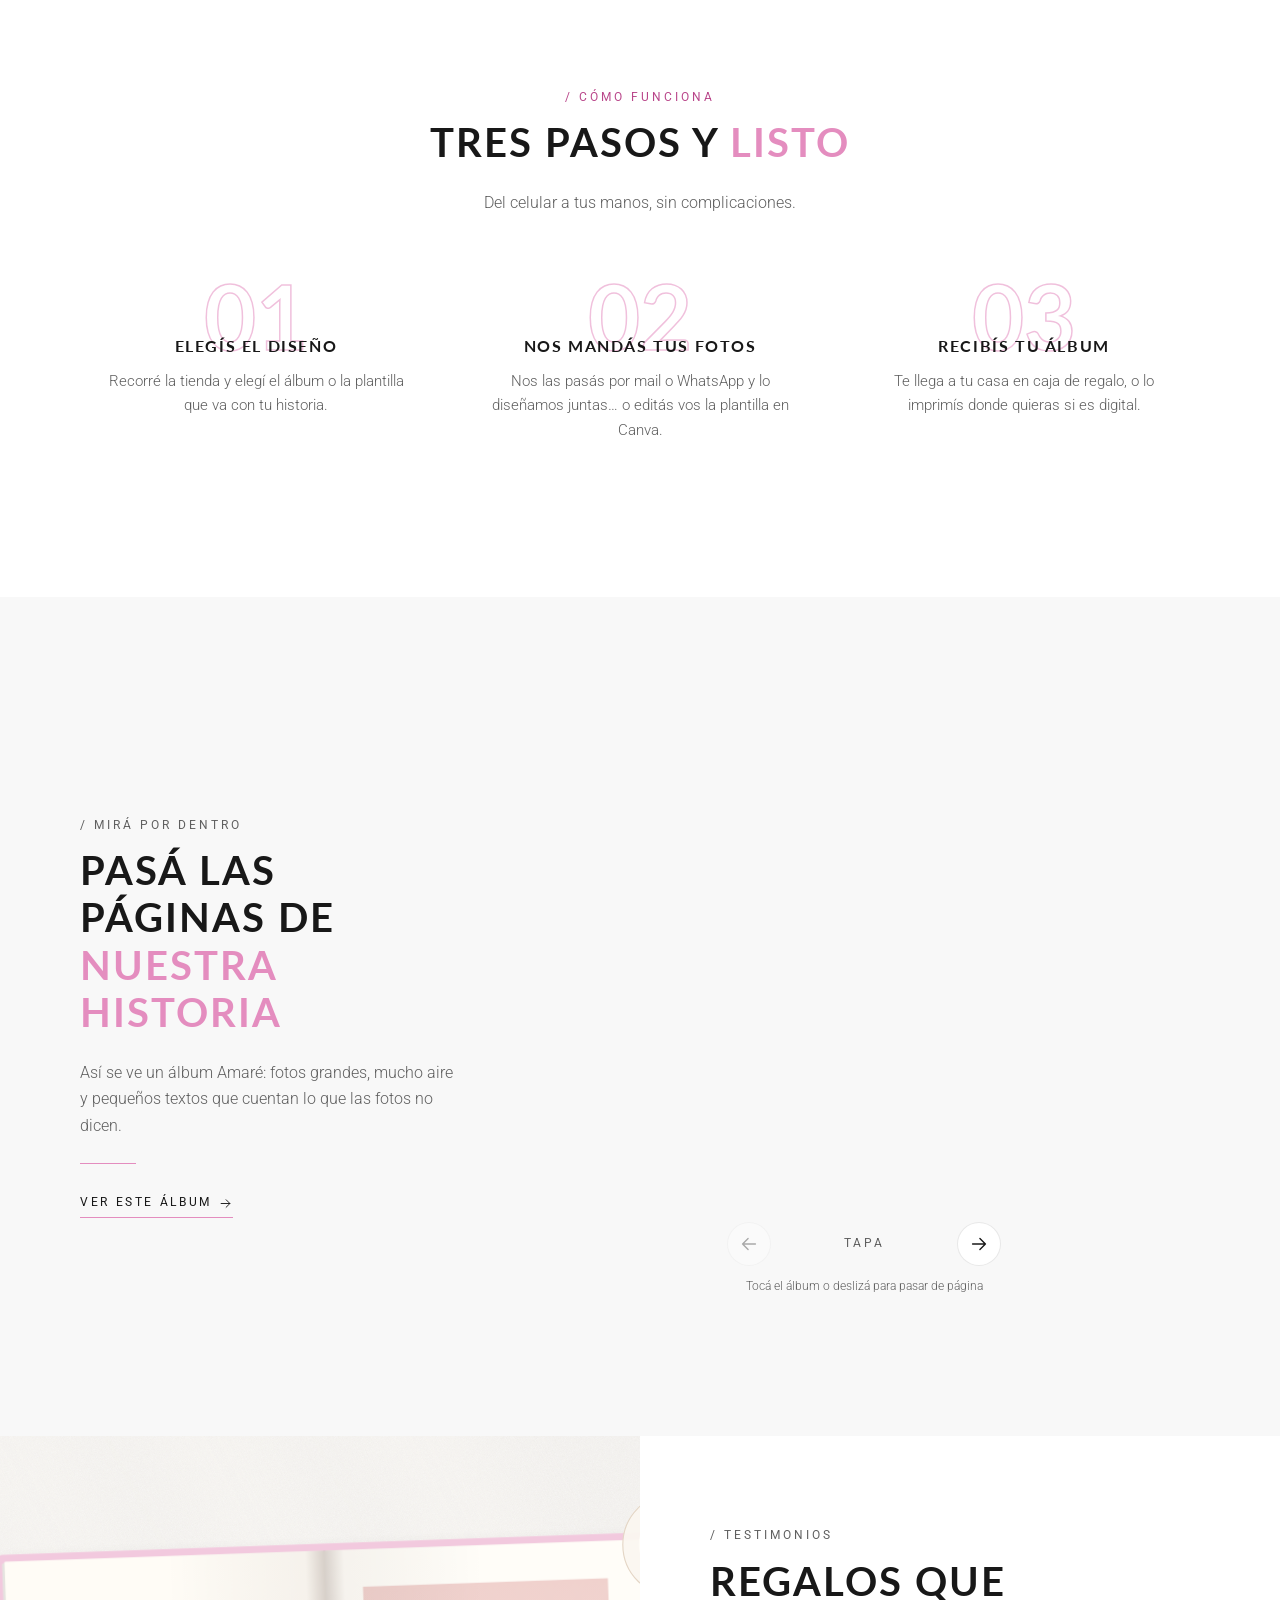
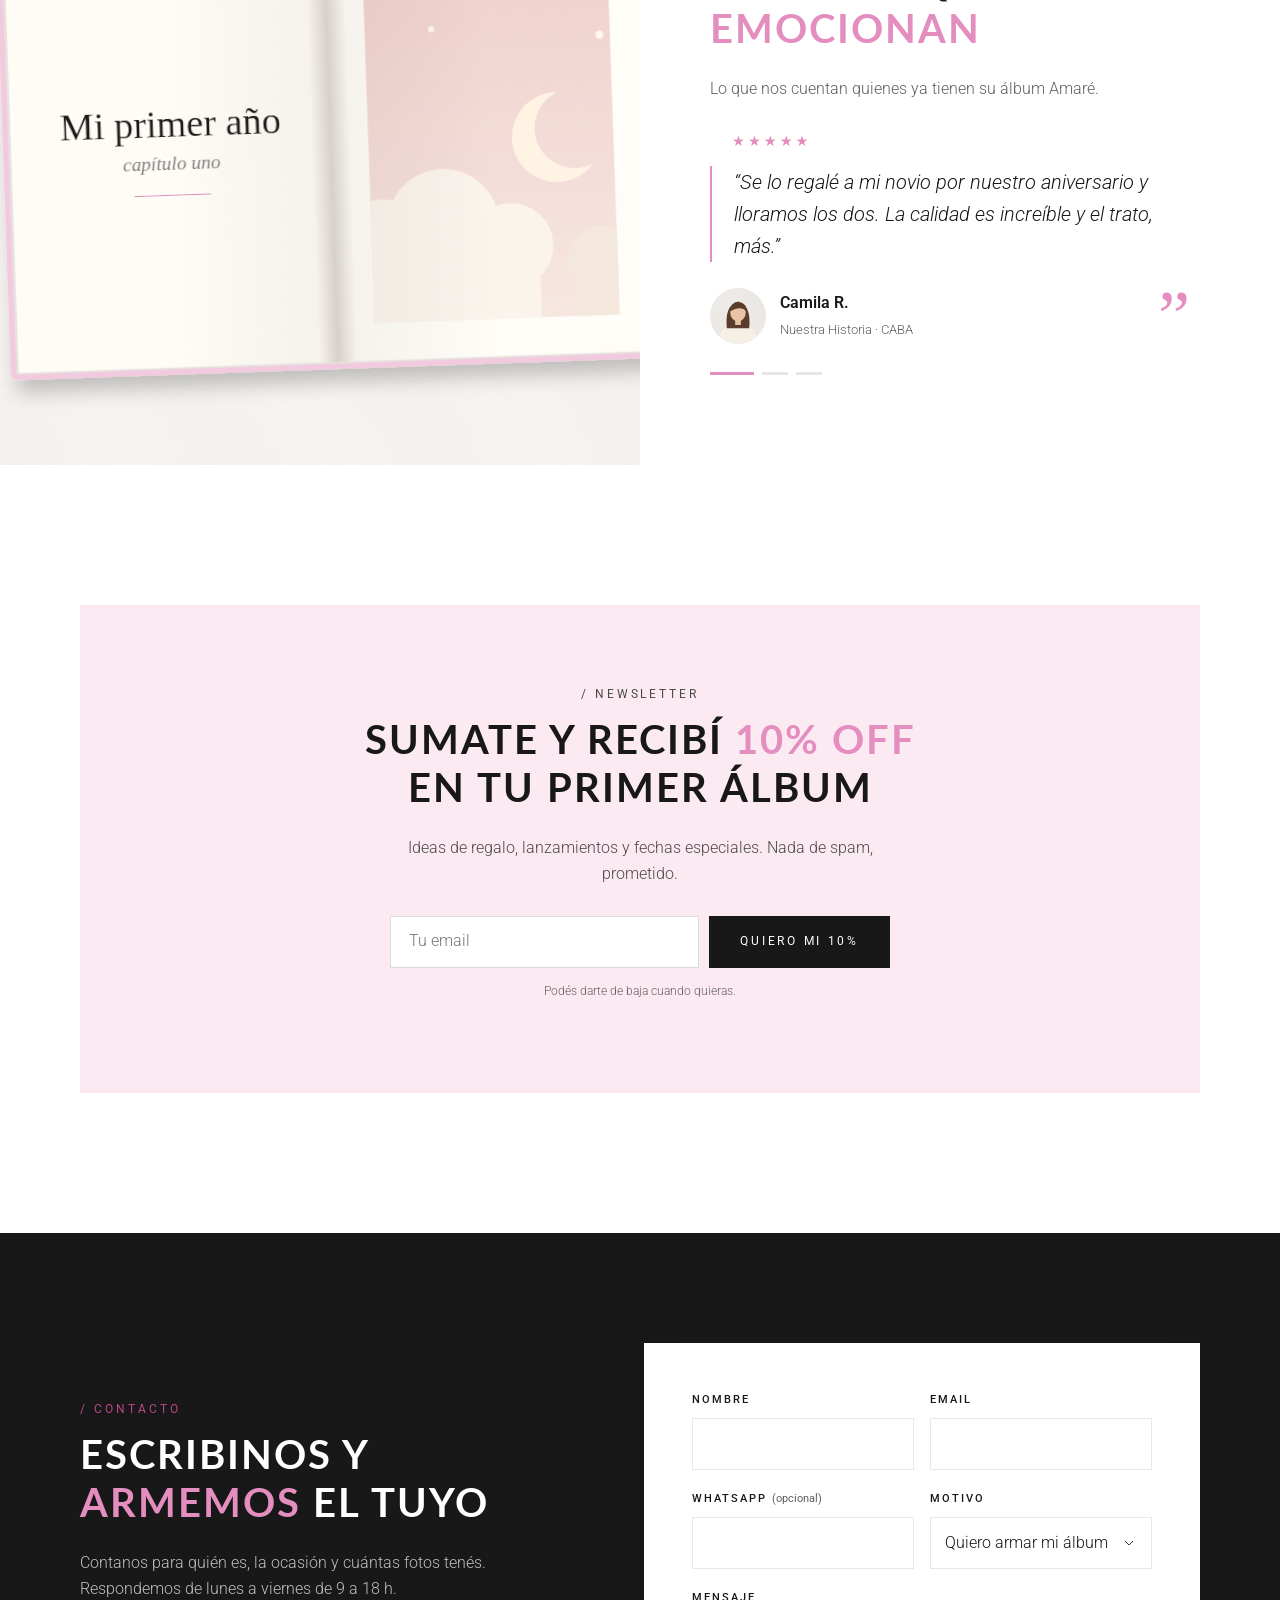
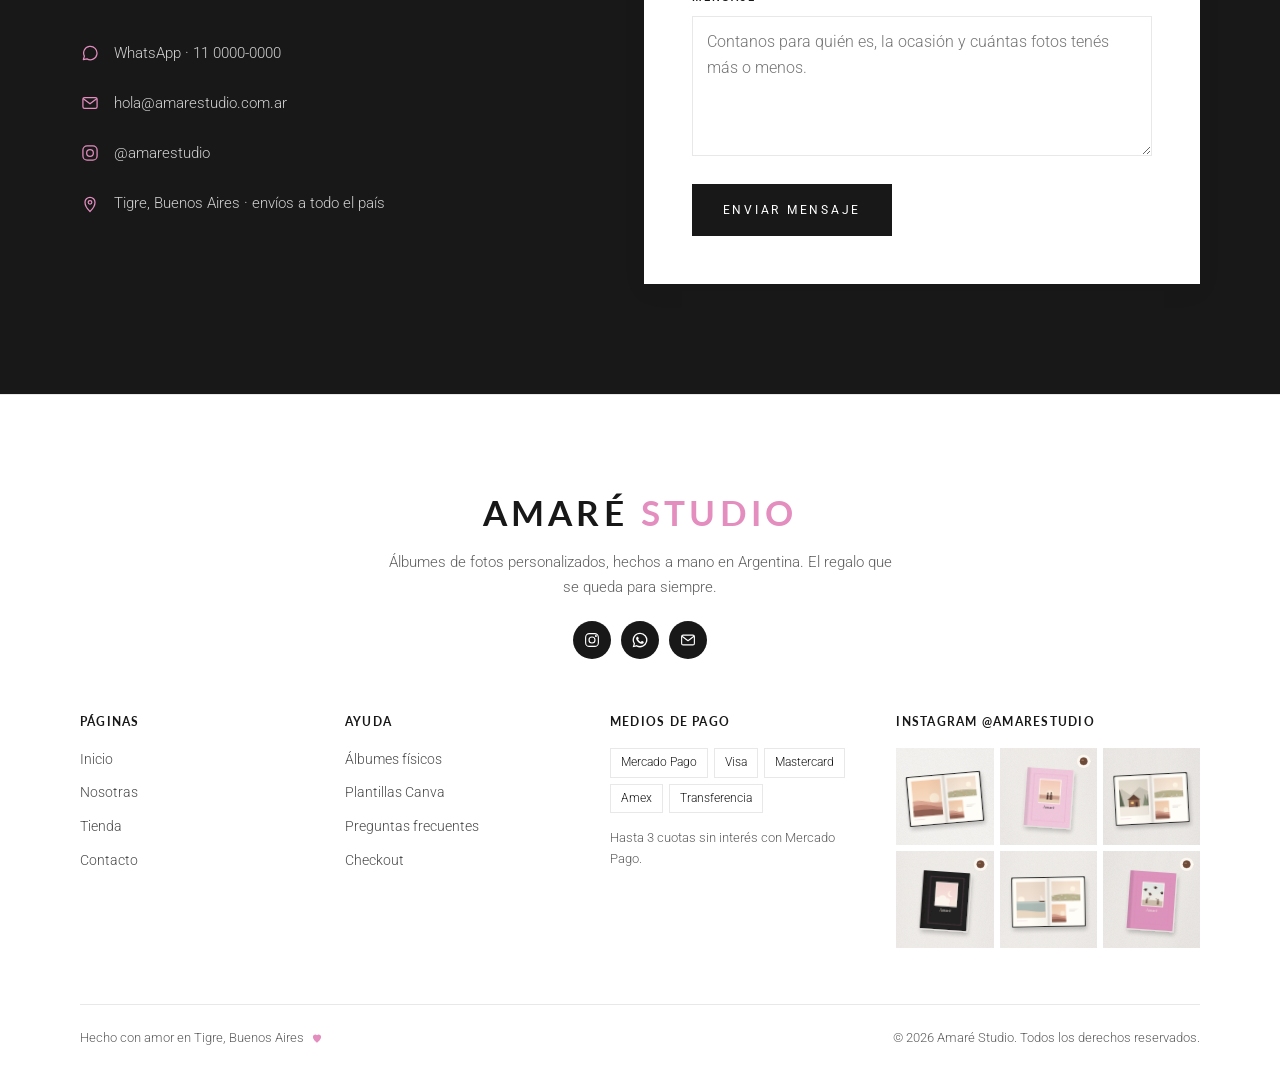
==== commit 26e84d56: "Hero con foto real de álbum abierto La foto del álbum sobre la cama reemplaza al carrusel de ilustra" ====
--- a/index.html
+++ b/index.html
@@ -22,10 +22,7 @@
     <!-- HERO ------------------------------------------------------------ -->
     <section class="hero" data-carousel data-interval="5500" aria-label="Amaré Studio">
       <div class="hero-slides">
-        <figure class="hero-slide is-active"><img src="assets/img/hero-1.svg" alt="Álbum de pareja abierto sobre una mesa con luz natural" width="1600" height="1100"></figure>
-        <figure class="hero-slide"><img src="assets/img/hero-2.svg" alt="Álbum de viaje abierto con una foto panorámica de montaña" width="1600" height="1100" loading="lazy"></figure>
-        <figure class="hero-slide"><img src="assets/img/hero-3.svg" alt="Álbum de bebé Mi primer año abierto" width="1600" height="1100" loading="lazy"></figure>
-        <figure class="hero-slide"><img src="assets/img/hero-4.svg" alt="Álbum La Cabaña con collage de fotos de viaje" width="1600" height="1100" loading="lazy"></figure>
+        <figure class="hero-slide is-active"><img src="assets/img/hero-album.jpg" alt="Álbum de fotos abierto sobre una cama, sostenido con una mano" width="736" height="981" fetchpriority="high"></figure>
       </div>
       <div class="container hero-content">
         <div>
--- a/css/styles.css
+++ b/css/styles.css
@@ -952,3 +952,5 @@
 .collections-head h2 { text-transform: uppercase; letter-spacing: var(--track-title); }
 .hero h1, .page-banner h1 { font-weight: 700; }
 .logo em { font-weight: 700; }
+/* Foto real del hero: encuadre centrado en el álbum */
+.hero-slide img[src$=".jpg"] { object-position: 50% 52%; }
